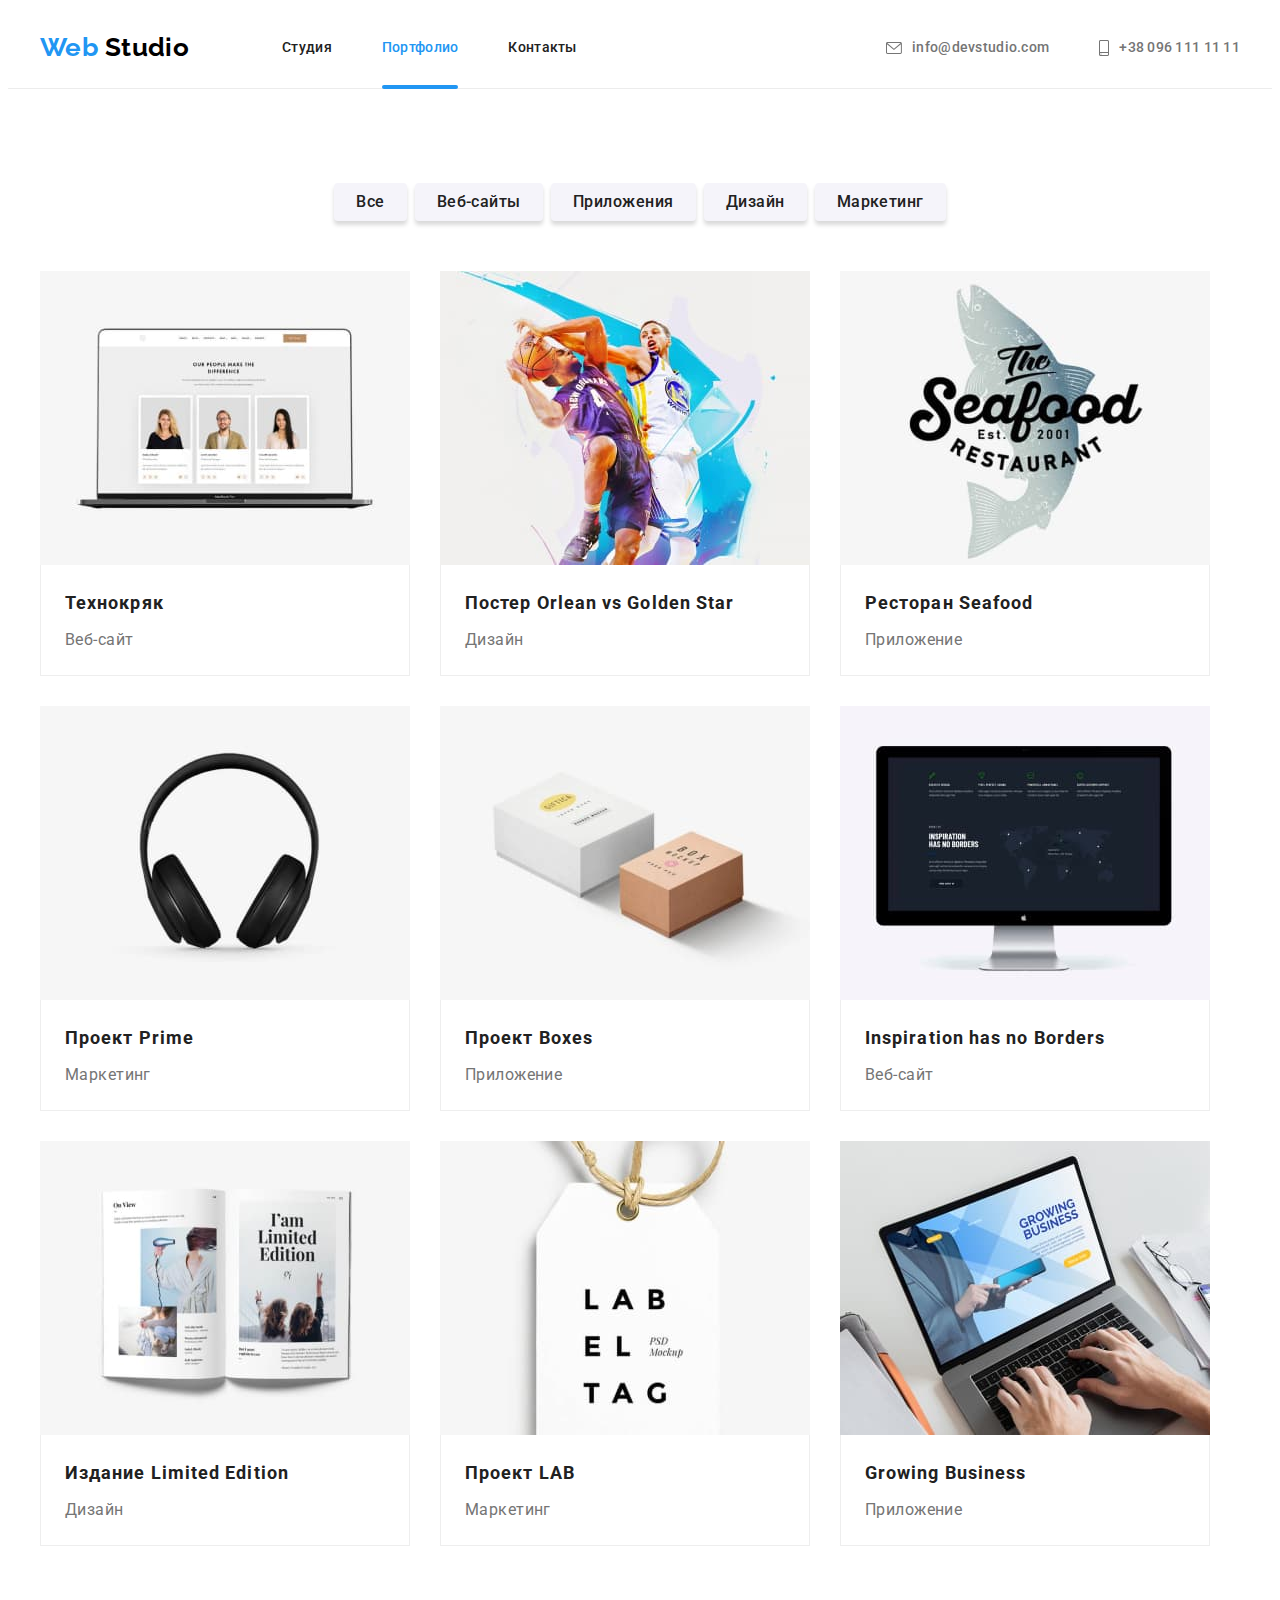
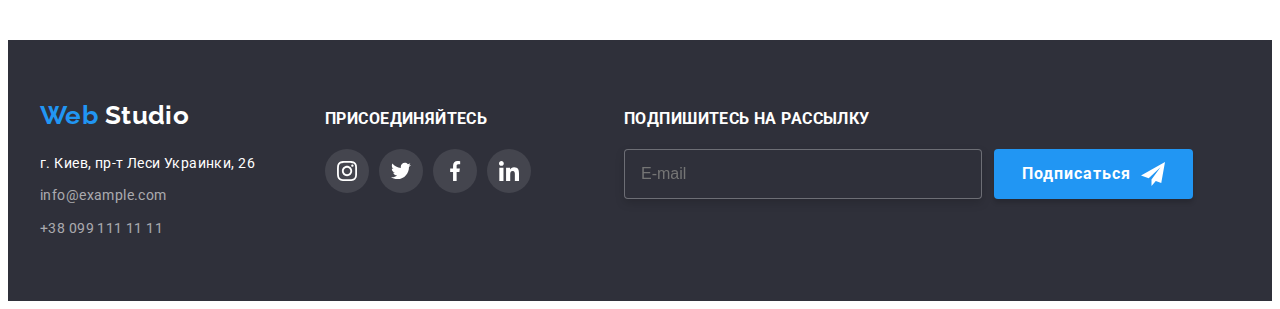
==== portfolio.html @ 6eee5c26 "Initial commit" ====
<!DOCTYPE html>
<html lang="ru">

<head>
	<meta charset="UTF-8" />
	<meta http-equiv="X-UA-Compatible" content="IE=edge" />
	<meta name="viewport" content="width=device-width, initial-scale=1.0" />
	<title>portfolio</title>
	<link rel="preconnect" href="https://fonts.googleapis.com" />
	<link rel="preconnect" href="https://fonts.gstatic.com" crossorigin />
	<link
		href="https://fonts.googleapis.com/css2?family=Raleway:wght@700&family=Roboto:wght@400;500;700;900&display=swap"
		rel="stylesheet" />
	<link rel="stylesheet" href="https://cdnjs.cloudflare.com/ajax/libs/modern-normalize/1.1.0/modern-normalize.min.css"
		integrity="sha512-wpPYUAdjBVSE4KJnH1VR1HeZfpl1ub8YT/NKx4PuQ5NmX2tKuGu6U/JRp5y+Y8XG2tV+wKQpNHVUX03MfMFn9Q=="
		crossorigin="anonymous" referrerpolicy="no-referrer" />
	<link rel="stylesheet" href="./css/main.min.css" />
</head>

<body>
	<!-- ======== page header ======== -->
	<header class="header">
		<div class="header__container container">
			<!-- ==== logo company ==== -->
			<a href="/" class="logo logo--header-accent" lang="en" aria-label="logo WebStudio">
				<span class="logo__label">Web</span>
				Studio
			</a>
			<!-- ==== menu navigation ==== -->
			<nav>
				<!-- ====links to other pages ==== -->
				<ul class="site-nav">
					<li class="site-nav__item">
						<a href="./index.html" class="site-nav__link">Студия</a>
					</li>
					<li class="site-nav__item">
						<a href="./portfolio.html" class="site-nav__link site-nav__link--active">Портфолио</a>
					</li>
					<li class="site-nav__item">
						<a href="" class="site-nav__link">Контакты</a>
					</li>
				</ul>
			</nav>
			<!-- ==== e-mail and tel ==== -->
			<ul class="contacts">
				<li class="contacts__item">
					<a href="mailto:info@devstudio.com" class="contacts__link">
						<svg class="contacts__icon" width="16" height="12">
							<use href="./images/icons.svg#icon-envelope"></use>
						</svg>
						info@devstudio.com
					</a>
				</li>
				<li class="contacts__item">
					<a href="tel:+380961111111" class="contacts__link">
						<svg class="contacts__icon" width="10" height="16">
							<use href="./images/icons.svg#icon-smartphone"></use>
						</svg>
						+38 096 111 11 11
					</a>
				</li>
			</ul>
		</div>
	</header>

	<!--  ======== page content  ========  -->
	<main>
		<section class="section">
			<div class="container">
				<!-- ==== filters ==== -->
				<h1 class="section__title section__title--hidden">Проекты</h1>
				<ul class="filters list">
					<li class="filters__item"><button type="button" class="filters__button button">Все</button></li>
					<li class="filters__item"><button type="button" class="filters__button button">Веб-сайты</button>
					</li>
					<li class="filters__item"><button type="button" class="filters__button button">Приложения</button>
					</li>
					<li class="filters__item"><button type="button" class="filters__button button">Дизайн</button></li>
					<li class="filters__item"><button type="button" class="filters__button button">Маркетинг</button>
					</li>
				</ul>
				<!-- ==== projects ==== -->
				<ul class="projects list">
					<li class="projects__item">
						<a href="" class="projects__link">
							<div class="projects__box">
								<img class="image" src="./images/project1_sq.jpg" alt="фото веб-сайта Технокряк"
									width="370" height="294" />
								<p class="projects__description">
									Ресурс предлагает комплексные предложения с разным уровнем функционала и сервисов.
									Все это позволит посетителю получить исчерпывающие
									сведения о компании или частном лице.
								</p>
							</div>
							<div class="projects__wrap">
								<h2 class="projects__title">Технокряк</h2>
								<p class="projects__subtitle">Веб-сайт</p>
							</div>
						</a>
					</li>
					<li class="projects__item">
						<a href="" class="projects__link">
							<div class="projects__box">
								<img class="image" src="./images/project2_sq.jpg"
									alt="фото постера New Orlean vs Golden Star" width="370" height="294" />
								<p class="projects__description">
									Ресурс предлагает комплексные предложения с разным уровнем функционала и сервисов.
									Все это позволит посетителю получить исчерпывающие
									сведения о компании или частном лице.
								</p>
							</div>
							<div class="projects__wrap">
								<h2 class="projects__title">
									Постер
									<span lang="en">Orlean vs Golden Star</span>
								</h2>
								<p class="projects__subtitle">Дизайн</p>
							</div>
						</a>
					</li>
					<li class="projects__item">
						<a href="" class="projects__link">
							<div class="projects__box">
								<img class="image" src="./images/project3_sq.jpg"
									alt="фото приложения ресторана Seafood" width="370" height="294" />
								<p class="projects__description">
									Ресурс предлагает комплексные предложения с разным уровнем функционала и сервисов.
									Все это позволит посетителю получить исчерпывающие
									сведения о компании или частном лице.
								</p>
							</div>
							<div class="projects__wrap">
								<h2 class="projects__title">
									Ресторан
									<span lang="en">Seafood</span>
								</h2>
								<p class="projects__subtitle">Приложение</p>
							</div>
						</a>
					</li>
					<li class="projects__item">
						<a href="" class="projects__link">
							<div class="projects__box">
								<img class="image" src="./images/project4_sq.jpg"
									alt="фото наушнков как представление проекта Prime" width="370" height="294" />
								<p class="projects__description">
									Ресурс предлагает комплексные предложения с разным уровнем функционала и сервисов.
									Все это позволит посетителю получить исчерпывающие
									сведения о компании или частном лице.
								</p>
							</div>
							<div class="projects__wrap">
								<h2 class="projects__title">
									Проект
									<span lang="en">Prime</span>
								</h2>
								<p class="projects__subtitle">Маркетинг</p>
							</div>
						</a>
					</li>
					<li class="projects__item">
						<a href="" class="projects__link">
							<div class="projects__box">
								<img class="image" src="./images/project5_sq.jpg"
									alt="фото двух коробок как представление проекта Boxes" width="370" height="294" />
								<p class="projects__description">
									Ресурс предлагает комплексные предложения с разным уровнем функционала и сервисов.
									Все это позволит посетителю получить исчерпывающие
									сведения о компании или частном лице.
								</p>
							</div>
							<div class="projects__wrap">
								<h2 class="projects__title">
									Проект
									<span lang="en">Boxes</span>
								</h2>
								<p class="projects__subtitle">Приложение</p>
							</div>
						</a>
					</li>
					<li class="projects__item">
						<a href="" class="projects__link">
							<div class="projects__box">
								<img class="image" src="./images/project6_sq.jpg"
									alt="фото веб-сайта Inspiration has no Borders" width="370" height="294" />
								<p class="projects__description">
									Ресурс предлагает комплексные предложения с разным уровнем функционала и сервисов.
									Все это позволит посетителю получить исчерпывающие
									сведения о компании или частном лице.
								</p>
							</div>
							<div class="projects__wrap">
								<h2 class="projects__title" lang="en">Inspiration has no Borders</h2>
								<p class="projects__subtitle">Веб-сайт</p>
							</div>
						</a>
					</li>
					<li class="projects__item">
						<a href="" class="projects__link">
							<div class="projects__box">
								<img class="image" src="./images/project7_sq.jpg" alt="фото издания Limited Edition"
									width="370" height="294" />
								<p class="projects__description">
									Ресурс предлагает комплексные предложения с разным уровнем функционала и сервисов.
									Все это позволит посетителю получить исчерпывающие
									сведения о компании или частном лице.
								</p>
							</div>
							<div class="projects__wrap">
								<h2 class="projects__title">
									Издание
									<span lang="en">Limited Edition</span>
								</h2>
								<p class="projects__subtitle">Дизайн</p>
							</div>
						</a>
					</li>
					<li class="projects__item">
						<a href="" class="projects__link">
							<div class="projects__box">
								<img class="image" src="./images/project8_sq.jpg" alt="фото бирки с логотипом LAB"
									width="370" height="294" />
								<p class="projects__description">
									Ресурс предлагает комплексные предложения с разным уровнем функционала и сервисов.
									Все это позволит посетителю получить исчерпывающие
									сведения о компании или частном лице.
								</p>
							</div>
							<div class="projects__wrap">
								<h2 class="projects__title">
									Проект
									<span lang="en">LAB</span>
								</h2>
								<p class="projects__subtitle">Маркетинг</p>
							</div>
						</a>
					</li>
					<li class="projects__item">
						<a href="" class="projects__link">
							<div class="projects__box">
								<img class="image" src="./images/project9_sq.jpg"
									alt="фото монитора с приложением Growing Business" width="370" height="294" />
								<p class="projects__description">
									Ресурс предлагает комплексные предложения с разным уровнем функционала и сервисов.
									Все это позволит посетителю получить исчерпывающие
									сведения о компании или частном лице.
								</p>
							</div>
							<div class="projects__wrap">
								<h2 class="projects__title" lang="en">Growing Business</h2>
								<p class="projects__subtitle">Приложение</p>
							</div>
						</a>
					</li>
				</ul>
			</div>
		</section>
	</main>

	<!-- ======== page footer ======== -->
	<footer class="footer">
		<div class="footer__container container">
			<div class="footer__contacts">
				<!-- ==== logo company ==== -->
				<a href="/" class="logo logo--footer-accent" lang="en" aria-label="logo WebStudio">
					<span class="logo__label">Web</span>
					Studio
				</a>
				<!-- ==== address ==== -->
				<address class="address">
					<ul class="address__list list">
						<li class="address__item">
							<a href="https://goo.gl/maps/FhsFouY1L5zsYzUFA" target="_blank" rel="noopener noreferrer"
								lang="en" aria-label="Google maps" class="address__link">
								г. Киев, пр-т Леси Украинки, 26
							</a>
						</li>
						<li class="address__item">
							<a href="mailto:info@example.com" class="address__link">info@example.com</a>
						</li>
						<li class="address__item">
							<a href="tel:+380991111111" class="address__link">+38 099 111 11 11</a>
						</li>
					</ul>
				</address>
			</div>
			<!-- ==== social links ==== -->
			<div class="footer__join join">
				<h3 class="join__title">присоединяйтесь</h3>
				<ul class="social-links list">
					<li class="social-links__item social-links__item--bgc">
						<a class="social-links__link" href="https://www.instagram.com/" target="_blank"
							rel="noopener noreferrer" lang="en" aria-label="Instagram">
							<svg class="social-links__icon social-links__icon--white" width="20" height="20">
								<use href="./images/icons.svg#icon-instagram"></use>
							</svg>
						</a>
					</li>
					<li class="social-links__item social-links__item--bgc">
						<a class="social-links__link" href="https://twitter.com/" target="_blank"
							rel="noopener noreferrer" lang="en" aria-label="Twitter">
							<svg class="social-links__icon social-links__icon--white" width="20" height="20">
								<use href="./images/icons.svg#icon-twitter"></use>
							</svg>
						</a>
					</li>
					<li class="social-links__item social-links__item--bgc">
						<a class="social-links__link" href="https://www.facebook.com/" target="_blank"
							rel="noopener noreferrer" lang="en" aria-label="Facebook">
							<svg class="social-links__icon social-links__icon--white" width="20" height="20">
								<use href="./images/icons.svg#icon-facebook"></use>
							</svg>
						</a>
					</li>
					<li class="social-links__item social-links__item--bgc">
						<a class="social-links__link" href="https://www.linkedin.com/" target="_blank"
							rel="noopener noreferrer" lang="en" aria-label="Linkedin">
							<svg class="social-links__icon social-links__icon--white" width="20" height="20">
								<use href="./images/icons.svg#icon-linkedin"></use>
							</svg>
						</a>
					</li>
				</ul>
			</div>
			<!-- ==== form subscribe ==== -->
			<div class="footer__subscribe subscribe">
				<h3 class="subscribe__title">Подпишитесь на рассылку</h3>
				<form class="subscribe__form">
					<label aria-label="Почта">
						<input type="email" name="email" placeholder="E-mail" class="subscribe__input" /></label>
					<button type="submit" class="subscribe__button button">Подписаться</button>
				</form>
			</div>
		</div>
	</footer>
</body>

</html>
---- css/main.min.css ----
.section__title--hidden,.form__input-checkbox{position:absolute;white-space:nowrap;margin:-1px;width:1px;height:1px;overflow:hidden;border:0;padding:0;clip:rect(0 0 0 0);-webkit-clip-path:inset(50%);clip-path:inset(50%)}.social-links,.site-nav,.contacts,.features__list,.work__list,.team__list,.clients__list,.filters,.projects,.address__list{list-style:none;display:-webkit-box;display:-ms-flexbox;display:flex;padding:0;margin:0}.social-links__link,.site-nav__link,.contacts__link,.clients__link{text-decoration:none;color:inherit}.social-links__link:hover,.site-nav__link:hover,.contacts__link:hover,.clients__link:hover,.social-links__link:focus,.site-nav__link:focus,.contacts__link:focus,.clients__link:focus{color:#2196f3}body{font-family:"Roboto",sans-serif;font-weight:400;font-size:14px;letter-spacing:0.03em;color:#212121;background-color:#fff}h1,h2,h3,h4,h5,h6,p{margin-top:0;margin-bottom:0;padding-top:0;padding-bottom:0}.logo{font-family:"Raleway",sans-serif;font-weight:700;font-size:26px;line-height:1.2;text-decoration:none;color:inherit}.logo--header-accent{padding-top:24px;padding-bottom:25px;margin-right:93px;color:#000}.logo--footer-accent{display:block;margin-bottom:20px;color:#fff}.logo__label{color:#2196f3}.button{font-family:inherit;font-weight:700;font-size:16px;line-height:1.88;letter-spacing:0.06em;color:#fff;background-color:#2196f3;-webkit-box-shadow:0px 4px 4px rgba(0,0,0,0.15);box-shadow:0px 4px 4px rgba(0,0,0,0.15);border-radius:4px;border-width:0;border-color:#2196f3;cursor:pointer;-webkit-transition:color 250ms cubic-bezier(0.4, 0, 0.2, 1),background-color 250ms cubic-bezier(0.4, 0, 0.2, 1),border-color 250ms cubic-bezier(0.4, 0, 0.2, 1);transition:color 250ms cubic-bezier(0.4, 0, 0.2, 1),background-color 250ms cubic-bezier(0.4, 0, 0.2, 1),border-color 250ms cubic-bezier(0.4, 0, 0.2, 1)}.button:hover,.button:focus{background-color:#188ce8;border-color:#188ce8}.image{display:block;max-width:100%;height:auto}.container{width:1200px;margin-top:0;margin-bottom:0;margin-left:auto;margin-right:auto;padding-top:0;padding-bottom:0;padding-left:15px;padding-right:15px}.section{padding-top:94px;padding-bottom:94px}.section__title{margin-bottom:50px;font-weight:700;font-size:36px;line-height:1.17;text-align:center}.social-links{-webkit-box-pack:center;-ms-flex-pack:center;justify-content:center}.social-links__item:not(:last-child){margin-right:10px}.social-links__item--bgc{border-radius:50%;background:rgba(255,255,255,0.1)}.social-links__link{display:-webkit-box;display:-ms-flexbox;display:flex;-webkit-box-align:center;-ms-flex-align:center;align-items:center;-webkit-box-pack:center;-ms-flex-pack:center;justify-content:center;width:44px;height:44px;color:#afb1b8;border-radius:50%;-webkit-transition:color 250ms cubic-bezier(0.4, 0, 0.2, 1),background-color 250ms cubic-bezier(0.4, 0, 0.2, 1);transition:color 250ms cubic-bezier(0.4, 0, 0.2, 1),background-color 250ms cubic-bezier(0.4, 0, 0.2, 1)}.social-links__link:hover,.social-links__link:focus{color:#fff;background-color:#2196f3}.social-links__icon{fill:currentColor}.social-links__icon--white{fill:#fff}.header{border-bottom:1px solid #ececec}.header__container{display:-webkit-box;display:-ms-flexbox;display:flex;-webkit-box-align:center;-ms-flex-align:center;align-items:center}.site-nav__item:not(:last-child){margin-right:50px}.site-nav__link{display:-webkit-box;display:-ms-flexbox;display:flex;-webkit-box-align:center;-ms-flex-align:center;align-items:center;padding-top:32px;padding-bottom:32px;font-weight:500;line-height:1.14;letter-spacing:0.02em;-webkit-transition:color 250ms cubic-bezier(0.4, 0, 0.2, 1);transition:color 250ms cubic-bezier(0.4, 0, 0.2, 1)}.site-nav__link--active{position:relative;color:#2196f3}.site-nav__link--active::after{position:absolute;content:"";bottom:-1px;left:0;width:100%;height:4px;border-radius:2px;background:#2196f3}.contacts{margin-left:auto}.contacts__link{display:-webkit-box;display:-ms-flexbox;display:flex;-webkit-box-align:center;-ms-flex-align:center;align-items:center;padding-top:32px;padding-bottom:32px;font-weight:500;line-height:1.14;letter-spacing:0.02em;-webkit-transition:color 250ms cubic-bezier(0.4, 0, 0.2, 1);transition:color 250ms cubic-bezier(0.4, 0, 0.2, 1)}.contacts__item{color:#757575}.contacts__item:not(:last-child){margin-right:50px}.contacts__icon{margin-right:10px;fill:currentColor}.hero{margin-left:auto;margin-right:auto;padding-top:200px;padding-bottom:200px;max-width:1600px;height:600px;background-color:#2f303a;background-image:-webkit-gradient(linear, left top, right top, from(rgba(47,48,58,0.4)), to(rgba(47,48,58,0.4))),url(../images/hero.jpg);background-image:linear-gradient(to right, rgba(47,48,58,0.4), rgba(47,48,58,0.4)),url(../images/hero.jpg);background-size:cover;text-align:center}.hero__title{margin-bottom:30px;font-weight:900;font-size:44px;line-height:1.36;letter-spacing:0.06em;text-transform:uppercase;color:#fff}.hero__button{display:inline-block;-webkit-box-align:center;-ms-flex-align:center;align-items:center;padding:10px 32px}.features{padding-bottom:0}.features__item{width:270px}.features__item:not(:last-child){margin-right:30px}.features__icon{display:-webkit-box;display:-ms-flexbox;display:flex;-webkit-box-pack:center;-ms-flex-pack:center;justify-content:center;-webkit-box-align:center;-ms-flex-align:center;align-items:center;margin-bottom:30px;width:270px;height:120px;background:#f5f4fa;border-radius:4px}.features__title{margin-bottom:10px;font-weight:700;font-size:14px;line-height:1.14;text-transform:uppercase}.features__description{line-height:1.71;color:#757575}.work__item{position:relative}.work__item:not(:last-child){margin-right:30px}.work__label{position:absolute;bottom:0;left:0;display:-webkit-box;display:-ms-flexbox;display:flex;-webkit-box-pack:center;-ms-flex-pack:center;justify-content:center;-webkit-box-align:center;-ms-flex-align:center;align-items:center;width:370px;height:70px;background:rgba(47,48,58,0.8)}.work__description{font-weight:700;line-height:1.14;text-align:center;letter-spacing:0.03em;text-transform:uppercase;color:#fff}.team{background-color:#f5f4fa}.team__item{width:270px;background-color:#fff;-webkit-box-shadow:0px 1px 3px rgba(0,0,0,0.12),0px 1px 1px rgba(0,0,0,0.14),0px 2px 1px rgba(0,0,0,0.2);box-shadow:0px 1px 3px rgba(0,0,0,0.12),0px 1px 1px rgba(0,0,0,0.14),0px 2px 1px rgba(0,0,0,0.2);border-radius:0px 0px 4px 4px}.team__item:not(:last-child){margin-right:30px}.team__wrap{padding-top:30px;padding-bottom:30px;text-align:center}.team__title{margin-bottom:10px;font-weight:500;font-size:16px;line-height:1.19}.team__description{margin-bottom:16px;font-weight:400;font-size:16px;line-height:1.19;color:#757575}.clients__item:not(:last-child){margin-right:30px}.clients__link{display:-webkit-box;display:-ms-flexbox;display:flex;-webkit-box-pack:center;-ms-flex-pack:center;justify-content:center;-webkit-box-align:center;-ms-flex-align:center;align-items:center;width:170px;height:92px;color:#afb1b8;border:1px solid #afb1b8;border-radius:4px;-webkit-transition:color 250ms cubic-bezier(0.4, 0, 0.2, 1),border 250ms cubic-bezier(0.4, 0, 0.2, 1);transition:color 250ms cubic-bezier(0.4, 0, 0.2, 1),border 250ms cubic-bezier(0.4, 0, 0.2, 1)}.clients__link:hover,.clients__link:focus{border:1px solid #2196f3;color:#2196f3}.clients__icon{fill:currentColor}.filters{-webkit-box-pack:center;-ms-flex-pack:center;justify-content:center}.filters__item:not(:last-child){margin-right:8px}.filters__button{padding:6px 22px;width:auto;height:auto;font-family:inherit;font-weight:500;font-size:16px;line-height:1.62;letter-spacing:0.03em;color:#212121;background-color:#f5f4fa;border-color:transparent;border-radius:4px;-webkit-transition:color 250ms cubic-bezier(0.4, 0, 0.2, 1),background-color 250ms cubic-bezier(0.4, 0, 0.2, 1),-webkit-box-shadow 250ms cubic-bezier(0.4, 0, 0.2, 1);transition:color 250ms cubic-bezier(0.4, 0, 0.2, 1),background-color 250ms cubic-bezier(0.4, 0, 0.2, 1),-webkit-box-shadow 250ms cubic-bezier(0.4, 0, 0.2, 1);transition:color 250ms cubic-bezier(0.4, 0, 0.2, 1),background-color 250ms cubic-bezier(0.4, 0, 0.2, 1),box-shadow 250ms cubic-bezier(0.4, 0, 0.2, 1);transition:color 250ms cubic-bezier(0.4, 0, 0.2, 1),background-color 250ms cubic-bezier(0.4, 0, 0.2, 1),box-shadow 250ms cubic-bezier(0.4, 0, 0.2, 1),-webkit-box-shadow 250ms cubic-bezier(0.4, 0, 0.2, 1);cursor:pointer}.filters__button:active,.filters__button:hover,.filters__button:focus{color:#fff;background-color:#2196f3;-webkit-box-shadow:0px 3px 1px rgba(0,0,0,0.1),0px 1px 2px rgba(0,0,0,0.08),0px 2px 2px rgba(0,0,0,0.12);box-shadow:0px 3px 1px rgba(0,0,0,0.1),0px 1px 2px rgba(0,0,0,0.08),0px 2px 2px rgba(0,0,0,0.12)}.projects{-ms-flex-wrap:wrap;flex-wrap:wrap;margin-top:50px}.projects__item{margin-right:30px;margin-bottom:30px;width:370px}.projects__item:nth-child(3n){margin-right:0}.projects__item:nth-last-child(-n+3){margin-bottom:0}.projects__link{display:inline-block;text-decoration:none;color:inherit;-webkit-transition:-webkit-box-shadow 250ms cubic-bezier(0.4, 0, 0.2, 1);transition:-webkit-box-shadow 250ms cubic-bezier(0.4, 0, 0.2, 1);transition:box-shadow 250ms cubic-bezier(0.4, 0, 0.2, 1);transition:box-shadow 250ms cubic-bezier(0.4, 0, 0.2, 1), -webkit-box-shadow 250ms cubic-bezier(0.4, 0, 0.2, 1)}.projects__link:hover,.projects__link:focus{color:inherit;-webkit-box-shadow:0px 1px 1px rgba(0,0,0,0.12),0px 4px 4px rgba(0,0,0,0.06),1px 4px 6px rgba(0,0,0,0.16);box-shadow:0px 1px 1px rgba(0,0,0,0.12),0px 4px 4px rgba(0,0,0,0.06),1px 4px 6px rgba(0,0,0,0.16)}.projects__wrap{padding-top:20px;padding-bottom:20px;padding-left:24px;padding-right:24px;border-right:1px solid #eeeeee;border-bottom:1px solid #eeeeee;border-left:1px solid #eeeeee}.projects__title{margin-bottom:4px;font-weight:700;font-size:18px;line-height:2;letter-spacing:0.06em;text-align:left}.projects__subtitle{font-weight:400;font-size:16px;line-height:1.88;text-align:left;color:#757575}.projects__box{position:relative;overflow:hidden}.projects__description{position:absolute;padding-top:63px;padding-bottom:63px;padding-left:24px;padding-right:24px;width:100%;height:100%;background-color:rgba(33,150,243,0.9);color:#fff;font-size:18px;line-height:1.56;text-align:left;-webkit-transition:-webkit-transform 250ms cubic-bezier(0.4, 0, 0.2, 1);transition:-webkit-transform 250ms cubic-bezier(0.4, 0, 0.2, 1);transition:transform 250ms cubic-bezier(0.4, 0, 0.2, 1);transition:transform 250ms cubic-bezier(0.4, 0, 0.2, 1), -webkit-transform 250ms cubic-bezier(0.4, 0, 0.2, 1)}.projects__link:hover .projects__description,.projects__link:focus .projects__description{-webkit-transform:translateY(-100%);transform:translateY(-100%)}.footer{padding-top:60px;padding-bottom:60px;background-color:#2f303a}.footer__container{display:-webkit-box;display:-ms-flexbox;display:flex;-webkit-box-align:baseline;-ms-flex-align:baseline;align-items:baseline}.footer__contacts{margin-right:70px}.address{font-style:inherit;line-height:1.71;color:rgba(255,255,255,0.6)}.address__list{display:block}.address__item:first-child{padding-top:0;color:#fff}.address__item:not(:last-child){margin-bottom:9px}.address__link{text-decoration:none;color:inherit}.footer__join{margin-right:93px}.join__title{margin-bottom:20px;font-weight:700;line-height:1.14;text-transform:uppercase;color:#fff}.footer__subscribe{margin-right:auto}.subscribe__form{display:-webkit-box;display:-ms-flexbox;display:flex}.subscribe__title{margin-bottom:20px;font-weight:700;line-height:1.14;text-transform:uppercase;color:#fff}.subscribe__input{margin-right:12px;padding-top:15px;padding-bottom:15px;padding-left:16px;width:358px;height:50px;display:-webkit-box;display:-ms-flexbox;display:flex;-webkit-box-align:center;-ms-flex-align:center;align-items:center;font-size:16px;line-height:1.25;color:rgba(255,255,255,0.6);background-color:#2f303a;-webkit-box-sizing:border-box;box-sizing:border-box;border:1px solid rgba(255,255,255,0.3);-webkit-filter:drop-shadow(0px 4px 4px rgba(0,0,0,0.15));filter:drop-shadow(0px 4px 4px rgba(0,0,0,0.15));border-radius:4px;-webkit-transition:border-color transition-duration cubic-bezier(0.4, 0, 0.2, 1);transition:border-color transition-duration cubic-bezier(0.4, 0, 0.2, 1)}.subscribe__input:hover,.subscribe__input:focus,.subscribe__input:active{outline:0;border-color:#fff}.subscribe__button{display:-webkit-box;display:-ms-flexbox;display:flex;-webkit-box-align:center;-ms-flex-align:center;align-items:center;-webkit-box-pack:center;-ms-flex-pack:center;justify-content:center;text-align:center;padding:10px 28px}.subscribe__button::after{content:"";display:inline-block;width:24px;height:24px;margin-left:10px;background-image:url(../images/icons/send.svg);background-size:contain}.backdrop{position:fixed;top:0;left:0;width:100%;height:100%;background:rgba(0,0,0,0.2);-webkit-transition:opacity 250ms cubic-bezier(0.4, 0, 0.2, 1),visibility 250ms cubic-bezier(0.4, 0, 0.2, 1),-webkit-transform 250ms cubic-bezier(0.4, 0, 0.2, 1);transition:opacity 250ms cubic-bezier(0.4, 0, 0.2, 1),visibility 250ms cubic-bezier(0.4, 0, 0.2, 1),-webkit-transform 250ms cubic-bezier(0.4, 0, 0.2, 1);transition:opacity 250ms cubic-bezier(0.4, 0, 0.2, 1),visibility 250ms cubic-bezier(0.4, 0, 0.2, 1),transform 250ms cubic-bezier(0.4, 0, 0.2, 1);transition:opacity 250ms cubic-bezier(0.4, 0, 0.2, 1),visibility 250ms cubic-bezier(0.4, 0, 0.2, 1),transform 250ms cubic-bezier(0.4, 0, 0.2, 1),-webkit-transform 250ms cubic-bezier(0.4, 0, 0.2, 1)}.backdrop.is-hidden{opacity:0;pointer-events:none;visibility:hidden}.form{display:block;text-align:center}.form__field{display:block;margin-bottom:10px;text-align:left}.form__label{display:inline-block;margin-bottom:4px;font-size:12px;line-height:1.17;letter-spacing:0.01em;color:#757575}.form__wrapper{position:relative;display:block}.form__input{display:-webkit-box;display:-ms-flexbox;display:flex;padding-top:12px;padding-bottom:12px;padding-left:42px;padding-right:16px;width:448px;height:40px;color:#212121;border:1px solid rgba(33,33,33,0.2);border-radius:4px;-webkit-transition:border-color 250ms cubic-bezier(0.4, 0, 0.2, 1);transition:border-color 250ms cubic-bezier(0.4, 0, 0.2, 1)}.form__field:focus-within .form__input{outline:0;border-color:#2196f3}.form__icon{position:absolute;top:50%;left:12px;-webkit-transform:translateY(-50%);transform:translateY(-50%);fill:currentColor;-webkit-transition:fill 250ms cubic-bezier(0.4, 0, 0.2, 1);transition:fill 250ms cubic-bezier(0.4, 0, 0.2, 1)}.form__field:focus-within .form__icon{fill:#2196f3}.form__field-comment{margin-bottom:20px}.form__comment{display:-webkit-box;display:-ms-flexbox;display:flex;padding:12px 16px;width:448px;height:120px;resize:none;line-height:1.14;letter-spacing:0.01em;color:#212121;border:1px solid rgba(33,33,33,0.2);border-radius:4px;-webkit-transition:border-color 250ms cubic-bezier(0.4, 0, 0.2, 1);transition:border-color 250ms cubic-bezier(0.4, 0, 0.2, 1)}.form__comment:hover,.form__comment:focus,.form__comment:active{outline:0;border-color:#2196f3}.form__comment::-webkit-input-placeholder{color:rgba(117,117,117,0.5)}.form__comment:-ms-input-placeholder{color:rgba(117,117,117,0.5)}.form__comment::-ms-input-placeholder{color:rgba(117,117,117,0.5)}.form__comment::placeholder{color:rgba(117,117,117,0.5)}.form__field-checkbox{display:-webkit-box;display:-ms-flexbox;display:flex;-webkit-box-pack:center;-ms-flex-pack:center;justify-content:center;-webkit-box-align:center;-ms-flex-align:center;align-items:center;margin-bottom:30px}.form__wrapper-checkbox{position:relative;display:block;margin-right:7px;width:16px;height:15px;cursor:pointer}.form__icon--checked{position:absolute;top:50%;left:0;-webkit-transform:translateY(-50%);transform:translateY(-50%);opacity:0;-webkit-transition:opacity 250ms cubic-bezier(0.4, 0, 0.2, 1);transition:opacity 250ms cubic-bezier(0.4, 0, 0.2, 1)}.form__input-checkbox:checked+.form__icon--checked{opacity:1}.form__icon--unchecked{position:absolute;top:50%;left:0;-webkit-transform:translateY(-50%);transform:translateY(-50%);width:16px;height:15px;border:2px solid #212121;border-radius:2px;-webkit-transition:border-color 250ms cubic-bezier(0.4, 0, 0.2, 1);transition:border-color 250ms cubic-bezier(0.4, 0, 0.2, 1)}.form__input-checkbox:checked ~ .form__icon--unchecked,.form__input-checkbox:focus ~ .form__icon--unchecked,.form__input-checkbox:hover ~ .form__icon--unchecked{border-color:#2196f3}.form__label-checkbox{margin-bottom:0;font-size:14px;line-height:1.71;color:#757575;cursor:pointer;-webkit-user-select:none;-moz-user-select:none;-ms-user-select:none;user-select:none}.form__agreement{color:#2196f3}.form__send-button{padding:10px 55px}.modal{position:absolute;top:50%;left:50%;-webkit-transform:translate(-50%, -50%) scale(1);transform:translate(-50%, -50%) scale(1);padding:40px;width:528px;height:581px;background:#fff;-webkit-box-shadow:0px 1px 3px rgba(0,0,0,0.12),0px 1px 1px rgba(0,0,0,0.14),0px 2px 1px rgba(0,0,0,0.2);box-shadow:0px 1px 3px rgba(0,0,0,0.12),0px 1px 1px rgba(0,0,0,0.14),0px 2px 1px rgba(0,0,0,0.2);border-radius:4px;opacity:1;-webkit-transition:visibility 250ms cubic-bezier(0.4, 0, 0.2, 1),opacity 250ms cubic-bezier(0.4, 0, 0.2, 1),-webkit-transform 250ms cubic-bezier(0.4, 0, 0.2, 1);transition:visibility 250ms cubic-bezier(0.4, 0, 0.2, 1),opacity 250ms cubic-bezier(0.4, 0, 0.2, 1),-webkit-transform 250ms cubic-bezier(0.4, 0, 0.2, 1);transition:transform 250ms cubic-bezier(0.4, 0, 0.2, 1),visibility 250ms cubic-bezier(0.4, 0, 0.2, 1),opacity 250ms cubic-bezier(0.4, 0, 0.2, 1);transition:transform 250ms cubic-bezier(0.4, 0, 0.2, 1),visibility 250ms cubic-bezier(0.4, 0, 0.2, 1),opacity 250ms cubic-bezier(0.4, 0, 0.2, 1),-webkit-transform 250ms cubic-bezier(0.4, 0, 0.2, 1)}.backdrop.is-hidden>.modal{-webkit-transform:translate(-50%, -50%) scale(1.5);transform:translate(-50%, -50%) scale(1.5)}.modal__title{margin-bottom:12px;font-weight:700;font-size:20px;line-height:1.15;text-align:center}.modal__close-button{position:absolute;top:8px;right:8px;display:-webkit-box;display:-ms-flexbox;display:flex;-webkit-box-pack:center;-ms-flex-pack:center;justify-content:center;-webkit-box-align:center;-ms-flex-align:center;align-items:center;width:30px;height:30px;color:#000;background:#fff;border:1px solid rgba(0,0,0,0.1);border-radius:50%;cursor:pointer;-webkit-transition:color 250ms cubic-bezier(0.4, 0, 0.2, 1);transition:color 250ms cubic-bezier(0.4, 0, 0.2, 1)}.modal__close-button:hover,.modal__close-button:focus{color:#2196f3}.modal__icon{fill:currentColor}
/*# sourceMappingURL=main.min.css.map */
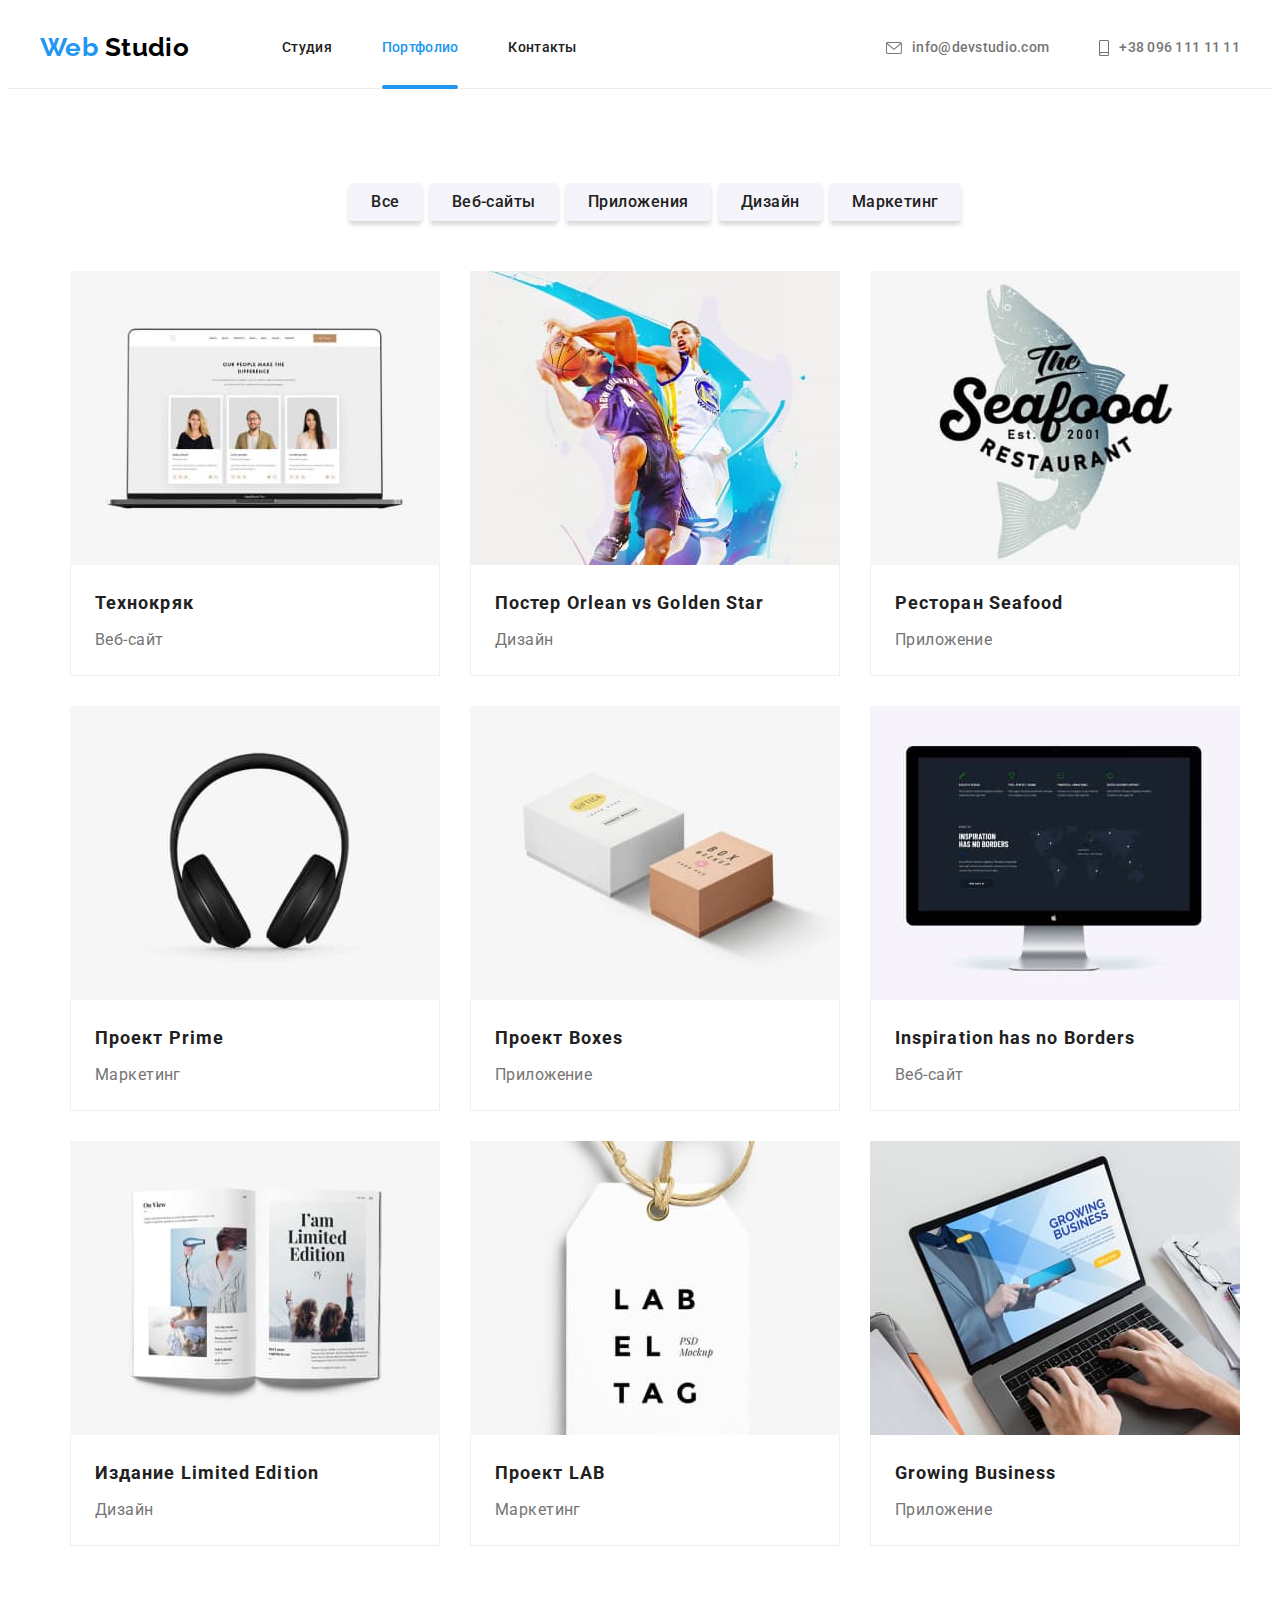
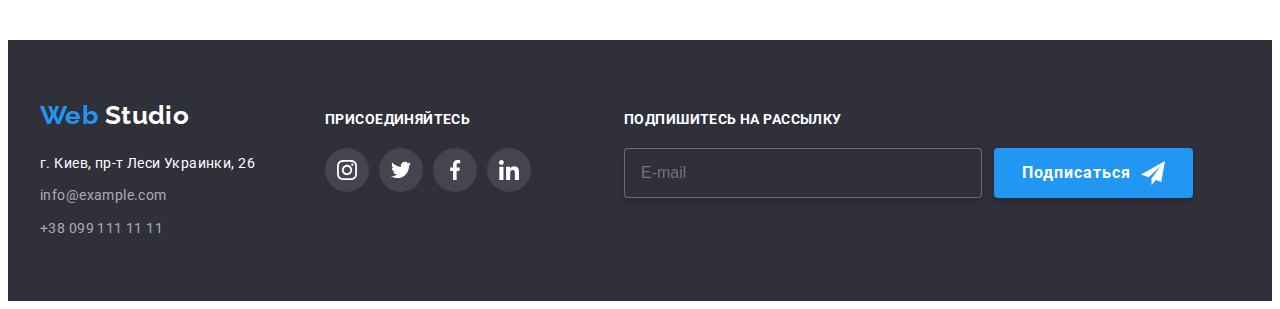
==== commit 5623fb98: "рефакторинг под адаптивную верстку" ====
--- a/portfolio.html
+++ b/portfolio.html
@@ -27,9 +27,9 @@
 				Studio
 			</a>
 			<!-- ==== menu navigation ==== -->
-			<nav>
+			<nav class="site-nav">
 				<!-- ====links to other pages ==== -->
-				<ul class="site-nav">
+				<ul class="site-nav__list">
 					<li class="site-nav__item">
 						<a href="./index.html" class="site-nav__link">Студия</a>
 					</li>
@@ -84,8 +84,8 @@
 					<li class="projects__item">
 						<a href="" class="projects__link">
 							<div class="projects__box">
-								<img class="image" src="./images/project1_sq.jpg" alt="фото веб-сайта Технокряк"
-									width="370" height="294" />
+								<img class="projects__image image" src="./images/projects/project_1.jpg"
+									alt="фото веб-сайта Технокряк" />
 								<p class="projects__description">
 									Ресурс предлагает комплексные предложения с разным уровнем функционала и сервисов.
 									Все это позволит посетителю получить исчерпывающие
@@ -101,8 +101,8 @@
 					<li class="projects__item">
 						<a href="" class="projects__link">
 							<div class="projects__box">
-								<img class="image" src="./images/project2_sq.jpg"
-									alt="фото постера New Orlean vs Golden Star" width="370" height="294" />
+								<img class="projects__image image" src="./images/projects/project_2.jpg"
+									alt="фото постера New Orlean vs Golden Star" />
 								<p class="projects__description">
 									Ресурс предлагает комплексные предложения с разным уровнем функционала и сервисов.
 									Все это позволит посетителю получить исчерпывающие
@@ -121,8 +121,8 @@
 					<li class="projects__item">
 						<a href="" class="projects__link">
 							<div class="projects__box">
-								<img class="image" src="./images/project3_sq.jpg"
-									alt="фото приложения ресторана Seafood" width="370" height="294" />
+								<img class="projects__image image" src="./images/projects/project_3.jpg"
+									alt="фото приложения ресторана Seafood" />
 								<p class="projects__description">
 									Ресурс предлагает комплексные предложения с разным уровнем функционала и сервисов.
 									Все это позволит посетителю получить исчерпывающие
@@ -141,8 +141,8 @@
 					<li class="projects__item">
 						<a href="" class="projects__link">
 							<div class="projects__box">
-								<img class="image" src="./images/project4_sq.jpg"
-									alt="фото наушнков как представление проекта Prime" width="370" height="294" />
+								<img class="projects__image image" src="./images/projects/project_4.jpg"
+									alt="фото наушнков как представление проекта Prime" />
 								<p class="projects__description">
 									Ресурс предлагает комплексные предложения с разным уровнем функционала и сервисов.
 									Все это позволит посетителю получить исчерпывающие
@@ -161,8 +161,8 @@
 					<li class="projects__item">
 						<a href="" class="projects__link">
 							<div class="projects__box">
-								<img class="image" src="./images/project5_sq.jpg"
-									alt="фото двух коробок как представление проекта Boxes" width="370" height="294" />
+								<img class="projects__image image" src="./images/projects/project_5.jpg"
+									alt="фото двух коробок как представление проекта Boxes" />
 								<p class="projects__description">
 									Ресурс предлагает комплексные предложения с разным уровнем функционала и сервисов.
 									Все это позволит посетителю получить исчерпывающие
@@ -181,8 +181,8 @@
 					<li class="projects__item">
 						<a href="" class="projects__link">
 							<div class="projects__box">
-								<img class="image" src="./images/project6_sq.jpg"
-									alt="фото веб-сайта Inspiration has no Borders" width="370" height="294" />
+								<img class="projects__image image" src="./images/projects/project_6.jpg"
+									alt="фото веб-сайта Inspiration has no Borders" />
 								<p class="projects__description">
 									Ресурс предлагает комплексные предложения с разным уровнем функционала и сервисов.
 									Все это позволит посетителю получить исчерпывающие
@@ -198,8 +198,8 @@
 					<li class="projects__item">
 						<a href="" class="projects__link">
 							<div class="projects__box">
-								<img class="image" src="./images/project7_sq.jpg" alt="фото издания Limited Edition"
-									width="370" height="294" />
+								<img class="projects__image image" src="./images/projects/project_7.jpg"
+									alt="фото издания Limited Edition" />
 								<p class="projects__description">
 									Ресурс предлагает комплексные предложения с разным уровнем функционала и сервисов.
 									Все это позволит посетителю получить исчерпывающие
@@ -218,8 +218,8 @@
 					<li class="projects__item">
 						<a href="" class="projects__link">
 							<div class="projects__box">
-								<img class="image" src="./images/project8_sq.jpg" alt="фото бирки с логотипом LAB"
-									width="370" height="294" />
+								<img class="projects__image image" src="./images/projects/project_8.jpg"
+									alt="фото бирки с логотипом LAB" />
 								<p class="projects__description">
 									Ресурс предлагает комплексные предложения с разным уровнем функционала и сервисов.
 									Все это позволит посетителю получить исчерпывающие
@@ -238,8 +238,8 @@
 					<li class="projects__item">
 						<a href="" class="projects__link">
 							<div class="projects__box">
-								<img class="image" src="./images/project9_sq.jpg"
-									alt="фото монитора с приложением Growing Business" width="370" height="294" />
+								<img class="projects__image image" src="./images/projects/project_9.jpg"
+									alt="фото монитора с приложением Growing Business" />
 								<p class="projects__description">
 									Ресурс предлагает комплексные предложения с разным уровнем функционала и сервисов.
 									Все это позволит посетителю получить исчерпывающие
@@ -286,7 +286,7 @@
 			</div>
 			<!-- ==== social links ==== -->
 			<div class="footer__join join">
-				<h3 class="join__title">присоединяйтесь</h3>
+				<p class="join__title">присоединяйтесь</p>
 				<ul class="social-links list">
 					<li class="social-links__item social-links__item--bgc">
 						<a class="social-links__link" href="https://www.instagram.com/" target="_blank"
@@ -324,7 +324,7 @@
 			</div>
 			<!-- ==== form subscribe ==== -->
 			<div class="footer__subscribe subscribe">
-				<h3 class="subscribe__title">Подпишитесь на рассылку</h3>
+				<p class="subscribe__title">Подпишитесь на рассылку</p>
 				<form class="subscribe__form">
 					<label aria-label="Почта">
 						<input type="email" name="email" placeholder="E-mail" class="subscribe__input" /></label>
@@ -333,6 +333,8 @@
 			</div>
 		</div>
 	</footer>
+	<script src="./js/mobile-menu.js"></script>
+	<script src="./js/projects-menu.js"></script>
 </body>
 
 </html>--- a/css/main.min.css
+++ b/css/main.min.css
@@ -1,2 +1,2 @@
-.section__title--hidden,.form__input-checkbox{position:absolute;white-space:nowrap;margin:-1px;width:1px;height:1px;overflow:hidden;border:0;padding:0;clip:rect(0 0 0 0);-webkit-clip-path:inset(50%);clip-path:inset(50%)}.social-links,.site-nav,.contacts,.features__list,.work__list,.team__list,.clients__list,.filters,.projects,.address__list{list-style:none;display:-webkit-box;display:-ms-flexbox;display:flex;padding:0;margin:0}.social-links__link,.site-nav__link,.contacts__link,.clients__link{text-decoration:none;color:inherit}.social-links__link:hover,.site-nav__link:hover,.contacts__link:hover,.clients__link:hover,.social-links__link:focus,.site-nav__link:focus,.contacts__link:focus,.clients__link:focus{color:#2196f3}body{font-family:"Roboto",sans-serif;font-weight:400;font-size:14px;letter-spacing:0.03em;color:#212121;background-color:#fff}h1,h2,h3,h4,h5,h6,p{margin-top:0;margin-bottom:0;padding-top:0;padding-bottom:0}.logo{font-family:"Raleway",sans-serif;font-weight:700;font-size:26px;line-height:1.2;text-decoration:none;color:inherit}.logo--header-accent{padding-top:24px;padding-bottom:25px;margin-right:93px;color:#000}.logo--footer-accent{display:block;margin-bottom:20px;color:#fff}.logo__label{color:#2196f3}.button{font-family:inherit;font-weight:700;font-size:16px;line-height:1.88;letter-spacing:0.06em;color:#fff;background-color:#2196f3;-webkit-box-shadow:0px 4px 4px rgba(0,0,0,0.15);box-shadow:0px 4px 4px rgba(0,0,0,0.15);border-radius:4px;border-width:0;border-color:#2196f3;cursor:pointer;-webkit-transition:color 250ms cubic-bezier(0.4, 0, 0.2, 1),background-color 250ms cubic-bezier(0.4, 0, 0.2, 1),border-color 250ms cubic-bezier(0.4, 0, 0.2, 1);transition:color 250ms cubic-bezier(0.4, 0, 0.2, 1),background-color 250ms cubic-bezier(0.4, 0, 0.2, 1),border-color 250ms cubic-bezier(0.4, 0, 0.2, 1)}.button:hover,.button:focus{background-color:#188ce8;border-color:#188ce8}.image{display:block;max-width:100%;height:auto}.container{width:1200px;margin-top:0;margin-bottom:0;margin-left:auto;margin-right:auto;padding-top:0;padding-bottom:0;padding-left:15px;padding-right:15px}.section{padding-top:94px;padding-bottom:94px}.section__title{margin-bottom:50px;font-weight:700;font-size:36px;line-height:1.17;text-align:center}.social-links{-webkit-box-pack:center;-ms-flex-pack:center;justify-content:center}.social-links__item:not(:last-child){margin-right:10px}.social-links__item--bgc{border-radius:50%;background:rgba(255,255,255,0.1)}.social-links__link{display:-webkit-box;display:-ms-flexbox;display:flex;-webkit-box-align:center;-ms-flex-align:center;align-items:center;-webkit-box-pack:center;-ms-flex-pack:center;justify-content:center;width:44px;height:44px;color:#afb1b8;border-radius:50%;-webkit-transition:color 250ms cubic-bezier(0.4, 0, 0.2, 1),background-color 250ms cubic-bezier(0.4, 0, 0.2, 1);transition:color 250ms cubic-bezier(0.4, 0, 0.2, 1),background-color 250ms cubic-bezier(0.4, 0, 0.2, 1)}.social-links__link:hover,.social-links__link:focus{color:#fff;background-color:#2196f3}.social-links__icon{fill:currentColor}.social-links__icon--white{fill:#fff}.header{border-bottom:1px solid #ececec}.header__container{display:-webkit-box;display:-ms-flexbox;display:flex;-webkit-box-align:center;-ms-flex-align:center;align-items:center}.site-nav__item:not(:last-child){margin-right:50px}.site-nav__link{display:-webkit-box;display:-ms-flexbox;display:flex;-webkit-box-align:center;-ms-flex-align:center;align-items:center;padding-top:32px;padding-bottom:32px;font-weight:500;line-height:1.14;letter-spacing:0.02em;-webkit-transition:color 250ms cubic-bezier(0.4, 0, 0.2, 1);transition:color 250ms cubic-bezier(0.4, 0, 0.2, 1)}.site-nav__link--active{position:relative;color:#2196f3}.site-nav__link--active::after{position:absolute;content:"";bottom:-1px;left:0;width:100%;height:4px;border-radius:2px;background:#2196f3}.contacts{margin-left:auto}.contacts__link{display:-webkit-box;display:-ms-flexbox;display:flex;-webkit-box-align:center;-ms-flex-align:center;align-items:center;padding-top:32px;padding-bottom:32px;font-weight:500;line-height:1.14;letter-spacing:0.02em;-webkit-transition:color 250ms cubic-bezier(0.4, 0, 0.2, 1);transition:color 250ms cubic-bezier(0.4, 0, 0.2, 1)}.contacts__item{color:#757575}.contacts__item:not(:last-child){margin-right:50px}.contacts__icon{margin-right:10px;fill:currentColor}.hero{margin-left:auto;margin-right:auto;padding-top:200px;padding-bottom:200px;max-width:1600px;height:600px;background-color:#2f303a;background-image:-webkit-gradient(linear, left top, right top, from(rgba(47,48,58,0.4)), to(rgba(47,48,58,0.4))),url(../images/hero.jpg);background-image:linear-gradient(to right, rgba(47,48,58,0.4), rgba(47,48,58,0.4)),url(../images/hero.jpg);background-size:cover;text-align:center}.hero__title{margin-bottom:30px;font-weight:900;font-size:44px;line-height:1.36;letter-spacing:0.06em;text-transform:uppercase;color:#fff}.hero__button{display:inline-block;-webkit-box-align:center;-ms-flex-align:center;align-items:center;padding:10px 32px}.features{padding-bottom:0}.features__item{width:270px}.features__item:not(:last-child){margin-right:30px}.features__icon{display:-webkit-box;display:-ms-flexbox;display:flex;-webkit-box-pack:center;-ms-flex-pack:center;justify-content:center;-webkit-box-align:center;-ms-flex-align:center;align-items:center;margin-bottom:30px;width:270px;height:120px;background:#f5f4fa;border-radius:4px}.features__title{margin-bottom:10px;font-weight:700;font-size:14px;line-height:1.14;text-transform:uppercase}.features__description{line-height:1.71;color:#757575}.work__item{position:relative}.work__item:not(:last-child){margin-right:30px}.work__label{position:absolute;bottom:0;left:0;display:-webkit-box;display:-ms-flexbox;display:flex;-webkit-box-pack:center;-ms-flex-pack:center;justify-content:center;-webkit-box-align:center;-ms-flex-align:center;align-items:center;width:370px;height:70px;background:rgba(47,48,58,0.8)}.work__description{font-weight:700;line-height:1.14;text-align:center;letter-spacing:0.03em;text-transform:uppercase;color:#fff}.team{background-color:#f5f4fa}.team__item{width:270px;background-color:#fff;-webkit-box-shadow:0px 1px 3px rgba(0,0,0,0.12),0px 1px 1px rgba(0,0,0,0.14),0px 2px 1px rgba(0,0,0,0.2);box-shadow:0px 1px 3px rgba(0,0,0,0.12),0px 1px 1px rgba(0,0,0,0.14),0px 2px 1px rgba(0,0,0,0.2);border-radius:0px 0px 4px 4px}.team__item:not(:last-child){margin-right:30px}.team__wrap{padding-top:30px;padding-bottom:30px;text-align:center}.team__title{margin-bottom:10px;font-weight:500;font-size:16px;line-height:1.19}.team__description{margin-bottom:16px;font-weight:400;font-size:16px;line-height:1.19;color:#757575}.clients__item:not(:last-child){margin-right:30px}.clients__link{display:-webkit-box;display:-ms-flexbox;display:flex;-webkit-box-pack:center;-ms-flex-pack:center;justify-content:center;-webkit-box-align:center;-ms-flex-align:center;align-items:center;width:170px;height:92px;color:#afb1b8;border:1px solid #afb1b8;border-radius:4px;-webkit-transition:color 250ms cubic-bezier(0.4, 0, 0.2, 1),border 250ms cubic-bezier(0.4, 0, 0.2, 1);transition:color 250ms cubic-bezier(0.4, 0, 0.2, 1),border 250ms cubic-bezier(0.4, 0, 0.2, 1)}.clients__link:hover,.clients__link:focus{border:1px solid #2196f3;color:#2196f3}.clients__icon{fill:currentColor}.filters{-webkit-box-pack:center;-ms-flex-pack:center;justify-content:center}.filters__item:not(:last-child){margin-right:8px}.filters__button{padding:6px 22px;width:auto;height:auto;font-family:inherit;font-weight:500;font-size:16px;line-height:1.62;letter-spacing:0.03em;color:#212121;background-color:#f5f4fa;border-color:transparent;border-radius:4px;-webkit-transition:color 250ms cubic-bezier(0.4, 0, 0.2, 1),background-color 250ms cubic-bezier(0.4, 0, 0.2, 1),-webkit-box-shadow 250ms cubic-bezier(0.4, 0, 0.2, 1);transition:color 250ms cubic-bezier(0.4, 0, 0.2, 1),background-color 250ms cubic-bezier(0.4, 0, 0.2, 1),-webkit-box-shadow 250ms cubic-bezier(0.4, 0, 0.2, 1);transition:color 250ms cubic-bezier(0.4, 0, 0.2, 1),background-color 250ms cubic-bezier(0.4, 0, 0.2, 1),box-shadow 250ms cubic-bezier(0.4, 0, 0.2, 1);transition:color 250ms cubic-bezier(0.4, 0, 0.2, 1),background-color 250ms cubic-bezier(0.4, 0, 0.2, 1),box-shadow 250ms cubic-bezier(0.4, 0, 0.2, 1),-webkit-box-shadow 250ms cubic-bezier(0.4, 0, 0.2, 1);cursor:pointer}.filters__button:active,.filters__button:hover,.filters__button:focus{color:#fff;background-color:#2196f3;-webkit-box-shadow:0px 3px 1px rgba(0,0,0,0.1),0px 1px 2px rgba(0,0,0,0.08),0px 2px 2px rgba(0,0,0,0.12);box-shadow:0px 3px 1px rgba(0,0,0,0.1),0px 1px 2px rgba(0,0,0,0.08),0px 2px 2px rgba(0,0,0,0.12)}.projects{-ms-flex-wrap:wrap;flex-wrap:wrap;margin-top:50px}.projects__item{margin-right:30px;margin-bottom:30px;width:370px}.projects__item:nth-child(3n){margin-right:0}.projects__item:nth-last-child(-n+3){margin-bottom:0}.projects__link{display:inline-block;text-decoration:none;color:inherit;-webkit-transition:-webkit-box-shadow 250ms cubic-bezier(0.4, 0, 0.2, 1);transition:-webkit-box-shadow 250ms cubic-bezier(0.4, 0, 0.2, 1);transition:box-shadow 250ms cubic-bezier(0.4, 0, 0.2, 1);transition:box-shadow 250ms cubic-bezier(0.4, 0, 0.2, 1), -webkit-box-shadow 250ms cubic-bezier(0.4, 0, 0.2, 1)}.projects__link:hover,.projects__link:focus{color:inherit;-webkit-box-shadow:0px 1px 1px rgba(0,0,0,0.12),0px 4px 4px rgba(0,0,0,0.06),1px 4px 6px rgba(0,0,0,0.16);box-shadow:0px 1px 1px rgba(0,0,0,0.12),0px 4px 4px rgba(0,0,0,0.06),1px 4px 6px rgba(0,0,0,0.16)}.projects__wrap{padding-top:20px;padding-bottom:20px;padding-left:24px;padding-right:24px;border-right:1px solid #eeeeee;border-bottom:1px solid #eeeeee;border-left:1px solid #eeeeee}.projects__title{margin-bottom:4px;font-weight:700;font-size:18px;line-height:2;letter-spacing:0.06em;text-align:left}.projects__subtitle{font-weight:400;font-size:16px;line-height:1.88;text-align:left;color:#757575}.projects__box{position:relative;overflow:hidden}.projects__description{position:absolute;padding-top:63px;padding-bottom:63px;padding-left:24px;padding-right:24px;width:100%;height:100%;background-color:rgba(33,150,243,0.9);color:#fff;font-size:18px;line-height:1.56;text-align:left;-webkit-transition:-webkit-transform 250ms cubic-bezier(0.4, 0, 0.2, 1);transition:-webkit-transform 250ms cubic-bezier(0.4, 0, 0.2, 1);transition:transform 250ms cubic-bezier(0.4, 0, 0.2, 1);transition:transform 250ms cubic-bezier(0.4, 0, 0.2, 1), -webkit-transform 250ms cubic-bezier(0.4, 0, 0.2, 1)}.projects__link:hover .projects__description,.projects__link:focus .projects__description{-webkit-transform:translateY(-100%);transform:translateY(-100%)}.footer{padding-top:60px;padding-bottom:60px;background-color:#2f303a}.footer__container{display:-webkit-box;display:-ms-flexbox;display:flex;-webkit-box-align:baseline;-ms-flex-align:baseline;align-items:baseline}.footer__contacts{margin-right:70px}.address{font-style:inherit;line-height:1.71;color:rgba(255,255,255,0.6)}.address__list{display:block}.address__item:first-child{padding-top:0;color:#fff}.address__item:not(:last-child){margin-bottom:9px}.address__link{text-decoration:none;color:inherit}.footer__join{margin-right:93px}.join__title{margin-bottom:20px;font-weight:700;line-height:1.14;text-transform:uppercase;color:#fff}.footer__subscribe{margin-right:auto}.subscribe__form{display:-webkit-box;display:-ms-flexbox;display:flex}.subscribe__title{margin-bottom:20px;font-weight:700;line-height:1.14;text-transform:uppercase;color:#fff}.subscribe__input{margin-right:12px;padding-top:15px;padding-bottom:15px;padding-left:16px;width:358px;height:50px;display:-webkit-box;display:-ms-flexbox;display:flex;-webkit-box-align:center;-ms-flex-align:center;align-items:center;font-size:16px;line-height:1.25;color:rgba(255,255,255,0.6);background-color:#2f303a;-webkit-box-sizing:border-box;box-sizing:border-box;border:1px solid rgba(255,255,255,0.3);-webkit-filter:drop-shadow(0px 4px 4px rgba(0,0,0,0.15));filter:drop-shadow(0px 4px 4px rgba(0,0,0,0.15));border-radius:4px;-webkit-transition:border-color transition-duration cubic-bezier(0.4, 0, 0.2, 1);transition:border-color transition-duration cubic-bezier(0.4, 0, 0.2, 1)}.subscribe__input:hover,.subscribe__input:focus,.subscribe__input:active{outline:0;border-color:#fff}.subscribe__button{display:-webkit-box;display:-ms-flexbox;display:flex;-webkit-box-align:center;-ms-flex-align:center;align-items:center;-webkit-box-pack:center;-ms-flex-pack:center;justify-content:center;text-align:center;padding:10px 28px}.subscribe__button::after{content:"";display:inline-block;width:24px;height:24px;margin-left:10px;background-image:url(../images/icons/send.svg);background-size:contain}.backdrop{position:fixed;top:0;left:0;width:100%;height:100%;background:rgba(0,0,0,0.2);-webkit-transition:opacity 250ms cubic-bezier(0.4, 0, 0.2, 1),visibility 250ms cubic-bezier(0.4, 0, 0.2, 1),-webkit-transform 250ms cubic-bezier(0.4, 0, 0.2, 1);transition:opacity 250ms cubic-bezier(0.4, 0, 0.2, 1),visibility 250ms cubic-bezier(0.4, 0, 0.2, 1),-webkit-transform 250ms cubic-bezier(0.4, 0, 0.2, 1);transition:opacity 250ms cubic-bezier(0.4, 0, 0.2, 1),visibility 250ms cubic-bezier(0.4, 0, 0.2, 1),transform 250ms cubic-bezier(0.4, 0, 0.2, 1);transition:opacity 250ms cubic-bezier(0.4, 0, 0.2, 1),visibility 250ms cubic-bezier(0.4, 0, 0.2, 1),transform 250ms cubic-bezier(0.4, 0, 0.2, 1),-webkit-transform 250ms cubic-bezier(0.4, 0, 0.2, 1)}.backdrop.is-hidden{opacity:0;pointer-events:none;visibility:hidden}.form{display:block;text-align:center}.form__field{display:block;margin-bottom:10px;text-align:left}.form__label{display:inline-block;margin-bottom:4px;font-size:12px;line-height:1.17;letter-spacing:0.01em;color:#757575}.form__wrapper{position:relative;display:block}.form__input{display:-webkit-box;display:-ms-flexbox;display:flex;padding-top:12px;padding-bottom:12px;padding-left:42px;padding-right:16px;width:448px;height:40px;color:#212121;border:1px solid rgba(33,33,33,0.2);border-radius:4px;-webkit-transition:border-color 250ms cubic-bezier(0.4, 0, 0.2, 1);transition:border-color 250ms cubic-bezier(0.4, 0, 0.2, 1)}.form__field:focus-within .form__input{outline:0;border-color:#2196f3}.form__icon{position:absolute;top:50%;left:12px;-webkit-transform:translateY(-50%);transform:translateY(-50%);fill:currentColor;-webkit-transition:fill 250ms cubic-bezier(0.4, 0, 0.2, 1);transition:fill 250ms cubic-bezier(0.4, 0, 0.2, 1)}.form__field:focus-within .form__icon{fill:#2196f3}.form__field-comment{margin-bottom:20px}.form__comment{display:-webkit-box;display:-ms-flexbox;display:flex;padding:12px 16px;width:448px;height:120px;resize:none;line-height:1.14;letter-spacing:0.01em;color:#212121;border:1px solid rgba(33,33,33,0.2);border-radius:4px;-webkit-transition:border-color 250ms cubic-bezier(0.4, 0, 0.2, 1);transition:border-color 250ms cubic-bezier(0.4, 0, 0.2, 1)}.form__comment:hover,.form__comment:focus,.form__comment:active{outline:0;border-color:#2196f3}.form__comment::-webkit-input-placeholder{color:rgba(117,117,117,0.5)}.form__comment:-ms-input-placeholder{color:rgba(117,117,117,0.5)}.form__comment::-ms-input-placeholder{color:rgba(117,117,117,0.5)}.form__comment::placeholder{color:rgba(117,117,117,0.5)}.form__field-checkbox{display:-webkit-box;display:-ms-flexbox;display:flex;-webkit-box-pack:center;-ms-flex-pack:center;justify-content:center;-webkit-box-align:center;-ms-flex-align:center;align-items:center;margin-bottom:30px}.form__wrapper-checkbox{position:relative;display:block;margin-right:7px;width:16px;height:15px;cursor:pointer}.form__icon--checked{position:absolute;top:50%;left:0;-webkit-transform:translateY(-50%);transform:translateY(-50%);opacity:0;-webkit-transition:opacity 250ms cubic-bezier(0.4, 0, 0.2, 1);transition:opacity 250ms cubic-bezier(0.4, 0, 0.2, 1)}.form__input-checkbox:checked+.form__icon--checked{opacity:1}.form__icon--unchecked{position:absolute;top:50%;left:0;-webkit-transform:translateY(-50%);transform:translateY(-50%);width:16px;height:15px;border:2px solid #212121;border-radius:2px;-webkit-transition:border-color 250ms cubic-bezier(0.4, 0, 0.2, 1);transition:border-color 250ms cubic-bezier(0.4, 0, 0.2, 1)}.form__input-checkbox:checked ~ .form__icon--unchecked,.form__input-checkbox:focus ~ .form__icon--unchecked,.form__input-checkbox:hover ~ .form__icon--unchecked{border-color:#2196f3}.form__label-checkbox{margin-bottom:0;font-size:14px;line-height:1.71;color:#757575;cursor:pointer;-webkit-user-select:none;-moz-user-select:none;-ms-user-select:none;user-select:none}.form__agreement{color:#2196f3}.form__send-button{padding:10px 55px}.modal{position:absolute;top:50%;left:50%;-webkit-transform:translate(-50%, -50%) scale(1);transform:translate(-50%, -50%) scale(1);padding:40px;width:528px;height:581px;background:#fff;-webkit-box-shadow:0px 1px 3px rgba(0,0,0,0.12),0px 1px 1px rgba(0,0,0,0.14),0px 2px 1px rgba(0,0,0,0.2);box-shadow:0px 1px 3px rgba(0,0,0,0.12),0px 1px 1px rgba(0,0,0,0.14),0px 2px 1px rgba(0,0,0,0.2);border-radius:4px;opacity:1;-webkit-transition:visibility 250ms cubic-bezier(0.4, 0, 0.2, 1),opacity 250ms cubic-bezier(0.4, 0, 0.2, 1),-webkit-transform 250ms cubic-bezier(0.4, 0, 0.2, 1);transition:visibility 250ms cubic-bezier(0.4, 0, 0.2, 1),opacity 250ms cubic-bezier(0.4, 0, 0.2, 1),-webkit-transform 250ms cubic-bezier(0.4, 0, 0.2, 1);transition:transform 250ms cubic-bezier(0.4, 0, 0.2, 1),visibility 250ms cubic-bezier(0.4, 0, 0.2, 1),opacity 250ms cubic-bezier(0.4, 0, 0.2, 1);transition:transform 250ms cubic-bezier(0.4, 0, 0.2, 1),visibility 250ms cubic-bezier(0.4, 0, 0.2, 1),opacity 250ms cubic-bezier(0.4, 0, 0.2, 1),-webkit-transform 250ms cubic-bezier(0.4, 0, 0.2, 1)}.backdrop.is-hidden>.modal{-webkit-transform:translate(-50%, -50%) scale(1.5);transform:translate(-50%, -50%) scale(1.5)}.modal__title{margin-bottom:12px;font-weight:700;font-size:20px;line-height:1.15;text-align:center}.modal__close-button{position:absolute;top:8px;right:8px;display:-webkit-box;display:-ms-flexbox;display:flex;-webkit-box-pack:center;-ms-flex-pack:center;justify-content:center;-webkit-box-align:center;-ms-flex-align:center;align-items:center;width:30px;height:30px;color:#000;background:#fff;border:1px solid rgba(0,0,0,0.1);border-radius:50%;cursor:pointer;-webkit-transition:color 250ms cubic-bezier(0.4, 0, 0.2, 1);transition:color 250ms cubic-bezier(0.4, 0, 0.2, 1)}.modal__close-button:hover,.modal__close-button:focus{color:#2196f3}.modal__icon{fill:currentColor}
+.section__title--hidden,.form__input-checkbox{position:absolute;white-space:nowrap;margin:-1px;width:1px;height:1px;overflow:hidden;border:0;padding:0;clip:rect(0 0 0 0);-webkit-clip-path:inset(50%);clip-path:inset(50%)}.social-links,.site-nav__list,.contacts,.mobile-menu__contacts,.mobile-menu__socials,.features__list,.work__list,.team__list,.clients__list,.filters,.projects,.address__list{list-style:none;padding:0;margin:0}.social-links__link,.site-nav__link,.contacts__link,.mobile-menu__navigation-link,.mobile-menu__contacts-tel,.mobile-menu__contacts-mail,.mobile-menu__socials-link,.clients__link{text-decoration:none;color:inherit}.social-links__link:hover,.site-nav__link:hover,.contacts__link:hover,.mobile-menu__navigation-link:hover,.mobile-menu__contacts-tel:hover,.mobile-menu__contacts-mail:hover,.mobile-menu__socials-link:hover,.clients__link:hover,.social-links__link:focus,.site-nav__link:focus,.contacts__link:focus,.mobile-menu__navigation-link:focus,.mobile-menu__contacts-tel:focus,.mobile-menu__contacts-mail:focus,.mobile-menu__socials-link:focus,.clients__link:focus{color:#2196f3}body{font-family:"Roboto",sans-serif;font-weight:400;font-size:14px;letter-spacing:0.03em;color:#212121;background-color:#fff}h1,h2,h3,h4,h5,h6,p{margin-top:0;margin-bottom:0;padding-top:0;padding-bottom:0}.logo{font-family:"Raleway",sans-serif;font-weight:700;font-size:24px;line-height:1.17;text-decoration:none;color:inherit}@media screen and (min-width: 1200px){.logo{font-size:26px;line-height:1.2}}.logo--header-accent{color:#000;padding-top:16px;padding-bottom:16px}@media screen and (min-width: 768px){.logo--header-accent{padding-top:26px;padding-bottom:26px;margin-right:88px}}@media screen and (min-width: 1200px){.logo--header-accent{padding-top:24px;padding-bottom:25px;margin-right:93px}}.logo--footer-accent{display:block;margin-bottom:20px;color:#fff}.mobile-menu.is-open ~ .logo--header-accent{display:none}.logo__label{color:#2196f3}.button{font-family:inherit;font-weight:700;font-size:16px;line-height:1.88;letter-spacing:0.06em;color:#fff;background-color:#2196f3;-webkit-box-shadow:0px 4px 4px rgba(0,0,0,0.15);box-shadow:0px 4px 4px rgba(0,0,0,0.15);border-radius:4px;border-width:0;border-color:#2196f3;cursor:pointer;-webkit-transition:color 250ms cubic-bezier(0.4, 0, 0.2, 1),background-color 250ms cubic-bezier(0.4, 0, 0.2, 1),border-color 250ms cubic-bezier(0.4, 0, 0.2, 1);transition:color 250ms cubic-bezier(0.4, 0, 0.2, 1),background-color 250ms cubic-bezier(0.4, 0, 0.2, 1),border-color 250ms cubic-bezier(0.4, 0, 0.2, 1)}.button:hover,.button:focus{background-color:#188ce8;border-color:#188ce8}.image{display:block;max-width:100%;height:auto}.container{width:100%;margin-top:0;margin-bottom:0;margin-left:auto;margin-right:auto;padding-top:0;padding-bottom:0;padding-left:15px;padding-right:15px}@media screen and (min-width: 1200px){.container{max-width:1200px}}.section{width:100%;margin-left:auto;margin-right:auto;padding-top:60px;padding-bottom:60px}@media screen and (min-width: 1200px){.section{width:1200px;padding-top:94px;padding-bottom:94px}}.section__title{margin-bottom:30px;font-weight:700;font-size:28px;line-height:1.17;text-align:center}@media screen and (min-width: 1200px){.section__title{margin-bottom:50px;font-size:36px}}.social-links{display:-webkit-box;display:-ms-flexbox;display:flex;-ms-flex-wrap:wrap;flex-wrap:wrap;-webkit-box-pack:center;-ms-flex-pack:center;justify-content:center}.social-links__item:not(:last-child){margin-right:10px}.social-links__item--bgc{border-radius:50%;background:rgba(255,255,255,0.1)}.social-links__link{display:-webkit-box;display:-ms-flexbox;display:flex;-webkit-box-align:center;-ms-flex-align:center;align-items:center;-webkit-box-pack:center;-ms-flex-pack:center;justify-content:center;width:44px;height:44px;color:#afb1b8;border-radius:50%;-webkit-transition:color 250ms cubic-bezier(0.4, 0, 0.2, 1),background-color 250ms cubic-bezier(0.4, 0, 0.2, 1);transition:color 250ms cubic-bezier(0.4, 0, 0.2, 1),background-color 250ms cubic-bezier(0.4, 0, 0.2, 1)}.social-links__link:hover,.social-links__link:focus{color:#fff;background-color:#2196f3}.social-links__icon{fill:currentColor}.social-links__icon--white{fill:#fff}.header{position:relative;width:100%;height:60px;border-bottom:1px solid #ececec}@media screen and (min-width: 768px){.header{height:auto}}.header__container{display:-webkit-box;display:-ms-flexbox;display:flex;-webkit-box-align:center;-ms-flex-align:center;align-items:center;text-align:left}.site-nav__list{display:none}@media screen and (min-width: 768px){.site-nav__list{display:-webkit-box;display:-ms-flexbox;display:flex;-ms-flex-wrap:wrap;flex-wrap:wrap;-webkit-box-pack:center;-ms-flex-pack:center;justify-content:center}}.site-nav__item:not(:last-child){margin-right:50px}.site-nav__link{display:-webkit-box;display:-ms-flexbox;display:flex;-webkit-box-align:center;-ms-flex-align:center;align-items:center;padding-top:32px;padding-bottom:32px;font-weight:500;line-height:1.14;letter-spacing:0.02em;-webkit-transition:color 250ms cubic-bezier(0.4, 0, 0.2, 1);transition:color 250ms cubic-bezier(0.4, 0, 0.2, 1)}.site-nav__link--active{position:relative;color:#2196f3}.site-nav__link--active::after{position:absolute;content:"";bottom:-1px;left:0;width:100%;height:4px;border-radius:2px;background:#2196f3}.contacts{display:none;margin-left:auto}@media screen and (min-width: 768px){.contacts{display:block}}@media screen and (min-width: 1200px){.contacts{display:-webkit-box;display:-ms-flexbox;display:flex;-ms-flex-wrap:wrap;flex-wrap:wrap;-webkit-box-pack:center;-ms-flex-pack:center;justify-content:center;margin-left:auto}}.contacts__item{color:#757575}.contacts__item:not(:last-child){margin-bottom:10px}@media screen and (min-width: 1200px){.contacts__item:not(:last-child){margin-right:50px;margin-bottom:0}}.contacts__link{font-weight:500;font-size:12px;line-height:1.17;letter-spacing:0.02em;-webkit-transition:color 250ms cubic-bezier(0.4, 0, 0.2, 1);transition:color 250ms cubic-bezier(0.4, 0, 0.2, 1)}@media screen and (min-width: 1200px){.contacts__link{display:-webkit-box;display:-ms-flexbox;display:flex;-webkit-box-align:center;-ms-flex-align:center;align-items:center;padding-top:32px;padding-bottom:32px;font-size:14px;line-height:1.14}}.contacts__icon{margin-right:10px;fill:currentColor}.header__mobile-menu{position:fixed;top:0;left:0;width:100%;display:-webkit-box;display:-ms-flexbox;display:flex;-ms-flex-wrap:wrap;flex-wrap:wrap;padding:48px 40px;background-color:#fff;visibility:hidden;overflow-y:scroll}.header__mobile-menu.is-open{visibility:visible}@media screen and (min-width: 768px){.header__mobile-menu{display:none}}.mobile-menu__navigation{margin-bottom:302px}.mobile-menu__navigation-list{list-style:none;padding:0;margin:0}.mobile-menu__navigation-item:not(:last-child){margin-bottom:32px}.mobile-menu__navigation-link{display:-webkit-box;display:-ms-flexbox;display:flex;font-weight:500;font-size:40px;line-height:1.17;letter-spacing:0.02em;-webkit-transition:color 250ms cubic-bezier(0.4, 0, 0.2, 1);transition:color 250ms cubic-bezier(0.4, 0, 0.2, 1)}.mobile-menu__navigation-link--active{position:relative;color:#2196f3}.mobile-menu__contacts{margin-bottom:64px}.mobile-menu__contacts-item{line-height:1.17;letter-spacing:0.02em}.mobile-menu__contacts-item:not(:last-child){margin-bottom:32px}.mobile-menu__contacts-tel{font-weight:500;font-size:34px;color:#2196f3}.mobile-menu__contacts-mail{font-weight:500;font-size:24px;color:#757575}.mobile-menu__socials{display:-webkit-box;display:-ms-flexbox;display:flex;-ms-flex-wrap:wrap;flex-wrap:wrap;-webkit-box-pack:center;-ms-flex-pack:center;justify-content:center}.mobile-menu__socials-item{font-weight:500;font-size:18px;line-height:1.22;letter-spacing:0.02em;color:#2196f3}.mobile-menu__socials-item:not(:first-child){padding-left:10px}.mobile-menu__socials-item:not(:last-child){padding-right:10px;border-right:1px solid rgba(33,33,33,0.2)}.mobile-button{position:fixed;top:10px;right:15px;display:-webkit-box;display:-ms-flexbox;display:flex;-webkit-box-pack:center;-ms-flex-pack:center;justify-content:center;-webkit-box-align:center;-ms-flex-align:center;align-items:center;padding:0;width:40px;height:40px;color:#000;background:#fff;border:none;cursor:pointer;-webkit-transition:color 250ms cubic-bezier(0.4, 0, 0.2, 1);transition:color 250ms cubic-bezier(0.4, 0, 0.2, 1)}.mobile-button:hover,.mobile-button:focus{color:#2196f3}@media screen and (min-width: 768px){.mobile-button{display:none}}.mobile-button__icon{fill:currentColor}.mobile-button__icon-open{display:block}.mobile-button.is-open .mobile-button__icon-open{display:none}.mobile-button__icon-close{display:none}.mobile-button.is-open .mobile-button__icon-close{display:block;overflow-y:scroll}.hero{margin-left:auto;margin-right:auto;padding-top:118px;padding-bottom:118px;width:100%;height:400px;background-color:#2f303a;background-image:-webkit-gradient(linear, left top, right top, from(rgba(47,48,58,0.4)), to(rgba(47,48,58,0.4))),url(../images/hero/hero_480.jpg);background-image:linear-gradient(to right, rgba(47,48,58,0.4), rgba(47,48,58,0.4)),url(../images/hero/hero_480.jpg);background-size:cover;text-align:center}@media screen and (min-width: 1200px){.hero{padding-top:200px;padding-bottom:200px;max-width:1600px;height:600px}}.hero__title{margin-bottom:30px;font-weight:900;font-size:26px;line-height:1.62;letter-spacing:0.06em;text-transform:uppercase;color:#fff}@media screen and (min-width: 1200px){.hero__title{font-weight:900;font-size:44px;line-height:1.36}}.hero__button{display:inline-block;-webkit-box-align:center;-ms-flex-align:center;align-items:center;padding:10px 32px}@media screen and (min-width: 1200px){.features{padding-bottom:0}}@media screen and (min-width: 768px){.features__list{display:-webkit-box;display:-ms-flexbox;display:flex;-ms-flex-wrap:wrap;flex-wrap:wrap;-webkit-box-pack:center;-ms-flex-pack:center;justify-content:center}}.features__item{width:100%}.features__item:not(:last-child){margin-bottom:30px}@media screen and (min-width: 768px){.features__item{max-width:calc((100% - 60px)/2)}.features__item:nth-child(2n+1){margin-right:30px}}@media screen and (min-width: 1200px){.features__item{max-width:270px}.features__item:not(:last-child){margin-right:30px}}.features__icon{display:-webkit-box;display:-ms-flexbox;display:flex;-webkit-box-pack:center;-ms-flex-pack:center;justify-content:center;-webkit-box-align:center;-ms-flex-align:center;align-items:center;margin-bottom:30px;width:100%;height:120px;background:#f5f4fa;border-radius:4px}.features__title{margin-bottom:10px;font-weight:700;font-size:14px;line-height:1.14;text-transform:uppercase;text-align:center}@media screen and (min-width: 768px){.features__title{text-align:left}}.features__description{line-height:1.71;color:#757575}.work{display:none}@media screen and (min-width: 1200px){.work{display:block}}@media screen and (min-width: 768px){.work__list{display:-webkit-box;display:-ms-flexbox;display:flex;-ms-flex-wrap:wrap;flex-wrap:wrap;-webkit-box-pack:center;-ms-flex-pack:center;justify-content:center}}.work__item{position:relative}.work__item:not(:last-child){margin-right:30px}.work__label{position:absolute;bottom:0;left:0;display:-webkit-box;display:-ms-flexbox;display:flex;-webkit-box-pack:center;-ms-flex-pack:center;justify-content:center;-webkit-box-align:center;-ms-flex-align:center;align-items:center;width:370px;height:70px;background:rgba(47,48,58,0.8)}.work__description{font-weight:700;line-height:1.14;text-align:center;letter-spacing:0.03em;text-transform:uppercase;color:#fff}.team{background-color:#f5f4fa}@media screen and (min-width: 768px){.team__list{display:-webkit-box;display:-ms-flexbox;display:flex;-ms-flex-wrap:wrap;flex-wrap:wrap;-webkit-box-pack:center;-ms-flex-pack:center;justify-content:center}}.team__item{width:100%;background-color:#fff;-webkit-box-shadow:0px 1px 3px rgba(0,0,0,0.12),0px 1px 1px rgba(0,0,0,0.14),0px 2px 1px rgba(0,0,0,0.2);box-shadow:0px 1px 3px rgba(0,0,0,0.12),0px 1px 1px rgba(0,0,0,0.14),0px 2px 1px rgba(0,0,0,0.2);border-radius:0px 0px 4px 4px}.team__item:not(:last-child){margin-bottom:30px}@media screen and (min-width: 768px){.team__item{max-width:calc((100% - 30px)/2)}.team__item:nth-child(odd){margin-right:30px}.team__item:nth-last-child(-n+2){margin-bottom:30px}}@media screen and (min-width: 1200px){.team__item{max-width:270px;margin-bottom:0}.team__item:not(:last-child){margin-right:30px}}.team__image{width:100%}.team__wrap{padding-top:30px;padding-bottom:30px;text-align:center}.team__title{margin-bottom:10px;font-weight:500;font-size:16px;line-height:1.19}.team__description{margin-bottom:16px;font-weight:400;font-size:16px;line-height:1.19;color:#757575}.clients__list{display:-webkit-box;display:-ms-flexbox;display:flex;-ms-flex-wrap:wrap;flex-wrap:wrap;-webkit-box-pack:center;-ms-flex-pack:center;justify-content:center;margin:-15px}.clients__item{margin:15px;width:calc((100% - 30px*2)/2);height:92px}@media screen and (min-width: 768px){.clients__item{max-width:calc((100% - 30px*3)/3)}}@media screen and (min-width: 1200px){.clients__item{max-width:170px}}.clients__link{display:-webkit-box;display:-ms-flexbox;display:flex;-webkit-box-pack:center;-ms-flex-pack:center;justify-content:center;-webkit-box-align:center;-ms-flex-align:center;align-items:center;width:100%;height:100%;color:#afb1b8;border:1px solid #afb1b8;border-radius:4px;-webkit-transition:color 250ms cubic-bezier(0.4, 0, 0.2, 1),border 250ms cubic-bezier(0.4, 0, 0.2, 1);transition:color 250ms cubic-bezier(0.4, 0, 0.2, 1),border 250ms cubic-bezier(0.4, 0, 0.2, 1)}.clients__link:hover,.clients__link:focus{border:1px solid #2196f3;color:#2196f3}.clients__icon{fill:currentColor}.filters{display:-webkit-box;display:-ms-flexbox;display:flex;-ms-flex-wrap:wrap;flex-wrap:wrap;-webkit-box-pack:left;-ms-flex-pack:left;justify-content:left;margin-bottom:-15px}@media screen and (min-width: 768px){.filters{-webkit-box-pack:center;-ms-flex-pack:center;justify-content:center;margin-bottom:0}}.filters__item{margin-bottom:15px}.filters__item:not(:last-child){margin-right:8px}@media screen and (min-width: 768px){.filters__item{margin-bottom:0}}.filters__button{padding:6px 22px;width:auto;height:auto;font-family:inherit;font-weight:500;font-size:16px;line-height:1.62;letter-spacing:0.03em;color:#212121;background-color:#f5f4fa;border-color:transparent;border-radius:4px;-webkit-transition:color 250ms cubic-bezier(0.4, 0, 0.2, 1),background-color 250ms cubic-bezier(0.4, 0, 0.2, 1),-webkit-box-shadow 250ms cubic-bezier(0.4, 0, 0.2, 1);transition:color 250ms cubic-bezier(0.4, 0, 0.2, 1),background-color 250ms cubic-bezier(0.4, 0, 0.2, 1),-webkit-box-shadow 250ms cubic-bezier(0.4, 0, 0.2, 1);transition:color 250ms cubic-bezier(0.4, 0, 0.2, 1),background-color 250ms cubic-bezier(0.4, 0, 0.2, 1),box-shadow 250ms cubic-bezier(0.4, 0, 0.2, 1);transition:color 250ms cubic-bezier(0.4, 0, 0.2, 1),background-color 250ms cubic-bezier(0.4, 0, 0.2, 1),box-shadow 250ms cubic-bezier(0.4, 0, 0.2, 1),-webkit-box-shadow 250ms cubic-bezier(0.4, 0, 0.2, 1);cursor:pointer}.filters__button:active,.filters__button:hover,.filters__button:focus{color:#fff;background-color:#2196f3;-webkit-box-shadow:0px 3px 1px rgba(0,0,0,0.1),0px 1px 2px rgba(0,0,0,0.08),0px 2px 2px rgba(0,0,0,0.12);box-shadow:0px 3px 1px rgba(0,0,0,0.1),0px 1px 2px rgba(0,0,0,0.08),0px 2px 2px rgba(0,0,0,0.12)}.projects{margin-top:40px}@media screen and (min-width: 768px){.projects{display:-webkit-box;display:-ms-flexbox;display:flex;-ms-flex-wrap:wrap;flex-wrap:wrap;-webkit-box-pack:center;-ms-flex-pack:center;justify-content:center;margin-top:30px}}@media screen and (min-width: 1200px){.projects{margin-top:50px}}.projects__item{width:100%}.projects__item:not(:last-child){margin-bottom:30px}@media screen and (min-width: 768px){.projects__item{max-width:calc((100% - 30px)/2)}.projects__item:nth-child(odd){margin-right:30px}}@media screen and (min-width: 1200px){.projects__item{max-width:370px;margin-right:30px}.projects__item:nth-child(3n){margin-right:0}.projects__item:nth-last-child(-n+3){margin-bottom:0}}.projects__image{width:100%;-o-object-fit:cover;object-fit:cover}.projects__link{display:inline-block;width:100%;text-decoration:none;color:inherit;-webkit-transition:-webkit-box-shadow 250ms cubic-bezier(0.4, 0, 0.2, 1);transition:-webkit-box-shadow 250ms cubic-bezier(0.4, 0, 0.2, 1);transition:box-shadow 250ms cubic-bezier(0.4, 0, 0.2, 1);transition:box-shadow 250ms cubic-bezier(0.4, 0, 0.2, 1), -webkit-box-shadow 250ms cubic-bezier(0.4, 0, 0.2, 1)}.projects__link:hover,.projects__link:focus{color:inherit;-webkit-box-shadow:0px 1px 1px rgba(0,0,0,0.12),0px 4px 4px rgba(0,0,0,0.06),1px 4px 6px rgba(0,0,0,0.16);box-shadow:0px 1px 1px rgba(0,0,0,0.12),0px 4px 4px rgba(0,0,0,0.06),1px 4px 6px rgba(0,0,0,0.16)}.projects__wrap{padding-top:20px;padding-bottom:20px;padding-left:24px;padding-right:24px;border-right:1px solid #eeeeee;border-bottom:1px solid #eeeeee;border-left:1px solid #eeeeee}.projects__title{margin-bottom:4px;font-weight:700;font-size:18px;line-height:2;letter-spacing:0.06em;text-align:left}.projects__subtitle{font-weight:400;font-size:16px;line-height:1.88;text-align:left;color:#757575}.projects__box{position:relative;overflow:hidden}.projects__description{position:absolute;padding-top:63px;padding-bottom:63px;padding-left:24px;padding-right:24px;width:100%;height:100%;background-color:rgba(33,150,243,0.9);color:#fff;font-size:18px;line-height:1.56;text-align:left;-webkit-transition:-webkit-transform 250ms cubic-bezier(0.4, 0, 0.2, 1);transition:-webkit-transform 250ms cubic-bezier(0.4, 0, 0.2, 1);transition:transform 250ms cubic-bezier(0.4, 0, 0.2, 1);transition:transform 250ms cubic-bezier(0.4, 0, 0.2, 1), -webkit-transform 250ms cubic-bezier(0.4, 0, 0.2, 1)}.projects__link:hover .projects__description,.projects__link:focus .projects__description{-webkit-transform:translateY(-100%);transform:translateY(-100%)}.footer{padding-top:60px;padding-bottom:60px;background-color:#2f303a}.footer__container{display:block;text-align:center}@media screen and (min-width: 768px){.footer__container{display:-webkit-box;display:-ms-flexbox;display:flex;-ms-flex-wrap:wrap;flex-wrap:wrap;-webkit-box-pack:center;-ms-flex-pack:center;justify-content:center;-webkit-box-align:baseline;-ms-flex-align:baseline;align-items:baseline}}@media screen and (min-width: 1200px){.footer__container{text-align:left}}.footer__contacts{margin-bottom:60px}@media screen and (min-width: 768px){.footer__contacts{margin-right:165px}}@media screen and (min-width: 1200px){.footer__contacts{margin-bottom:0;margin-right:70px}}.address{font-style:inherit;line-height:1.71;color:rgba(255,255,255,0.6)}.address__list{display:block}.address__item:first-child{padding-top:0;color:#fff}.address__item:not(:last-child){margin-bottom:9px}.address__link{text-decoration:none;color:inherit}.footer__join{margin-bottom:60px}@media screen and (min-width: 768px){.footer__join{margin-bottom:0;margin-right:0}}@media screen and (min-width: 1200px){.footer__join{margin-right:93px}}.join__title{margin-bottom:20px;font-weight:700;line-height:1.14;text-transform:uppercase;color:#fff}@media screen and (min-width: 1200px){.footer__subscribe{margin-right:auto}}.subscribe__form{-webkit-box-pack:center;-ms-flex-pack:center;justify-content:center}@media screen and (min-width: 1200px){.subscribe__form{display:-webkit-box;display:-ms-flexbox;display:flex;-ms-flex-wrap:wrap;flex-wrap:wrap;-webkit-box-pack:center;-ms-flex-pack:center;justify-content:center}}.subscribe__title{margin-bottom:20px;font-weight:700;line-height:1.14;text-transform:uppercase;color:#fff}.subscribe__input{margin-bottom:20px;padding-top:15px;padding-bottom:15px;padding-left:16px;width:100%;height:50px;display:-webkit-box;display:-ms-flexbox;display:flex;-webkit-box-align:center;-ms-flex-align:center;align-items:center;font-size:16px;line-height:1.25;color:rgba(255,255,255,0.6);background-color:#2f303a;-webkit-box-sizing:border-box;box-sizing:border-box;border:1px solid rgba(255,255,255,0.3);-webkit-filter:drop-shadow(0px 4px 4px rgba(0,0,0,0.15));filter:drop-shadow(0px 4px 4px rgba(0,0,0,0.15));border-radius:4px;-webkit-transition:border-color transition-duration cubic-bezier(0.4, 0, 0.2, 1);transition:border-color transition-duration cubic-bezier(0.4, 0, 0.2, 1)}.subscribe__input:hover,.subscribe__input:focus,.subscribe__input:active{outline:0;border-color:#fff}@media screen and (min-width: 768px){.subscribe__input{width:450px}}@media screen and (min-width: 1200px){.subscribe__input{margin-bottom:0;margin-right:12px;width:358px}}.subscribe__button{display:-webkit-box;display:-ms-flexbox;display:flex;-webkit-box-align:center;-ms-flex-align:center;align-items:center;-webkit-box-pack:center;-ms-flex-pack:center;justify-content:center;text-align:center;padding:10px 28px;margin-left:auto;margin-right:auto}.subscribe__button::after{content:"";display:inline-block;width:24px;height:24px;margin-left:10px;background-image:url(../images/icons/send.svg);background-size:contain}.backdrop{position:fixed;top:0;left:0;width:100%;height:100%;background:rgba(0,0,0,0.2);-webkit-transition:opacity 250ms cubic-bezier(0.4, 0, 0.2, 1),visibility 250ms cubic-bezier(0.4, 0, 0.2, 1),-webkit-transform 250ms cubic-bezier(0.4, 0, 0.2, 1);transition:opacity 250ms cubic-bezier(0.4, 0, 0.2, 1),visibility 250ms cubic-bezier(0.4, 0, 0.2, 1),-webkit-transform 250ms cubic-bezier(0.4, 0, 0.2, 1);transition:opacity 250ms cubic-bezier(0.4, 0, 0.2, 1),visibility 250ms cubic-bezier(0.4, 0, 0.2, 1),transform 250ms cubic-bezier(0.4, 0, 0.2, 1);transition:opacity 250ms cubic-bezier(0.4, 0, 0.2, 1),visibility 250ms cubic-bezier(0.4, 0, 0.2, 1),transform 250ms cubic-bezier(0.4, 0, 0.2, 1),-webkit-transform 250ms cubic-bezier(0.4, 0, 0.2, 1)}.backdrop.is-hidden{opacity:0;pointer-events:none;visibility:hidden}.form{display:block;text-align:center}.form__field{display:block;margin-bottom:10px;text-align:left}.form__label{display:inline-block;margin-bottom:4px;font-size:12px;line-height:1.17;letter-spacing:0.01em;color:#757575}.form__wrapper{position:relative;display:block;width:calc(100%-80px)}.form__input{display:-webkit-box;display:-ms-flexbox;display:flex;padding-top:12px;padding-bottom:12px;padding-left:42px;padding-right:16px;width:100%;height:40px;color:#212121;border:1px solid rgba(33,33,33,0.2);border-radius:4px;-webkit-transition:border-color 250ms cubic-bezier(0.4, 0, 0.2, 1);transition:border-color 250ms cubic-bezier(0.4, 0, 0.2, 1)}.form__field:focus-within .form__input{outline:0;border-color:#2196f3}.form__icon{position:absolute;top:50%;left:12px;-webkit-transform:translateY(-50%);transform:translateY(-50%);fill:currentColor;-webkit-transition:fill 250ms cubic-bezier(0.4, 0, 0.2, 1);transition:fill 250ms cubic-bezier(0.4, 0, 0.2, 1)}.form__field:focus-within .form__icon{fill:#2196f3}.form__field-comment{margin-bottom:20px}.form__comment{display:-webkit-box;display:-ms-flexbox;display:flex;padding:12px 16px;width:100%;height:120px;resize:none;line-height:1.14;letter-spacing:0.01em;color:#212121;border:1px solid rgba(33,33,33,0.2);border-radius:4px;-webkit-transition:border-color 250ms cubic-bezier(0.4, 0, 0.2, 1);transition:border-color 250ms cubic-bezier(0.4, 0, 0.2, 1)}.form__comment:hover,.form__comment:focus,.form__comment:active{outline:0;border-color:#2196f3}.form__comment::-webkit-input-placeholder{color:rgba(117,117,117,0.5)}.form__comment:-ms-input-placeholder{color:rgba(117,117,117,0.5)}.form__comment::-ms-input-placeholder{color:rgba(117,117,117,0.5)}.form__comment::placeholder{color:rgba(117,117,117,0.5)}@media screen and (min-width: 480px){.form__comment{width:370px}}@media screen and (min-width: 1200px){.form__comment{width:448px}}.form__field-checkbox{display:-webkit-box;display:-ms-flexbox;display:flex;-webkit-box-pack:center;-ms-flex-pack:center;justify-content:center;-webkit-box-align:center;-ms-flex-align:center;align-items:center;margin-bottom:30px}.form__wrapper-checkbox{position:relative;display:block;margin-right:7px;width:16px;height:15px;cursor:pointer}.form__icon--checked{position:absolute;top:50%;left:0;-webkit-transform:translateY(-50%);transform:translateY(-50%);opacity:0;-webkit-transition:opacity 250ms cubic-bezier(0.4, 0, 0.2, 1);transition:opacity 250ms cubic-bezier(0.4, 0, 0.2, 1)}.form__input-checkbox:checked+.form__icon--checked{opacity:1}.form__icon--unchecked{position:absolute;top:50%;left:0;-webkit-transform:translateY(-50%);transform:translateY(-50%);width:16px;height:15px;border:2px solid #212121;border-radius:2px;-webkit-transition:border-color 250ms cubic-bezier(0.4, 0, 0.2, 1);transition:border-color 250ms cubic-bezier(0.4, 0, 0.2, 1)}.form__input-checkbox:checked ~ .form__icon--unchecked,.form__input-checkbox:focus ~ .form__icon--unchecked,.form__input-checkbox:hover ~ .form__icon--unchecked{border-color:#2196f3}.form__label-checkbox{margin-bottom:0;font-size:12px;line-height:1.17;color:#757575;cursor:pointer;-webkit-user-select:none;-moz-user-select:none;-ms-user-select:none;user-select:none}@media screen and (min-width: 1200px){.form__label-checkbox{font-size:14px;line-height:1.71}}.form__agreement{color:#2196f3}.form__send-button{padding:10px 55px}.modal{position:absolute;top:50%;left:50%;-webkit-transform:translate(-50%, -50%) scale(1);transform:translate(-50%, -50%) scale(1);padding:40px;width:450px;max-height:calc(100vh - 30px);min-height:581px;background:#fff;-webkit-box-shadow:0px 1px 3px rgba(0,0,0,0.12),0px 1px 1px rgba(0,0,0,0.14),0px 2px 1px rgba(0,0,0,0.2);box-shadow:0px 1px 3px rgba(0,0,0,0.12),0px 1px 1px rgba(0,0,0,0.14),0px 2px 1px rgba(0,0,0,0.2);border-radius:4px;opacity:1;-webkit-transition:visibility 250ms cubic-bezier(0.4, 0, 0.2, 1),opacity 250ms cubic-bezier(0.4, 0, 0.2, 1),-webkit-transform 250ms cubic-bezier(0.4, 0, 0.2, 1);transition:visibility 250ms cubic-bezier(0.4, 0, 0.2, 1),opacity 250ms cubic-bezier(0.4, 0, 0.2, 1),-webkit-transform 250ms cubic-bezier(0.4, 0, 0.2, 1);transition:transform 250ms cubic-bezier(0.4, 0, 0.2, 1),visibility 250ms cubic-bezier(0.4, 0, 0.2, 1),opacity 250ms cubic-bezier(0.4, 0, 0.2, 1);transition:transform 250ms cubic-bezier(0.4, 0, 0.2, 1),visibility 250ms cubic-bezier(0.4, 0, 0.2, 1),opacity 250ms cubic-bezier(0.4, 0, 0.2, 1),-webkit-transform 250ms cubic-bezier(0.4, 0, 0.2, 1)}.backdrop.is-hidden>.modal{-webkit-transform:translate(-50%, -50%) scale(1.5);transform:translate(-50%, -50%) scale(1.5)}@media screen and (min-width: 768px){.modal{position:absolute;top:50%;left:50%;-webkit-transform:translate(-50%, -50%) scale(1);transform:translate(-50%, -50%) scale(1)}}@media screen and (min-width: 1200px){.modal{width:528px}}.modal__title{margin-bottom:12px;font-weight:700;font-size:20px;line-height:1.15;text-align:center}.modal__close-button{position:absolute;top:8px;right:8px;display:-webkit-box;display:-ms-flexbox;display:flex;-webkit-box-pack:center;-ms-flex-pack:center;justify-content:center;-webkit-box-align:center;-ms-flex-align:center;align-items:center;width:30px;height:30px;color:#000;background:#fff;border:1px solid rgba(0,0,0,0.1);border-radius:50%;cursor:pointer;-webkit-transition:color 250ms cubic-bezier(0.4, 0, 0.2, 1);transition:color 250ms cubic-bezier(0.4, 0, 0.2, 1)}.modal__close-button:hover,.modal__close-button:focus{color:#2196f3}.modal__icon{fill:currentColor}
 /*# sourceMappingURL=main.min.css.map */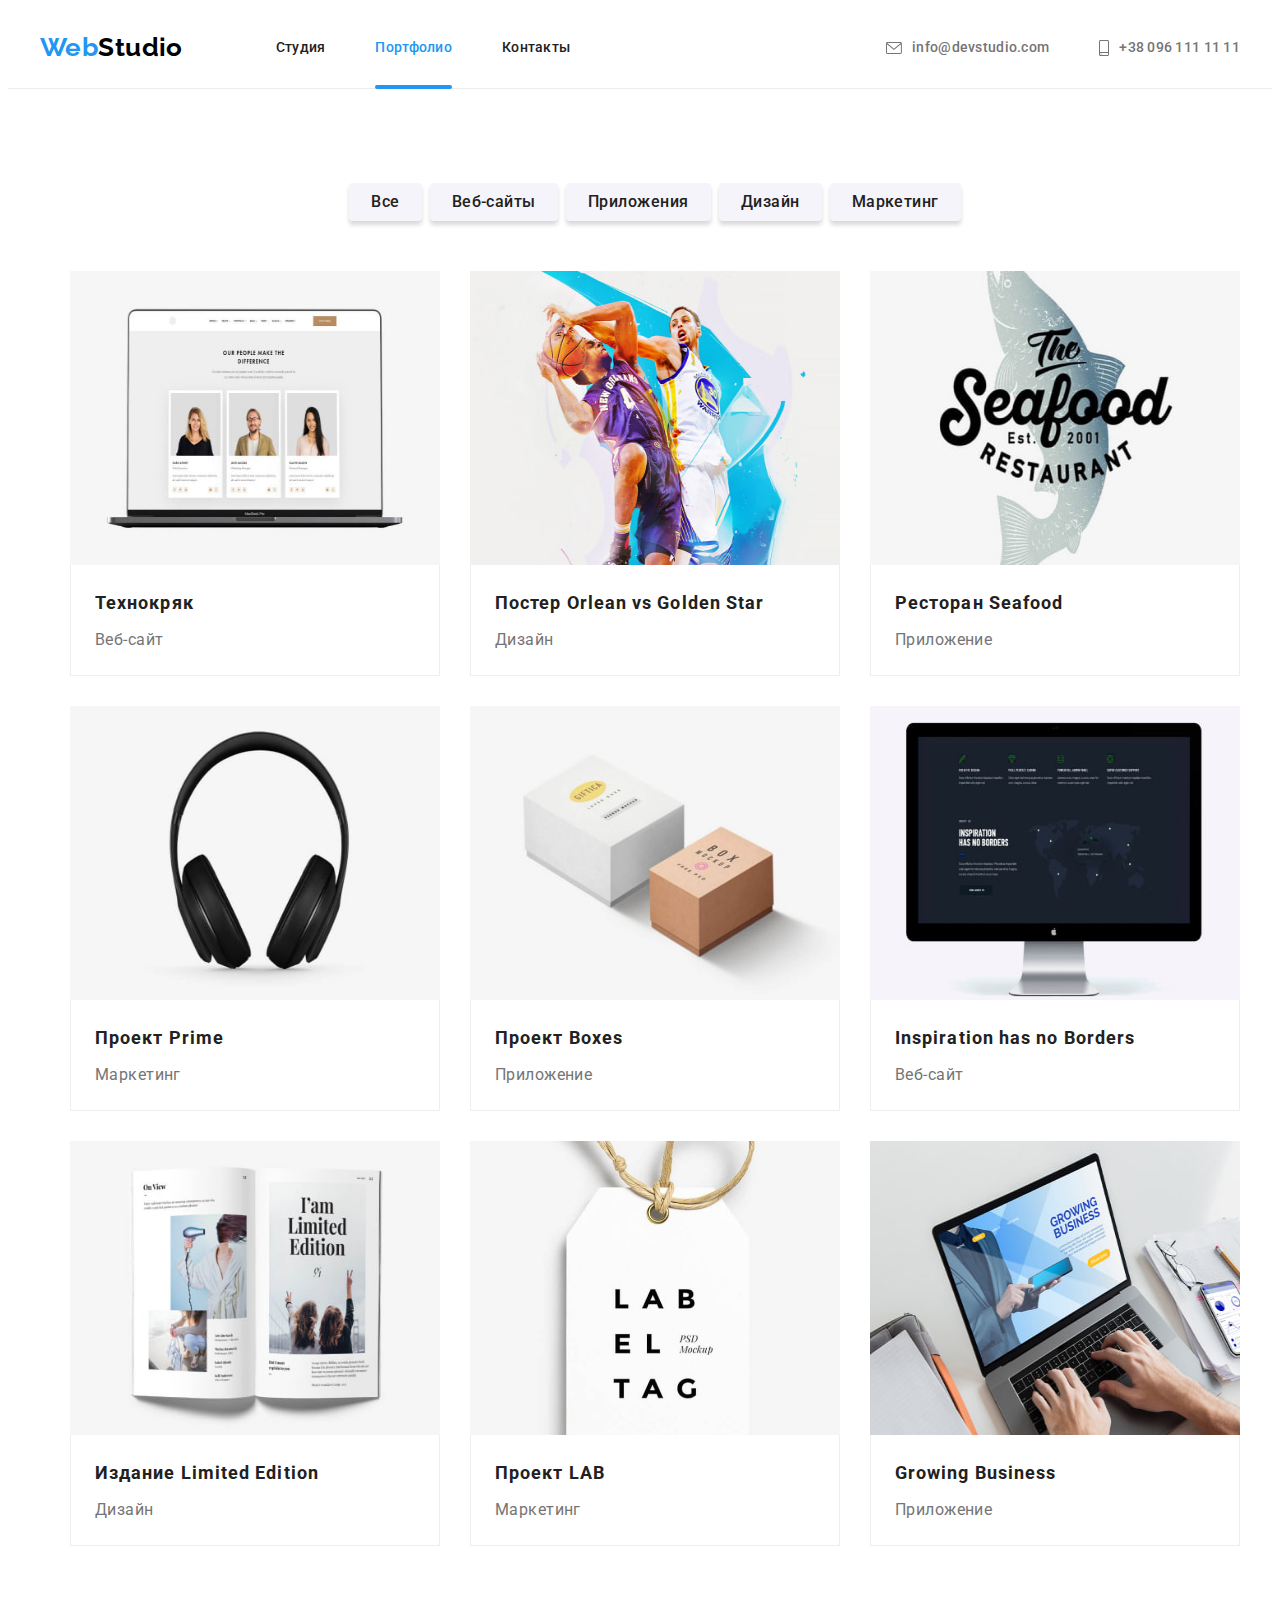
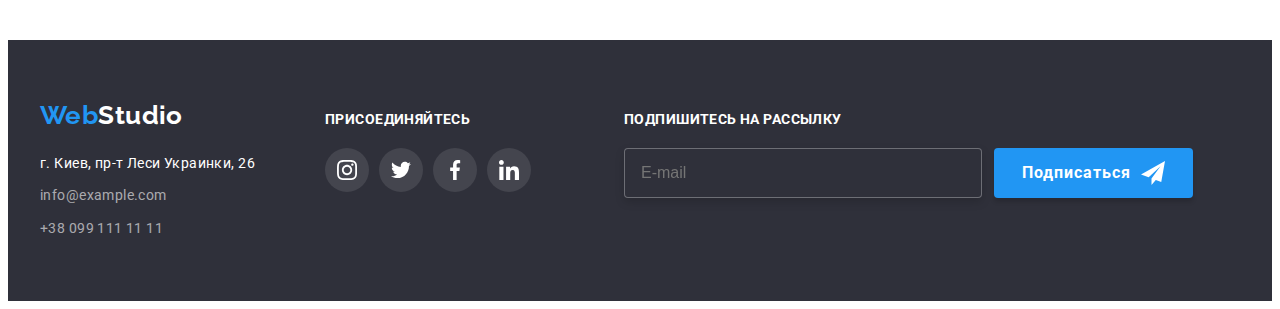
==== commit a83d3d5f: "изменено под адаптивную графику" ====
--- a/portfolio.html
+++ b/portfolio.html
@@ -23,8 +23,7 @@
 		<div class="header__container container">
 			<!-- ==== logo company ==== -->
 			<a href="/" class="logo logo--header-accent" lang="en" aria-label="logo WebStudio">
-				<span class="logo__label">Web</span>
-				Studio
+				<span class="logo__label">Web</span>Studio
 			</a>
 			<!-- ==== menu navigation ==== -->
 			<nav class="site-nav">
@@ -61,6 +60,69 @@
 				</li>
 			</ul>
 		</div>
+		<!-- ==== mobile-menu ==== -->
+		<div class="header__mobile-menu mobile-menu" id="mobile-menu" data-menu>
+			<nav class="mobile-menu__navigation">
+				<ul class="mobile-menu__navigation-list">
+					<li class="mobile-menu__navigation-item">
+						<a href="./index.html" class="mobile-menu__navigation-link">Студия</a>
+					</li>
+					<li class="mobile-menu__navigation-item">
+						<a href="./portfolio.html"
+							class="mobile-menu__navigation-link  mobile-menu__navigation-link--active">Портфолио</a>
+					</li>
+					<li class="mobile-menu__navigation-item">
+						<a href="" class="mobile-menu__navigation-link">Контакты</a>
+					</li>
+				</ul>
+			</nav>
+			<ul class="mobile-menu__contacts">
+				<li class="mobile-menu__contacts-item">
+					<a href="tel:+380961111111" class="mobile-menu__contacts-tel">
+
+						+38 096 111 11 11
+					</a>
+				</li>
+				<li class="mobile-menu__contacts-item">
+					<a href="mailto:info@devstudio.com" class="mobile-menu__contacts-mail">
+						info@devstudio.com
+					</a>
+				</li>
+			</ul>
+			<ul class="mobile-menu__socials">
+				<li class="mobile-menu__socials-item">
+					<a class="mobile-menu__socials-link" href="https://www.instagram.com/" target="_blank"
+						rel="noopener noreferrer" lang="en" aria-label="Instagram">
+						Instagram
+					</a>
+				</li>
+				<li class="mobile-menu__socials-item">
+					<a class="mobile-menu__socials-link" href="https://twitter.com/" target="_blank"
+						rel="noopener noreferrer" lang="en" aria-label="Twitter">
+						Twitter
+					</a>
+				</li>
+				<li class="mobile-menu__socials-item">
+					<a class="mobile-menu__socials-link" href="https://www.facebook.com/" target="_blank"
+						rel="noopener noreferrer" lang="en" aria-label="Facebook">
+						Facebook
+					</a>
+				</li>
+				<li class="mobile-menu__socials-item">
+					<a class="mobile-menu__socials-link" href="https://www.linkedin.com/" target="_blank"
+						rel="noopener noreferrer" lang="en" aria-label="Linkedin">
+						Linkedin
+					</a>
+				</li>
+			</ul>
+		</div>
+		<button class="mobile-button" type="button" aria-label="Переключатель мобильного меню" aria-expanded="false"
+			aria-controls="mobile-menu" data-menu-button>
+			<svg class="mobile-button__icon" width="40" height="40">
+				<use class="mobile-button__icon-open" href="./images/icons.svg#icon-menu_40px"></use>
+				<use class="mobile-button__icon-close" href="./images/icons.svg#icon-close_40px"></use>
+			</svg>
+		</button>
 	</header>
 
 	<!--  ======== page content  ========  -->
@@ -84,8 +146,26 @@
 					<li class="projects__item">
 						<a href="" class="projects__link">
 							<div class="projects__box">
-								<img class="projects__image image" src="./images/projects/project_1.jpg"
-									alt="фото веб-сайта Технокряк" />
+								<!-- <source
+								srcset="./images/projects/project_1/project_1.webp 450w,./images/projects/project_1/project_1@2x.webp 900w"
+								type="image/webp"
+								sizes="(min-width: 1200px) 370px, (min-width: 768px) 354px, 100vw"> -->
+								<source
+									srcset="./images/projects/desktop/project_1/project_1.webp 370w, ./images/projects/desktop/project_1/project_1@2x.webp 740w"
+									type="image/webp" media="(min-width:1200px)"
+									sizes="(min-width: 1200px) 370px, 100vw">
+								<source
+									srcset="./images/projects/tablet/project_1/project_1.webp 354w, ./images/projects/tablet/project_1/project_1@2x.webp 708w"
+									type="image/webp" media="(min-width:768px)" sizes="(min-width: 768px) 354px, 100vw">
+								<source
+									srcset="./images/projects/mobile/project_1/project_1.webp 450w, ./images/projects/mobile/project_1/project_1@2x.webp 900w"
+									type="image/webp" media="(min-width:480px)" sizes="(min-width:480px) 450px, 100vw">
+								<img class="projects__image image"
+									srcset="./images/projects/mobile/project_1/project_1.jpg 450w, ./images/projects/mobile/project_1/project_1@2x.jpg 900w"
+									src="./images/projects/mobile/project_1/project_1.jpg"
+									alt="Открытый ноутбук с веб-сайтом Технокряк"
+									sizes="(min-width:1200px) 370px, (min-width:768px) 354px, 100vw" />
+								</picture>
 								<p class="projects__description">
 									Ресурс предлагает комплексные предложения с разным уровнем функционала и сервисов.
 									Все это позволит посетителю получить исчерпывающие
@@ -101,8 +181,22 @@
 					<li class="projects__item">
 						<a href="" class="projects__link">
 							<div class="projects__box">
-								<img class="projects__image image" src="./images/projects/project_2.jpg"
-									alt="фото постера New Orlean vs Golden Star" />
+								<source
+									srcset="./images/projects/desktop/project_2/project_2.webp 370w, ./images/projects/desktop/project_2/project_2@2x.webp 740w"
+									type="image/webp" media="(min-width:1200px)"
+									sizes="(min-width: 1200px) 370px, 100vw">
+								<source
+									srcset="./images/projects/tablet/project_2/project_2.webp 354w, ./images/projects/tablet/project_2/project_2@2x.webp 708w"
+									type="image/webp" media="(min-width:768px)" sizes="(min-width: 768px) 354px, 100vw">
+								<source
+									srcset="./images/projects/mobile/project_2/project_2.webp 450w, ./images/projects/mobile/project_2/project_2@2x.webp 900w"
+									type="image/webp" media="(min-width:480px)" sizes="(min-width:480px) 450px, 100vw">
+								<img class="projects__image image"
+									srcset="./images/projects/mobile/project_2/project_2.jpg 450w, ./images/projects/mobile/project_2/project_2@2x.jpg 900w"
+									src="./images/projects/mobile/project_2/project_2.jpg"
+									alt="Два баскетболиста в перехвате мяча"
+									sizes="(min-width:1200px) 370px, (min-width:768px) 354px, 100vw" />
+								</picture>
 								<p class="projects__description">
 									Ресурс предлагает комплексные предложения с разным уровнем функционала и сервисов.
 									Все это позволит посетителю получить исчерпывающие
@@ -121,8 +215,21 @@
 					<li class="projects__item">
 						<a href="" class="projects__link">
 							<div class="projects__box">
-								<img class="projects__image image" src="./images/projects/project_3.jpg"
-									alt="фото приложения ресторана Seafood" />
+								<source
+									srcset="./images/projects/desktop/project_3/project_3.webp 370w, ./images/projects/desktop/project_3/project_3@2x.webp 740w"
+									type="image/webp" media="(min-width:1200px)" sizes="(min-width:1200px) 370px">
+								<source
+									srcset="./images/projects/tablet/project_3/project_3.webp 354w, ./images/projects/tablet/project_3/project_3@2x.webp 708w"
+									type="image/webp" media="(min-width:768px)" sizes="(min-width:768px) 354px">
+								<source
+									srcset="./images/projects/mobile/project_3/project_3.webp 450w, ./images/projects/mobile/project_3/project_3@2x.webp 900w"
+									type="image/webp" media="(min-width:480px)" sizes="(min-width:480px) 450px, 100vw">
+								<img class="projects__image image"
+									srcset="./images/projects/mobile/project_3/project_3.jpg 450w, ./images/projects/mobile/project_3/project_3@2x.jpg 900w"
+									src="./images/projects/mobile/project_3/project_3.jpg"
+									alt="Логотип ресторана на фоне акулы"
+									sizes="(min-width:1200px) 370px, (min-width:768px) 354px, 100vw" />
+								</picture>
 								<p class="projects__description">
 									Ресурс предлагает комплексные предложения с разным уровнем функционала и сервисов.
 									Все это позволит посетителю получить исчерпывающие
@@ -141,8 +248,20 @@
 					<li class="projects__item">
 						<a href="" class="projects__link">
 							<div class="projects__box">
-								<img class="projects__image image" src="./images/projects/project_4.jpg"
-									alt="фото наушнков как представление проекта Prime" />
+								<source
+									srcset="./images/projects/desktop/project_4/project_4.webp 450w, ./images/projects/desktop/project_4/project_4@2x.webp 900w"
+									type="image/webp" media="(min-width:1200px)" sizes="(min-width:1200px) 370px">
+								<source
+									srcset="./images/projects/tablet/project_4/project_4.webp 450w, ./images/projects/tablet/project_4/project_4@2x.webp 900w"
+									type="image/webp" media="(min-width:768px)" sizes="(min-width:768px) 354px">
+								<source
+									srcset="./images/projects/mobile/project_4/project_4.webp 450w, ./images/projects/mobile/project_4/project_4@2x.webp 900w"
+									type="image/webp" media="(min-width:480px)" sizes="(min-width:480px) 450px, 100vw">
+								<img class="projects__image image"
+									srcset="./images/projects/mobile/project_4/project_4.jpg 450w, ./images/projects/mobile/project_4/project_4@2x.jpg 900w"
+									src="./images/projects/mobile/project_4/project_4.jpg" alt="Наушники"
+									sizes="(min-width:1200px) 370px, (min-width:768px) 354px, 100vw" />
+								</picture>
 								<p class="projects__description">
 									Ресурс предлагает комплексные предложения с разным уровнем функционала и сервисов.
 									Все это позволит посетителю получить исчерпывающие
@@ -161,8 +280,21 @@
 					<li class="projects__item">
 						<a href="" class="projects__link">
 							<div class="projects__box">
-								<img class="projects__image image" src="./images/projects/project_5.jpg"
-									alt="фото двух коробок как представление проекта Boxes" />
+								<source
+									srcset="./images/projects/desktop/project_5/project_5.webp 450w, ./images/projects/desktop/project_5/project_5@2x.webp 900w"
+									type="image/webp" media="(min-width:1200px)" sizes="(min-width:1200px) 370px">
+								<source
+									srcset="./images/projects/tablet/project_5/project_5.webp 450w, ./images/projects/tablet/project_5/project_5@2x.webp 900w"
+									type="image/webp" media="(min-width:768px)" sizes="(min-width:768px) 354px">
+								<source
+									srcset="./images/projects/mobile/project_5/project_5.webp 450w, ./images/projects/mobile/project_5/project_5@2x.webp 900w"
+									type="image/webp" media="(min-width:480px)" sizes="(min-width:480px) 450px, 100vw">
+								<img class="projects__image image"
+									srcset="./images/projects/mobile/project_5/project_5.jpg 450w, ./images/projects/mobile/project_5/project_5@2x.jpg 900w"
+									src="./images/projects/mobile/project_5/project_5.jpg"
+									alt="Две коробки: белая и бежевая"
+									sizes="(min-width:1200px) 370px, (min-width:768px) 354px, 100vw" />
+								</picture>
 								<p class="projects__description">
 									Ресурс предлагает комплексные предложения с разным уровнем функционала и сервисов.
 									Все это позволит посетителю получить исчерпывающие
@@ -181,8 +313,21 @@
 					<li class="projects__item">
 						<a href="" class="projects__link">
 							<div class="projects__box">
-								<img class="projects__image image" src="./images/projects/project_6.jpg"
-									alt="фото веб-сайта Inspiration has no Borders" />
+								<source
+									srcset="./images/projects/desktop/project_6/project_6.webp 450w, ./images/projects/desktop/project_6/project_6@2x.webp 900w"
+									type="image/webp" media="(min-width:1200px)" sizes="(min-width:1200px) 370px">
+								<source
+									srcset="./images/projects/tablet/project_6/project_6.webp 450w, ./images/projects/tablet/project_6/project_6@2x.webp 900w"
+									type="image/webp" media="(min-width:768px)" sizes="(min-width:768px) 354px">
+								<source
+									srcset="./images/projects/mobile/project_6/project_6.webp 450w, ./images/projects/mobile/project_6/project_6@2x.webp 900w"
+									type="image/webp" media="(min-width:480px)" sizes="(min-width:480px) 450px, 100vw">
+								<img class="projects__image image"
+									srcset="./images/projects/mobile/project_6/project_6.jpg 450w, ./images/projects/mobile/project_6/project_6@2x.jpg 900w"
+									src="./images/projects/mobile/project_6/project_6.jpg"
+									alt="Монитор с открытым веб-сайтом"
+									sizes="(min-width:1200px) 370px, (min-width:768px) 354px, 100vw" />
+								</picture>
 								<p class="projects__description">
 									Ресурс предлагает комплексные предложения с разным уровнем функционала и сервисов.
 									Все это позволит посетителю получить исчерпывающие
@@ -198,8 +343,20 @@
 					<li class="projects__item">
 						<a href="" class="projects__link">
 							<div class="projects__box">
-								<img class="projects__image image" src="./images/projects/project_7.jpg"
-									alt="фото издания Limited Edition" />
+								<source
+									srcset="./images/projects/desktop/project_7/project_7.webp 450w, ./images/projects/desktop/project_7/project_7@2x.webp 900w"
+									type="image/webp" media="(min-width:1200px)" sizes="(min-width:1200px) 370px">
+								<source
+									srcset="./images/projects/tablet/project_7/project_7.webp 450w, ./images/projects/tablet/project_7/project_7@2x.webp 900w"
+									type="image/webp" media="(min-width:768px)" sizes="(min-width:768px) 354px">
+								<source
+									srcset="./images/projects/mobile/project_7/project_7.webp 450w, ./images/projects/mobile/project_7/project_7@2x.webp 900w"
+									type="image/webp" media="(min-width:480px)" sizes="(min-width:480px) 450px, 100vw">
+								<img class="projects__image image"
+									srcset="./images/projects/mobile/project_7/project_7.jpg 450w, ./images/projects/mobile/project_7/project_7@2x.jpg 900w"
+									src="./images/projects/mobile/project_7/project_7.jpg" alt="Разворот журнала"
+									sizes="(min-width:1200px) 370px, (min-width:768px) 354px, 100vw" />
+								</picture>
 								<p class="projects__description">
 									Ресурс предлагает комплексные предложения с разным уровнем функционала и сервисов.
 									Все это позволит посетителю получить исчерпывающие
@@ -218,8 +375,21 @@
 					<li class="projects__item">
 						<a href="" class="projects__link">
 							<div class="projects__box">
-								<img class="projects__image image" src="./images/projects/project_8.jpg"
-									alt="фото бирки с логотипом LAB" />
+								<source
+									srcset="./images/projects/desktop/project_8/project_8.webp 370w, ./images/projects/desktop/project_8/project_8@2x.webp 740w"
+									type="image/webp" media="(min-width:1200px)" sizes="(min-width:1200px) 370px">
+								<source
+									srcset="./images/projects/tablet/project_8/project_8.webp 354w, ./images/projects/tablet/project_8/project_8@2x.webp 708w"
+									type="image/webp" media="(min-width:768px)" sizes="(min-width:768px) 354px">
+								<source
+									srcset="./images/projects/mobile/project_8/project_8.webp 450w, ./images/projects/mobile/project_8/project_8@2x.webp 900w"
+									type="image/webp" media="(min-width:480px)" sizes="(min-width:480px) 450px, 100vw">
+								<img class="projects__image image"
+									srcset="./images/projects/tablet/project_8/project_8.jpg 354w, ./images/projects/tablet/project_8/project_8@2x.jpg 708w"
+									src="./images/projects/tablet/project_8/project_8.jpg"
+									alt="Бирка с названием проекта"
+									sizes="(min-width:1200px) 370px, (min-width:768px) 354px, 100vw" />
+								</picture>
 								<p class="projects__description">
 									Ресурс предлагает комплексные предложения с разным уровнем функционала и сервисов.
 									Все это позволит посетителю получить исчерпывающие
@@ -238,8 +408,21 @@
 					<li class="projects__item">
 						<a href="" class="projects__link">
 							<div class="projects__box">
-								<img class="projects__image image" src="./images/projects/project_9.jpg"
-									alt="фото монитора с приложением Growing Business" />
+								<source
+									srcset="./images/projects/desktop/project_9/project_9.webp 450w, ./images/projects/desktop/project_9/project_9@2x.webp 900w"
+									type="image/webp" media="(min-width:1200px)" sizes="(min-width:1200px) 370px">
+								<source
+									srcset="./images/projects/tablet/project_9/project_9.webp 450w, ./images/projects/tablet/project_9/project_9@2x.webp 900w"
+									type="image/webp" media="(min-width:768px)" sizes="(min-width:768px) 354px">
+								<source
+									srcset="./images/projects/mobile/project_9/project_9.webp 450w, ./images/projects/mobile/project_9/project_9@2x.webp 900w"
+									type="image/webp" media="(min-width:480px)" sizes="(min-width:480px) 450px, 100vw">
+								<img class="projects__image image"
+									srcset="./images/projects/mobile/project_9/project_9.jpg 450w, ./images/projects/mobile/project_9/project_9@2x.jpg 900w"
+									src="./images/projects/mobile/project_9/project_9.jpg"
+									alt="Человек печатает на ноутбуке и на экране открыт веб-сайт"
+									sizes="(min-width:1200px) 370px, (min-width:768px) 354px, 100vw" />
+								</picture>
 								<p class="projects__description">
 									Ресурс предлагает комплексные предложения с разным уровнем функционала и сервисов.
 									Все это позволит посетителю получить исчерпывающие
@@ -263,8 +446,7 @@
 			<div class="footer__contacts">
 				<!-- ==== logo company ==== -->
 				<a href="/" class="logo logo--footer-accent" lang="en" aria-label="logo WebStudio">
-					<span class="logo__label">Web</span>
-					Studio
+					<span class="logo__label">Web</span>Studio
 				</a>
 				<!-- ==== address ==== -->
 				<address class="address">
@@ -334,7 +516,6 @@
 		</div>
 	</footer>
 	<script src="./js/mobile-menu.js"></script>
-	<script src="./js/projects-menu.js"></script>
 </body>
 
 </html>--- a/css/main.min.css
+++ b/css/main.min.css
@@ -1,2 +1,2 @@
-.section__title--hidden,.form__input-checkbox{position:absolute;white-space:nowrap;margin:-1px;width:1px;height:1px;overflow:hidden;border:0;padding:0;clip:rect(0 0 0 0);-webkit-clip-path:inset(50%);clip-path:inset(50%)}.social-links,.site-nav__list,.contacts,.mobile-menu__contacts,.mobile-menu__socials,.features__list,.work__list,.team__list,.clients__list,.filters,.projects,.address__list{list-style:none;padding:0;margin:0}.social-links__link,.site-nav__link,.contacts__link,.mobile-menu__navigation-link,.mobile-menu__contacts-tel,.mobile-menu__contacts-mail,.mobile-menu__socials-link,.clients__link{text-decoration:none;color:inherit}.social-links__link:hover,.site-nav__link:hover,.contacts__link:hover,.mobile-menu__navigation-link:hover,.mobile-menu__contacts-tel:hover,.mobile-menu__contacts-mail:hover,.mobile-menu__socials-link:hover,.clients__link:hover,.social-links__link:focus,.site-nav__link:focus,.contacts__link:focus,.mobile-menu__navigation-link:focus,.mobile-menu__contacts-tel:focus,.mobile-menu__contacts-mail:focus,.mobile-menu__socials-link:focus,.clients__link:focus{color:#2196f3}body{font-family:"Roboto",sans-serif;font-weight:400;font-size:14px;letter-spacing:0.03em;color:#212121;background-color:#fff}h1,h2,h3,h4,h5,h6,p{margin-top:0;margin-bottom:0;padding-top:0;padding-bottom:0}.logo{font-family:"Raleway",sans-serif;font-weight:700;font-size:24px;line-height:1.17;text-decoration:none;color:inherit}@media screen and (min-width: 1200px){.logo{font-size:26px;line-height:1.2}}.logo--header-accent{color:#000;padding-top:16px;padding-bottom:16px}@media screen and (min-width: 768px){.logo--header-accent{padding-top:26px;padding-bottom:26px;margin-right:88px}}@media screen and (min-width: 1200px){.logo--header-accent{padding-top:24px;padding-bottom:25px;margin-right:93px}}.logo--footer-accent{display:block;margin-bottom:20px;color:#fff}.mobile-menu.is-open ~ .logo--header-accent{display:none}.logo__label{color:#2196f3}.button{font-family:inherit;font-weight:700;font-size:16px;line-height:1.88;letter-spacing:0.06em;color:#fff;background-color:#2196f3;-webkit-box-shadow:0px 4px 4px rgba(0,0,0,0.15);box-shadow:0px 4px 4px rgba(0,0,0,0.15);border-radius:4px;border-width:0;border-color:#2196f3;cursor:pointer;-webkit-transition:color 250ms cubic-bezier(0.4, 0, 0.2, 1),background-color 250ms cubic-bezier(0.4, 0, 0.2, 1),border-color 250ms cubic-bezier(0.4, 0, 0.2, 1);transition:color 250ms cubic-bezier(0.4, 0, 0.2, 1),background-color 250ms cubic-bezier(0.4, 0, 0.2, 1),border-color 250ms cubic-bezier(0.4, 0, 0.2, 1)}.button:hover,.button:focus{background-color:#188ce8;border-color:#188ce8}.image{display:block;max-width:100%;height:auto}.container{width:100%;margin-top:0;margin-bottom:0;margin-left:auto;margin-right:auto;padding-top:0;padding-bottom:0;padding-left:15px;padding-right:15px}@media screen and (min-width: 1200px){.container{max-width:1200px}}.section{width:100%;margin-left:auto;margin-right:auto;padding-top:60px;padding-bottom:60px}@media screen and (min-width: 1200px){.section{width:1200px;padding-top:94px;padding-bottom:94px}}.section__title{margin-bottom:30px;font-weight:700;font-size:28px;line-height:1.17;text-align:center}@media screen and (min-width: 1200px){.section__title{margin-bottom:50px;font-size:36px}}.social-links{display:-webkit-box;display:-ms-flexbox;display:flex;-ms-flex-wrap:wrap;flex-wrap:wrap;-webkit-box-pack:center;-ms-flex-pack:center;justify-content:center}.social-links__item:not(:last-child){margin-right:10px}.social-links__item--bgc{border-radius:50%;background:rgba(255,255,255,0.1)}.social-links__link{display:-webkit-box;display:-ms-flexbox;display:flex;-webkit-box-align:center;-ms-flex-align:center;align-items:center;-webkit-box-pack:center;-ms-flex-pack:center;justify-content:center;width:44px;height:44px;color:#afb1b8;border-radius:50%;-webkit-transition:color 250ms cubic-bezier(0.4, 0, 0.2, 1),background-color 250ms cubic-bezier(0.4, 0, 0.2, 1);transition:color 250ms cubic-bezier(0.4, 0, 0.2, 1),background-color 250ms cubic-bezier(0.4, 0, 0.2, 1)}.social-links__link:hover,.social-links__link:focus{color:#fff;background-color:#2196f3}.social-links__icon{fill:currentColor}.social-links__icon--white{fill:#fff}.header{position:relative;width:100%;height:60px;border-bottom:1px solid #ececec}@media screen and (min-width: 768px){.header{height:auto}}.header__container{display:-webkit-box;display:-ms-flexbox;display:flex;-webkit-box-align:center;-ms-flex-align:center;align-items:center;text-align:left}.site-nav__list{display:none}@media screen and (min-width: 768px){.site-nav__list{display:-webkit-box;display:-ms-flexbox;display:flex;-ms-flex-wrap:wrap;flex-wrap:wrap;-webkit-box-pack:center;-ms-flex-pack:center;justify-content:center}}.site-nav__item:not(:last-child){margin-right:50px}.site-nav__link{display:-webkit-box;display:-ms-flexbox;display:flex;-webkit-box-align:center;-ms-flex-align:center;align-items:center;padding-top:32px;padding-bottom:32px;font-weight:500;line-height:1.14;letter-spacing:0.02em;-webkit-transition:color 250ms cubic-bezier(0.4, 0, 0.2, 1);transition:color 250ms cubic-bezier(0.4, 0, 0.2, 1)}.site-nav__link--active{position:relative;color:#2196f3}.site-nav__link--active::after{position:absolute;content:"";bottom:-1px;left:0;width:100%;height:4px;border-radius:2px;background:#2196f3}.contacts{display:none;margin-left:auto}@media screen and (min-width: 768px){.contacts{display:block}}@media screen and (min-width: 1200px){.contacts{display:-webkit-box;display:-ms-flexbox;display:flex;-ms-flex-wrap:wrap;flex-wrap:wrap;-webkit-box-pack:center;-ms-flex-pack:center;justify-content:center;margin-left:auto}}.contacts__item{color:#757575}.contacts__item:not(:last-child){margin-bottom:10px}@media screen and (min-width: 1200px){.contacts__item:not(:last-child){margin-right:50px;margin-bottom:0}}.contacts__link{font-weight:500;font-size:12px;line-height:1.17;letter-spacing:0.02em;-webkit-transition:color 250ms cubic-bezier(0.4, 0, 0.2, 1);transition:color 250ms cubic-bezier(0.4, 0, 0.2, 1)}@media screen and (min-width: 1200px){.contacts__link{display:-webkit-box;display:-ms-flexbox;display:flex;-webkit-box-align:center;-ms-flex-align:center;align-items:center;padding-top:32px;padding-bottom:32px;font-size:14px;line-height:1.14}}.contacts__icon{margin-right:10px;fill:currentColor}.header__mobile-menu{position:fixed;top:0;left:0;width:100%;display:-webkit-box;display:-ms-flexbox;display:flex;-ms-flex-wrap:wrap;flex-wrap:wrap;padding:48px 40px;background-color:#fff;visibility:hidden;overflow-y:scroll}.header__mobile-menu.is-open{visibility:visible}@media screen and (min-width: 768px){.header__mobile-menu{display:none}}.mobile-menu__navigation{margin-bottom:302px}.mobile-menu__navigation-list{list-style:none;padding:0;margin:0}.mobile-menu__navigation-item:not(:last-child){margin-bottom:32px}.mobile-menu__navigation-link{display:-webkit-box;display:-ms-flexbox;display:flex;font-weight:500;font-size:40px;line-height:1.17;letter-spacing:0.02em;-webkit-transition:color 250ms cubic-bezier(0.4, 0, 0.2, 1);transition:color 250ms cubic-bezier(0.4, 0, 0.2, 1)}.mobile-menu__navigation-link--active{position:relative;color:#2196f3}.mobile-menu__contacts{margin-bottom:64px}.mobile-menu__contacts-item{line-height:1.17;letter-spacing:0.02em}.mobile-menu__contacts-item:not(:last-child){margin-bottom:32px}.mobile-menu__contacts-tel{font-weight:500;font-size:34px;color:#2196f3}.mobile-menu__contacts-mail{font-weight:500;font-size:24px;color:#757575}.mobile-menu__socials{display:-webkit-box;display:-ms-flexbox;display:flex;-ms-flex-wrap:wrap;flex-wrap:wrap;-webkit-box-pack:center;-ms-flex-pack:center;justify-content:center}.mobile-menu__socials-item{font-weight:500;font-size:18px;line-height:1.22;letter-spacing:0.02em;color:#2196f3}.mobile-menu__socials-item:not(:first-child){padding-left:10px}.mobile-menu__socials-item:not(:last-child){padding-right:10px;border-right:1px solid rgba(33,33,33,0.2)}.mobile-button{position:fixed;top:10px;right:15px;display:-webkit-box;display:-ms-flexbox;display:flex;-webkit-box-pack:center;-ms-flex-pack:center;justify-content:center;-webkit-box-align:center;-ms-flex-align:center;align-items:center;padding:0;width:40px;height:40px;color:#000;background:#fff;border:none;cursor:pointer;-webkit-transition:color 250ms cubic-bezier(0.4, 0, 0.2, 1);transition:color 250ms cubic-bezier(0.4, 0, 0.2, 1)}.mobile-button:hover,.mobile-button:focus{color:#2196f3}@media screen and (min-width: 768px){.mobile-button{display:none}}.mobile-button__icon{fill:currentColor}.mobile-button__icon-open{display:block}.mobile-button.is-open .mobile-button__icon-open{display:none}.mobile-button__icon-close{display:none}.mobile-button.is-open .mobile-button__icon-close{display:block;overflow-y:scroll}.hero{margin-left:auto;margin-right:auto;padding-top:118px;padding-bottom:118px;width:100%;height:400px;background-color:#2f303a;background-image:-webkit-gradient(linear, left top, right top, from(rgba(47,48,58,0.4)), to(rgba(47,48,58,0.4))),url(../images/hero/hero_480.jpg);background-image:linear-gradient(to right, rgba(47,48,58,0.4), rgba(47,48,58,0.4)),url(../images/hero/hero_480.jpg);background-size:cover;text-align:center}@media screen and (min-width: 1200px){.hero{padding-top:200px;padding-bottom:200px;max-width:1600px;height:600px}}.hero__title{margin-bottom:30px;font-weight:900;font-size:26px;line-height:1.62;letter-spacing:0.06em;text-transform:uppercase;color:#fff}@media screen and (min-width: 1200px){.hero__title{font-weight:900;font-size:44px;line-height:1.36}}.hero__button{display:inline-block;-webkit-box-align:center;-ms-flex-align:center;align-items:center;padding:10px 32px}@media screen and (min-width: 1200px){.features{padding-bottom:0}}@media screen and (min-width: 768px){.features__list{display:-webkit-box;display:-ms-flexbox;display:flex;-ms-flex-wrap:wrap;flex-wrap:wrap;-webkit-box-pack:center;-ms-flex-pack:center;justify-content:center}}.features__item{width:100%}.features__item:not(:last-child){margin-bottom:30px}@media screen and (min-width: 768px){.features__item{max-width:calc((100% - 60px)/2)}.features__item:nth-child(2n+1){margin-right:30px}}@media screen and (min-width: 1200px){.features__item{max-width:270px}.features__item:not(:last-child){margin-right:30px}}.features__icon{display:-webkit-box;display:-ms-flexbox;display:flex;-webkit-box-pack:center;-ms-flex-pack:center;justify-content:center;-webkit-box-align:center;-ms-flex-align:center;align-items:center;margin-bottom:30px;width:100%;height:120px;background:#f5f4fa;border-radius:4px}.features__title{margin-bottom:10px;font-weight:700;font-size:14px;line-height:1.14;text-transform:uppercase;text-align:center}@media screen and (min-width: 768px){.features__title{text-align:left}}.features__description{line-height:1.71;color:#757575}.work{display:none}@media screen and (min-width: 1200px){.work{display:block}}@media screen and (min-width: 768px){.work__list{display:-webkit-box;display:-ms-flexbox;display:flex;-ms-flex-wrap:wrap;flex-wrap:wrap;-webkit-box-pack:center;-ms-flex-pack:center;justify-content:center}}.work__item{position:relative}.work__item:not(:last-child){margin-right:30px}.work__label{position:absolute;bottom:0;left:0;display:-webkit-box;display:-ms-flexbox;display:flex;-webkit-box-pack:center;-ms-flex-pack:center;justify-content:center;-webkit-box-align:center;-ms-flex-align:center;align-items:center;width:370px;height:70px;background:rgba(47,48,58,0.8)}.work__description{font-weight:700;line-height:1.14;text-align:center;letter-spacing:0.03em;text-transform:uppercase;color:#fff}.team{background-color:#f5f4fa}@media screen and (min-width: 768px){.team__list{display:-webkit-box;display:-ms-flexbox;display:flex;-ms-flex-wrap:wrap;flex-wrap:wrap;-webkit-box-pack:center;-ms-flex-pack:center;justify-content:center}}.team__item{width:100%;background-color:#fff;-webkit-box-shadow:0px 1px 3px rgba(0,0,0,0.12),0px 1px 1px rgba(0,0,0,0.14),0px 2px 1px rgba(0,0,0,0.2);box-shadow:0px 1px 3px rgba(0,0,0,0.12),0px 1px 1px rgba(0,0,0,0.14),0px 2px 1px rgba(0,0,0,0.2);border-radius:0px 0px 4px 4px}.team__item:not(:last-child){margin-bottom:30px}@media screen and (min-width: 768px){.team__item{max-width:calc((100% - 30px)/2)}.team__item:nth-child(odd){margin-right:30px}.team__item:nth-last-child(-n+2){margin-bottom:30px}}@media screen and (min-width: 1200px){.team__item{max-width:270px;margin-bottom:0}.team__item:not(:last-child){margin-right:30px}}.team__image{width:100%}.team__wrap{padding-top:30px;padding-bottom:30px;text-align:center}.team__title{margin-bottom:10px;font-weight:500;font-size:16px;line-height:1.19}.team__description{margin-bottom:16px;font-weight:400;font-size:16px;line-height:1.19;color:#757575}.clients__list{display:-webkit-box;display:-ms-flexbox;display:flex;-ms-flex-wrap:wrap;flex-wrap:wrap;-webkit-box-pack:center;-ms-flex-pack:center;justify-content:center;margin:-15px}.clients__item{margin:15px;width:calc((100% - 30px*2)/2);height:92px}@media screen and (min-width: 768px){.clients__item{max-width:calc((100% - 30px*3)/3)}}@media screen and (min-width: 1200px){.clients__item{max-width:170px}}.clients__link{display:-webkit-box;display:-ms-flexbox;display:flex;-webkit-box-pack:center;-ms-flex-pack:center;justify-content:center;-webkit-box-align:center;-ms-flex-align:center;align-items:center;width:100%;height:100%;color:#afb1b8;border:1px solid #afb1b8;border-radius:4px;-webkit-transition:color 250ms cubic-bezier(0.4, 0, 0.2, 1),border 250ms cubic-bezier(0.4, 0, 0.2, 1);transition:color 250ms cubic-bezier(0.4, 0, 0.2, 1),border 250ms cubic-bezier(0.4, 0, 0.2, 1)}.clients__link:hover,.clients__link:focus{border:1px solid #2196f3;color:#2196f3}.clients__icon{fill:currentColor}.filters{display:-webkit-box;display:-ms-flexbox;display:flex;-ms-flex-wrap:wrap;flex-wrap:wrap;-webkit-box-pack:left;-ms-flex-pack:left;justify-content:left;margin-bottom:-15px}@media screen and (min-width: 768px){.filters{-webkit-box-pack:center;-ms-flex-pack:center;justify-content:center;margin-bottom:0}}.filters__item{margin-bottom:15px}.filters__item:not(:last-child){margin-right:8px}@media screen and (min-width: 768px){.filters__item{margin-bottom:0}}.filters__button{padding:6px 22px;width:auto;height:auto;font-family:inherit;font-weight:500;font-size:16px;line-height:1.62;letter-spacing:0.03em;color:#212121;background-color:#f5f4fa;border-color:transparent;border-radius:4px;-webkit-transition:color 250ms cubic-bezier(0.4, 0, 0.2, 1),background-color 250ms cubic-bezier(0.4, 0, 0.2, 1),-webkit-box-shadow 250ms cubic-bezier(0.4, 0, 0.2, 1);transition:color 250ms cubic-bezier(0.4, 0, 0.2, 1),background-color 250ms cubic-bezier(0.4, 0, 0.2, 1),-webkit-box-shadow 250ms cubic-bezier(0.4, 0, 0.2, 1);transition:color 250ms cubic-bezier(0.4, 0, 0.2, 1),background-color 250ms cubic-bezier(0.4, 0, 0.2, 1),box-shadow 250ms cubic-bezier(0.4, 0, 0.2, 1);transition:color 250ms cubic-bezier(0.4, 0, 0.2, 1),background-color 250ms cubic-bezier(0.4, 0, 0.2, 1),box-shadow 250ms cubic-bezier(0.4, 0, 0.2, 1),-webkit-box-shadow 250ms cubic-bezier(0.4, 0, 0.2, 1);cursor:pointer}.filters__button:active,.filters__button:hover,.filters__button:focus{color:#fff;background-color:#2196f3;-webkit-box-shadow:0px 3px 1px rgba(0,0,0,0.1),0px 1px 2px rgba(0,0,0,0.08),0px 2px 2px rgba(0,0,0,0.12);box-shadow:0px 3px 1px rgba(0,0,0,0.1),0px 1px 2px rgba(0,0,0,0.08),0px 2px 2px rgba(0,0,0,0.12)}.projects{margin-top:40px}@media screen and (min-width: 768px){.projects{display:-webkit-box;display:-ms-flexbox;display:flex;-ms-flex-wrap:wrap;flex-wrap:wrap;-webkit-box-pack:center;-ms-flex-pack:center;justify-content:center;margin-top:30px}}@media screen and (min-width: 1200px){.projects{margin-top:50px}}.projects__item{width:100%}.projects__item:not(:last-child){margin-bottom:30px}@media screen and (min-width: 768px){.projects__item{max-width:calc((100% - 30px)/2)}.projects__item:nth-child(odd){margin-right:30px}}@media screen and (min-width: 1200px){.projects__item{max-width:370px;margin-right:30px}.projects__item:nth-child(3n){margin-right:0}.projects__item:nth-last-child(-n+3){margin-bottom:0}}.projects__image{width:100%;-o-object-fit:cover;object-fit:cover}.projects__link{display:inline-block;width:100%;text-decoration:none;color:inherit;-webkit-transition:-webkit-box-shadow 250ms cubic-bezier(0.4, 0, 0.2, 1);transition:-webkit-box-shadow 250ms cubic-bezier(0.4, 0, 0.2, 1);transition:box-shadow 250ms cubic-bezier(0.4, 0, 0.2, 1);transition:box-shadow 250ms cubic-bezier(0.4, 0, 0.2, 1), -webkit-box-shadow 250ms cubic-bezier(0.4, 0, 0.2, 1)}.projects__link:hover,.projects__link:focus{color:inherit;-webkit-box-shadow:0px 1px 1px rgba(0,0,0,0.12),0px 4px 4px rgba(0,0,0,0.06),1px 4px 6px rgba(0,0,0,0.16);box-shadow:0px 1px 1px rgba(0,0,0,0.12),0px 4px 4px rgba(0,0,0,0.06),1px 4px 6px rgba(0,0,0,0.16)}.projects__wrap{padding-top:20px;padding-bottom:20px;padding-left:24px;padding-right:24px;border-right:1px solid #eeeeee;border-bottom:1px solid #eeeeee;border-left:1px solid #eeeeee}.projects__title{margin-bottom:4px;font-weight:700;font-size:18px;line-height:2;letter-spacing:0.06em;text-align:left}.projects__subtitle{font-weight:400;font-size:16px;line-height:1.88;text-align:left;color:#757575}.projects__box{position:relative;overflow:hidden}.projects__description{position:absolute;padding-top:63px;padding-bottom:63px;padding-left:24px;padding-right:24px;width:100%;height:100%;background-color:rgba(33,150,243,0.9);color:#fff;font-size:18px;line-height:1.56;text-align:left;-webkit-transition:-webkit-transform 250ms cubic-bezier(0.4, 0, 0.2, 1);transition:-webkit-transform 250ms cubic-bezier(0.4, 0, 0.2, 1);transition:transform 250ms cubic-bezier(0.4, 0, 0.2, 1);transition:transform 250ms cubic-bezier(0.4, 0, 0.2, 1), -webkit-transform 250ms cubic-bezier(0.4, 0, 0.2, 1)}.projects__link:hover .projects__description,.projects__link:focus .projects__description{-webkit-transform:translateY(-100%);transform:translateY(-100%)}.footer{padding-top:60px;padding-bottom:60px;background-color:#2f303a}.footer__container{display:block;text-align:center}@media screen and (min-width: 768px){.footer__container{display:-webkit-box;display:-ms-flexbox;display:flex;-ms-flex-wrap:wrap;flex-wrap:wrap;-webkit-box-pack:center;-ms-flex-pack:center;justify-content:center;-webkit-box-align:baseline;-ms-flex-align:baseline;align-items:baseline}}@media screen and (min-width: 1200px){.footer__container{text-align:left}}.footer__contacts{margin-bottom:60px}@media screen and (min-width: 768px){.footer__contacts{margin-right:165px}}@media screen and (min-width: 1200px){.footer__contacts{margin-bottom:0;margin-right:70px}}.address{font-style:inherit;line-height:1.71;color:rgba(255,255,255,0.6)}.address__list{display:block}.address__item:first-child{padding-top:0;color:#fff}.address__item:not(:last-child){margin-bottom:9px}.address__link{text-decoration:none;color:inherit}.footer__join{margin-bottom:60px}@media screen and (min-width: 768px){.footer__join{margin-bottom:0;margin-right:0}}@media screen and (min-width: 1200px){.footer__join{margin-right:93px}}.join__title{margin-bottom:20px;font-weight:700;line-height:1.14;text-transform:uppercase;color:#fff}@media screen and (min-width: 1200px){.footer__subscribe{margin-right:auto}}.subscribe__form{-webkit-box-pack:center;-ms-flex-pack:center;justify-content:center}@media screen and (min-width: 1200px){.subscribe__form{display:-webkit-box;display:-ms-flexbox;display:flex;-ms-flex-wrap:wrap;flex-wrap:wrap;-webkit-box-pack:center;-ms-flex-pack:center;justify-content:center}}.subscribe__title{margin-bottom:20px;font-weight:700;line-height:1.14;text-transform:uppercase;color:#fff}.subscribe__input{margin-bottom:20px;padding-top:15px;padding-bottom:15px;padding-left:16px;width:100%;height:50px;display:-webkit-box;display:-ms-flexbox;display:flex;-webkit-box-align:center;-ms-flex-align:center;align-items:center;font-size:16px;line-height:1.25;color:rgba(255,255,255,0.6);background-color:#2f303a;-webkit-box-sizing:border-box;box-sizing:border-box;border:1px solid rgba(255,255,255,0.3);-webkit-filter:drop-shadow(0px 4px 4px rgba(0,0,0,0.15));filter:drop-shadow(0px 4px 4px rgba(0,0,0,0.15));border-radius:4px;-webkit-transition:border-color transition-duration cubic-bezier(0.4, 0, 0.2, 1);transition:border-color transition-duration cubic-bezier(0.4, 0, 0.2, 1)}.subscribe__input:hover,.subscribe__input:focus,.subscribe__input:active{outline:0;border-color:#fff}@media screen and (min-width: 768px){.subscribe__input{width:450px}}@media screen and (min-width: 1200px){.subscribe__input{margin-bottom:0;margin-right:12px;width:358px}}.subscribe__button{display:-webkit-box;display:-ms-flexbox;display:flex;-webkit-box-align:center;-ms-flex-align:center;align-items:center;-webkit-box-pack:center;-ms-flex-pack:center;justify-content:center;text-align:center;padding:10px 28px;margin-left:auto;margin-right:auto}.subscribe__button::after{content:"";display:inline-block;width:24px;height:24px;margin-left:10px;background-image:url(../images/icons/send.svg);background-size:contain}.backdrop{position:fixed;top:0;left:0;width:100%;height:100%;background:rgba(0,0,0,0.2);-webkit-transition:opacity 250ms cubic-bezier(0.4, 0, 0.2, 1),visibility 250ms cubic-bezier(0.4, 0, 0.2, 1),-webkit-transform 250ms cubic-bezier(0.4, 0, 0.2, 1);transition:opacity 250ms cubic-bezier(0.4, 0, 0.2, 1),visibility 250ms cubic-bezier(0.4, 0, 0.2, 1),-webkit-transform 250ms cubic-bezier(0.4, 0, 0.2, 1);transition:opacity 250ms cubic-bezier(0.4, 0, 0.2, 1),visibility 250ms cubic-bezier(0.4, 0, 0.2, 1),transform 250ms cubic-bezier(0.4, 0, 0.2, 1);transition:opacity 250ms cubic-bezier(0.4, 0, 0.2, 1),visibility 250ms cubic-bezier(0.4, 0, 0.2, 1),transform 250ms cubic-bezier(0.4, 0, 0.2, 1),-webkit-transform 250ms cubic-bezier(0.4, 0, 0.2, 1)}.backdrop.is-hidden{opacity:0;pointer-events:none;visibility:hidden}.form{display:block;text-align:center}.form__field{display:block;margin-bottom:10px;text-align:left}.form__label{display:inline-block;margin-bottom:4px;font-size:12px;line-height:1.17;letter-spacing:0.01em;color:#757575}.form__wrapper{position:relative;display:block;width:calc(100%-80px)}.form__input{display:-webkit-box;display:-ms-flexbox;display:flex;padding-top:12px;padding-bottom:12px;padding-left:42px;padding-right:16px;width:100%;height:40px;color:#212121;border:1px solid rgba(33,33,33,0.2);border-radius:4px;-webkit-transition:border-color 250ms cubic-bezier(0.4, 0, 0.2, 1);transition:border-color 250ms cubic-bezier(0.4, 0, 0.2, 1)}.form__field:focus-within .form__input{outline:0;border-color:#2196f3}.form__icon{position:absolute;top:50%;left:12px;-webkit-transform:translateY(-50%);transform:translateY(-50%);fill:currentColor;-webkit-transition:fill 250ms cubic-bezier(0.4, 0, 0.2, 1);transition:fill 250ms cubic-bezier(0.4, 0, 0.2, 1)}.form__field:focus-within .form__icon{fill:#2196f3}.form__field-comment{margin-bottom:20px}.form__comment{display:-webkit-box;display:-ms-flexbox;display:flex;padding:12px 16px;width:100%;height:120px;resize:none;line-height:1.14;letter-spacing:0.01em;color:#212121;border:1px solid rgba(33,33,33,0.2);border-radius:4px;-webkit-transition:border-color 250ms cubic-bezier(0.4, 0, 0.2, 1);transition:border-color 250ms cubic-bezier(0.4, 0, 0.2, 1)}.form__comment:hover,.form__comment:focus,.form__comment:active{outline:0;border-color:#2196f3}.form__comment::-webkit-input-placeholder{color:rgba(117,117,117,0.5)}.form__comment:-ms-input-placeholder{color:rgba(117,117,117,0.5)}.form__comment::-ms-input-placeholder{color:rgba(117,117,117,0.5)}.form__comment::placeholder{color:rgba(117,117,117,0.5)}@media screen and (min-width: 480px){.form__comment{width:370px}}@media screen and (min-width: 1200px){.form__comment{width:448px}}.form__field-checkbox{display:-webkit-box;display:-ms-flexbox;display:flex;-webkit-box-pack:center;-ms-flex-pack:center;justify-content:center;-webkit-box-align:center;-ms-flex-align:center;align-items:center;margin-bottom:30px}.form__wrapper-checkbox{position:relative;display:block;margin-right:7px;width:16px;height:15px;cursor:pointer}.form__icon--checked{position:absolute;top:50%;left:0;-webkit-transform:translateY(-50%);transform:translateY(-50%);opacity:0;-webkit-transition:opacity 250ms cubic-bezier(0.4, 0, 0.2, 1);transition:opacity 250ms cubic-bezier(0.4, 0, 0.2, 1)}.form__input-checkbox:checked+.form__icon--checked{opacity:1}.form__icon--unchecked{position:absolute;top:50%;left:0;-webkit-transform:translateY(-50%);transform:translateY(-50%);width:16px;height:15px;border:2px solid #212121;border-radius:2px;-webkit-transition:border-color 250ms cubic-bezier(0.4, 0, 0.2, 1);transition:border-color 250ms cubic-bezier(0.4, 0, 0.2, 1)}.form__input-checkbox:checked ~ .form__icon--unchecked,.form__input-checkbox:focus ~ .form__icon--unchecked,.form__input-checkbox:hover ~ .form__icon--unchecked{border-color:#2196f3}.form__label-checkbox{margin-bottom:0;font-size:12px;line-height:1.17;color:#757575;cursor:pointer;-webkit-user-select:none;-moz-user-select:none;-ms-user-select:none;user-select:none}@media screen and (min-width: 1200px){.form__label-checkbox{font-size:14px;line-height:1.71}}.form__agreement{color:#2196f3}.form__send-button{padding:10px 55px}.modal{position:absolute;top:50%;left:50%;-webkit-transform:translate(-50%, -50%) scale(1);transform:translate(-50%, -50%) scale(1);padding:40px;width:450px;max-height:calc(100vh - 30px);min-height:581px;background:#fff;-webkit-box-shadow:0px 1px 3px rgba(0,0,0,0.12),0px 1px 1px rgba(0,0,0,0.14),0px 2px 1px rgba(0,0,0,0.2);box-shadow:0px 1px 3px rgba(0,0,0,0.12),0px 1px 1px rgba(0,0,0,0.14),0px 2px 1px rgba(0,0,0,0.2);border-radius:4px;opacity:1;-webkit-transition:visibility 250ms cubic-bezier(0.4, 0, 0.2, 1),opacity 250ms cubic-bezier(0.4, 0, 0.2, 1),-webkit-transform 250ms cubic-bezier(0.4, 0, 0.2, 1);transition:visibility 250ms cubic-bezier(0.4, 0, 0.2, 1),opacity 250ms cubic-bezier(0.4, 0, 0.2, 1),-webkit-transform 250ms cubic-bezier(0.4, 0, 0.2, 1);transition:transform 250ms cubic-bezier(0.4, 0, 0.2, 1),visibility 250ms cubic-bezier(0.4, 0, 0.2, 1),opacity 250ms cubic-bezier(0.4, 0, 0.2, 1);transition:transform 250ms cubic-bezier(0.4, 0, 0.2, 1),visibility 250ms cubic-bezier(0.4, 0, 0.2, 1),opacity 250ms cubic-bezier(0.4, 0, 0.2, 1),-webkit-transform 250ms cubic-bezier(0.4, 0, 0.2, 1)}.backdrop.is-hidden>.modal{-webkit-transform:translate(-50%, -50%) scale(1.5);transform:translate(-50%, -50%) scale(1.5)}@media screen and (min-width: 768px){.modal{position:absolute;top:50%;left:50%;-webkit-transform:translate(-50%, -50%) scale(1);transform:translate(-50%, -50%) scale(1)}}@media screen and (min-width: 1200px){.modal{width:528px}}.modal__title{margin-bottom:12px;font-weight:700;font-size:20px;line-height:1.15;text-align:center}.modal__close-button{position:absolute;top:8px;right:8px;display:-webkit-box;display:-ms-flexbox;display:flex;-webkit-box-pack:center;-ms-flex-pack:center;justify-content:center;-webkit-box-align:center;-ms-flex-align:center;align-items:center;width:30px;height:30px;color:#000;background:#fff;border:1px solid rgba(0,0,0,0.1);border-radius:50%;cursor:pointer;-webkit-transition:color 250ms cubic-bezier(0.4, 0, 0.2, 1);transition:color 250ms cubic-bezier(0.4, 0, 0.2, 1)}.modal__close-button:hover,.modal__close-button:focus{color:#2196f3}.modal__icon{fill:currentColor}
+.section__title--hidden,.form__input-checkbox{position:absolute;white-space:nowrap;margin:-1px;width:1px;height:1px;overflow:hidden;border:0;padding:0;clip:rect(0 0 0 0);-webkit-clip-path:inset(50%);clip-path:inset(50%)}.social-links,.site-nav__list,.contacts,.mobile-menu__contacts,.mobile-menu__socials,.features__list,.work__list,.team__list,.clients__list,.filters,.projects,.address__list{list-style:none;padding:0;margin:0}.social-links__link,.site-nav__link,.contacts__link,.mobile-menu__navigation-link,.mobile-menu__contacts-tel,.mobile-menu__contacts-mail,.mobile-menu__socials-link,.clients__link{text-decoration:none;color:inherit}.social-links__link:hover,.site-nav__link:hover,.contacts__link:hover,.mobile-menu__navigation-link:hover,.mobile-menu__contacts-tel:hover,.mobile-menu__contacts-mail:hover,.mobile-menu__socials-link:hover,.clients__link:hover,.social-links__link:focus,.site-nav__link:focus,.contacts__link:focus,.mobile-menu__navigation-link:focus,.mobile-menu__contacts-tel:focus,.mobile-menu__contacts-mail:focus,.mobile-menu__socials-link:focus,.clients__link:focus{color:#2196f3}body{font-family:"Roboto",sans-serif;font-weight:400;font-size:14px;letter-spacing:0.03em;color:#212121;background-color:#fff}h1,h2,h3,h4,h5,h6,p{margin-top:0;margin-bottom:0;padding-top:0;padding-bottom:0}.logo{font-family:"Raleway",sans-serif;font-weight:700;font-size:24px;line-height:1.17;text-decoration:none;color:inherit}@media screen and (min-width: 1200px){.logo{font-size:26px;line-height:1.2}}.logo--header-accent{color:#000;padding-top:16px;padding-bottom:16px}@media screen and (min-width: 768px){.logo--header-accent{padding-top:26px;padding-bottom:26px;margin-right:88px}}@media screen and (min-width: 1200px){.logo--header-accent{padding-top:24px;padding-bottom:25px;margin-right:93px}}.logo--footer-accent{display:block;margin-bottom:20px;color:#fff}.mobile-menu.is-open ~ .logo--header-accent{display:none}.logo__label{color:#2196f3}.button{font-family:inherit;font-weight:700;font-size:16px;line-height:1.88;letter-spacing:0.06em;color:#fff;background-color:#2196f3;-webkit-box-shadow:0px 4px 4px rgba(0,0,0,0.15);box-shadow:0px 4px 4px rgba(0,0,0,0.15);border-radius:4px;border-width:0;border-color:#2196f3;cursor:pointer;-webkit-transition:color 250ms cubic-bezier(0.4, 0, 0.2, 1),background-color 250ms cubic-bezier(0.4, 0, 0.2, 1),border-color 250ms cubic-bezier(0.4, 0, 0.2, 1);transition:color 250ms cubic-bezier(0.4, 0, 0.2, 1),background-color 250ms cubic-bezier(0.4, 0, 0.2, 1),border-color 250ms cubic-bezier(0.4, 0, 0.2, 1)}.button:hover,.button:focus{background-color:#188ce8;border-color:#188ce8}.image{display:block;max-width:100%;height:auto}.container{width:100%;margin-top:0;margin-bottom:0;margin-left:auto;margin-right:auto;padding-top:0;padding-bottom:0;padding-left:15px;padding-right:15px}@media screen and (min-width: 1200px){.container{max-width:1200px}}.section{width:100%;margin-left:auto;margin-right:auto;padding-top:60px;padding-bottom:60px}@media screen and (min-width: 1200px){.section{width:1200px;padding-top:94px;padding-bottom:94px}}.section__title{margin-bottom:30px;font-weight:700;font-size:28px;line-height:1.17;text-align:center}@media screen and (min-width: 1200px){.section__title{margin-bottom:50px;font-size:36px}}.social-links{display:-webkit-box;display:-ms-flexbox;display:flex;-ms-flex-wrap:wrap;flex-wrap:wrap;-webkit-box-pack:center;-ms-flex-pack:center;justify-content:center}.social-links__item:not(:last-child){margin-right:10px}.social-links__item--bgc{border-radius:50%;background:rgba(255,255,255,0.1)}.social-links__link{display:-webkit-box;display:-ms-flexbox;display:flex;-webkit-box-align:center;-ms-flex-align:center;align-items:center;-webkit-box-pack:center;-ms-flex-pack:center;justify-content:center;width:44px;height:44px;color:#afb1b8;border-radius:50%;-webkit-transition:color 250ms cubic-bezier(0.4, 0, 0.2, 1),background-color 250ms cubic-bezier(0.4, 0, 0.2, 1);transition:color 250ms cubic-bezier(0.4, 0, 0.2, 1),background-color 250ms cubic-bezier(0.4, 0, 0.2, 1)}.social-links__link:hover,.social-links__link:focus{color:#fff;background-color:#2196f3}.social-links__icon{fill:currentColor}.social-links__icon--white{fill:#fff}.header{position:relative;width:100%;height:60px;border-bottom:1px solid #ececec}@media screen and (min-width: 768px){.header{height:auto}}.header__container{display:-webkit-box;display:-ms-flexbox;display:flex;-webkit-box-align:center;-ms-flex-align:center;align-items:center;text-align:left}.site-nav__list{display:none}@media screen and (min-width: 768px){.site-nav__list{display:-webkit-box;display:-ms-flexbox;display:flex;-ms-flex-wrap:wrap;flex-wrap:wrap;-webkit-box-pack:center;-ms-flex-pack:center;justify-content:center}}.site-nav__item:not(:last-child){margin-right:50px}.site-nav__link{display:-webkit-box;display:-ms-flexbox;display:flex;-webkit-box-align:center;-ms-flex-align:center;align-items:center;padding-top:32px;padding-bottom:32px;font-weight:500;line-height:1.14;letter-spacing:0.02em;-webkit-transition:color 250ms cubic-bezier(0.4, 0, 0.2, 1);transition:color 250ms cubic-bezier(0.4, 0, 0.2, 1)}.site-nav__link--active{position:relative;color:#2196f3}.site-nav__link--active::after{position:absolute;content:"";bottom:-1px;left:0;width:100%;height:4px;border-radius:2px;background:#2196f3}.contacts{display:none;margin-left:auto}@media screen and (min-width: 768px){.contacts{display:block}}@media screen and (min-width: 1200px){.contacts{display:-webkit-box;display:-ms-flexbox;display:flex;-ms-flex-wrap:wrap;flex-wrap:wrap;-webkit-box-pack:center;-ms-flex-pack:center;justify-content:center;margin-left:auto}}.contacts__item{color:#757575}.contacts__item:not(:last-child){margin-bottom:10px}@media screen and (min-width: 1200px){.contacts__item:not(:last-child){margin-right:50px;margin-bottom:0}}.contacts__link{font-weight:500;font-size:12px;line-height:1.17;letter-spacing:0.02em;-webkit-transition:color 250ms cubic-bezier(0.4, 0, 0.2, 1);transition:color 250ms cubic-bezier(0.4, 0, 0.2, 1)}@media screen and (min-width: 1200px){.contacts__link{display:-webkit-box;display:-ms-flexbox;display:flex;-webkit-box-align:center;-ms-flex-align:center;align-items:center;padding-top:32px;padding-bottom:32px;font-size:14px;line-height:1.14}}.contacts__icon{margin-right:10px;fill:currentColor}.header__mobile-menu{position:fixed;top:0;left:0;z-index:10;width:100%;display:-webkit-box;display:-ms-flexbox;display:flex;-ms-flex-wrap:wrap;flex-wrap:wrap;padding:48px 40px;background-color:#fff;visibility:hidden;overflow-y:scroll}.header__mobile-menu.is-open{visibility:visible}@media screen and (min-width: 768px){.header__mobile-menu{display:none}}.mobile-menu__navigation{margin-bottom:302px}.mobile-menu__navigation-list{list-style:none;padding:0;margin:0}.mobile-menu__navigation-item:not(:last-child){margin-bottom:32px}.mobile-menu__navigation-link{display:-webkit-box;display:-ms-flexbox;display:flex;font-weight:500;font-size:40px;line-height:1.17;letter-spacing:0.02em;-webkit-transition:color 250ms cubic-bezier(0.4, 0, 0.2, 1);transition:color 250ms cubic-bezier(0.4, 0, 0.2, 1)}.mobile-menu__navigation-link--active{position:relative;color:#2196f3}.mobile-menu__contacts{margin-bottom:64px}.mobile-menu__contacts-item{line-height:1.17;letter-spacing:0.02em}.mobile-menu__contacts-item:not(:last-child){margin-bottom:32px}.mobile-menu__contacts-tel{font-weight:500;font-size:34px;color:#2196f3}.mobile-menu__contacts-mail{font-weight:500;font-size:24px;color:#757575}.mobile-menu__socials{display:-webkit-box;display:-ms-flexbox;display:flex;-ms-flex-wrap:wrap;flex-wrap:wrap;-webkit-box-pack:center;-ms-flex-pack:center;justify-content:center}.mobile-menu__socials-item{font-weight:500;font-size:18px;line-height:1.22;letter-spacing:0.02em;color:#2196f3}.mobile-menu__socials-item:not(:first-child){padding-left:10px}.mobile-menu__socials-item:not(:last-child){padding-right:10px;border-right:1px solid rgba(33,33,33,0.2)}.mobile-button{position:absolute;top:10px;right:15px;z-index:10;display:-webkit-box;display:-ms-flexbox;display:flex;-webkit-box-pack:center;-ms-flex-pack:center;justify-content:center;-webkit-box-align:center;-ms-flex-align:center;align-items:center;padding:0;width:40px;height:40px;color:#000;background:#fff;border:none;cursor:pointer;-webkit-transition:color 250ms cubic-bezier(0.4, 0, 0.2, 1);transition:color 250ms cubic-bezier(0.4, 0, 0.2, 1)}.mobile-button:hover,.mobile-button:focus{color:#2196f3}.mobile-button.is-open{position:fixed;overflow-y:scroll}@media screen and (min-width: 768px){.mobile-button{display:none}}.mobile-button__icon{fill:currentColor}.mobile-button__icon-open{display:block}.mobile-button.is-open .mobile-button__icon-open{display:none}.mobile-button__icon-close{display:none}.mobile-button.is-open .mobile-button__icon-close{position:fixed;display:block}.hero{margin-left:auto;margin-right:auto;padding-top:118px;padding-bottom:118px;width:100%;height:400px;background-color:#2f303a;background-image:-webkit-gradient(linear, left top, right top, from(rgba(47,48,58,0.4)), to(rgba(47,48,58,0.4))),url(../images/hero/mobile/hero_480.jpg);background-image:linear-gradient(to right, rgba(47,48,58,0.4), rgba(47,48,58,0.4)),url(../images/hero/mobile/hero_480.jpg);background-size:cover;text-align:center}@media (min-device-pixel-ratio: 2), (-webkit-min-device-pixel-ratio: 2), (min-resolution: 192dpi), (min-resolution: 2dppx){.hero{background-image:-webkit-gradient(linear, left top, right top, from(rgba(47,48,58,0.4)), to(rgba(47,48,58,0.4))),url(../images/hero/mobile/hero_480@2x.jpg);background-image:linear-gradient(to right, rgba(47,48,58,0.4), rgba(47,48,58,0.4)),url(../images/hero/mobile/hero_480@2x.jpg)}}@media screen and (min-width: 768px){.hero{background-image:-webkit-gradient(linear, left top, right top, from(rgba(47,48,58,0.4)), to(rgba(47,48,58,0.4))),url(../images/hero/tablet/hero_768.jpg);background-image:linear-gradient(to right, rgba(47,48,58,0.4), rgba(47,48,58,0.4)),url(../images/hero/tablet/hero_768.jpg)}}@media screen and (min-width: 768px) and (min-device-pixel-ratio: 2), screen and (min-width: 768px) and (-webkit-min-device-pixel-ratio: 2), screen and (min-width: 768px) and (min-resolution: 192dpi), screen and (min-width: 768px) and (min-resolution: 2dppx){.hero{background-image:-webkit-gradient(linear, left top, right top, from(rgba(47,48,58,0.4)), to(rgba(47,48,58,0.4))),url(../images/hero/tablet/hero_768@2x.jpg);background-image:linear-gradient(to right, rgba(47,48,58,0.4), rgba(47,48,58,0.4)),url(../images/hero/tablet/hero_768@2x.jpg)}}@media screen and (min-width: 1200px){.hero{padding-top:200px;padding-bottom:200px;max-width:1600px;height:600px;background-image:-webkit-gradient(linear, left top, right top, from(rgba(47,48,58,0.4)), to(rgba(47,48,58,0.4))),url(../images/hero/desktop/hero_1600.jpg);background-image:linear-gradient(to right, rgba(47,48,58,0.4), rgba(47,48,58,0.4)),url(../images/hero/desktop/hero_1600.jpg)}}@media screen and (min-width: 1200px) and (min-device-pixel-ratio: 2), screen and (min-width: 1200px) and (-webkit-min-device-pixel-ratio: 2), screen and (min-width: 1200px) and (min-resolution: 192dpi), screen and (min-width: 1200px) and (min-resolution: 2dppx){.hero{background-image:-webkit-gradient(linear, left top, right top, from(rgba(47,48,58,0.4)), to(rgba(47,48,58,0.4))),url(../images/hero/desktop/hero_1600@2x.jpg);background-image:linear-gradient(to right, rgba(47,48,58,0.4), rgba(47,48,58,0.4)),url(../images/hero/desktop/hero_1600@2x.jpg)}}.hero__title{margin-bottom:30px;font-weight:900;font-size:26px;line-height:1.62;letter-spacing:0.06em;text-transform:uppercase;color:#fff}@media screen and (min-width: 1200px){.hero__title{font-weight:900;font-size:44px;line-height:1.36}}.hero__button{display:inline-block;-webkit-box-align:center;-ms-flex-align:center;align-items:center;padding:10px 32px}@media screen and (min-width: 1200px){.features{padding-bottom:0}}@media screen and (min-width: 768px){.features__list{display:-webkit-box;display:-ms-flexbox;display:flex;-ms-flex-wrap:wrap;flex-wrap:wrap;-webkit-box-pack:center;-ms-flex-pack:center;justify-content:center}}.features__item{width:100%}.features__item:not(:last-child){margin-bottom:30px}@media screen and (min-width: 768px){.features__item{max-width:calc((100% - 60px)/2)}.features__item:nth-child(2n+1){margin-right:30px}}@media screen and (min-width: 1200px){.features__item{max-width:270px}.features__item:not(:last-child){margin-right:30px}}.features__icon{display:-webkit-box;display:-ms-flexbox;display:flex;-webkit-box-pack:center;-ms-flex-pack:center;justify-content:center;-webkit-box-align:center;-ms-flex-align:center;align-items:center;margin-bottom:30px;width:100%;height:120px;background:#f5f4fa;border-radius:4px}.features__title{margin-bottom:10px;font-weight:700;font-size:14px;line-height:1.14;text-transform:uppercase;text-align:center}@media screen and (min-width: 768px){.features__title{text-align:left}}.features__description{line-height:1.71;color:#757575}.work{display:none}@media screen and (min-width: 1200px){.work{display:block}}@media screen and (min-width: 768px){.work__list{display:-webkit-box;display:-ms-flexbox;display:flex;-ms-flex-wrap:wrap;flex-wrap:wrap;-webkit-box-pack:center;-ms-flex-pack:center;justify-content:center}}.work__item{position:relative}.work__item:not(:last-child){margin-right:30px}.work__image{height:294px}.work__label{position:absolute;bottom:0;left:0;display:-webkit-box;display:-ms-flexbox;display:flex;-webkit-box-pack:center;-ms-flex-pack:center;justify-content:center;-webkit-box-align:center;-ms-flex-align:center;align-items:center;width:370px;height:70px;background:rgba(47,48,58,0.8)}.work__description{font-weight:700;line-height:1.14;text-align:center;letter-spacing:0.03em;text-transform:uppercase;color:#fff}.team{background-color:#f5f4fa}@media screen and (min-width: 768px){.team__list{display:-webkit-box;display:-ms-flexbox;display:flex;-ms-flex-wrap:wrap;flex-wrap:wrap;-webkit-box-pack:center;-ms-flex-pack:center;justify-content:center}}.team__item{width:100%;background-color:#fff;-webkit-box-shadow:0px 1px 3px rgba(0,0,0,0.12),0px 1px 1px rgba(0,0,0,0.14),0px 2px 1px rgba(0,0,0,0.2);box-shadow:0px 1px 3px rgba(0,0,0,0.12),0px 1px 1px rgba(0,0,0,0.14),0px 2px 1px rgba(0,0,0,0.2);border-radius:0px 0px 4px 4px}.team__item:not(:last-child){margin-bottom:30px}@media screen and (min-width: 768px){.team__item{max-width:calc((100% - 30px)/2)}.team__item:nth-child(odd){margin-right:30px}.team__item:nth-last-child(-n+2){margin-bottom:30px}}@media screen and (min-width: 1200px){.team__item{max-width:270px;margin-bottom:0}.team__item:not(:last-child){margin-right:30px}}.team__image{width:100%;height:460px}@media screen and (min-width: 768px){.team__image{height:374px}}@media screen and (min-width: 1200px){.team__image{height:260px}}.team__wrap{padding-top:30px;padding-bottom:30px;text-align:center}.team__title{margin-bottom:10px;font-weight:500;font-size:16px;line-height:1.19}.team__description{margin-bottom:16px;font-weight:400;font-size:16px;line-height:1.19;color:#757575}.clients__list{display:-webkit-box;display:-ms-flexbox;display:flex;-ms-flex-wrap:wrap;flex-wrap:wrap;-webkit-box-pack:center;-ms-flex-pack:center;justify-content:center;margin:-15px}.clients__item{margin:15px;width:calc((100% - 30px*2)/2);height:92px}@media screen and (min-width: 768px){.clients__item{max-width:calc((100% - 30px*3)/3)}}@media screen and (min-width: 1200px){.clients__item{max-width:170px}}.clients__link{display:-webkit-box;display:-ms-flexbox;display:flex;-webkit-box-pack:center;-ms-flex-pack:center;justify-content:center;-webkit-box-align:center;-ms-flex-align:center;align-items:center;width:100%;height:100%;color:#afb1b8;border:1px solid #afb1b8;border-radius:4px;-webkit-transition:color 250ms cubic-bezier(0.4, 0, 0.2, 1),border 250ms cubic-bezier(0.4, 0, 0.2, 1);transition:color 250ms cubic-bezier(0.4, 0, 0.2, 1),border 250ms cubic-bezier(0.4, 0, 0.2, 1)}.clients__link:hover,.clients__link:focus{border:1px solid #2196f3;color:#2196f3}.clients__icon{fill:currentColor}.filters{display:-webkit-box;display:-ms-flexbox;display:flex;-ms-flex-wrap:wrap;flex-wrap:wrap;-webkit-box-pack:left;-ms-flex-pack:left;justify-content:left;margin-bottom:-15px}@media screen and (min-width: 768px){.filters{-webkit-box-pack:center;-ms-flex-pack:center;justify-content:center;margin-bottom:0}}.filters__item{margin-bottom:15px}.filters__item:not(:last-child){margin-right:8px}@media screen and (min-width: 768px){.filters__item{margin-bottom:0}}.filters__button{padding:6px 22px;width:auto;height:auto;font-family:inherit;font-weight:500;font-size:16px;line-height:1.62;letter-spacing:0.03em;color:#212121;background-color:#f5f4fa;border-color:transparent;border-radius:4px;-webkit-transition:color 250ms cubic-bezier(0.4, 0, 0.2, 1),background-color 250ms cubic-bezier(0.4, 0, 0.2, 1),-webkit-box-shadow 250ms cubic-bezier(0.4, 0, 0.2, 1);transition:color 250ms cubic-bezier(0.4, 0, 0.2, 1),background-color 250ms cubic-bezier(0.4, 0, 0.2, 1),-webkit-box-shadow 250ms cubic-bezier(0.4, 0, 0.2, 1);transition:color 250ms cubic-bezier(0.4, 0, 0.2, 1),background-color 250ms cubic-bezier(0.4, 0, 0.2, 1),box-shadow 250ms cubic-bezier(0.4, 0, 0.2, 1);transition:color 250ms cubic-bezier(0.4, 0, 0.2, 1),background-color 250ms cubic-bezier(0.4, 0, 0.2, 1),box-shadow 250ms cubic-bezier(0.4, 0, 0.2, 1),-webkit-box-shadow 250ms cubic-bezier(0.4, 0, 0.2, 1);cursor:pointer}.filters__button:active,.filters__button:hover,.filters__button:focus{color:#fff;background-color:#2196f3;-webkit-box-shadow:0px 3px 1px rgba(0,0,0,0.1),0px 1px 2px rgba(0,0,0,0.08),0px 2px 2px rgba(0,0,0,0.12);box-shadow:0px 3px 1px rgba(0,0,0,0.1),0px 1px 2px rgba(0,0,0,0.08),0px 2px 2px rgba(0,0,0,0.12)}.projects{margin-top:40px}@media screen and (min-width: 768px){.projects{display:-webkit-box;display:-ms-flexbox;display:flex;-ms-flex-wrap:wrap;flex-wrap:wrap;-webkit-box-pack:center;-ms-flex-pack:center;justify-content:center;margin-top:30px}}@media screen and (min-width: 1200px){.projects{margin-top:50px}}.projects__item{width:100%}.projects__item:not(:last-child){margin-bottom:30px}@media screen and (min-width: 768px){.projects__item{max-width:calc((100% - 30px)/2)}.projects__item:nth-child(odd){margin-right:30px}}@media screen and (min-width: 1200px){.projects__item{max-width:370px;margin-right:30px}.projects__item:nth-child(3n){margin-right:0}.projects__item:nth-last-child(-n+3){margin-bottom:0}}.projects__image{width:100%;height:294px}.projects__link{display:inline-block;width:100%;text-decoration:none;color:inherit;-webkit-transition:-webkit-box-shadow 250ms cubic-bezier(0.4, 0, 0.2, 1);transition:-webkit-box-shadow 250ms cubic-bezier(0.4, 0, 0.2, 1);transition:box-shadow 250ms cubic-bezier(0.4, 0, 0.2, 1);transition:box-shadow 250ms cubic-bezier(0.4, 0, 0.2, 1), -webkit-box-shadow 250ms cubic-bezier(0.4, 0, 0.2, 1)}.projects__link:hover,.projects__link:focus{color:inherit;-webkit-box-shadow:0px 1px 1px rgba(0,0,0,0.12),0px 4px 4px rgba(0,0,0,0.06),1px 4px 6px rgba(0,0,0,0.16);box-shadow:0px 1px 1px rgba(0,0,0,0.12),0px 4px 4px rgba(0,0,0,0.06),1px 4px 6px rgba(0,0,0,0.16)}.projects__wrap{padding-top:20px;padding-bottom:20px;padding-left:24px;padding-right:24px;border-right:1px solid #eeeeee;border-bottom:1px solid #eeeeee;border-left:1px solid #eeeeee}.projects__title{margin-bottom:4px;font-weight:700;font-size:18px;line-height:2;letter-spacing:0.06em;text-align:left}.projects__subtitle{font-weight:400;font-size:16px;line-height:1.88;text-align:left;color:#757575}.projects__box{position:relative;overflow:hidden}.projects__description{position:absolute;padding-top:63px;padding-bottom:63px;padding-left:24px;padding-right:24px;width:100%;height:100%;background-color:rgba(33,150,243,0.9);color:#fff;font-size:18px;line-height:1.56;text-align:left;-webkit-transition:-webkit-transform 250ms cubic-bezier(0.4, 0, 0.2, 1);transition:-webkit-transform 250ms cubic-bezier(0.4, 0, 0.2, 1);transition:transform 250ms cubic-bezier(0.4, 0, 0.2, 1);transition:transform 250ms cubic-bezier(0.4, 0, 0.2, 1), -webkit-transform 250ms cubic-bezier(0.4, 0, 0.2, 1)}.projects__link:hover .projects__description,.projects__link:focus .projects__description{-webkit-transform:translateY(-100%);transform:translateY(-100%)}.footer{padding-top:60px;padding-bottom:60px;background-color:#2f303a}.footer__container{display:block;text-align:center}@media screen and (min-width: 768px){.footer__container{display:-webkit-box;display:-ms-flexbox;display:flex;-ms-flex-wrap:wrap;flex-wrap:wrap;-webkit-box-pack:center;-ms-flex-pack:center;justify-content:center;-webkit-box-align:baseline;-ms-flex-align:baseline;align-items:baseline}}@media screen and (min-width: 1200px){.footer__container{text-align:left}}.footer__contacts{margin-bottom:60px}@media screen and (min-width: 768px){.footer__contacts{margin-right:165px}}@media screen and (min-width: 1200px){.footer__contacts{margin-bottom:0;margin-right:70px}}.address{font-style:inherit;line-height:1.71;color:rgba(255,255,255,0.6)}.address__list{display:block}.address__item:first-child{padding-top:0;color:#fff}.address__item:not(:last-child){margin-bottom:9px}.address__link{text-decoration:none;color:inherit}.footer__join{margin-bottom:60px}@media screen and (min-width: 768px){.footer__join{margin-bottom:0;margin-right:0}}@media screen and (min-width: 1200px){.footer__join{margin-right:93px}}.join__title{margin-bottom:20px;font-weight:700;line-height:1.14;text-transform:uppercase;color:#fff}@media screen and (min-width: 1200px){.footer__subscribe{margin-right:auto}}.subscribe__form{-webkit-box-pack:center;-ms-flex-pack:center;justify-content:center}@media screen and (min-width: 1200px){.subscribe__form{display:-webkit-box;display:-ms-flexbox;display:flex;-ms-flex-wrap:wrap;flex-wrap:wrap;-webkit-box-pack:center;-ms-flex-pack:center;justify-content:center}}.subscribe__title{margin-bottom:20px;font-weight:700;line-height:1.14;text-transform:uppercase;color:#fff}.subscribe__input{margin-bottom:20px;padding-top:15px;padding-bottom:15px;padding-left:16px;width:100%;height:50px;display:-webkit-box;display:-ms-flexbox;display:flex;-webkit-box-align:center;-ms-flex-align:center;align-items:center;font-size:16px;line-height:1.25;color:rgba(255,255,255,0.6);background-color:#2f303a;-webkit-box-sizing:border-box;box-sizing:border-box;border:1px solid rgba(255,255,255,0.3);-webkit-filter:drop-shadow(0px 4px 4px rgba(0,0,0,0.15));filter:drop-shadow(0px 4px 4px rgba(0,0,0,0.15));border-radius:4px;-webkit-transition:border-color transition-duration cubic-bezier(0.4, 0, 0.2, 1);transition:border-color transition-duration cubic-bezier(0.4, 0, 0.2, 1)}.subscribe__input:hover,.subscribe__input:focus,.subscribe__input:active{outline:0;border-color:#fff}@media screen and (min-width: 768px){.subscribe__input{width:450px}}@media screen and (min-width: 1200px){.subscribe__input{margin-bottom:0;margin-right:12px;width:358px}}.subscribe__button{display:-webkit-box;display:-ms-flexbox;display:flex;-webkit-box-align:center;-ms-flex-align:center;align-items:center;-webkit-box-pack:center;-ms-flex-pack:center;justify-content:center;text-align:center;padding:10px 28px;margin-left:auto;margin-right:auto}.subscribe__button::after{content:"";display:inline-block;width:24px;height:24px;margin-left:10px;background-image:url(../images/icons/send.svg);background-size:contain}.backdrop{position:fixed;top:0;left:0;width:100%;height:100%;background:rgba(0,0,0,0.2);-webkit-transition:opacity 250ms cubic-bezier(0.4, 0, 0.2, 1),visibility 250ms cubic-bezier(0.4, 0, 0.2, 1),-webkit-transform 250ms cubic-bezier(0.4, 0, 0.2, 1);transition:opacity 250ms cubic-bezier(0.4, 0, 0.2, 1),visibility 250ms cubic-bezier(0.4, 0, 0.2, 1),-webkit-transform 250ms cubic-bezier(0.4, 0, 0.2, 1);transition:opacity 250ms cubic-bezier(0.4, 0, 0.2, 1),visibility 250ms cubic-bezier(0.4, 0, 0.2, 1),transform 250ms cubic-bezier(0.4, 0, 0.2, 1);transition:opacity 250ms cubic-bezier(0.4, 0, 0.2, 1),visibility 250ms cubic-bezier(0.4, 0, 0.2, 1),transform 250ms cubic-bezier(0.4, 0, 0.2, 1),-webkit-transform 250ms cubic-bezier(0.4, 0, 0.2, 1)}.backdrop.is-hidden{opacity:0;pointer-events:none;visibility:hidden}.form{display:block;text-align:center}.form__field{display:block;margin-bottom:10px;text-align:left}.form__label{display:inline-block;margin-bottom:4px;font-size:12px;line-height:1.17;letter-spacing:0.01em;color:#757575}.form__wrapper{position:relative;display:block;width:calc(100%-80px)}.form__input{display:-webkit-box;display:-ms-flexbox;display:flex;padding-top:12px;padding-bottom:12px;padding-left:42px;padding-right:16px;width:100%;height:40px;color:#212121;border:1px solid rgba(33,33,33,0.2);border-radius:4px;-webkit-transition:border-color 250ms cubic-bezier(0.4, 0, 0.2, 1);transition:border-color 250ms cubic-bezier(0.4, 0, 0.2, 1)}.form__field:focus-within .form__input{outline:0;border-color:#2196f3}.form__icon{position:absolute;top:50%;left:12px;-webkit-transform:translateY(-50%);transform:translateY(-50%);fill:currentColor;-webkit-transition:fill 250ms cubic-bezier(0.4, 0, 0.2, 1);transition:fill 250ms cubic-bezier(0.4, 0, 0.2, 1)}.form__field:focus-within .form__icon{fill:#2196f3}.form__field-comment{margin-bottom:20px}.form__comment{display:-webkit-box;display:-ms-flexbox;display:flex;padding:12px 16px;width:100%;height:120px;resize:none;line-height:1.14;letter-spacing:0.01em;color:#212121;border:1px solid rgba(33,33,33,0.2);border-radius:4px;-webkit-transition:border-color 250ms cubic-bezier(0.4, 0, 0.2, 1);transition:border-color 250ms cubic-bezier(0.4, 0, 0.2, 1)}.form__comment:hover,.form__comment:focus,.form__comment:active{outline:0;border-color:#2196f3}.form__comment::-webkit-input-placeholder{color:rgba(117,117,117,0.5)}.form__comment:-ms-input-placeholder{color:rgba(117,117,117,0.5)}.form__comment::-ms-input-placeholder{color:rgba(117,117,117,0.5)}.form__comment::placeholder{color:rgba(117,117,117,0.5)}@media screen and (min-width: 480px){.form__comment{width:370px}}@media screen and (min-width: 1200px){.form__comment{width:448px}}.form__field-checkbox{display:-webkit-box;display:-ms-flexbox;display:flex;-webkit-box-pack:center;-ms-flex-pack:center;justify-content:center;-webkit-box-align:center;-ms-flex-align:center;align-items:center;margin-bottom:30px}.form__wrapper-checkbox{position:relative;display:block;margin-right:7px;width:16px;height:15px;cursor:pointer}.form__icon--checked{position:absolute;top:50%;left:0;-webkit-transform:translateY(-50%);transform:translateY(-50%);opacity:0;-webkit-transition:opacity 250ms cubic-bezier(0.4, 0, 0.2, 1);transition:opacity 250ms cubic-bezier(0.4, 0, 0.2, 1)}.form__input-checkbox:checked+.form__icon--checked{opacity:1}.form__icon--unchecked{position:absolute;top:50%;left:0;-webkit-transform:translateY(-50%);transform:translateY(-50%);width:16px;height:15px;border:2px solid #212121;border-radius:2px;-webkit-transition:border-color 250ms cubic-bezier(0.4, 0, 0.2, 1);transition:border-color 250ms cubic-bezier(0.4, 0, 0.2, 1)}.form__input-checkbox:checked ~ .form__icon--unchecked,.form__input-checkbox:focus ~ .form__icon--unchecked,.form__input-checkbox:hover ~ .form__icon--unchecked{border-color:#2196f3}.form__label-checkbox{margin-bottom:0;font-size:12px;line-height:1.17;color:#757575;cursor:pointer;-webkit-user-select:none;-moz-user-select:none;-ms-user-select:none;user-select:none}@media screen and (min-width: 1200px){.form__label-checkbox{font-size:14px;line-height:1.71}}.form__agreement{color:#2196f3}.form__send-button{padding:10px 55px}.modal{position:absolute;top:50%;left:50%;-webkit-transform:translate(-50%, -50%) scale(1);transform:translate(-50%, -50%) scale(1);padding:40px;width:calc(100vw - 30px);max-height:calc(100vh - 30px);background:#fff;-webkit-box-shadow:0px 1px 3px rgba(0,0,0,0.12),0px 1px 1px rgba(0,0,0,0.14),0px 2px 1px rgba(0,0,0,0.2);box-shadow:0px 1px 3px rgba(0,0,0,0.12),0px 1px 1px rgba(0,0,0,0.14),0px 2px 1px rgba(0,0,0,0.2);border-radius:4px;overflow-y:auto;opacity:1;-webkit-transition:visibility 250ms cubic-bezier(0.4, 0, 0.2, 1),opacity 250ms cubic-bezier(0.4, 0, 0.2, 1),-webkit-transform 250ms cubic-bezier(0.4, 0, 0.2, 1);transition:visibility 250ms cubic-bezier(0.4, 0, 0.2, 1),opacity 250ms cubic-bezier(0.4, 0, 0.2, 1),-webkit-transform 250ms cubic-bezier(0.4, 0, 0.2, 1);transition:transform 250ms cubic-bezier(0.4, 0, 0.2, 1),visibility 250ms cubic-bezier(0.4, 0, 0.2, 1),opacity 250ms cubic-bezier(0.4, 0, 0.2, 1);transition:transform 250ms cubic-bezier(0.4, 0, 0.2, 1),visibility 250ms cubic-bezier(0.4, 0, 0.2, 1),opacity 250ms cubic-bezier(0.4, 0, 0.2, 1),-webkit-transform 250ms cubic-bezier(0.4, 0, 0.2, 1)}.backdrop.is-hidden>.modal{-webkit-transform:translate(-50%, -50%) scale(1.5);transform:translate(-50%, -50%) scale(1.5)}@media screen and (min-width: 480px){.modal{width:450px}}@media screen and (min-width: 768px){.modal{position:absolute;top:50%;left:50%;-webkit-transform:translate(-50%, -50%) scale(1);transform:translate(-50%, -50%) scale(1)}}@media screen and (min-width: 1200px){.modal{width:528px;min-height:581px}}.modal__title{margin-bottom:12px;font-weight:700;font-size:20px;line-height:1.15;text-align:center}.modal__close-button{position:absolute;top:8px;right:8px;display:-webkit-box;display:-ms-flexbox;display:flex;-webkit-box-pack:center;-ms-flex-pack:center;justify-content:center;-webkit-box-align:center;-ms-flex-align:center;align-items:center;width:30px;height:30px;color:#000;background:#fff;border:1px solid rgba(0,0,0,0.1);border-radius:50%;cursor:pointer;-webkit-transition:color 250ms cubic-bezier(0.4, 0, 0.2, 1);transition:color 250ms cubic-bezier(0.4, 0, 0.2, 1)}.modal__close-button:hover,.modal__close-button:focus{color:#2196f3}.modal__icon{fill:currentColor}
 /*# sourceMappingURL=main.min.css.map */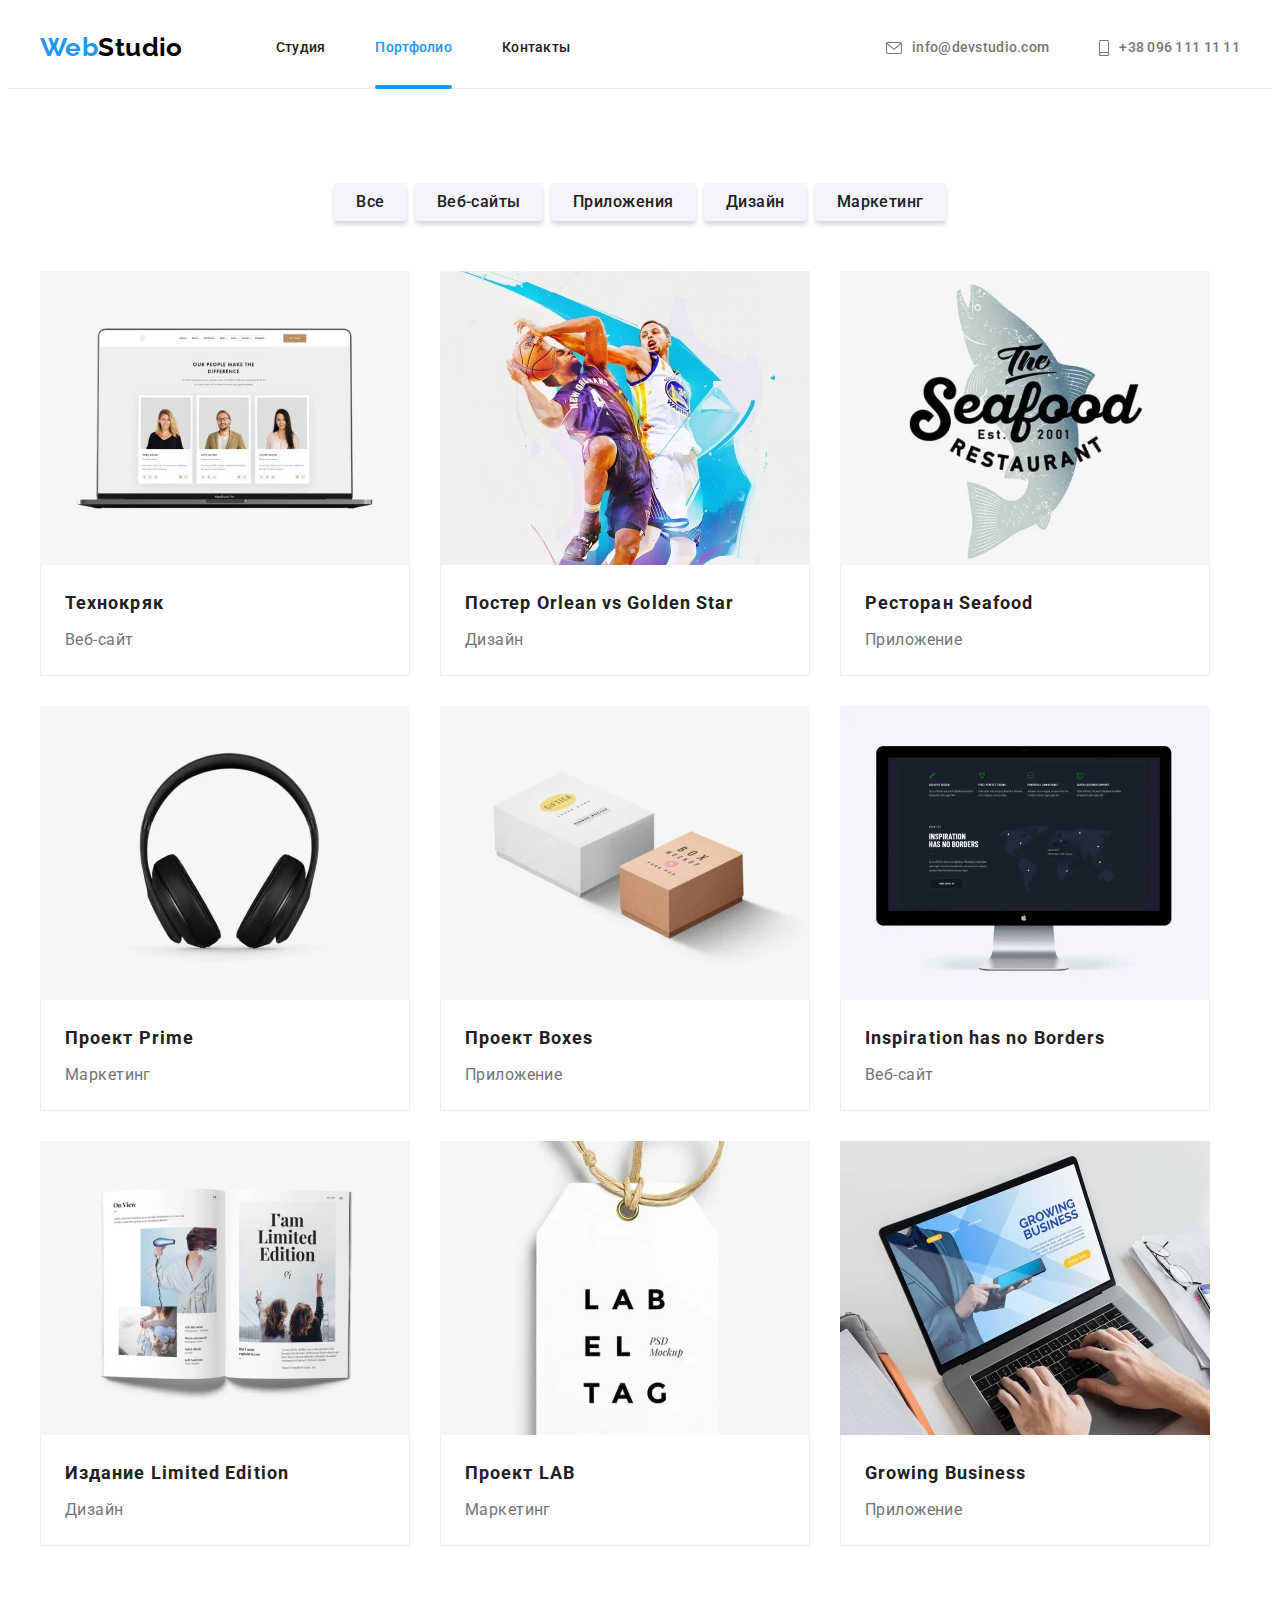
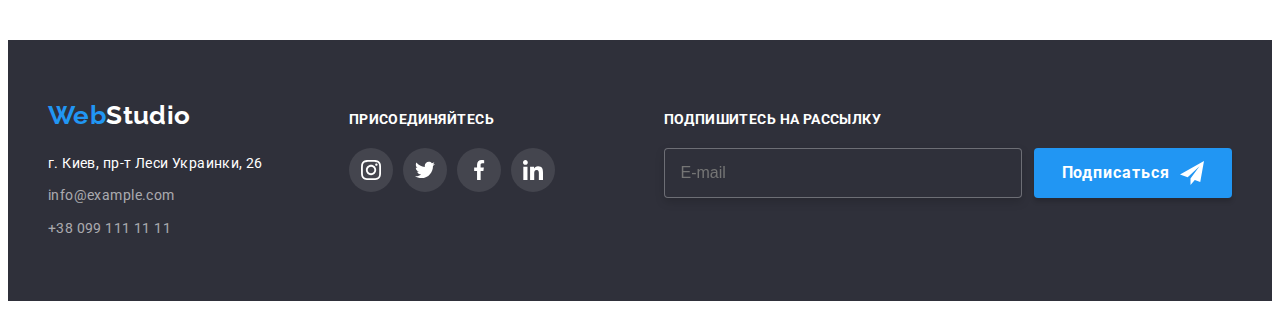
==== commit ad27f912: "update Img" ====
--- a/portfolio.html
+++ b/portfolio.html
@@ -146,25 +146,24 @@
 					<li class="projects__item">
 						<a href="" class="projects__link">
 							<div class="projects__box">
-								<!-- <source
-								srcset="./images/projects/project_1/project_1.webp 450w,./images/projects/project_1/project_1@2x.webp 900w"
-								type="image/webp"
-								sizes="(min-width: 1200px) 370px, (min-width: 768px) 354px, 100vw"> -->
-								<source
-									srcset="./images/projects/desktop/project_1/project_1.webp 370w, ./images/projects/desktop/project_1/project_1@2x.webp 740w"
-									type="image/webp" media="(min-width:1200px)"
-									sizes="(min-width: 1200px) 370px, 100vw">
-								<source
-									srcset="./images/projects/tablet/project_1/project_1.webp 354w, ./images/projects/tablet/project_1/project_1@2x.webp 708w"
-									type="image/webp" media="(min-width:768px)" sizes="(min-width: 768px) 354px, 100vw">
-								<source
-									srcset="./images/projects/mobile/project_1/project_1.webp 450w, ./images/projects/mobile/project_1/project_1@2x.webp 900w"
-									type="image/webp" media="(min-width:480px)" sizes="(min-width:480px) 450px, 100vw">
-								<img class="projects__image image"
-									srcset="./images/projects/mobile/project_1/project_1.jpg 450w, ./images/projects/mobile/project_1/project_1@2x.jpg 900w"
-									src="./images/projects/mobile/project_1/project_1.jpg"
-									alt="Открытый ноутбук с веб-сайтом Технокряк"
-									sizes="(min-width:1200px) 370px, (min-width:768px) 354px, 100vw" />
+								<picture>
+									<source
+										srcset="./images/projects/desktop/project_1/project_1.webp 370w, ./images/projects/desktop/project_1/project_1@2x.webp 740w"
+										type="image/webp" media="(min-width:1200px)"
+										sizes="(min-width: 1200px) 370px, 100vw">
+									<source
+										srcset="./images/projects/tablet/project_1/project_1.webp 354w, ./images/projects/tablet/project_1/project_1@2x.webp 708w"
+										type="image/webp" media="(min-width:768px)"
+										sizes="(min-width: 768px) 354px, 100vw">
+									<source
+										srcset="./images/projects/mobile/project_1/project_1.webp 450w, ./images/projects/mobile/project_1/project_1@2x.webp 900w"
+										type="image/webp" media="(min-width:480px)"
+										sizes="(min-width:480px) 450px, 100vw">
+									<img class="projects__image image"
+										srcset="./images/projects/mobile/project_1/project_1.jpg 450w, ./images/projects/mobile/project_1/project_1@2x.jpg 900w"
+										src="./images/projects/mobile/project_1/project_1.jpg"
+										alt="Открытый ноутбук с веб-сайтом Технокряк"
+										sizes="(min-width:1200px) 370px, (min-width:768px) 354px, 100vw" />
 								</picture>
 								<p class="projects__description">
 									Ресурс предлагает комплексные предложения с разным уровнем функционала и сервисов.
@@ -181,21 +180,24 @@
 					<li class="projects__item">
 						<a href="" class="projects__link">
 							<div class="projects__box">
-								<source
-									srcset="./images/projects/desktop/project_2/project_2.webp 370w, ./images/projects/desktop/project_2/project_2@2x.webp 740w"
-									type="image/webp" media="(min-width:1200px)"
-									sizes="(min-width: 1200px) 370px, 100vw">
-								<source
-									srcset="./images/projects/tablet/project_2/project_2.webp 354w, ./images/projects/tablet/project_2/project_2@2x.webp 708w"
-									type="image/webp" media="(min-width:768px)" sizes="(min-width: 768px) 354px, 100vw">
-								<source
-									srcset="./images/projects/mobile/project_2/project_2.webp 450w, ./images/projects/mobile/project_2/project_2@2x.webp 900w"
-									type="image/webp" media="(min-width:480px)" sizes="(min-width:480px) 450px, 100vw">
-								<img class="projects__image image"
-									srcset="./images/projects/mobile/project_2/project_2.jpg 450w, ./images/projects/mobile/project_2/project_2@2x.jpg 900w"
-									src="./images/projects/mobile/project_2/project_2.jpg"
-									alt="Два баскетболиста в перехвате мяча"
-									sizes="(min-width:1200px) 370px, (min-width:768px) 354px, 100vw" />
+								<picture>
+									<source
+										srcset="./images/projects/desktop/project_2/project_2.webp 370w, ./images/projects/desktop/project_2/project_2@2x.webp 740w"
+										type="image/webp" media="(min-width:1200px)"
+										sizes="(min-width: 1200px) 370px, 100vw">
+									<source
+										srcset="./images/projects/tablet/project_2/project_2.webp 354w, ./images/projects/tablet/project_2/project_2@2x.webp 708w"
+										type="image/webp" media="(min-width:768px)"
+										sizes="(min-width: 768px) 354px, 100vw">
+									<source
+										srcset="./images/projects/mobile/project_2/project_2.webp 450w, ./images/projects/mobile/project_2/project_2@2x.webp 900w"
+										type="image/webp" media="(min-width:480px)"
+										sizes="(min-width:480px) 450px, 100vw">
+									<img class="projects__image image"
+										srcset="./images/projects/mobile/project_2/project_2.jpg 450w, ./images/projects/mobile/project_2/project_2@2x.jpg 900w"
+										src="./images/projects/mobile/project_2/project_2.jpg"
+										alt="Два баскетболиста в перехвате мяча"
+										sizes="(min-width:1200px) 370px, (min-width:768px) 354px, 100vw" />
 								</picture>
 								<p class="projects__description">
 									Ресурс предлагает комплексные предложения с разным уровнем функционала и сервисов.
@@ -215,20 +217,22 @@
 					<li class="projects__item">
 						<a href="" class="projects__link">
 							<div class="projects__box">
-								<source
-									srcset="./images/projects/desktop/project_3/project_3.webp 370w, ./images/projects/desktop/project_3/project_3@2x.webp 740w"
-									type="image/webp" media="(min-width:1200px)" sizes="(min-width:1200px) 370px">
-								<source
-									srcset="./images/projects/tablet/project_3/project_3.webp 354w, ./images/projects/tablet/project_3/project_3@2x.webp 708w"
-									type="image/webp" media="(min-width:768px)" sizes="(min-width:768px) 354px">
-								<source
-									srcset="./images/projects/mobile/project_3/project_3.webp 450w, ./images/projects/mobile/project_3/project_3@2x.webp 900w"
-									type="image/webp" media="(min-width:480px)" sizes="(min-width:480px) 450px, 100vw">
-								<img class="projects__image image"
-									srcset="./images/projects/mobile/project_3/project_3.jpg 450w, ./images/projects/mobile/project_3/project_3@2x.jpg 900w"
-									src="./images/projects/mobile/project_3/project_3.jpg"
-									alt="Логотип ресторана на фоне акулы"
-									sizes="(min-width:1200px) 370px, (min-width:768px) 354px, 100vw" />
+								<picture>
+									<source
+										srcset="./images/projects/desktop/project_3/project_3.webp 370w, ./images/projects/desktop/project_3/project_3@2x.webp 740w"
+										type="image/webp" media="(min-width:1200px)" sizes="(min-width:1200px) 370px">
+									<source
+										srcset="./images/projects/tablet/project_3/project_3.webp 354w, ./images/projects/tablet/project_3/project_3@2x.webp 708w"
+										type="image/webp" media="(min-width:768px)" sizes="(min-width:768px) 354px">
+									<source
+										srcset="./images/projects/mobile/project_3/project_3.webp 450w, ./images/projects/mobile/project_3/project_3@2x.webp 900w"
+										type="image/webp" media="(min-width:480px)"
+										sizes="(min-width:480px) 450px, 100vw">
+									<img class="projects__image image"
+										srcset="./images/projects/mobile/project_3/project_3.jpg 450w, ./images/projects/mobile/project_3/project_3@2x.jpg 900w"
+										src="./images/projects/mobile/project_3/project_3.jpg"
+										alt="Логотип ресторана на фоне акулы"
+										sizes="(min-width:1200px) 370px, (min-width:768px) 354px, 100vw" />
 								</picture>
 								<p class="projects__description">
 									Ресурс предлагает комплексные предложения с разным уровнем функционала и сервисов.
@@ -248,19 +252,21 @@
 					<li class="projects__item">
 						<a href="" class="projects__link">
 							<div class="projects__box">
-								<source
-									srcset="./images/projects/desktop/project_4/project_4.webp 450w, ./images/projects/desktop/project_4/project_4@2x.webp 900w"
-									type="image/webp" media="(min-width:1200px)" sizes="(min-width:1200px) 370px">
-								<source
-									srcset="./images/projects/tablet/project_4/project_4.webp 450w, ./images/projects/tablet/project_4/project_4@2x.webp 900w"
-									type="image/webp" media="(min-width:768px)" sizes="(min-width:768px) 354px">
-								<source
-									srcset="./images/projects/mobile/project_4/project_4.webp 450w, ./images/projects/mobile/project_4/project_4@2x.webp 900w"
-									type="image/webp" media="(min-width:480px)" sizes="(min-width:480px) 450px, 100vw">
-								<img class="projects__image image"
-									srcset="./images/projects/mobile/project_4/project_4.jpg 450w, ./images/projects/mobile/project_4/project_4@2x.jpg 900w"
-									src="./images/projects/mobile/project_4/project_4.jpg" alt="Наушники"
-									sizes="(min-width:1200px) 370px, (min-width:768px) 354px, 100vw" />
+								<picture>
+									<source
+										srcset="./images/projects/desktop/project_4/project_4.webp 450w, ./images/projects/desktop/project_4/project_4@2x.webp 900w"
+										type="image/webp" media="(min-width:1200px)" sizes="(min-width:1200px) 370px">
+									<source
+										srcset="./images/projects/tablet/project_4/project_4.webp 450w, ./images/projects/tablet/project_4/project_4@2x.webp 900w"
+										type="image/webp" media="(min-width:768px)" sizes="(min-width:768px) 354px">
+									<source
+										srcset="./images/projects/mobile/project_4/project_4.webp 450w, ./images/projects/mobile/project_4/project_4@2x.webp 900w"
+										type="image/webp" media="(min-width:480px)"
+										sizes="(min-width:480px) 450px, 100vw">
+									<img class="projects__image image"
+										srcset="./images/projects/mobile/project_4/project_4.jpg 450w, ./images/projects/mobile/project_4/project_4@2x.jpg 900w"
+										src="./images/projects/mobile/project_4/project_4.jpg" alt="Наушники"
+										sizes="(min-width:1200px) 370px, (min-width:768px) 354px, 100vw" />
 								</picture>
 								<p class="projects__description">
 									Ресурс предлагает комплексные предложения с разным уровнем функционала и сервисов.
@@ -280,20 +286,22 @@
 					<li class="projects__item">
 						<a href="" class="projects__link">
 							<div class="projects__box">
-								<source
-									srcset="./images/projects/desktop/project_5/project_5.webp 450w, ./images/projects/desktop/project_5/project_5@2x.webp 900w"
-									type="image/webp" media="(min-width:1200px)" sizes="(min-width:1200px) 370px">
-								<source
-									srcset="./images/projects/tablet/project_5/project_5.webp 450w, ./images/projects/tablet/project_5/project_5@2x.webp 900w"
-									type="image/webp" media="(min-width:768px)" sizes="(min-width:768px) 354px">
-								<source
-									srcset="./images/projects/mobile/project_5/project_5.webp 450w, ./images/projects/mobile/project_5/project_5@2x.webp 900w"
-									type="image/webp" media="(min-width:480px)" sizes="(min-width:480px) 450px, 100vw">
-								<img class="projects__image image"
-									srcset="./images/projects/mobile/project_5/project_5.jpg 450w, ./images/projects/mobile/project_5/project_5@2x.jpg 900w"
-									src="./images/projects/mobile/project_5/project_5.jpg"
-									alt="Две коробки: белая и бежевая"
-									sizes="(min-width:1200px) 370px, (min-width:768px) 354px, 100vw" />
+								<picture>
+									<source
+										srcset="./images/projects/desktop/project_5/project_5.webp 450w, ./images/projects/desktop/project_5/project_5@2x.webp 900w"
+										type="image/webp" media="(min-width:1200px)" sizes="(min-width:1200px) 370px">
+									<source
+										srcset="./images/projects/tablet/project_5/project_5.webp 450w, ./images/projects/tablet/project_5/project_5@2x.webp 900w"
+										type="image/webp" media="(min-width:768px)" sizes="(min-width:768px) 354px">
+									<source
+										srcset="./images/projects/mobile/project_5/project_5.webp 450w, ./images/projects/mobile/project_5/project_5@2x.webp 900w"
+										type="image/webp" media="(min-width:480px)"
+										sizes="(min-width:480px) 450px, 100vw">
+									<img class="projects__image image"
+										srcset="./images/projects/mobile/project_5/project_5.jpg 450w, ./images/projects/mobile/project_5/project_5@2x.jpg 900w"
+										src="./images/projects/mobile/project_5/project_5.jpg"
+										alt="Две коробки: белая и бежевая"
+										sizes="(min-width:1200px) 370px, (min-width:768px) 354px, 100vw" />
 								</picture>
 								<p class="projects__description">
 									Ресурс предлагает комплексные предложения с разным уровнем функционала и сервисов.
@@ -313,20 +321,22 @@
 					<li class="projects__item">
 						<a href="" class="projects__link">
 							<div class="projects__box">
-								<source
-									srcset="./images/projects/desktop/project_6/project_6.webp 450w, ./images/projects/desktop/project_6/project_6@2x.webp 900w"
-									type="image/webp" media="(min-width:1200px)" sizes="(min-width:1200px) 370px">
-								<source
-									srcset="./images/projects/tablet/project_6/project_6.webp 450w, ./images/projects/tablet/project_6/project_6@2x.webp 900w"
-									type="image/webp" media="(min-width:768px)" sizes="(min-width:768px) 354px">
-								<source
-									srcset="./images/projects/mobile/project_6/project_6.webp 450w, ./images/projects/mobile/project_6/project_6@2x.webp 900w"
-									type="image/webp" media="(min-width:480px)" sizes="(min-width:480px) 450px, 100vw">
-								<img class="projects__image image"
-									srcset="./images/projects/mobile/project_6/project_6.jpg 450w, ./images/projects/mobile/project_6/project_6@2x.jpg 900w"
-									src="./images/projects/mobile/project_6/project_6.jpg"
-									alt="Монитор с открытым веб-сайтом"
-									sizes="(min-width:1200px) 370px, (min-width:768px) 354px, 100vw" />
+								<picture>
+									<source
+										srcset="./images/projects/desktop/project_6/project_6.webp 450w, ./images/projects/desktop/project_6/project_6@2x.webp 900w"
+										type="image/webp" media="(min-width:1200px)" sizes="(min-width:1200px) 370px">
+									<source
+										srcset="./images/projects/tablet/project_6/project_6.webp 450w, ./images/projects/tablet/project_6/project_6@2x.webp 900w"
+										type="image/webp" media="(min-width:768px)" sizes="(min-width:768px) 354px">
+									<source
+										srcset="./images/projects/mobile/project_6/project_6.webp 450w, ./images/projects/mobile/project_6/project_6@2x.webp 900w"
+										type="image/webp" media="(min-width:480px)"
+										sizes="(min-width:480px) 450px, 100vw">
+									<img class="projects__image image"
+										srcset="./images/projects/mobile/project_6/project_6.jpg 450w, ./images/projects/mobile/project_6/project_6@2x.jpg 900w"
+										src="./images/projects/mobile/project_6/project_6.jpg"
+										alt="Монитор с открытым веб-сайтом"
+										sizes="(min-width:1200px) 370px, (min-width:768px) 354px, 100vw" />
 								</picture>
 								<p class="projects__description">
 									Ресурс предлагает комплексные предложения с разным уровнем функционала и сервисов.
@@ -343,19 +353,21 @@
 					<li class="projects__item">
 						<a href="" class="projects__link">
 							<div class="projects__box">
-								<source
-									srcset="./images/projects/desktop/project_7/project_7.webp 450w, ./images/projects/desktop/project_7/project_7@2x.webp 900w"
-									type="image/webp" media="(min-width:1200px)" sizes="(min-width:1200px) 370px">
-								<source
-									srcset="./images/projects/tablet/project_7/project_7.webp 450w, ./images/projects/tablet/project_7/project_7@2x.webp 900w"
-									type="image/webp" media="(min-width:768px)" sizes="(min-width:768px) 354px">
-								<source
-									srcset="./images/projects/mobile/project_7/project_7.webp 450w, ./images/projects/mobile/project_7/project_7@2x.webp 900w"
-									type="image/webp" media="(min-width:480px)" sizes="(min-width:480px) 450px, 100vw">
-								<img class="projects__image image"
-									srcset="./images/projects/mobile/project_7/project_7.jpg 450w, ./images/projects/mobile/project_7/project_7@2x.jpg 900w"
-									src="./images/projects/mobile/project_7/project_7.jpg" alt="Разворот журнала"
-									sizes="(min-width:1200px) 370px, (min-width:768px) 354px, 100vw" />
+								<picture>
+									<source
+										srcset="./images/projects/desktop/project_7/project_7.webp 450w, ./images/projects/desktop/project_7/project_7@2x.webp 900w"
+										type="image/webp" media="(min-width:1200px)" sizes="(min-width:1200px) 370px">
+									<source
+										srcset="./images/projects/tablet/project_7/project_7.webp 450w, ./images/projects/tablet/project_7/project_7@2x.webp 900w"
+										type="image/webp" media="(min-width:768px)" sizes="(min-width:768px) 354px">
+									<source
+										srcset="./images/projects/mobile/project_7/project_7.webp 450w, ./images/projects/mobile/project_7/project_7@2x.webp 900w"
+										type="image/webp" media="(min-width:480px)"
+										sizes="(min-width:480px) 450px, 100vw">
+									<img class="projects__image image"
+										srcset="./images/projects/mobile/project_7/project_7.jpg 450w, ./images/projects/mobile/project_7/project_7@2x.jpg 900w"
+										src="./images/projects/mobile/project_7/project_7.jpg" alt="Разворот журнала"
+										sizes="(min-width:1200px) 370px, (min-width:768px) 354px, 100vw" />
 								</picture>
 								<p class="projects__description">
 									Ресурс предлагает комплексные предложения с разным уровнем функционала и сервисов.
@@ -375,20 +387,22 @@
 					<li class="projects__item">
 						<a href="" class="projects__link">
 							<div class="projects__box">
-								<source
-									srcset="./images/projects/desktop/project_8/project_8.webp 370w, ./images/projects/desktop/project_8/project_8@2x.webp 740w"
-									type="image/webp" media="(min-width:1200px)" sizes="(min-width:1200px) 370px">
-								<source
-									srcset="./images/projects/tablet/project_8/project_8.webp 354w, ./images/projects/tablet/project_8/project_8@2x.webp 708w"
-									type="image/webp" media="(min-width:768px)" sizes="(min-width:768px) 354px">
-								<source
-									srcset="./images/projects/mobile/project_8/project_8.webp 450w, ./images/projects/mobile/project_8/project_8@2x.webp 900w"
-									type="image/webp" media="(min-width:480px)" sizes="(min-width:480px) 450px, 100vw">
-								<img class="projects__image image"
-									srcset="./images/projects/tablet/project_8/project_8.jpg 354w, ./images/projects/tablet/project_8/project_8@2x.jpg 708w"
-									src="./images/projects/tablet/project_8/project_8.jpg"
-									alt="Бирка с названием проекта"
-									sizes="(min-width:1200px) 370px, (min-width:768px) 354px, 100vw" />
+								<picture>
+									<source
+										srcset="./images/projects/desktop/project_8/project_8.webp 370w, ./images/projects/desktop/project_8/project_8@2x.webp 740w"
+										type="image/webp" media="(min-width:1200px)" sizes="(min-width:1200px) 370px">
+									<source
+										srcset="./images/projects/tablet/project_8/project_8.webp 354w, ./images/projects/tablet/project_8/project_8@2x.webp 708w"
+										type="image/webp" media="(min-width:768px)" sizes="(min-width:768px) 354px">
+									<source
+										srcset="./images/projects/mobile/project_8/project_8.webp 450w, ./images/projects/mobile/project_8/project_8@2x.webp 900w"
+										type="image/webp" media="(min-width:480px)"
+										sizes="(min-width:480px) 450px, 100vw">
+									<img class="projects__image image"
+										srcset="./images/projects/tablet/project_8/project_8.jpg 354w, ./images/projects/tablet/project_8/project_8@2x.jpg 708w"
+										src="./images/projects/tablet/project_8/project_8.jpg"
+										alt="Бирка с названием проекта"
+										sizes="(min-width:1200px) 370px, (min-width:768px) 354px, 100vw" />
 								</picture>
 								<p class="projects__description">
 									Ресурс предлагает комплексные предложения с разным уровнем функционала и сервисов.
@@ -408,20 +422,22 @@
 					<li class="projects__item">
 						<a href="" class="projects__link">
 							<div class="projects__box">
-								<source
-									srcset="./images/projects/desktop/project_9/project_9.webp 450w, ./images/projects/desktop/project_9/project_9@2x.webp 900w"
-									type="image/webp" media="(min-width:1200px)" sizes="(min-width:1200px) 370px">
-								<source
-									srcset="./images/projects/tablet/project_9/project_9.webp 450w, ./images/projects/tablet/project_9/project_9@2x.webp 900w"
-									type="image/webp" media="(min-width:768px)" sizes="(min-width:768px) 354px">
-								<source
-									srcset="./images/projects/mobile/project_9/project_9.webp 450w, ./images/projects/mobile/project_9/project_9@2x.webp 900w"
-									type="image/webp" media="(min-width:480px)" sizes="(min-width:480px) 450px, 100vw">
-								<img class="projects__image image"
-									srcset="./images/projects/mobile/project_9/project_9.jpg 450w, ./images/projects/mobile/project_9/project_9@2x.jpg 900w"
-									src="./images/projects/mobile/project_9/project_9.jpg"
-									alt="Человек печатает на ноутбуке и на экране открыт веб-сайт"
-									sizes="(min-width:1200px) 370px, (min-width:768px) 354px, 100vw" />
+								<picture>
+									<source
+										srcset="./images/projects/desktop/project_9/project_9.webp 450w, ./images/projects/desktop/project_9/project_9@2x.webp 900w"
+										type="image/webp" media="(min-width:1200px)" sizes="(min-width:1200px) 370px">
+									<source
+										srcset="./images/projects/tablet/project_9/project_9.webp 450w, ./images/projects/tablet/project_9/project_9@2x.webp 900w"
+										type="image/webp" media="(min-width:768px)" sizes="(min-width:768px) 354px">
+									<source
+										srcset="./images/projects/mobile/project_9/project_9.webp 450w, ./images/projects/mobile/project_9/project_9@2x.webp 900w"
+										type="image/webp" media="(min-width:480px)"
+										sizes="(min-width:480px) 450px, 100vw">
+									<img class="projects__image image"
+										srcset="./images/projects/mobile/project_9/project_9.jpg 450w, ./images/projects/mobile/project_9/project_9@2x.jpg 900w"
+										src="./images/projects/mobile/project_9/project_9.jpg"
+										alt="Человек печатает на ноутбуке и на экране открыт веб-сайт"
+										sizes="(min-width:1200px) 370px, (min-width:768px) 354px, 100vw" />
 								</picture>
 								<p class="projects__description">
 									Ресурс предлагает комплексные предложения с разным уровнем функционала и сервисов.
--- a/css/main.min.css
+++ b/css/main.min.css
@@ -1,2 +1,2 @@
-.section__title--hidden,.form__input-checkbox{position:absolute;white-space:nowrap;margin:-1px;width:1px;height:1px;overflow:hidden;border:0;padding:0;clip:rect(0 0 0 0);-webkit-clip-path:inset(50%);clip-path:inset(50%)}.social-links,.site-nav__list,.contacts,.mobile-menu__contacts,.mobile-menu__socials,.features__list,.work__list,.team__list,.clients__list,.filters,.projects,.address__list{list-style:none;padding:0;margin:0}.social-links__link,.site-nav__link,.contacts__link,.mobile-menu__navigation-link,.mobile-menu__contacts-tel,.mobile-menu__contacts-mail,.mobile-menu__socials-link,.clients__link{text-decoration:none;color:inherit}.social-links__link:hover,.site-nav__link:hover,.contacts__link:hover,.mobile-menu__navigation-link:hover,.mobile-menu__contacts-tel:hover,.mobile-menu__contacts-mail:hover,.mobile-menu__socials-link:hover,.clients__link:hover,.social-links__link:focus,.site-nav__link:focus,.contacts__link:focus,.mobile-menu__navigation-link:focus,.mobile-menu__contacts-tel:focus,.mobile-menu__contacts-mail:focus,.mobile-menu__socials-link:focus,.clients__link:focus{color:#2196f3}body{font-family:"Roboto",sans-serif;font-weight:400;font-size:14px;letter-spacing:0.03em;color:#212121;background-color:#fff}h1,h2,h3,h4,h5,h6,p{margin-top:0;margin-bottom:0;padding-top:0;padding-bottom:0}.logo{font-family:"Raleway",sans-serif;font-weight:700;font-size:24px;line-height:1.17;text-decoration:none;color:inherit}@media screen and (min-width: 1200px){.logo{font-size:26px;line-height:1.2}}.logo--header-accent{color:#000;padding-top:16px;padding-bottom:16px}@media screen and (min-width: 768px){.logo--header-accent{padding-top:26px;padding-bottom:26px;margin-right:88px}}@media screen and (min-width: 1200px){.logo--header-accent{padding-top:24px;padding-bottom:25px;margin-right:93px}}.logo--footer-accent{display:block;margin-bottom:20px;color:#fff}.mobile-menu.is-open ~ .logo--header-accent{display:none}.logo__label{color:#2196f3}.button{font-family:inherit;font-weight:700;font-size:16px;line-height:1.88;letter-spacing:0.06em;color:#fff;background-color:#2196f3;-webkit-box-shadow:0px 4px 4px rgba(0,0,0,0.15);box-shadow:0px 4px 4px rgba(0,0,0,0.15);border-radius:4px;border-width:0;border-color:#2196f3;cursor:pointer;-webkit-transition:color 250ms cubic-bezier(0.4, 0, 0.2, 1),background-color 250ms cubic-bezier(0.4, 0, 0.2, 1),border-color 250ms cubic-bezier(0.4, 0, 0.2, 1);transition:color 250ms cubic-bezier(0.4, 0, 0.2, 1),background-color 250ms cubic-bezier(0.4, 0, 0.2, 1),border-color 250ms cubic-bezier(0.4, 0, 0.2, 1)}.button:hover,.button:focus{background-color:#188ce8;border-color:#188ce8}.image{display:block;max-width:100%;height:auto}.container{width:100%;margin-top:0;margin-bottom:0;margin-left:auto;margin-right:auto;padding-top:0;padding-bottom:0;padding-left:15px;padding-right:15px}@media screen and (min-width: 1200px){.container{max-width:1200px}}.section{width:100%;margin-left:auto;margin-right:auto;padding-top:60px;padding-bottom:60px}@media screen and (min-width: 1200px){.section{width:1200px;padding-top:94px;padding-bottom:94px}}.section__title{margin-bottom:30px;font-weight:700;font-size:28px;line-height:1.17;text-align:center}@media screen and (min-width: 1200px){.section__title{margin-bottom:50px;font-size:36px}}.social-links{display:-webkit-box;display:-ms-flexbox;display:flex;-ms-flex-wrap:wrap;flex-wrap:wrap;-webkit-box-pack:center;-ms-flex-pack:center;justify-content:center}.social-links__item:not(:last-child){margin-right:10px}.social-links__item--bgc{border-radius:50%;background:rgba(255,255,255,0.1)}.social-links__link{display:-webkit-box;display:-ms-flexbox;display:flex;-webkit-box-align:center;-ms-flex-align:center;align-items:center;-webkit-box-pack:center;-ms-flex-pack:center;justify-content:center;width:44px;height:44px;color:#afb1b8;border-radius:50%;-webkit-transition:color 250ms cubic-bezier(0.4, 0, 0.2, 1),background-color 250ms cubic-bezier(0.4, 0, 0.2, 1);transition:color 250ms cubic-bezier(0.4, 0, 0.2, 1),background-color 250ms cubic-bezier(0.4, 0, 0.2, 1)}.social-links__link:hover,.social-links__link:focus{color:#fff;background-color:#2196f3}.social-links__icon{fill:currentColor}.social-links__icon--white{fill:#fff}.header{position:relative;width:100%;height:60px;border-bottom:1px solid #ececec}@media screen and (min-width: 768px){.header{height:auto}}.header__container{display:-webkit-box;display:-ms-flexbox;display:flex;-webkit-box-align:center;-ms-flex-align:center;align-items:center;text-align:left}.site-nav__list{display:none}@media screen and (min-width: 768px){.site-nav__list{display:-webkit-box;display:-ms-flexbox;display:flex;-ms-flex-wrap:wrap;flex-wrap:wrap;-webkit-box-pack:center;-ms-flex-pack:center;justify-content:center}}.site-nav__item:not(:last-child){margin-right:50px}.site-nav__link{display:-webkit-box;display:-ms-flexbox;display:flex;-webkit-box-align:center;-ms-flex-align:center;align-items:center;padding-top:32px;padding-bottom:32px;font-weight:500;line-height:1.14;letter-spacing:0.02em;-webkit-transition:color 250ms cubic-bezier(0.4, 0, 0.2, 1);transition:color 250ms cubic-bezier(0.4, 0, 0.2, 1)}.site-nav__link--active{position:relative;color:#2196f3}.site-nav__link--active::after{position:absolute;content:"";bottom:-1px;left:0;width:100%;height:4px;border-radius:2px;background:#2196f3}.contacts{display:none;margin-left:auto}@media screen and (min-width: 768px){.contacts{display:block}}@media screen and (min-width: 1200px){.contacts{display:-webkit-box;display:-ms-flexbox;display:flex;-ms-flex-wrap:wrap;flex-wrap:wrap;-webkit-box-pack:center;-ms-flex-pack:center;justify-content:center;margin-left:auto}}.contacts__item{color:#757575}.contacts__item:not(:last-child){margin-bottom:10px}@media screen and (min-width: 1200px){.contacts__item:not(:last-child){margin-right:50px;margin-bottom:0}}.contacts__link{font-weight:500;font-size:12px;line-height:1.17;letter-spacing:0.02em;-webkit-transition:color 250ms cubic-bezier(0.4, 0, 0.2, 1);transition:color 250ms cubic-bezier(0.4, 0, 0.2, 1)}@media screen and (min-width: 1200px){.contacts__link{display:-webkit-box;display:-ms-flexbox;display:flex;-webkit-box-align:center;-ms-flex-align:center;align-items:center;padding-top:32px;padding-bottom:32px;font-size:14px;line-height:1.14}}.contacts__icon{margin-right:10px;fill:currentColor}.header__mobile-menu{position:fixed;top:0;left:0;z-index:10;width:100%;display:-webkit-box;display:-ms-flexbox;display:flex;-ms-flex-wrap:wrap;flex-wrap:wrap;padding:48px 40px;background-color:#fff;visibility:hidden;overflow-y:scroll}.header__mobile-menu.is-open{visibility:visible}@media screen and (min-width: 768px){.header__mobile-menu{display:none}}.mobile-menu__navigation{margin-bottom:302px}.mobile-menu__navigation-list{list-style:none;padding:0;margin:0}.mobile-menu__navigation-item:not(:last-child){margin-bottom:32px}.mobile-menu__navigation-link{display:-webkit-box;display:-ms-flexbox;display:flex;font-weight:500;font-size:40px;line-height:1.17;letter-spacing:0.02em;-webkit-transition:color 250ms cubic-bezier(0.4, 0, 0.2, 1);transition:color 250ms cubic-bezier(0.4, 0, 0.2, 1)}.mobile-menu__navigation-link--active{position:relative;color:#2196f3}.mobile-menu__contacts{margin-bottom:64px}.mobile-menu__contacts-item{line-height:1.17;letter-spacing:0.02em}.mobile-menu__contacts-item:not(:last-child){margin-bottom:32px}.mobile-menu__contacts-tel{font-weight:500;font-size:34px;color:#2196f3}.mobile-menu__contacts-mail{font-weight:500;font-size:24px;color:#757575}.mobile-menu__socials{display:-webkit-box;display:-ms-flexbox;display:flex;-ms-flex-wrap:wrap;flex-wrap:wrap;-webkit-box-pack:center;-ms-flex-pack:center;justify-content:center}.mobile-menu__socials-item{font-weight:500;font-size:18px;line-height:1.22;letter-spacing:0.02em;color:#2196f3}.mobile-menu__socials-item:not(:first-child){padding-left:10px}.mobile-menu__socials-item:not(:last-child){padding-right:10px;border-right:1px solid rgba(33,33,33,0.2)}.mobile-button{position:absolute;top:10px;right:15px;z-index:10;display:-webkit-box;display:-ms-flexbox;display:flex;-webkit-box-pack:center;-ms-flex-pack:center;justify-content:center;-webkit-box-align:center;-ms-flex-align:center;align-items:center;padding:0;width:40px;height:40px;color:#000;background:#fff;border:none;cursor:pointer;-webkit-transition:color 250ms cubic-bezier(0.4, 0, 0.2, 1);transition:color 250ms cubic-bezier(0.4, 0, 0.2, 1)}.mobile-button:hover,.mobile-button:focus{color:#2196f3}.mobile-button.is-open{position:fixed;overflow-y:scroll}@media screen and (min-width: 768px){.mobile-button{display:none}}.mobile-button__icon{fill:currentColor}.mobile-button__icon-open{display:block}.mobile-button.is-open .mobile-button__icon-open{display:none}.mobile-button__icon-close{display:none}.mobile-button.is-open .mobile-button__icon-close{position:fixed;display:block}.hero{margin-left:auto;margin-right:auto;padding-top:118px;padding-bottom:118px;width:100%;height:400px;background-color:#2f303a;background-image:-webkit-gradient(linear, left top, right top, from(rgba(47,48,58,0.4)), to(rgba(47,48,58,0.4))),url(../images/hero/mobile/hero_480.jpg);background-image:linear-gradient(to right, rgba(47,48,58,0.4), rgba(47,48,58,0.4)),url(../images/hero/mobile/hero_480.jpg);background-size:cover;text-align:center}@media (min-device-pixel-ratio: 2), (-webkit-min-device-pixel-ratio: 2), (min-resolution: 192dpi), (min-resolution: 2dppx){.hero{background-image:-webkit-gradient(linear, left top, right top, from(rgba(47,48,58,0.4)), to(rgba(47,48,58,0.4))),url(../images/hero/mobile/hero_480@2x.jpg);background-image:linear-gradient(to right, rgba(47,48,58,0.4), rgba(47,48,58,0.4)),url(../images/hero/mobile/hero_480@2x.jpg)}}@media screen and (min-width: 768px){.hero{background-image:-webkit-gradient(linear, left top, right top, from(rgba(47,48,58,0.4)), to(rgba(47,48,58,0.4))),url(../images/hero/tablet/hero_768.jpg);background-image:linear-gradient(to right, rgba(47,48,58,0.4), rgba(47,48,58,0.4)),url(../images/hero/tablet/hero_768.jpg)}}@media screen and (min-width: 768px) and (min-device-pixel-ratio: 2), screen and (min-width: 768px) and (-webkit-min-device-pixel-ratio: 2), screen and (min-width: 768px) and (min-resolution: 192dpi), screen and (min-width: 768px) and (min-resolution: 2dppx){.hero{background-image:-webkit-gradient(linear, left top, right top, from(rgba(47,48,58,0.4)), to(rgba(47,48,58,0.4))),url(../images/hero/tablet/hero_768@2x.jpg);background-image:linear-gradient(to right, rgba(47,48,58,0.4), rgba(47,48,58,0.4)),url(../images/hero/tablet/hero_768@2x.jpg)}}@media screen and (min-width: 1200px){.hero{padding-top:200px;padding-bottom:200px;max-width:1600px;height:600px;background-image:-webkit-gradient(linear, left top, right top, from(rgba(47,48,58,0.4)), to(rgba(47,48,58,0.4))),url(../images/hero/desktop/hero_1600.jpg);background-image:linear-gradient(to right, rgba(47,48,58,0.4), rgba(47,48,58,0.4)),url(../images/hero/desktop/hero_1600.jpg)}}@media screen and (min-width: 1200px) and (min-device-pixel-ratio: 2), screen and (min-width: 1200px) and (-webkit-min-device-pixel-ratio: 2), screen and (min-width: 1200px) and (min-resolution: 192dpi), screen and (min-width: 1200px) and (min-resolution: 2dppx){.hero{background-image:-webkit-gradient(linear, left top, right top, from(rgba(47,48,58,0.4)), to(rgba(47,48,58,0.4))),url(../images/hero/desktop/hero_1600@2x.jpg);background-image:linear-gradient(to right, rgba(47,48,58,0.4), rgba(47,48,58,0.4)),url(../images/hero/desktop/hero_1600@2x.jpg)}}.hero__title{margin-bottom:30px;font-weight:900;font-size:26px;line-height:1.62;letter-spacing:0.06em;text-transform:uppercase;color:#fff}@media screen and (min-width: 1200px){.hero__title{font-weight:900;font-size:44px;line-height:1.36}}.hero__button{display:inline-block;-webkit-box-align:center;-ms-flex-align:center;align-items:center;padding:10px 32px}@media screen and (min-width: 1200px){.features{padding-bottom:0}}@media screen and (min-width: 768px){.features__list{display:-webkit-box;display:-ms-flexbox;display:flex;-ms-flex-wrap:wrap;flex-wrap:wrap;-webkit-box-pack:center;-ms-flex-pack:center;justify-content:center}}.features__item{width:100%}.features__item:not(:last-child){margin-bottom:30px}@media screen and (min-width: 768px){.features__item{max-width:calc((100% - 60px)/2)}.features__item:nth-child(2n+1){margin-right:30px}}@media screen and (min-width: 1200px){.features__item{max-width:270px}.features__item:not(:last-child){margin-right:30px}}.features__icon{display:-webkit-box;display:-ms-flexbox;display:flex;-webkit-box-pack:center;-ms-flex-pack:center;justify-content:center;-webkit-box-align:center;-ms-flex-align:center;align-items:center;margin-bottom:30px;width:100%;height:120px;background:#f5f4fa;border-radius:4px}.features__title{margin-bottom:10px;font-weight:700;font-size:14px;line-height:1.14;text-transform:uppercase;text-align:center}@media screen and (min-width: 768px){.features__title{text-align:left}}.features__description{line-height:1.71;color:#757575}.work{display:none}@media screen and (min-width: 1200px){.work{display:block}}@media screen and (min-width: 768px){.work__list{display:-webkit-box;display:-ms-flexbox;display:flex;-ms-flex-wrap:wrap;flex-wrap:wrap;-webkit-box-pack:center;-ms-flex-pack:center;justify-content:center}}.work__item{position:relative}.work__item:not(:last-child){margin-right:30px}.work__image{height:294px}.work__label{position:absolute;bottom:0;left:0;display:-webkit-box;display:-ms-flexbox;display:flex;-webkit-box-pack:center;-ms-flex-pack:center;justify-content:center;-webkit-box-align:center;-ms-flex-align:center;align-items:center;width:370px;height:70px;background:rgba(47,48,58,0.8)}.work__description{font-weight:700;line-height:1.14;text-align:center;letter-spacing:0.03em;text-transform:uppercase;color:#fff}.team{background-color:#f5f4fa}@media screen and (min-width: 768px){.team__list{display:-webkit-box;display:-ms-flexbox;display:flex;-ms-flex-wrap:wrap;flex-wrap:wrap;-webkit-box-pack:center;-ms-flex-pack:center;justify-content:center}}.team__item{width:100%;background-color:#fff;-webkit-box-shadow:0px 1px 3px rgba(0,0,0,0.12),0px 1px 1px rgba(0,0,0,0.14),0px 2px 1px rgba(0,0,0,0.2);box-shadow:0px 1px 3px rgba(0,0,0,0.12),0px 1px 1px rgba(0,0,0,0.14),0px 2px 1px rgba(0,0,0,0.2);border-radius:0px 0px 4px 4px}.team__item:not(:last-child){margin-bottom:30px}@media screen and (min-width: 768px){.team__item{max-width:calc((100% - 30px)/2)}.team__item:nth-child(odd){margin-right:30px}.team__item:nth-last-child(-n+2){margin-bottom:30px}}@media screen and (min-width: 1200px){.team__item{max-width:270px;margin-bottom:0}.team__item:not(:last-child){margin-right:30px}}.team__image{width:100%;height:460px}@media screen and (min-width: 768px){.team__image{height:374px}}@media screen and (min-width: 1200px){.team__image{height:260px}}.team__wrap{padding-top:30px;padding-bottom:30px;text-align:center}.team__title{margin-bottom:10px;font-weight:500;font-size:16px;line-height:1.19}.team__description{margin-bottom:16px;font-weight:400;font-size:16px;line-height:1.19;color:#757575}.clients__list{display:-webkit-box;display:-ms-flexbox;display:flex;-ms-flex-wrap:wrap;flex-wrap:wrap;-webkit-box-pack:center;-ms-flex-pack:center;justify-content:center;margin:-15px}.clients__item{margin:15px;width:calc((100% - 30px*2)/2);height:92px}@media screen and (min-width: 768px){.clients__item{max-width:calc((100% - 30px*3)/3)}}@media screen and (min-width: 1200px){.clients__item{max-width:170px}}.clients__link{display:-webkit-box;display:-ms-flexbox;display:flex;-webkit-box-pack:center;-ms-flex-pack:center;justify-content:center;-webkit-box-align:center;-ms-flex-align:center;align-items:center;width:100%;height:100%;color:#afb1b8;border:1px solid #afb1b8;border-radius:4px;-webkit-transition:color 250ms cubic-bezier(0.4, 0, 0.2, 1),border 250ms cubic-bezier(0.4, 0, 0.2, 1);transition:color 250ms cubic-bezier(0.4, 0, 0.2, 1),border 250ms cubic-bezier(0.4, 0, 0.2, 1)}.clients__link:hover,.clients__link:focus{border:1px solid #2196f3;color:#2196f3}.clients__icon{fill:currentColor}.filters{display:-webkit-box;display:-ms-flexbox;display:flex;-ms-flex-wrap:wrap;flex-wrap:wrap;-webkit-box-pack:left;-ms-flex-pack:left;justify-content:left;margin-bottom:-15px}@media screen and (min-width: 768px){.filters{-webkit-box-pack:center;-ms-flex-pack:center;justify-content:center;margin-bottom:0}}.filters__item{margin-bottom:15px}.filters__item:not(:last-child){margin-right:8px}@media screen and (min-width: 768px){.filters__item{margin-bottom:0}}.filters__button{padding:6px 22px;width:auto;height:auto;font-family:inherit;font-weight:500;font-size:16px;line-height:1.62;letter-spacing:0.03em;color:#212121;background-color:#f5f4fa;border-color:transparent;border-radius:4px;-webkit-transition:color 250ms cubic-bezier(0.4, 0, 0.2, 1),background-color 250ms cubic-bezier(0.4, 0, 0.2, 1),-webkit-box-shadow 250ms cubic-bezier(0.4, 0, 0.2, 1);transition:color 250ms cubic-bezier(0.4, 0, 0.2, 1),background-color 250ms cubic-bezier(0.4, 0, 0.2, 1),-webkit-box-shadow 250ms cubic-bezier(0.4, 0, 0.2, 1);transition:color 250ms cubic-bezier(0.4, 0, 0.2, 1),background-color 250ms cubic-bezier(0.4, 0, 0.2, 1),box-shadow 250ms cubic-bezier(0.4, 0, 0.2, 1);transition:color 250ms cubic-bezier(0.4, 0, 0.2, 1),background-color 250ms cubic-bezier(0.4, 0, 0.2, 1),box-shadow 250ms cubic-bezier(0.4, 0, 0.2, 1),-webkit-box-shadow 250ms cubic-bezier(0.4, 0, 0.2, 1);cursor:pointer}.filters__button:active,.filters__button:hover,.filters__button:focus{color:#fff;background-color:#2196f3;-webkit-box-shadow:0px 3px 1px rgba(0,0,0,0.1),0px 1px 2px rgba(0,0,0,0.08),0px 2px 2px rgba(0,0,0,0.12);box-shadow:0px 3px 1px rgba(0,0,0,0.1),0px 1px 2px rgba(0,0,0,0.08),0px 2px 2px rgba(0,0,0,0.12)}.projects{margin-top:40px}@media screen and (min-width: 768px){.projects{display:-webkit-box;display:-ms-flexbox;display:flex;-ms-flex-wrap:wrap;flex-wrap:wrap;-webkit-box-pack:center;-ms-flex-pack:center;justify-content:center;margin-top:30px}}@media screen and (min-width: 1200px){.projects{margin-top:50px}}.projects__item{width:100%}.projects__item:not(:last-child){margin-bottom:30px}@media screen and (min-width: 768px){.projects__item{max-width:calc((100% - 30px)/2)}.projects__item:nth-child(odd){margin-right:30px}}@media screen and (min-width: 1200px){.projects__item{max-width:370px;margin-right:30px}.projects__item:nth-child(3n){margin-right:0}.projects__item:nth-last-child(-n+3){margin-bottom:0}}.projects__image{width:100%;height:294px}.projects__link{display:inline-block;width:100%;text-decoration:none;color:inherit;-webkit-transition:-webkit-box-shadow 250ms cubic-bezier(0.4, 0, 0.2, 1);transition:-webkit-box-shadow 250ms cubic-bezier(0.4, 0, 0.2, 1);transition:box-shadow 250ms cubic-bezier(0.4, 0, 0.2, 1);transition:box-shadow 250ms cubic-bezier(0.4, 0, 0.2, 1), -webkit-box-shadow 250ms cubic-bezier(0.4, 0, 0.2, 1)}.projects__link:hover,.projects__link:focus{color:inherit;-webkit-box-shadow:0px 1px 1px rgba(0,0,0,0.12),0px 4px 4px rgba(0,0,0,0.06),1px 4px 6px rgba(0,0,0,0.16);box-shadow:0px 1px 1px rgba(0,0,0,0.12),0px 4px 4px rgba(0,0,0,0.06),1px 4px 6px rgba(0,0,0,0.16)}.projects__wrap{padding-top:20px;padding-bottom:20px;padding-left:24px;padding-right:24px;border-right:1px solid #eeeeee;border-bottom:1px solid #eeeeee;border-left:1px solid #eeeeee}.projects__title{margin-bottom:4px;font-weight:700;font-size:18px;line-height:2;letter-spacing:0.06em;text-align:left}.projects__subtitle{font-weight:400;font-size:16px;line-height:1.88;text-align:left;color:#757575}.projects__box{position:relative;overflow:hidden}.projects__description{position:absolute;padding-top:63px;padding-bottom:63px;padding-left:24px;padding-right:24px;width:100%;height:100%;background-color:rgba(33,150,243,0.9);color:#fff;font-size:18px;line-height:1.56;text-align:left;-webkit-transition:-webkit-transform 250ms cubic-bezier(0.4, 0, 0.2, 1);transition:-webkit-transform 250ms cubic-bezier(0.4, 0, 0.2, 1);transition:transform 250ms cubic-bezier(0.4, 0, 0.2, 1);transition:transform 250ms cubic-bezier(0.4, 0, 0.2, 1), -webkit-transform 250ms cubic-bezier(0.4, 0, 0.2, 1)}.projects__link:hover .projects__description,.projects__link:focus .projects__description{-webkit-transform:translateY(-100%);transform:translateY(-100%)}.footer{padding-top:60px;padding-bottom:60px;background-color:#2f303a}.footer__container{display:block;text-align:center}@media screen and (min-width: 768px){.footer__container{display:-webkit-box;display:-ms-flexbox;display:flex;-ms-flex-wrap:wrap;flex-wrap:wrap;-webkit-box-pack:center;-ms-flex-pack:center;justify-content:center;-webkit-box-align:baseline;-ms-flex-align:baseline;align-items:baseline}}@media screen and (min-width: 1200px){.footer__container{text-align:left}}.footer__contacts{margin-bottom:60px}@media screen and (min-width: 768px){.footer__contacts{margin-right:165px}}@media screen and (min-width: 1200px){.footer__contacts{margin-bottom:0;margin-right:70px}}.address{font-style:inherit;line-height:1.71;color:rgba(255,255,255,0.6)}.address__list{display:block}.address__item:first-child{padding-top:0;color:#fff}.address__item:not(:last-child){margin-bottom:9px}.address__link{text-decoration:none;color:inherit}.footer__join{margin-bottom:60px}@media screen and (min-width: 768px){.footer__join{margin-bottom:0;margin-right:0}}@media screen and (min-width: 1200px){.footer__join{margin-right:93px}}.join__title{margin-bottom:20px;font-weight:700;line-height:1.14;text-transform:uppercase;color:#fff}@media screen and (min-width: 1200px){.footer__subscribe{margin-right:auto}}.subscribe__form{-webkit-box-pack:center;-ms-flex-pack:center;justify-content:center}@media screen and (min-width: 1200px){.subscribe__form{display:-webkit-box;display:-ms-flexbox;display:flex;-ms-flex-wrap:wrap;flex-wrap:wrap;-webkit-box-pack:center;-ms-flex-pack:center;justify-content:center}}.subscribe__title{margin-bottom:20px;font-weight:700;line-height:1.14;text-transform:uppercase;color:#fff}.subscribe__input{margin-bottom:20px;padding-top:15px;padding-bottom:15px;padding-left:16px;width:100%;height:50px;display:-webkit-box;display:-ms-flexbox;display:flex;-webkit-box-align:center;-ms-flex-align:center;align-items:center;font-size:16px;line-height:1.25;color:rgba(255,255,255,0.6);background-color:#2f303a;-webkit-box-sizing:border-box;box-sizing:border-box;border:1px solid rgba(255,255,255,0.3);-webkit-filter:drop-shadow(0px 4px 4px rgba(0,0,0,0.15));filter:drop-shadow(0px 4px 4px rgba(0,0,0,0.15));border-radius:4px;-webkit-transition:border-color transition-duration cubic-bezier(0.4, 0, 0.2, 1);transition:border-color transition-duration cubic-bezier(0.4, 0, 0.2, 1)}.subscribe__input:hover,.subscribe__input:focus,.subscribe__input:active{outline:0;border-color:#fff}@media screen and (min-width: 768px){.subscribe__input{width:450px}}@media screen and (min-width: 1200px){.subscribe__input{margin-bottom:0;margin-right:12px;width:358px}}.subscribe__button{display:-webkit-box;display:-ms-flexbox;display:flex;-webkit-box-align:center;-ms-flex-align:center;align-items:center;-webkit-box-pack:center;-ms-flex-pack:center;justify-content:center;text-align:center;padding:10px 28px;margin-left:auto;margin-right:auto}.subscribe__button::after{content:"";display:inline-block;width:24px;height:24px;margin-left:10px;background-image:url(../images/icons/send.svg);background-size:contain}.backdrop{position:fixed;top:0;left:0;width:100%;height:100%;background:rgba(0,0,0,0.2);-webkit-transition:opacity 250ms cubic-bezier(0.4, 0, 0.2, 1),visibility 250ms cubic-bezier(0.4, 0, 0.2, 1),-webkit-transform 250ms cubic-bezier(0.4, 0, 0.2, 1);transition:opacity 250ms cubic-bezier(0.4, 0, 0.2, 1),visibility 250ms cubic-bezier(0.4, 0, 0.2, 1),-webkit-transform 250ms cubic-bezier(0.4, 0, 0.2, 1);transition:opacity 250ms cubic-bezier(0.4, 0, 0.2, 1),visibility 250ms cubic-bezier(0.4, 0, 0.2, 1),transform 250ms cubic-bezier(0.4, 0, 0.2, 1);transition:opacity 250ms cubic-bezier(0.4, 0, 0.2, 1),visibility 250ms cubic-bezier(0.4, 0, 0.2, 1),transform 250ms cubic-bezier(0.4, 0, 0.2, 1),-webkit-transform 250ms cubic-bezier(0.4, 0, 0.2, 1)}.backdrop.is-hidden{opacity:0;pointer-events:none;visibility:hidden}.form{display:block;text-align:center}.form__field{display:block;margin-bottom:10px;text-align:left}.form__label{display:inline-block;margin-bottom:4px;font-size:12px;line-height:1.17;letter-spacing:0.01em;color:#757575}.form__wrapper{position:relative;display:block;width:calc(100%-80px)}.form__input{display:-webkit-box;display:-ms-flexbox;display:flex;padding-top:12px;padding-bottom:12px;padding-left:42px;padding-right:16px;width:100%;height:40px;color:#212121;border:1px solid rgba(33,33,33,0.2);border-radius:4px;-webkit-transition:border-color 250ms cubic-bezier(0.4, 0, 0.2, 1);transition:border-color 250ms cubic-bezier(0.4, 0, 0.2, 1)}.form__field:focus-within .form__input{outline:0;border-color:#2196f3}.form__icon{position:absolute;top:50%;left:12px;-webkit-transform:translateY(-50%);transform:translateY(-50%);fill:currentColor;-webkit-transition:fill 250ms cubic-bezier(0.4, 0, 0.2, 1);transition:fill 250ms cubic-bezier(0.4, 0, 0.2, 1)}.form__field:focus-within .form__icon{fill:#2196f3}.form__field-comment{margin-bottom:20px}.form__comment{display:-webkit-box;display:-ms-flexbox;display:flex;padding:12px 16px;width:100%;height:120px;resize:none;line-height:1.14;letter-spacing:0.01em;color:#212121;border:1px solid rgba(33,33,33,0.2);border-radius:4px;-webkit-transition:border-color 250ms cubic-bezier(0.4, 0, 0.2, 1);transition:border-color 250ms cubic-bezier(0.4, 0, 0.2, 1)}.form__comment:hover,.form__comment:focus,.form__comment:active{outline:0;border-color:#2196f3}.form__comment::-webkit-input-placeholder{color:rgba(117,117,117,0.5)}.form__comment:-ms-input-placeholder{color:rgba(117,117,117,0.5)}.form__comment::-ms-input-placeholder{color:rgba(117,117,117,0.5)}.form__comment::placeholder{color:rgba(117,117,117,0.5)}@media screen and (min-width: 480px){.form__comment{width:370px}}@media screen and (min-width: 1200px){.form__comment{width:448px}}.form__field-checkbox{display:-webkit-box;display:-ms-flexbox;display:flex;-webkit-box-pack:center;-ms-flex-pack:center;justify-content:center;-webkit-box-align:center;-ms-flex-align:center;align-items:center;margin-bottom:30px}.form__wrapper-checkbox{position:relative;display:block;margin-right:7px;width:16px;height:15px;cursor:pointer}.form__icon--checked{position:absolute;top:50%;left:0;-webkit-transform:translateY(-50%);transform:translateY(-50%);opacity:0;-webkit-transition:opacity 250ms cubic-bezier(0.4, 0, 0.2, 1);transition:opacity 250ms cubic-bezier(0.4, 0, 0.2, 1)}.form__input-checkbox:checked+.form__icon--checked{opacity:1}.form__icon--unchecked{position:absolute;top:50%;left:0;-webkit-transform:translateY(-50%);transform:translateY(-50%);width:16px;height:15px;border:2px solid #212121;border-radius:2px;-webkit-transition:border-color 250ms cubic-bezier(0.4, 0, 0.2, 1);transition:border-color 250ms cubic-bezier(0.4, 0, 0.2, 1)}.form__input-checkbox:checked ~ .form__icon--unchecked,.form__input-checkbox:focus ~ .form__icon--unchecked,.form__input-checkbox:hover ~ .form__icon--unchecked{border-color:#2196f3}.form__label-checkbox{margin-bottom:0;font-size:12px;line-height:1.17;color:#757575;cursor:pointer;-webkit-user-select:none;-moz-user-select:none;-ms-user-select:none;user-select:none}@media screen and (min-width: 1200px){.form__label-checkbox{font-size:14px;line-height:1.71}}.form__agreement{color:#2196f3}.form__send-button{padding:10px 55px}.modal{position:absolute;top:50%;left:50%;-webkit-transform:translate(-50%, -50%) scale(1);transform:translate(-50%, -50%) scale(1);padding:40px;width:calc(100vw - 30px);max-height:calc(100vh - 30px);background:#fff;-webkit-box-shadow:0px 1px 3px rgba(0,0,0,0.12),0px 1px 1px rgba(0,0,0,0.14),0px 2px 1px rgba(0,0,0,0.2);box-shadow:0px 1px 3px rgba(0,0,0,0.12),0px 1px 1px rgba(0,0,0,0.14),0px 2px 1px rgba(0,0,0,0.2);border-radius:4px;overflow-y:auto;opacity:1;-webkit-transition:visibility 250ms cubic-bezier(0.4, 0, 0.2, 1),opacity 250ms cubic-bezier(0.4, 0, 0.2, 1),-webkit-transform 250ms cubic-bezier(0.4, 0, 0.2, 1);transition:visibility 250ms cubic-bezier(0.4, 0, 0.2, 1),opacity 250ms cubic-bezier(0.4, 0, 0.2, 1),-webkit-transform 250ms cubic-bezier(0.4, 0, 0.2, 1);transition:transform 250ms cubic-bezier(0.4, 0, 0.2, 1),visibility 250ms cubic-bezier(0.4, 0, 0.2, 1),opacity 250ms cubic-bezier(0.4, 0, 0.2, 1);transition:transform 250ms cubic-bezier(0.4, 0, 0.2, 1),visibility 250ms cubic-bezier(0.4, 0, 0.2, 1),opacity 250ms cubic-bezier(0.4, 0, 0.2, 1),-webkit-transform 250ms cubic-bezier(0.4, 0, 0.2, 1)}.backdrop.is-hidden>.modal{-webkit-transform:translate(-50%, -50%) scale(1.5);transform:translate(-50%, -50%) scale(1.5)}@media screen and (min-width: 480px){.modal{width:450px}}@media screen and (min-width: 768px){.modal{position:absolute;top:50%;left:50%;-webkit-transform:translate(-50%, -50%) scale(1);transform:translate(-50%, -50%) scale(1)}}@media screen and (min-width: 1200px){.modal{width:528px;min-height:581px}}.modal__title{margin-bottom:12px;font-weight:700;font-size:20px;line-height:1.15;text-align:center}.modal__close-button{position:absolute;top:8px;right:8px;display:-webkit-box;display:-ms-flexbox;display:flex;-webkit-box-pack:center;-ms-flex-pack:center;justify-content:center;-webkit-box-align:center;-ms-flex-align:center;align-items:center;width:30px;height:30px;color:#000;background:#fff;border:1px solid rgba(0,0,0,0.1);border-radius:50%;cursor:pointer;-webkit-transition:color 250ms cubic-bezier(0.4, 0, 0.2, 1);transition:color 250ms cubic-bezier(0.4, 0, 0.2, 1)}.modal__close-button:hover,.modal__close-button:focus{color:#2196f3}.modal__icon{fill:currentColor}
+.section__title--hidden,.form__input-checkbox{position:absolute;white-space:nowrap;margin:-1px;width:1px;height:1px;overflow:hidden;border:0;padding:0;clip:rect(0 0 0 0);-webkit-clip-path:inset(50%);clip-path:inset(50%)}.social-links,.site-nav__list,.contacts,.mobile-menu__contacts,.mobile-menu__socials,.features__list,.work__list,.team__list,.clients__list,.filters,.projects,.address__list{list-style:none;padding:0;margin:0}.social-links__link,.site-nav__link,.contacts__link,.mobile-menu__navigation-link,.mobile-menu__contacts-tel,.mobile-menu__contacts-mail,.mobile-menu__socials-link,.clients__link{text-decoration:none;color:inherit}.social-links__link:hover,.site-nav__link:hover,.contacts__link:hover,.mobile-menu__navigation-link:hover,.mobile-menu__contacts-tel:hover,.mobile-menu__contacts-mail:hover,.mobile-menu__socials-link:hover,.clients__link:hover,.social-links__link:focus,.site-nav__link:focus,.contacts__link:focus,.mobile-menu__navigation-link:focus,.mobile-menu__contacts-tel:focus,.mobile-menu__contacts-mail:focus,.mobile-menu__socials-link:focus,.clients__link:focus{color:#2196f3}body{font-family:"Roboto",sans-serif;font-weight:400;font-size:14px;letter-spacing:0.03em;color:#212121;background-color:#fff}h1,h2,h3,h4,h5,h6,p{margin-top:0;margin-bottom:0;padding-top:0;padding-bottom:0}.logo{font-family:"Raleway",sans-serif;font-weight:700;font-size:24px;line-height:1.17;text-decoration:none;color:inherit}@media screen and (min-width: 1200px){.logo{font-size:26px;line-height:1.2}}.logo--header-accent{color:#000;padding-top:16px;padding-bottom:16px}@media screen and (min-width: 768px){.logo--header-accent{padding-top:26px;padding-bottom:26px;margin-right:88px}}@media screen and (min-width: 1200px){.logo--header-accent{padding-top:24px;padding-bottom:25px;margin-right:93px}}.logo--footer-accent{display:block;margin-bottom:20px;color:#fff}.mobile-menu.is-open ~ .logo--header-accent{display:none}.logo__label{color:#2196f3}.button{font-family:inherit;font-weight:700;font-size:16px;line-height:1.88;letter-spacing:0.06em;color:#fff;background-color:#2196f3;-webkit-box-shadow:0px 4px 4px rgba(0,0,0,0.15);box-shadow:0px 4px 4px rgba(0,0,0,0.15);border-radius:4px;border-width:0;border-color:#2196f3;cursor:pointer;-webkit-transition:color 250ms cubic-bezier(0.4, 0, 0.2, 1),background-color 250ms cubic-bezier(0.4, 0, 0.2, 1),border-color 250ms cubic-bezier(0.4, 0, 0.2, 1);transition:color 250ms cubic-bezier(0.4, 0, 0.2, 1),background-color 250ms cubic-bezier(0.4, 0, 0.2, 1),border-color 250ms cubic-bezier(0.4, 0, 0.2, 1)}.button:hover,.button:focus{background-color:#188ce8;border-color:#188ce8}.image{display:block;max-width:100%;height:auto}.container{margin:0 auto;padding:0 15px;width:100%}@media screen and (min-width: 480px){.container{width:480px}}@media screen and (min-width: 768px){.container{width:768px}}@media screen and (min-width: 1200px){.container{width:1200px}}.section{width:100%;margin-left:auto;margin-right:auto;padding-top:60px;padding-bottom:60px}@media screen and (min-width: 1200px){.section{padding-top:94px;padding-bottom:94px}}.section__title{margin-bottom:30px;font-weight:700;font-size:28px;line-height:1.17;text-align:center}@media screen and (min-width: 1200px){.section__title{margin-bottom:50px;font-size:36px}}.social-links{display:-webkit-box;display:-ms-flexbox;display:flex;-ms-flex-wrap:wrap;flex-wrap:wrap;-webkit-box-pack:center;-ms-flex-pack:center;justify-content:center}.social-links__item:not(:last-child){margin-right:10px}.social-links__item--bgc{border-radius:50%;background:rgba(255,255,255,0.1)}.social-links__link{display:-webkit-box;display:-ms-flexbox;display:flex;-webkit-box-align:center;-ms-flex-align:center;align-items:center;-webkit-box-pack:center;-ms-flex-pack:center;justify-content:center;width:44px;height:44px;color:#afb1b8;border-radius:50%;-webkit-transition:color 250ms cubic-bezier(0.4, 0, 0.2, 1),background-color 250ms cubic-bezier(0.4, 0, 0.2, 1);transition:color 250ms cubic-bezier(0.4, 0, 0.2, 1),background-color 250ms cubic-bezier(0.4, 0, 0.2, 1)}.social-links__link:hover,.social-links__link:focus{color:#fff;background-color:#2196f3}.social-links__icon{fill:currentColor}.social-links__icon--white{fill:#fff}.header{position:relative;width:100%;height:60px;border-bottom:1px solid #ececec}@media screen and (min-width: 768px){.header{height:auto}}.header__container{display:-webkit-box;display:-ms-flexbox;display:flex;-webkit-box-align:center;-ms-flex-align:center;align-items:center;text-align:left}.site-nav__list{display:none}@media screen and (min-width: 768px){.site-nav__list{display:-webkit-box;display:-ms-flexbox;display:flex;-ms-flex-wrap:wrap;flex-wrap:wrap;-webkit-box-pack:center;-ms-flex-pack:center;justify-content:center}}.site-nav__item:not(:last-child){margin-right:50px}.site-nav__link{display:-webkit-box;display:-ms-flexbox;display:flex;-webkit-box-align:center;-ms-flex-align:center;align-items:center;padding-top:32px;padding-bottom:32px;font-weight:500;line-height:1.14;letter-spacing:0.02em;-webkit-transition:color 250ms cubic-bezier(0.4, 0, 0.2, 1);transition:color 250ms cubic-bezier(0.4, 0, 0.2, 1)}.site-nav__link--active{position:relative;color:#2196f3}.site-nav__link--active::after{position:absolute;content:"";bottom:-1px;left:0;width:100%;height:4px;border-radius:2px;background:#2196f3}.contacts{display:none;margin-left:auto}@media screen and (min-width: 768px){.contacts{display:block}}@media screen and (min-width: 1200px){.contacts{display:-webkit-box;display:-ms-flexbox;display:flex;-ms-flex-wrap:wrap;flex-wrap:wrap;-webkit-box-pack:center;-ms-flex-pack:center;justify-content:center;margin-left:auto}}.contacts__item{color:#757575}.contacts__item:not(:last-child){margin-bottom:10px}@media screen and (min-width: 1200px){.contacts__item:not(:last-child){margin-right:50px;margin-bottom:0}}.contacts__link{font-weight:500;font-size:12px;line-height:1.17;letter-spacing:0.02em;-webkit-transition:color 250ms cubic-bezier(0.4, 0, 0.2, 1);transition:color 250ms cubic-bezier(0.4, 0, 0.2, 1)}@media screen and (min-width: 1200px){.contacts__link{display:-webkit-box;display:-ms-flexbox;display:flex;-webkit-box-align:center;-ms-flex-align:center;align-items:center;padding-top:32px;padding-bottom:32px;font-size:14px;line-height:1.14}}.contacts__icon{margin-right:10px;fill:currentColor}.header__mobile-menu{position:fixed;top:0;left:0;z-index:10;width:100%;height:100%;display:-webkit-box;display:-ms-flexbox;display:flex;-webkit-box-orient:vertical;-webkit-box-direction:normal;-ms-flex-direction:column;flex-direction:column;padding:48px 40px;background-color:#fff;visibility:hidden;overflow-y:scroll}.header__mobile-menu.is-open{visibility:visible}@media screen and (min-width: 768px){.header__mobile-menu{display:none}}.mobile-menu__navigation{margin-bottom:auto}.mobile-menu__navigation-list{list-style:none;padding:0;margin:0}.mobile-menu__navigation-item:not(:last-child){margin-bottom:32px}.mobile-menu__navigation-link{display:-webkit-box;display:-ms-flexbox;display:flex;font-weight:500;font-size:40px;line-height:1.17;letter-spacing:0.02em;-webkit-transition:color 250ms cubic-bezier(0.4, 0, 0.2, 1);transition:color 250ms cubic-bezier(0.4, 0, 0.2, 1)}.mobile-menu__navigation-link--active{position:relative;color:#2196f3}.mobile-menu__contacts{margin-bottom:64px}.mobile-menu__contacts-item{line-height:1.17;letter-spacing:0.02em}.mobile-menu__contacts-item:not(:last-child){margin-bottom:32px}.mobile-menu__contacts-tel{font-weight:500;font-size:34px;color:#2196f3}.mobile-menu__contacts-mail{font-weight:500;font-size:24px;color:#757575}.mobile-menu__socials{display:-webkit-box;display:-ms-flexbox;display:flex;-ms-flex-wrap:wrap;flex-wrap:wrap;-webkit-box-pack:left;-ms-flex-pack:left;justify-content:left}.mobile-menu__socials-item{font-weight:500;font-size:18px;line-height:1.22;letter-spacing:0.02em;color:#2196f3}.mobile-menu__socials-item:not(:first-child){padding-left:10px}.mobile-menu__socials-item:not(:last-child){padding-right:10px;border-right:1px solid rgba(33,33,33,0.2)}.mobile-button{position:absolute;top:10px;right:15px;z-index:10;display:-webkit-box;display:-ms-flexbox;display:flex;-webkit-box-pack:center;-ms-flex-pack:center;justify-content:center;-webkit-box-align:center;-ms-flex-align:center;align-items:center;padding:0;width:40px;height:40px;color:#000;background:#fff;border:none;cursor:pointer;-webkit-transition:color 250ms cubic-bezier(0.4, 0, 0.2, 1);transition:color 250ms cubic-bezier(0.4, 0, 0.2, 1)}.mobile-button:hover,.mobile-button:focus{color:#2196f3}.mobile-button.is-open{position:fixed;overflow-y:scroll}@media screen and (min-width: 768px){.mobile-button{display:none}}.mobile-button__icon{fill:currentColor}.mobile-button__icon-open{display:block}.mobile-button.is-open .mobile-button__icon-open{display:none}.mobile-button__icon-close{display:none}.mobile-button.is-open .mobile-button__icon-close{position:fixed;display:block}.hero{margin-left:auto;margin-right:auto;padding-top:118px;padding-bottom:118px;width:100%;height:400px;background-color:#2f303a;background-image:-webkit-gradient(linear, left top, right top, from(rgba(47,48,58,0.4)), to(rgba(47,48,58,0.4))),url(../images/hero/mobile/hero_480.jpg);background-image:linear-gradient(to right, rgba(47,48,58,0.4), rgba(47,48,58,0.4)),url(../images/hero/mobile/hero_480.jpg);background-size:cover;text-align:center}@media (min-device-pixel-ratio: 2), (-webkit-min-device-pixel-ratio: 2), (min-resolution: 192dpi), (min-resolution: 2dppx){.hero{background-image:-webkit-gradient(linear, left top, right top, from(rgba(47,48,58,0.4)), to(rgba(47,48,58,0.4))),url(../images/hero/mobile/hero_480@2x.jpg);background-image:linear-gradient(to right, rgba(47,48,58,0.4), rgba(47,48,58,0.4)),url(../images/hero/mobile/hero_480@2x.jpg)}}@media screen and (min-width: 768px){.hero{background-image:-webkit-gradient(linear, left top, right top, from(rgba(47,48,58,0.4)), to(rgba(47,48,58,0.4))),url(../images/hero/tablet/hero_768.jpg);background-image:linear-gradient(to right, rgba(47,48,58,0.4), rgba(47,48,58,0.4)),url(../images/hero/tablet/hero_768.jpg)}}@media screen and (min-width: 768px) and (min-device-pixel-ratio: 2), screen and (min-width: 768px) and (-webkit-min-device-pixel-ratio: 2), screen and (min-width: 768px) and (min-resolution: 192dpi), screen and (min-width: 768px) and (min-resolution: 2dppx){.hero{background-image:-webkit-gradient(linear, left top, right top, from(rgba(47,48,58,0.4)), to(rgba(47,48,58,0.4))),url(../images/hero/tablet/hero_768@2x.jpg);background-image:linear-gradient(to right, rgba(47,48,58,0.4), rgba(47,48,58,0.4)),url(../images/hero/tablet/hero_768@2x.jpg)}}@media screen and (min-width: 1200px){.hero{padding-top:200px;padding-bottom:200px;max-width:1600px;height:600px;background-image:-webkit-gradient(linear, left top, right top, from(rgba(47,48,58,0.4)), to(rgba(47,48,58,0.4))),url(../images/hero/desktop/hero_1600.jpg);background-image:linear-gradient(to right, rgba(47,48,58,0.4), rgba(47,48,58,0.4)),url(../images/hero/desktop/hero_1600.jpg)}}@media screen and (min-width: 1200px) and (min-device-pixel-ratio: 2), screen and (min-width: 1200px) and (-webkit-min-device-pixel-ratio: 2), screen and (min-width: 1200px) and (min-resolution: 192dpi), screen and (min-width: 1200px) and (min-resolution: 2dppx){.hero{background-image:-webkit-gradient(linear, left top, right top, from(rgba(47,48,58,0.4)), to(rgba(47,48,58,0.4))),url(../images/hero/desktop/hero_1600@2x.jpg);background-image:linear-gradient(to right, rgba(47,48,58,0.4), rgba(47,48,58,0.4)),url(../images/hero/desktop/hero_1600@2x.jpg)}}.hero__title{margin-bottom:30px;font-weight:900;font-size:26px;line-height:1.62;letter-spacing:0.06em;text-transform:uppercase;color:#fff}@media screen and (min-width: 1200px){.hero__title{font-weight:900;font-size:44px;line-height:1.36}}.hero__button{display:inline-block;-webkit-box-align:center;-ms-flex-align:center;align-items:center;padding:10px 32px}@media screen and (min-width: 1200px){.features{padding-bottom:0}}@media screen and (min-width: 768px){.features__list{display:-webkit-box;display:-ms-flexbox;display:flex;-ms-flex-wrap:wrap;flex-wrap:wrap;-webkit-box-pack:center;-ms-flex-pack:center;justify-content:center}}.features__item{width:100%}.features__item:not(:last-child){margin-bottom:30px}@media screen and (min-width: 768px){.features__item{max-width:calc((100% - 60px)/2)}.features__item:nth-child(2n+1){margin-right:30px}.features__item:nth-last-child(-n+2){margin-bottom:0}}@media screen and (min-width: 1200px){.features__item{max-width:270px}.features__item:not(:last-child){margin-right:30px;margin-bottom:0}}.features__icon{display:-webkit-box;display:-ms-flexbox;display:flex;-webkit-box-pack:center;-ms-flex-pack:center;justify-content:center;-webkit-box-align:center;-ms-flex-align:center;align-items:center;margin-bottom:30px;width:100%;height:120px;background:#f5f4fa;border-radius:4px}.features__title{margin-bottom:10px;font-weight:700;font-size:14px;line-height:1.14;text-transform:uppercase;text-align:center}@media screen and (min-width: 768px){.features__title{text-align:left}}.features__description{line-height:1.71;color:#757575}.work{display:none}@media screen and (min-width: 1200px){.work{display:block}}@media screen and (min-width: 768px){.work__list{display:-webkit-box;display:-ms-flexbox;display:flex;-ms-flex-wrap:wrap;flex-wrap:wrap;-webkit-box-pack:center;-ms-flex-pack:center;justify-content:center}}.work__item{position:relative}.work__item:not(:last-child){margin-right:30px}.work__image{height:294px}.work__label{position:absolute;bottom:0;left:0;display:-webkit-box;display:-ms-flexbox;display:flex;-webkit-box-pack:center;-ms-flex-pack:center;justify-content:center;-webkit-box-align:center;-ms-flex-align:center;align-items:center;width:370px;height:70px;background:rgba(47,48,58,0.8)}.work__description{font-weight:700;line-height:1.14;text-align:center;letter-spacing:0.03em;text-transform:uppercase;color:#fff}.team{background-color:#f5f4fa}@media screen and (min-width: 768px){.team__list{display:-webkit-box;display:-ms-flexbox;display:flex;-ms-flex-wrap:wrap;flex-wrap:wrap;-webkit-box-pack:justify;-ms-flex-pack:justify;justify-content:space-between}}.team__item{width:100%;height:auto;background-color:#fff;-webkit-box-shadow:0px 1px 3px rgba(0,0,0,0.12),0px 1px 1px rgba(0,0,0,0.14),0px 2px 1px rgba(0,0,0,0.2);box-shadow:0px 1px 3px rgba(0,0,0,0.12),0px 1px 1px rgba(0,0,0,0.14),0px 2px 1px rgba(0,0,0,0.2);border-radius:0px 0px 4px 4px}.team__item:not(:last-child){margin-bottom:30px}@media screen and (min-width: 480px){.team__item{width:450px}}@media screen and (min-width: 768px){.team__item{max-width:calc((100% - 30px)/2)}.team__item:nth-last-child(-n+2){margin-bottom:0}}@media screen and (min-width: 1200px){.team__item{max-width:270px}.team__item:not(:last-child){margin-bottom:0}}.team__image{width:100%;height:100%}@media screen and (min-width: 480px){.team__image{width:450px;height:460px}}@media screen and (min-width: 768px){.team__image{width:354px;height:374px}}@media screen and (min-width: 1200px){.team__image{width:270px;height:260px}}.team__wrap{padding-top:30px;padding-bottom:30px;text-align:center}.team__title{margin-bottom:10px;font-weight:500;font-size:16px;line-height:1.19}.team__description{margin-bottom:16px;font-weight:400;font-size:16px;line-height:1.19;color:#757575}.clients__list{display:-webkit-box;display:-ms-flexbox;display:flex;-ms-flex-wrap:wrap;flex-wrap:wrap;-webkit-box-pack:center;-ms-flex-pack:center;justify-content:center;margin:-15px}.clients__item{margin:15px;width:calc((100% - 30px*2)/2);height:92px}@media screen and (min-width: 768px){.clients__item{max-width:calc((100% - 30px*3)/3)}}@media screen and (min-width: 1200px){.clients__item{max-width:170px}}.clients__link{display:-webkit-box;display:-ms-flexbox;display:flex;-webkit-box-pack:center;-ms-flex-pack:center;justify-content:center;-webkit-box-align:center;-ms-flex-align:center;align-items:center;width:100%;height:100%;color:#afb1b8;border:1px solid #afb1b8;border-radius:4px;-webkit-transition:color 250ms cubic-bezier(0.4, 0, 0.2, 1),border 250ms cubic-bezier(0.4, 0, 0.2, 1);transition:color 250ms cubic-bezier(0.4, 0, 0.2, 1),border 250ms cubic-bezier(0.4, 0, 0.2, 1)}.clients__link:hover,.clients__link:focus{border:1px solid #2196f3;color:#2196f3}.clients__icon{fill:currentColor}.filters{display:-webkit-box;display:-ms-flexbox;display:flex;-ms-flex-wrap:wrap;flex-wrap:wrap;-webkit-box-pack:left;-ms-flex-pack:left;justify-content:left;margin-bottom:-15px}@media screen and (min-width: 768px){.filters{-webkit-box-pack:center;-ms-flex-pack:center;justify-content:center;margin-bottom:0}}.filters__item{margin-bottom:15px}.filters__item:not(:last-child){margin-right:8px}@media screen and (min-width: 768px){.filters__item{margin-bottom:0}}.filters__button{padding:6px 22px;width:auto;height:auto;font-family:inherit;font-weight:500;font-size:16px;line-height:1.62;letter-spacing:0.03em;color:#212121;background-color:#f5f4fa;border-color:transparent;border-radius:4px;-webkit-transition:color 250ms cubic-bezier(0.4, 0, 0.2, 1),background-color 250ms cubic-bezier(0.4, 0, 0.2, 1),-webkit-box-shadow 250ms cubic-bezier(0.4, 0, 0.2, 1);transition:color 250ms cubic-bezier(0.4, 0, 0.2, 1),background-color 250ms cubic-bezier(0.4, 0, 0.2, 1),-webkit-box-shadow 250ms cubic-bezier(0.4, 0, 0.2, 1);transition:color 250ms cubic-bezier(0.4, 0, 0.2, 1),background-color 250ms cubic-bezier(0.4, 0, 0.2, 1),box-shadow 250ms cubic-bezier(0.4, 0, 0.2, 1);transition:color 250ms cubic-bezier(0.4, 0, 0.2, 1),background-color 250ms cubic-bezier(0.4, 0, 0.2, 1),box-shadow 250ms cubic-bezier(0.4, 0, 0.2, 1),-webkit-box-shadow 250ms cubic-bezier(0.4, 0, 0.2, 1);cursor:pointer}.filters__button:active,.filters__button:hover,.filters__button:focus{color:#fff;background-color:#2196f3;-webkit-box-shadow:0px 3px 1px rgba(0,0,0,0.1),0px 1px 2px rgba(0,0,0,0.08),0px 2px 2px rgba(0,0,0,0.12);box-shadow:0px 3px 1px rgba(0,0,0,0.1),0px 1px 2px rgba(0,0,0,0.08),0px 2px 2px rgba(0,0,0,0.12)}.projects{margin-top:40px}@media screen and (min-width: 768px){.projects{display:-webkit-box;display:-ms-flexbox;display:flex;-ms-flex-wrap:wrap;flex-wrap:wrap;-webkit-box-pack:start;-ms-flex-pack:start;justify-content:flex-start;margin-top:30px}}@media screen and (min-width: 1200px){.projects{margin-top:50px}}.projects__item{width:100%;height:auto}.projects__item:not(:last-child){margin-bottom:30px}@media screen and (min-width: 480px){.projects__item{width:450px}}@media screen and (min-width: 768px){.projects__item{max-width:calc((100% - 30px)/2)}.projects__item:nth-child(odd){margin-right:30px}}@media screen and (min-width: 1200px){.projects__item{max-width:370px;margin-right:30px}.projects__item:nth-child(3n){margin-right:0}.projects__item:nth-last-child(-n+3){margin-bottom:0}}.projects__image{width:100%;height:100%}.projects__link{display:inline-block;width:100%;text-decoration:none;color:inherit;-webkit-transition:-webkit-box-shadow 250ms cubic-bezier(0.4, 0, 0.2, 1);transition:-webkit-box-shadow 250ms cubic-bezier(0.4, 0, 0.2, 1);transition:box-shadow 250ms cubic-bezier(0.4, 0, 0.2, 1);transition:box-shadow 250ms cubic-bezier(0.4, 0, 0.2, 1), -webkit-box-shadow 250ms cubic-bezier(0.4, 0, 0.2, 1)}.projects__link:hover,.projects__link:focus{color:inherit;-webkit-box-shadow:0px 1px 1px rgba(0,0,0,0.12),0px 4px 4px rgba(0,0,0,0.06),1px 4px 6px rgba(0,0,0,0.16);box-shadow:0px 1px 1px rgba(0,0,0,0.12),0px 4px 4px rgba(0,0,0,0.06),1px 4px 6px rgba(0,0,0,0.16)}.projects__wrap{padding-top:20px;padding-bottom:20px;padding-left:24px;padding-right:24px;border-right:1px solid #eeeeee;border-bottom:1px solid #eeeeee;border-left:1px solid #eeeeee}.projects__title{margin-bottom:4px;font-weight:700;font-size:18px;line-height:2;letter-spacing:0.06em;text-align:left}.projects__subtitle{font-weight:400;font-size:16px;line-height:1.88;text-align:left;color:#757575}.projects__box{position:relative;overflow:hidden}.projects__description{position:absolute;padding-top:63px;padding-bottom:63px;padding-left:24px;padding-right:24px;width:100%;height:100%;background-color:rgba(33,150,243,0.9);color:#fff;font-size:18px;line-height:1.56;text-align:left;-webkit-transition:-webkit-transform 250ms cubic-bezier(0.4, 0, 0.2, 1);transition:-webkit-transform 250ms cubic-bezier(0.4, 0, 0.2, 1);transition:transform 250ms cubic-bezier(0.4, 0, 0.2, 1);transition:transform 250ms cubic-bezier(0.4, 0, 0.2, 1), -webkit-transform 250ms cubic-bezier(0.4, 0, 0.2, 1)}.projects__link:hover .projects__description,.projects__link:focus .projects__description{-webkit-transform:translateY(-100%);transform:translateY(-100%)}.footer{padding-top:60px;padding-bottom:60px;background-color:#2f303a}.footer__container{display:block;text-align:center}@media screen and (min-width: 768px){.footer__container{display:-webkit-box;display:-ms-flexbox;display:flex;-ms-flex-wrap:wrap;flex-wrap:wrap;-ms-flex-pack:distribute;justify-content:space-around;-webkit-box-align:baseline;-ms-flex-align:baseline;align-items:baseline}}@media screen and (min-width: 1200px){.footer__container{text-align:left}}.footer__contacts{margin-bottom:60px}@media screen and (min-width: 1200px){.footer__contacts{margin-bottom:0;margin-right:70px}}.address{font-style:inherit;line-height:1.71;color:rgba(255,255,255,0.6)}.address__list{display:block}.address__item:first-child{padding-top:0;color:#fff}.address__item:not(:last-child){margin-bottom:9px}.address__link{text-decoration:none;color:inherit}.footer__join{margin-bottom:60px}@media screen and (min-width: 768px){.footer__join{margin-bottom:0;margin-right:0}}@media screen and (min-width: 1200px){.footer__join{margin-right:93px}}.join__title{margin-bottom:20px;font-weight:700;line-height:1.14;text-transform:uppercase;color:#fff}.subscribe__form{-webkit-box-pack:center;-ms-flex-pack:center;justify-content:center}@media screen and (min-width: 1200px){.subscribe__form{display:-webkit-box;display:-ms-flexbox;display:flex;-ms-flex-wrap:wrap;flex-wrap:wrap;-webkit-box-pack:center;-ms-flex-pack:center;justify-content:center}}.subscribe__title{margin-bottom:20px;font-weight:700;line-height:1.14;text-transform:uppercase;color:#fff}.subscribe__input{margin-bottom:20px;padding-top:15px;padding-bottom:15px;padding-left:16px;width:100%;height:50px;display:-webkit-box;display:-ms-flexbox;display:flex;-webkit-box-align:center;-ms-flex-align:center;align-items:center;font-size:16px;line-height:1.25;color:rgba(255,255,255,0.6);background-color:#2f303a;-webkit-box-sizing:border-box;box-sizing:border-box;border:1px solid rgba(255,255,255,0.3);-webkit-filter:drop-shadow(0px 4px 4px rgba(0,0,0,0.15));filter:drop-shadow(0px 4px 4px rgba(0,0,0,0.15));border-radius:4px;-webkit-transition:border-color transition-duration cubic-bezier(0.4, 0, 0.2, 1);transition:border-color transition-duration cubic-bezier(0.4, 0, 0.2, 1)}.subscribe__input:hover,.subscribe__input:focus,.subscribe__input:active{outline:0;border-color:#fff}@media screen and (min-width: 768px){.subscribe__input{width:450px}}@media screen and (min-width: 1200px){.subscribe__input{margin-bottom:0;margin-right:12px;width:358px}}.subscribe__button{display:-webkit-box;display:-ms-flexbox;display:flex;-webkit-box-align:center;-ms-flex-align:center;align-items:center;-webkit-box-pack:center;-ms-flex-pack:center;justify-content:center;text-align:center;padding:10px 28px;margin-left:auto;margin-right:auto}.subscribe__button::after{content:"";display:inline-block;width:24px;height:24px;margin-left:10px;background-image:url(../images/icons/send.svg);background-size:contain}.backdrop{position:fixed;top:0;left:0;width:100%;height:100%;background:rgba(0,0,0,0.2);-webkit-transition:opacity 250ms cubic-bezier(0.4, 0, 0.2, 1),visibility 250ms cubic-bezier(0.4, 0, 0.2, 1),-webkit-transform 250ms cubic-bezier(0.4, 0, 0.2, 1);transition:opacity 250ms cubic-bezier(0.4, 0, 0.2, 1),visibility 250ms cubic-bezier(0.4, 0, 0.2, 1),-webkit-transform 250ms cubic-bezier(0.4, 0, 0.2, 1);transition:opacity 250ms cubic-bezier(0.4, 0, 0.2, 1),visibility 250ms cubic-bezier(0.4, 0, 0.2, 1),transform 250ms cubic-bezier(0.4, 0, 0.2, 1);transition:opacity 250ms cubic-bezier(0.4, 0, 0.2, 1),visibility 250ms cubic-bezier(0.4, 0, 0.2, 1),transform 250ms cubic-bezier(0.4, 0, 0.2, 1),-webkit-transform 250ms cubic-bezier(0.4, 0, 0.2, 1)}.backdrop.is-hidden{opacity:0;pointer-events:none;visibility:hidden}.form{display:block;text-align:center}.form__field{display:block;margin-bottom:10px;text-align:left}.form__label{display:inline-block;margin-bottom:4px;font-size:12px;line-height:1.17;letter-spacing:0.01em;color:#757575}.form__wrapper{position:relative;display:block;width:calc(100%-80px)}.form__input{display:-webkit-box;display:-ms-flexbox;display:flex;padding-top:12px;padding-bottom:12px;padding-left:42px;padding-right:16px;width:100%;height:40px;color:#212121;border:1px solid rgba(33,33,33,0.2);border-radius:4px;-webkit-transition:border-color 250ms cubic-bezier(0.4, 0, 0.2, 1);transition:border-color 250ms cubic-bezier(0.4, 0, 0.2, 1)}.form__field:focus-within .form__input{outline:0;border-color:#2196f3}.form__icon{position:absolute;top:50%;left:12px;-webkit-transform:translateY(-50%);transform:translateY(-50%);fill:currentColor;-webkit-transition:fill 250ms cubic-bezier(0.4, 0, 0.2, 1);transition:fill 250ms cubic-bezier(0.4, 0, 0.2, 1)}.form__field:focus-within .form__icon{fill:#2196f3}.form__field-comment{margin-bottom:20px}.form__comment{display:-webkit-box;display:-ms-flexbox;display:flex;padding:12px 16px;width:100%;height:120px;resize:none;line-height:1.14;letter-spacing:0.01em;color:#212121;border:1px solid rgba(33,33,33,0.2);border-radius:4px;-webkit-transition:border-color 250ms cubic-bezier(0.4, 0, 0.2, 1);transition:border-color 250ms cubic-bezier(0.4, 0, 0.2, 1)}.form__comment:hover,.form__comment:focus,.form__comment:active{outline:0;border-color:#2196f3}.form__comment::-webkit-input-placeholder{color:rgba(117,117,117,0.5)}.form__comment:-ms-input-placeholder{color:rgba(117,117,117,0.5)}.form__comment::-ms-input-placeholder{color:rgba(117,117,117,0.5)}.form__comment::placeholder{color:rgba(117,117,117,0.5)}@media screen and (min-width: 480px){.form__comment{width:370px}}@media screen and (min-width: 1200px){.form__comment{width:448px}}.form__field-checkbox{display:-webkit-box;display:-ms-flexbox;display:flex;-webkit-box-pack:center;-ms-flex-pack:center;justify-content:center;-webkit-box-align:center;-ms-flex-align:center;align-items:center;margin-bottom:30px}.form__wrapper-checkbox{position:relative;display:block;margin-right:7px;width:16px;height:15px;cursor:pointer}.form__icon--checked{position:absolute;top:50%;left:0;-webkit-transform:translateY(-50%);transform:translateY(-50%);opacity:0;-webkit-transition:opacity 250ms cubic-bezier(0.4, 0, 0.2, 1);transition:opacity 250ms cubic-bezier(0.4, 0, 0.2, 1)}.form__input-checkbox:checked+.form__icon--checked{opacity:1}.form__icon--unchecked{position:absolute;top:50%;left:0;-webkit-transform:translateY(-50%);transform:translateY(-50%);width:16px;height:15px;border:2px solid #212121;border-radius:2px;-webkit-transition:border-color 250ms cubic-bezier(0.4, 0, 0.2, 1);transition:border-color 250ms cubic-bezier(0.4, 0, 0.2, 1)}.form__input-checkbox:checked ~ .form__icon--unchecked,.form__input-checkbox:focus ~ .form__icon--unchecked,.form__input-checkbox:hover ~ .form__icon--unchecked{border-color:#2196f3}.form__label-checkbox{margin-bottom:0;font-size:12px;line-height:1.17;color:#757575;cursor:pointer;-webkit-user-select:none;-moz-user-select:none;-ms-user-select:none;user-select:none}@media screen and (min-width: 1200px){.form__label-checkbox{font-size:14px;line-height:1.71}}.form__agreement{color:#2196f3}.form__send-button{padding:10px 55px}.modal{position:absolute;top:50%;left:50%;-webkit-transform:translate(-50%, -50%) scale(1);transform:translate(-50%, -50%) scale(1);padding:40px;width:calc(100vw - 30px);max-height:calc(100vh - 30px);background:#fff;-webkit-box-shadow:0px 1px 3px rgba(0,0,0,0.12),0px 1px 1px rgba(0,0,0,0.14),0px 2px 1px rgba(0,0,0,0.2);box-shadow:0px 1px 3px rgba(0,0,0,0.12),0px 1px 1px rgba(0,0,0,0.14),0px 2px 1px rgba(0,0,0,0.2);border-radius:4px;overflow-y:auto;opacity:1;-webkit-transition:visibility 250ms cubic-bezier(0.4, 0, 0.2, 1),opacity 250ms cubic-bezier(0.4, 0, 0.2, 1),-webkit-transform 250ms cubic-bezier(0.4, 0, 0.2, 1);transition:visibility 250ms cubic-bezier(0.4, 0, 0.2, 1),opacity 250ms cubic-bezier(0.4, 0, 0.2, 1),-webkit-transform 250ms cubic-bezier(0.4, 0, 0.2, 1);transition:transform 250ms cubic-bezier(0.4, 0, 0.2, 1),visibility 250ms cubic-bezier(0.4, 0, 0.2, 1),opacity 250ms cubic-bezier(0.4, 0, 0.2, 1);transition:transform 250ms cubic-bezier(0.4, 0, 0.2, 1),visibility 250ms cubic-bezier(0.4, 0, 0.2, 1),opacity 250ms cubic-bezier(0.4, 0, 0.2, 1),-webkit-transform 250ms cubic-bezier(0.4, 0, 0.2, 1)}.backdrop.is-hidden>.modal{-webkit-transform:translate(-50%, -50%) scale(1.5);transform:translate(-50%, -50%) scale(1.5)}@media screen and (min-width: 480px){.modal{width:450px}}@media screen and (min-width: 768px){.modal{position:absolute;top:50%;left:50%;-webkit-transform:translate(-50%, -50%) scale(1);transform:translate(-50%, -50%) scale(1)}}@media screen and (min-width: 1200px){.modal{width:528px;min-height:581px}}.modal__title{margin-bottom:12px;font-weight:700;font-size:20px;line-height:1.15;text-align:center}.modal__close-button{position:absolute;top:8px;right:8px;display:-webkit-box;display:-ms-flexbox;display:flex;-webkit-box-pack:center;-ms-flex-pack:center;justify-content:center;-webkit-box-align:center;-ms-flex-align:center;align-items:center;width:30px;height:30px;color:#000;background:#fff;border:1px solid rgba(0,0,0,0.1);border-radius:50%;cursor:pointer;-webkit-transition:color 250ms cubic-bezier(0.4, 0, 0.2, 1);transition:color 250ms cubic-bezier(0.4, 0, 0.2, 1)}.modal__close-button:hover,.modal__close-button:focus{color:#2196f3}.modal__icon{fill:currentColor}
 /*# sourceMappingURL=main.min.css.map */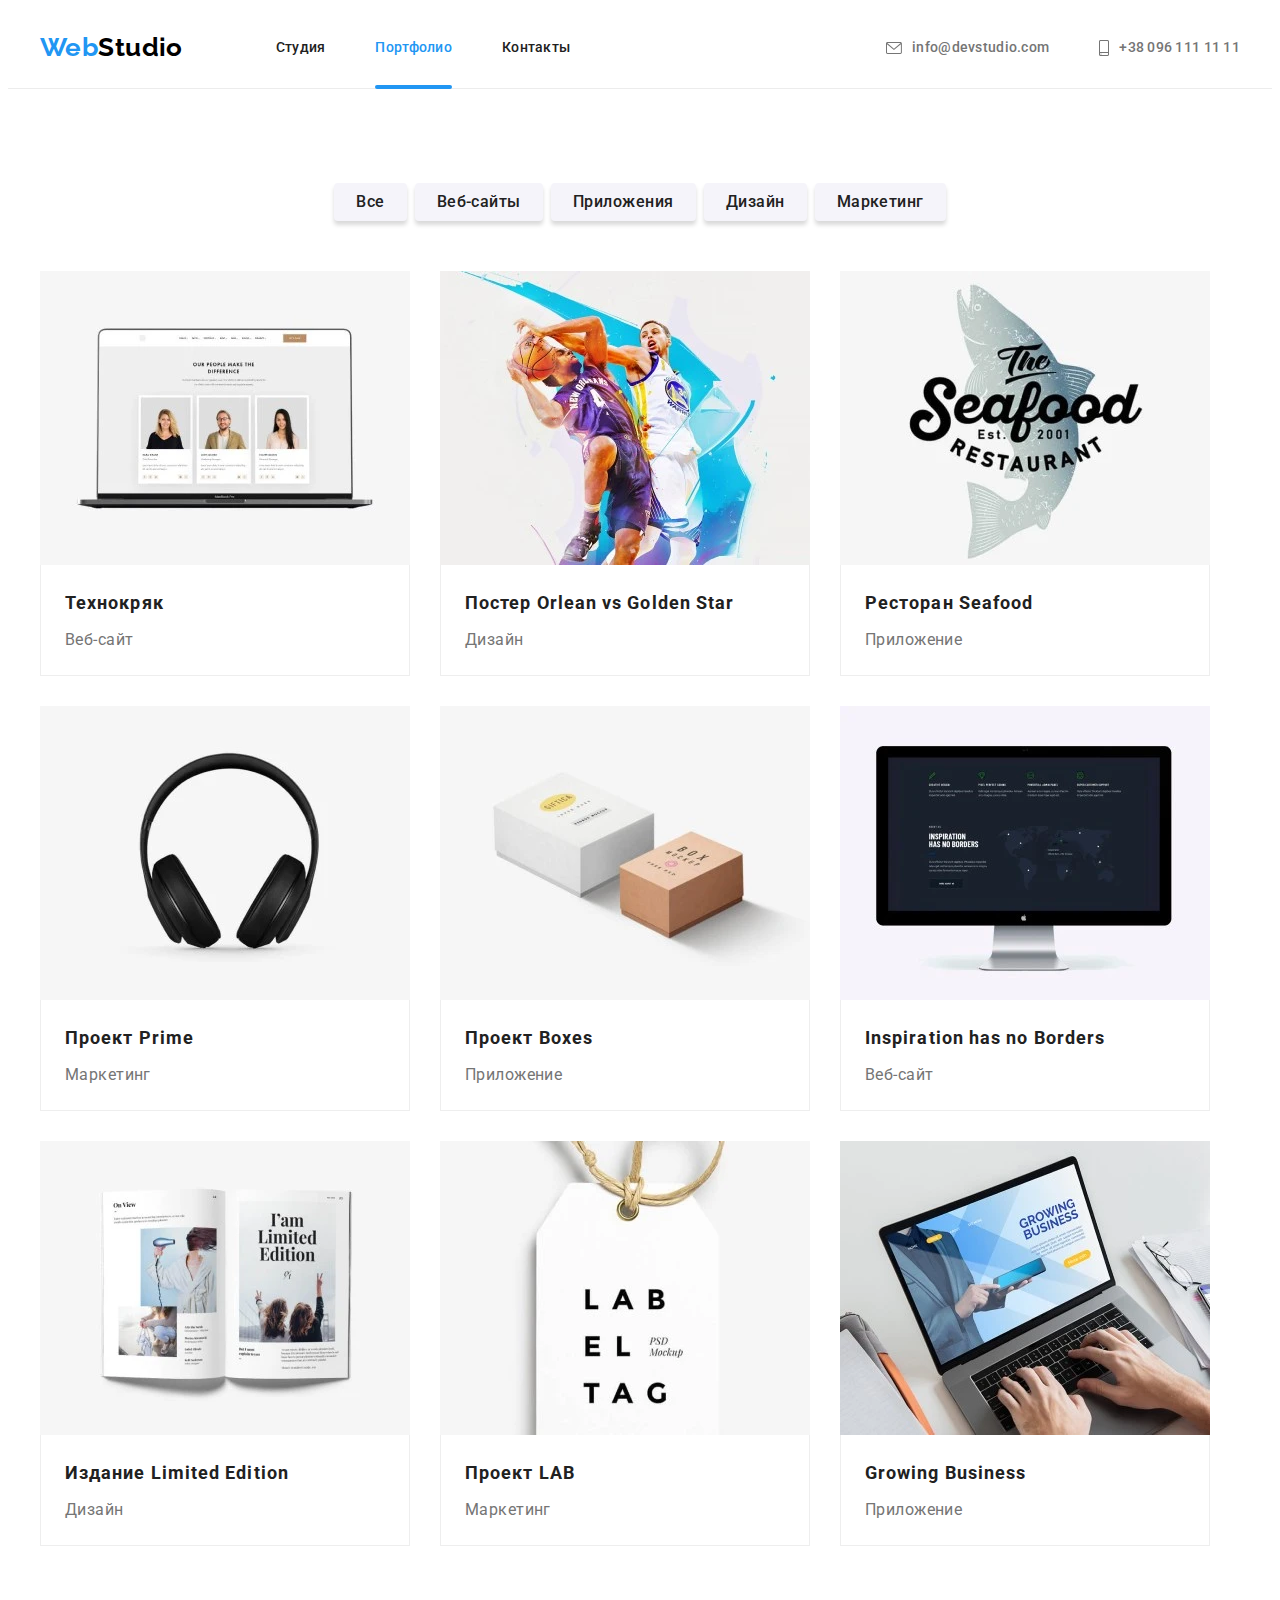
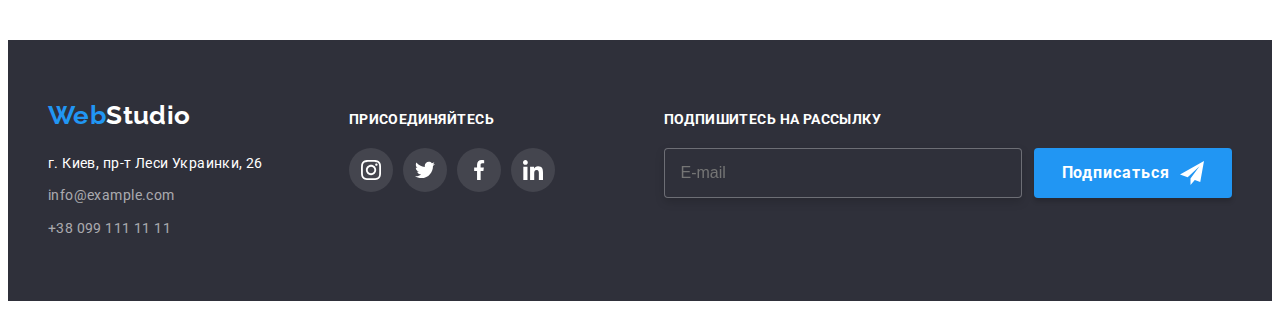
==== commit d47191d8: "upgrade picture" ====
--- a/portfolio.html
+++ b/portfolio.html
@@ -148,22 +148,21 @@
 							<div class="projects__box">
 								<picture>
 									<source
-										srcset="./images/projects/desktop/project_1/project_1.webp 370w, ./images/projects/desktop/project_1/project_1@2x.webp 740w"
-										type="image/webp" media="(min-width:1200px)"
-										sizes="(min-width: 1200px) 370px, 100vw">
-									<source
-										srcset="./images/projects/tablet/project_1/project_1.webp 354w, ./images/projects/tablet/project_1/project_1@2x.webp 708w"
-										type="image/webp" media="(min-width:768px)"
-										sizes="(min-width: 768px) 354px, 100vw">
-									<source
-										srcset="./images/projects/mobile/project_1/project_1.webp 450w, ./images/projects/mobile/project_1/project_1@2x.webp 900w"
-										type="image/webp" media="(min-width:480px)"
-										sizes="(min-width:480px) 450px, 100vw">
-									<img class="projects__image image"
-										srcset="./images/projects/mobile/project_1/project_1.jpg 450w, ./images/projects/mobile/project_1/project_1@2x.jpg 900w"
-										src="./images/projects/mobile/project_1/project_1.jpg"
+										srcset="./images/projects/desktop/project_1.webp 1x, ./images/projects/desktop/project_1@2x.webp 2x"
+										type="image/webp" media="(min-width:1200px)" />
+									<source
+										srcset="./images/projects/tablet/project_1.webp 1x, ./images/projects/tablet/project_1@2x.webp 2x"
+										type="image/webp" media="(min-width:768px)" />
+									<source
+										srcset="./images/projects/mobile/project_1.webp 1x, ./images/projects/mobile/project_1@2x.webp 2x"
+										type="image/webp" media="(max-width:767px)" />
+									<img class="projects__image" srcset="./images/projects/mobile/project_1.jpg 450w, ./images/projects/mobile/project_1@2x.jpg 900w,
+											./images/projects/tablet/project_1.webp 354w, ./images/projects/tablet/project_1@2x.webp 708w,
+											./images/projects/desktop/project_1.webp 370w, ./images/projects/desktop/project_1@2x.webp 740w"
+										src="./images/projects/mobile/project_1.jpg"
 										alt="Открытый ноутбук с веб-сайтом Технокряк"
-										sizes="(min-width:1200px) 370px, (min-width:768px) 354px, 100vw" />
+										sizes="(min-width:1200px) 370px, (min-width:768px) 354px, (max-width:767px) 450px, 100vw"
+										width="450" height="294" loading="lazy" />
 								</picture>
 								<p class="projects__description">
 									Ресурс предлагает комплексные предложения с разным уровнем функционала и сервисов.
@@ -182,22 +181,21 @@
 							<div class="projects__box">
 								<picture>
 									<source
-										srcset="./images/projects/desktop/project_2/project_2.webp 370w, ./images/projects/desktop/project_2/project_2@2x.webp 740w"
-										type="image/webp" media="(min-width:1200px)"
-										sizes="(min-width: 1200px) 370px, 100vw">
-									<source
-										srcset="./images/projects/tablet/project_2/project_2.webp 354w, ./images/projects/tablet/project_2/project_2@2x.webp 708w"
-										type="image/webp" media="(min-width:768px)"
-										sizes="(min-width: 768px) 354px, 100vw">
-									<source
-										srcset="./images/projects/mobile/project_2/project_2.webp 450w, ./images/projects/mobile/project_2/project_2@2x.webp 900w"
-										type="image/webp" media="(min-width:480px)"
-										sizes="(min-width:480px) 450px, 100vw">
-									<img class="projects__image image"
-										srcset="./images/projects/mobile/project_2/project_2.jpg 450w, ./images/projects/mobile/project_2/project_2@2x.jpg 900w"
-										src="./images/projects/mobile/project_2/project_2.jpg"
+										srcset="./images/projects/desktop/project_2.webp 1x, ./images/projects/desktop/project_2@2x.webp 2x"
+										type="image/webp" media="(min-width:1200px)" />
+									<source
+										srcset="./images/projects/tablet/project_2.webp 1x, ./images/projects/tablet/project_2@2x.webp 2x"
+										type="image/webp" media="(min-width:768px)" />
+									<source
+										srcset="./images/projects/mobile/project_2.webp 1x, ./images/projects/mobile/project_2@2x.webp 2x"
+										type="image/webp" media="(max-width:767px)" />
+									<img class="projects__image" srcset="./images/projects/mobile/project_2.jpg 450w, ./images/projects/mobile/project_2@2x.jpg 900w,
+											./images/projects/tablet/project_2.webp 354w, ./images/projects/tablet/project_2@2x.webp 708w,
+											./images/projects/desktop/project_2.webp 370w, ./images/projects/desktop/project_2@2x.webp 740w"
+										src="./images/projects/mobile/project_2.jpg"
 										alt="Два баскетболиста в перехвате мяча"
-										sizes="(min-width:1200px) 370px, (min-width:768px) 354px, 100vw" />
+										sizes="(min-width:1200px) 370px, (min-width:768px) 354px, (max-width:767px) 450px, 100vw"
+										width="450" height="294" loading="lazy" />
 								</picture>
 								<p class="projects__description">
 									Ресурс предлагает комплексные предложения с разным уровнем функционала и сервисов.
@@ -218,27 +216,30 @@
 						<a href="" class="projects__link">
 							<div class="projects__box">
 								<picture>
-									<source
-										srcset="./images/projects/desktop/project_3/project_3.webp 370w, ./images/projects/desktop/project_3/project_3@2x.webp 740w"
-										type="image/webp" media="(min-width:1200px)" sizes="(min-width:1200px) 370px">
-									<source
-										srcset="./images/projects/tablet/project_3/project_3.webp 354w, ./images/projects/tablet/project_3/project_3@2x.webp 708w"
-										type="image/webp" media="(min-width:768px)" sizes="(min-width:768px) 354px">
-									<source
-										srcset="./images/projects/mobile/project_3/project_3.webp 450w, ./images/projects/mobile/project_3/project_3@2x.webp 900w"
-										type="image/webp" media="(min-width:480px)"
-										sizes="(min-width:480px) 450px, 100vw">
-									<img class="projects__image image"
-										srcset="./images/projects/mobile/project_3/project_3.jpg 450w, ./images/projects/mobile/project_3/project_3@2x.jpg 900w"
-										src="./images/projects/mobile/project_3/project_3.jpg"
-										alt="Логотип ресторана на фоне акулы"
-										sizes="(min-width:1200px) 370px, (min-width:768px) 354px, 100vw" />
-								</picture>
-								<p class="projects__description">
-									Ресурс предлагает комплексные предложения с разным уровнем функционала и сервисов.
-									Все это позволит посетителю получить исчерпывающие
-									сведения о компании или частном лице.
-								</p>
+									<picture>
+										<source
+											srcset="./images/projects/desktop/project_3.webp 1x, ./images/projects/desktop/project_3@2x.webp 2x"
+											type="image/webp" media="(min-width:1200px)" />
+										<source
+											srcset="./images/projects/tablet/project_3.webp 1x, ./images/projects/tablet/project_3@2x.webp 2x"
+											type="image/webp" media="(min-width:768px)" />
+										<source
+											srcset="./images/projects/mobile/project_3.webp 1x, ./images/projects/mobile/project_3@2x.webp 2x"
+											type="image/webp" media="(max-width:767px)" />
+										<img class="projects__image" srcset="./images/projects/mobile/project_3.jpg 450w, ./images/projects/mobile/project_3@2x.jpg 900w,
+													./images/projects/tablet/project_3.webp 354w, ./images/projects/tablet/project_3@2x.webp 708w,
+													./images/projects/desktop/project_3.webp 370w, ./images/projects/desktop/project_3@2x.webp 740w"
+											src="./images/projects/mobile/project_3.jpg"
+											alt="Логотип ресторана на фоне акулы"
+											sizes="(min-width:1200px) 370px, (min-width:768px) 354px, (max-width:767px) 450px, 100vw"
+											width="450" height="294" loading="lazy" />
+									</picture>
+									<p class="projects__description">
+										Ресурс предлагает комплексные предложения с разным уровнем функционала и
+										сервисов.
+										Все это позволит посетителю получить исчерпывающие
+										сведения о компании или частном лице.
+									</p>
 							</div>
 							<div class="projects__wrap">
 								<h2 class="projects__title">
@@ -254,19 +255,20 @@
 							<div class="projects__box">
 								<picture>
 									<source
-										srcset="./images/projects/desktop/project_4/project_4.webp 450w, ./images/projects/desktop/project_4/project_4@2x.webp 900w"
-										type="image/webp" media="(min-width:1200px)" sizes="(min-width:1200px) 370px">
-									<source
-										srcset="./images/projects/tablet/project_4/project_4.webp 450w, ./images/projects/tablet/project_4/project_4@2x.webp 900w"
-										type="image/webp" media="(min-width:768px)" sizes="(min-width:768px) 354px">
-									<source
-										srcset="./images/projects/mobile/project_4/project_4.webp 450w, ./images/projects/mobile/project_4/project_4@2x.webp 900w"
-										type="image/webp" media="(min-width:480px)"
-										sizes="(min-width:480px) 450px, 100vw">
-									<img class="projects__image image"
-										srcset="./images/projects/mobile/project_4/project_4.jpg 450w, ./images/projects/mobile/project_4/project_4@2x.jpg 900w"
-										src="./images/projects/mobile/project_4/project_4.jpg" alt="Наушники"
-										sizes="(min-width:1200px) 370px, (min-width:768px) 354px, 100vw" />
+										srcset="./images/projects/desktop/project_4.webp 1x, ./images/projects/desktop/project_4@2x.webp 2x"
+										type="image/webp" media="(min-width:1200px)" />
+									<source
+										srcset="./images/projects/tablet/project_4.webp 1x, ./images/projects/tablet/project_4@2x.webp 2x"
+										type="image/webp" media="(min-width:768px)" />
+									<source
+										srcset="./images/projects/mobile/project_4.webp 1x, ./images/projects/mobile/project_4@2x.webp 2x"
+										type="image/webp" media="(max-width:767px)" />
+									<img class="projects__image" srcset="./images/projects/mobile/project_4.jpg 450w, ./images/projects/mobile/project_4@2x.jpg 900w,
+											./images/projects/tablet/project_4.webp 354w, ./images/projects/tablet/project_4@2x.webp 708w,
+											./images/projects/desktop/project_4.webp 370w, ./images/projects/desktop/project_4@2x.webp 740w"
+										src="./images/projects/mobile/project_4.jpg" alt="Наушники"
+										sizes="(min-width:1200px) 370px, (min-width:768px) 354px, (max-width:767px) 450px, 100vw"
+										width="450" height="294" loading="lazy" />
 								</picture>
 								<p class="projects__description">
 									Ресурс предлагает комплексные предложения с разным уровнем функционала и сервисов.
@@ -288,20 +290,20 @@
 							<div class="projects__box">
 								<picture>
 									<source
-										srcset="./images/projects/desktop/project_5/project_5.webp 450w, ./images/projects/desktop/project_5/project_5@2x.webp 900w"
-										type="image/webp" media="(min-width:1200px)" sizes="(min-width:1200px) 370px">
-									<source
-										srcset="./images/projects/tablet/project_5/project_5.webp 450w, ./images/projects/tablet/project_5/project_5@2x.webp 900w"
-										type="image/webp" media="(min-width:768px)" sizes="(min-width:768px) 354px">
-									<source
-										srcset="./images/projects/mobile/project_5/project_5.webp 450w, ./images/projects/mobile/project_5/project_5@2x.webp 900w"
-										type="image/webp" media="(min-width:480px)"
-										sizes="(min-width:480px) 450px, 100vw">
-									<img class="projects__image image"
-										srcset="./images/projects/mobile/project_5/project_5.jpg 450w, ./images/projects/mobile/project_5/project_5@2x.jpg 900w"
-										src="./images/projects/mobile/project_5/project_5.jpg"
-										alt="Две коробки: белая и бежевая"
-										sizes="(min-width:1200px) 370px, (min-width:768px) 354px, 100vw" />
+										srcset="./images/projects/desktop/project_5.webp 1x, ./images/projects/desktop/project_5@2x.webp 2x"
+										type="image/webp" media="(min-width:1200px)" />
+									<source
+										srcset="./images/projects/tablet/project_5.webp 1x, ./images/projects/tablet/project_5@2x.webp 2x"
+										type="image/webp" media="(min-width:768px)" />
+									<source
+										srcset="./images/projects/mobile/project_5.webp 1x, ./images/projects/mobile/project_5@2x.webp 2x"
+										type="image/webp" media="(max-width:767px)" />
+									<img class="projects__image" srcset="./images/projects/mobile/project_5.jpg 450w, ./images/projects/mobile/project_5@2x.jpg 900w,
+												./images/projects/tablet/project_5.webp 354w, ./images/projects/tablet/project_5@2x.webp 708w,
+												./images/projects/desktop/project_5.webp 370w, ./images/projects/desktop/project_5@2x.webp 740w"
+										src="./images/projects/mobile/project_5.jpg" alt="Две коробки: белая и бежевая"
+										sizes="(min-width:1200px) 370px, (min-width:768px) 354px, (max-width:767px) 450px, 100vw"
+										width="450" height="294" loading="lazy" />
 								</picture>
 								<p class="projects__description">
 									Ресурс предлагает комплексные предложения с разным уровнем функционала и сервисов.
@@ -323,20 +325,20 @@
 							<div class="projects__box">
 								<picture>
 									<source
-										srcset="./images/projects/desktop/project_6/project_6.webp 450w, ./images/projects/desktop/project_6/project_6@2x.webp 900w"
-										type="image/webp" media="(min-width:1200px)" sizes="(min-width:1200px) 370px">
-									<source
-										srcset="./images/projects/tablet/project_6/project_6.webp 450w, ./images/projects/tablet/project_6/project_6@2x.webp 900w"
-										type="image/webp" media="(min-width:768px)" sizes="(min-width:768px) 354px">
-									<source
-										srcset="./images/projects/mobile/project_6/project_6.webp 450w, ./images/projects/mobile/project_6/project_6@2x.webp 900w"
-										type="image/webp" media="(min-width:480px)"
-										sizes="(min-width:480px) 450px, 100vw">
-									<img class="projects__image image"
-										srcset="./images/projects/mobile/project_6/project_6.jpg 450w, ./images/projects/mobile/project_6/project_6@2x.jpg 900w"
-										src="./images/projects/mobile/project_6/project_6.jpg"
-										alt="Монитор с открытым веб-сайтом"
-										sizes="(min-width:1200px) 370px, (min-width:768px) 354px, 100vw" />
+										srcset="./images/projects/desktop/project_6.webp 1x, ./images/projects/desktop/project_6@2x.webp 2x"
+										type="image/webp" media="(min-width:1200px)" />
+									<source
+										srcset="./images/projects/tablet/project_6.webp 1x, ./images/projects/tablet/project_6@2x.webp 2x"
+										type="image/webp" media="(min-width:768px)" />
+									<source
+										srcset="./images/projects/mobile/project_6.webp 1x, ./images/projects/mobile/project_6@2x.webp 2x"
+										type="image/webp" media="(max-width:767px)" />
+									<img class="projects__image" srcset="./images/projects/mobile/project_6.jpg 450w, ./images/projects/mobile/project_6@2x.jpg 900w,
+												./images/projects/tablet/project_6.webp 354w, ./images/projects/tablet/project_6@2x.webp 708w,
+												./images/projects/desktop/project_6.webp 370w, ./images/projects/desktop/project_6@2x.webp 740w"
+										src="./images/projects/mobile/project_6.jpg" alt="Монитор с открытым веб-сайтом"
+										sizes="(min-width:1200px) 370px, (min-width:768px) 354px, (max-width:767px) 450px, 100vw"
+										width="450" height="294" loading="lazy" />
 								</picture>
 								<p class="projects__description">
 									Ресурс предлагает комплексные предложения с разным уровнем функционала и сервисов.
@@ -355,19 +357,20 @@
 							<div class="projects__box">
 								<picture>
 									<source
-										srcset="./images/projects/desktop/project_7/project_7.webp 450w, ./images/projects/desktop/project_7/project_7@2x.webp 900w"
-										type="image/webp" media="(min-width:1200px)" sizes="(min-width:1200px) 370px">
-									<source
-										srcset="./images/projects/tablet/project_7/project_7.webp 450w, ./images/projects/tablet/project_7/project_7@2x.webp 900w"
-										type="image/webp" media="(min-width:768px)" sizes="(min-width:768px) 354px">
-									<source
-										srcset="./images/projects/mobile/project_7/project_7.webp 450w, ./images/projects/mobile/project_7/project_7@2x.webp 900w"
-										type="image/webp" media="(min-width:480px)"
-										sizes="(min-width:480px) 450px, 100vw">
-									<img class="projects__image image"
-										srcset="./images/projects/mobile/project_7/project_7.jpg 450w, ./images/projects/mobile/project_7/project_7@2x.jpg 900w"
-										src="./images/projects/mobile/project_7/project_7.jpg" alt="Разворот журнала"
-										sizes="(min-width:1200px) 370px, (min-width:768px) 354px, 100vw" />
+										srcset="./images/projects/desktop/project_7.webp 1x, ./images/projects/desktop/project_7@2x.webp 2x"
+										type="image/webp" media="(min-width:1200px)" />
+									<source
+										srcset="./images/projects/tablet/project_7.webp 1x, ./images/projects/tablet/project_7@2x.webp 2x"
+										type="image/webp" media="(min-width:768px)" />
+									<source
+										srcset="./images/projects/mobile/project_7.webp 1x, ./images/projects/mobile/project_7@2x.webp 2x"
+										type="image/webp" media="(max-width:767px)" />
+									<img class="projects__image" srcset="./images/projects/mobile/project_7.jpg 450w, ./images/projects/mobile/project_7@2x.jpg 900w,
+												./images/projects/tablet/project_7.webp 354w, ./images/projects/tablet/project_7@2x.webp 708w,
+												./images/projects/desktop/project_7.webp 370w, ./images/projects/desktop/project_7@2x.webp 740w"
+										src="./images/projects/mobile/project_7.jpg" alt="Разворот журнала"
+										sizes="(min-width:1200px) 370px, (min-width:768px) 354px, (max-width:767px) 450px, 100vw"
+										width="450" height="294" loading="lazy" />
 								</picture>
 								<p class="projects__description">
 									Ресурс предлагает комплексные предложения с разным уровнем функционала и сервисов.
@@ -389,20 +392,20 @@
 							<div class="projects__box">
 								<picture>
 									<source
-										srcset="./images/projects/desktop/project_8/project_8.webp 370w, ./images/projects/desktop/project_8/project_8@2x.webp 740w"
-										type="image/webp" media="(min-width:1200px)" sizes="(min-width:1200px) 370px">
-									<source
-										srcset="./images/projects/tablet/project_8/project_8.webp 354w, ./images/projects/tablet/project_8/project_8@2x.webp 708w"
-										type="image/webp" media="(min-width:768px)" sizes="(min-width:768px) 354px">
-									<source
-										srcset="./images/projects/mobile/project_8/project_8.webp 450w, ./images/projects/mobile/project_8/project_8@2x.webp 900w"
-										type="image/webp" media="(min-width:480px)"
-										sizes="(min-width:480px) 450px, 100vw">
-									<img class="projects__image image"
-										srcset="./images/projects/tablet/project_8/project_8.jpg 354w, ./images/projects/tablet/project_8/project_8@2x.jpg 708w"
-										src="./images/projects/tablet/project_8/project_8.jpg"
-										alt="Бирка с названием проекта"
-										sizes="(min-width:1200px) 370px, (min-width:768px) 354px, 100vw" />
+										srcset="./images/projects/desktop/project_8.webp 1x, ./images/projects/desktop/project_8@2x.webp 2x"
+										type="image/webp" media="(min-width:1200px)" />
+									<source
+										srcset="./images/projects/tablet/project_8.webp 1x, ./images/projects/tablet/project_8@2x.webp 2x"
+										type="image/webp" media="(min-width:768px)" />
+									<source
+										srcset="./images/projects/mobile/project_8.webp 1x, ./images/projects/mobile/project_8@2x.webp 2x"
+										type="image/webp" media="(max-width:767px)" />
+									<img class="projects__image" srcset="./images/projects/mobile/project_8.jpg 450w, ./images/projects/mobile/project_8@2x.jpg 900w,
+												./images/projects/tablet/project_8.webp 354w, ./images/projects/tablet/project_8@2x.webp 708w,
+												./images/projects/desktop/project_8.webp 370w, ./images/projects/desktop/project_8@2x.webp 740w"
+										src="./images/projects/mobile/project_8.jpg" alt="Бирка с названием проекта"
+										sizes="(min-width:1200px) 370px, (min-width:768px) 354px, (max-width:767px) 450px, 100vw"
+										width="450" height="294" loading="lazy" />
 								</picture>
 								<p class="projects__description">
 									Ресурс предлагает комплексные предложения с разным уровнем функционала и сервисов.
@@ -424,20 +427,21 @@
 							<div class="projects__box">
 								<picture>
 									<source
-										srcset="./images/projects/desktop/project_9/project_9.webp 450w, ./images/projects/desktop/project_9/project_9@2x.webp 900w"
-										type="image/webp" media="(min-width:1200px)" sizes="(min-width:1200px) 370px">
-									<source
-										srcset="./images/projects/tablet/project_9/project_9.webp 450w, ./images/projects/tablet/project_9/project_9@2x.webp 900w"
-										type="image/webp" media="(min-width:768px)" sizes="(min-width:768px) 354px">
-									<source
-										srcset="./images/projects/mobile/project_9/project_9.webp 450w, ./images/projects/mobile/project_9/project_9@2x.webp 900w"
-										type="image/webp" media="(min-width:480px)"
-										sizes="(min-width:480px) 450px, 100vw">
-									<img class="projects__image image"
-										srcset="./images/projects/mobile/project_9/project_9.jpg 450w, ./images/projects/mobile/project_9/project_9@2x.jpg 900w"
-										src="./images/projects/mobile/project_9/project_9.jpg"
-										alt="Человек печатает на ноутбуке и на экране открыт веб-сайт"
-										sizes="(min-width:1200px) 370px, (min-width:768px) 354px, 100vw" />
+										srcset="./images/projects/desktop/project_9.webp 1x, ./images/projects/desktop/project_9@2x.webp 2x"
+										type="image/webp" media="(min-width:1200px)" />
+									<source
+										srcset="./images/projects/tablet/project_9.webp 1x, ./images/projects/tablet/project_9@2x.webp 2x"
+										type="image/webp" media="(min-width:768px)" />
+									<source
+										srcset="./images/projects/mobile/project_9.webp 1x, ./images/projects/mobile/project_9@2x.webp 2x"
+										type="image/webp" media="(max-width:767px)" />
+									<img class="projects__image" srcset="./images/projects/mobile/project_9.jpg 450w, ./images/projects/mobile/project_9@2x.jpg 900w,
+												./images/projects/tablet/project_9.webp 354w, ./images/projects/tablet/project_9@2x.webp 708w,
+												./images/projects/desktop/project_9.webp 370w, ./images/projects/desktop/project_9@2x.webp 740w"
+										src="./images/projects/mobile/project_9.jpg"
+										alt="Руки на ноутбуке и на экране открыт веб-сайт"
+										sizes="(min-width:1200px) 370px, (min-width:768px) 354px, (max-width:767px) 450px, 100vw"
+										width="450" height="294" loading="lazy" />
 								</picture>
 								<p class="projects__description">
 									Ресурс предлагает комплексные предложения с разным уровнем функционала и сервисов.
--- a/css/main.min.css
+++ b/css/main.min.css
@@ -1,2 +1,2 @@
-.section__title--hidden,.form__input-checkbox{position:absolute;white-space:nowrap;margin:-1px;width:1px;height:1px;overflow:hidden;border:0;padding:0;clip:rect(0 0 0 0);-webkit-clip-path:inset(50%);clip-path:inset(50%)}.social-links,.site-nav__list,.contacts,.mobile-menu__contacts,.mobile-menu__socials,.features__list,.work__list,.team__list,.clients__list,.filters,.projects,.address__list{list-style:none;padding:0;margin:0}.social-links__link,.site-nav__link,.contacts__link,.mobile-menu__navigation-link,.mobile-menu__contacts-tel,.mobile-menu__contacts-mail,.mobile-menu__socials-link,.clients__link{text-decoration:none;color:inherit}.social-links__link:hover,.site-nav__link:hover,.contacts__link:hover,.mobile-menu__navigation-link:hover,.mobile-menu__contacts-tel:hover,.mobile-menu__contacts-mail:hover,.mobile-menu__socials-link:hover,.clients__link:hover,.social-links__link:focus,.site-nav__link:focus,.contacts__link:focus,.mobile-menu__navigation-link:focus,.mobile-menu__contacts-tel:focus,.mobile-menu__contacts-mail:focus,.mobile-menu__socials-link:focus,.clients__link:focus{color:#2196f3}body{font-family:"Roboto",sans-serif;font-weight:400;font-size:14px;letter-spacing:0.03em;color:#212121;background-color:#fff}h1,h2,h3,h4,h5,h6,p{margin-top:0;margin-bottom:0;padding-top:0;padding-bottom:0}.logo{font-family:"Raleway",sans-serif;font-weight:700;font-size:24px;line-height:1.17;text-decoration:none;color:inherit}@media screen and (min-width: 1200px){.logo{font-size:26px;line-height:1.2}}.logo--header-accent{color:#000;padding-top:16px;padding-bottom:16px}@media screen and (min-width: 768px){.logo--header-accent{padding-top:26px;padding-bottom:26px;margin-right:88px}}@media screen and (min-width: 1200px){.logo--header-accent{padding-top:24px;padding-bottom:25px;margin-right:93px}}.logo--footer-accent{display:block;margin-bottom:20px;color:#fff}.mobile-menu.is-open ~ .logo--header-accent{display:none}.logo__label{color:#2196f3}.button{font-family:inherit;font-weight:700;font-size:16px;line-height:1.88;letter-spacing:0.06em;color:#fff;background-color:#2196f3;-webkit-box-shadow:0px 4px 4px rgba(0,0,0,0.15);box-shadow:0px 4px 4px rgba(0,0,0,0.15);border-radius:4px;border-width:0;border-color:#2196f3;cursor:pointer;-webkit-transition:color 250ms cubic-bezier(0.4, 0, 0.2, 1),background-color 250ms cubic-bezier(0.4, 0, 0.2, 1),border-color 250ms cubic-bezier(0.4, 0, 0.2, 1);transition:color 250ms cubic-bezier(0.4, 0, 0.2, 1),background-color 250ms cubic-bezier(0.4, 0, 0.2, 1),border-color 250ms cubic-bezier(0.4, 0, 0.2, 1)}.button:hover,.button:focus{background-color:#188ce8;border-color:#188ce8}.image{display:block;max-width:100%;height:auto}.container{margin:0 auto;padding:0 15px;width:100%}@media screen and (min-width: 480px){.container{width:480px}}@media screen and (min-width: 768px){.container{width:768px}}@media screen and (min-width: 1200px){.container{width:1200px}}.section{width:100%;margin-left:auto;margin-right:auto;padding-top:60px;padding-bottom:60px}@media screen and (min-width: 1200px){.section{padding-top:94px;padding-bottom:94px}}.section__title{margin-bottom:30px;font-weight:700;font-size:28px;line-height:1.17;text-align:center}@media screen and (min-width: 1200px){.section__title{margin-bottom:50px;font-size:36px}}.social-links{display:-webkit-box;display:-ms-flexbox;display:flex;-ms-flex-wrap:wrap;flex-wrap:wrap;-webkit-box-pack:center;-ms-flex-pack:center;justify-content:center}.social-links__item:not(:last-child){margin-right:10px}.social-links__item--bgc{border-radius:50%;background:rgba(255,255,255,0.1)}.social-links__link{display:-webkit-box;display:-ms-flexbox;display:flex;-webkit-box-align:center;-ms-flex-align:center;align-items:center;-webkit-box-pack:center;-ms-flex-pack:center;justify-content:center;width:44px;height:44px;color:#afb1b8;border-radius:50%;-webkit-transition:color 250ms cubic-bezier(0.4, 0, 0.2, 1),background-color 250ms cubic-bezier(0.4, 0, 0.2, 1);transition:color 250ms cubic-bezier(0.4, 0, 0.2, 1),background-color 250ms cubic-bezier(0.4, 0, 0.2, 1)}.social-links__link:hover,.social-links__link:focus{color:#fff;background-color:#2196f3}.social-links__icon{fill:currentColor}.social-links__icon--white{fill:#fff}.header{position:relative;width:100%;height:60px;border-bottom:1px solid #ececec}@media screen and (min-width: 768px){.header{height:auto}}.header__container{display:-webkit-box;display:-ms-flexbox;display:flex;-webkit-box-align:center;-ms-flex-align:center;align-items:center;text-align:left}.site-nav__list{display:none}@media screen and (min-width: 768px){.site-nav__list{display:-webkit-box;display:-ms-flexbox;display:flex;-ms-flex-wrap:wrap;flex-wrap:wrap;-webkit-box-pack:center;-ms-flex-pack:center;justify-content:center}}.site-nav__item:not(:last-child){margin-right:50px}.site-nav__link{display:-webkit-box;display:-ms-flexbox;display:flex;-webkit-box-align:center;-ms-flex-align:center;align-items:center;padding-top:32px;padding-bottom:32px;font-weight:500;line-height:1.14;letter-spacing:0.02em;-webkit-transition:color 250ms cubic-bezier(0.4, 0, 0.2, 1);transition:color 250ms cubic-bezier(0.4, 0, 0.2, 1)}.site-nav__link--active{position:relative;color:#2196f3}.site-nav__link--active::after{position:absolute;content:"";bottom:-1px;left:0;width:100%;height:4px;border-radius:2px;background:#2196f3}.contacts{display:none;margin-left:auto}@media screen and (min-width: 768px){.contacts{display:block}}@media screen and (min-width: 1200px){.contacts{display:-webkit-box;display:-ms-flexbox;display:flex;-ms-flex-wrap:wrap;flex-wrap:wrap;-webkit-box-pack:center;-ms-flex-pack:center;justify-content:center;margin-left:auto}}.contacts__item{color:#757575}.contacts__item:not(:last-child){margin-bottom:10px}@media screen and (min-width: 1200px){.contacts__item:not(:last-child){margin-right:50px;margin-bottom:0}}.contacts__link{font-weight:500;font-size:12px;line-height:1.17;letter-spacing:0.02em;-webkit-transition:color 250ms cubic-bezier(0.4, 0, 0.2, 1);transition:color 250ms cubic-bezier(0.4, 0, 0.2, 1)}@media screen and (min-width: 1200px){.contacts__link{display:-webkit-box;display:-ms-flexbox;display:flex;-webkit-box-align:center;-ms-flex-align:center;align-items:center;padding-top:32px;padding-bottom:32px;font-size:14px;line-height:1.14}}.contacts__icon{margin-right:10px;fill:currentColor}.header__mobile-menu{position:fixed;top:0;left:0;z-index:10;width:100%;height:100%;display:-webkit-box;display:-ms-flexbox;display:flex;-webkit-box-orient:vertical;-webkit-box-direction:normal;-ms-flex-direction:column;flex-direction:column;padding:48px 40px;background-color:#fff;visibility:hidden;overflow-y:scroll}.header__mobile-menu.is-open{visibility:visible}@media screen and (min-width: 768px){.header__mobile-menu{display:none}}.mobile-menu__navigation{margin-bottom:auto}.mobile-menu__navigation-list{list-style:none;padding:0;margin:0}.mobile-menu__navigation-item:not(:last-child){margin-bottom:32px}.mobile-menu__navigation-link{display:-webkit-box;display:-ms-flexbox;display:flex;font-weight:500;font-size:40px;line-height:1.17;letter-spacing:0.02em;-webkit-transition:color 250ms cubic-bezier(0.4, 0, 0.2, 1);transition:color 250ms cubic-bezier(0.4, 0, 0.2, 1)}.mobile-menu__navigation-link--active{position:relative;color:#2196f3}.mobile-menu__contacts{margin-bottom:64px}.mobile-menu__contacts-item{line-height:1.17;letter-spacing:0.02em}.mobile-menu__contacts-item:not(:last-child){margin-bottom:32px}.mobile-menu__contacts-tel{font-weight:500;font-size:34px;color:#2196f3}.mobile-menu__contacts-mail{font-weight:500;font-size:24px;color:#757575}.mobile-menu__socials{display:-webkit-box;display:-ms-flexbox;display:flex;-ms-flex-wrap:wrap;flex-wrap:wrap;-webkit-box-pack:left;-ms-flex-pack:left;justify-content:left}.mobile-menu__socials-item{font-weight:500;font-size:18px;line-height:1.22;letter-spacing:0.02em;color:#2196f3}.mobile-menu__socials-item:not(:first-child){padding-left:10px}.mobile-menu__socials-item:not(:last-child){padding-right:10px;border-right:1px solid rgba(33,33,33,0.2)}.mobile-button{position:absolute;top:10px;right:15px;z-index:10;display:-webkit-box;display:-ms-flexbox;display:flex;-webkit-box-pack:center;-ms-flex-pack:center;justify-content:center;-webkit-box-align:center;-ms-flex-align:center;align-items:center;padding:0;width:40px;height:40px;color:#000;background:#fff;border:none;cursor:pointer;-webkit-transition:color 250ms cubic-bezier(0.4, 0, 0.2, 1);transition:color 250ms cubic-bezier(0.4, 0, 0.2, 1)}.mobile-button:hover,.mobile-button:focus{color:#2196f3}.mobile-button.is-open{position:fixed;overflow-y:scroll}@media screen and (min-width: 768px){.mobile-button{display:none}}.mobile-button__icon{fill:currentColor}.mobile-button__icon-open{display:block}.mobile-button.is-open .mobile-button__icon-open{display:none}.mobile-button__icon-close{display:none}.mobile-button.is-open .mobile-button__icon-close{position:fixed;display:block}.hero{margin-left:auto;margin-right:auto;padding-top:118px;padding-bottom:118px;width:100%;height:400px;background-color:#2f303a;background-image:-webkit-gradient(linear, left top, right top, from(rgba(47,48,58,0.4)), to(rgba(47,48,58,0.4))),url(../images/hero/mobile/hero_480.jpg);background-image:linear-gradient(to right, rgba(47,48,58,0.4), rgba(47,48,58,0.4)),url(../images/hero/mobile/hero_480.jpg);background-size:cover;text-align:center}@media (min-device-pixel-ratio: 2), (-webkit-min-device-pixel-ratio: 2), (min-resolution: 192dpi), (min-resolution: 2dppx){.hero{background-image:-webkit-gradient(linear, left top, right top, from(rgba(47,48,58,0.4)), to(rgba(47,48,58,0.4))),url(../images/hero/mobile/hero_480@2x.jpg);background-image:linear-gradient(to right, rgba(47,48,58,0.4), rgba(47,48,58,0.4)),url(../images/hero/mobile/hero_480@2x.jpg)}}@media screen and (min-width: 768px){.hero{background-image:-webkit-gradient(linear, left top, right top, from(rgba(47,48,58,0.4)), to(rgba(47,48,58,0.4))),url(../images/hero/tablet/hero_768.jpg);background-image:linear-gradient(to right, rgba(47,48,58,0.4), rgba(47,48,58,0.4)),url(../images/hero/tablet/hero_768.jpg)}}@media screen and (min-width: 768px) and (min-device-pixel-ratio: 2), screen and (min-width: 768px) and (-webkit-min-device-pixel-ratio: 2), screen and (min-width: 768px) and (min-resolution: 192dpi), screen and (min-width: 768px) and (min-resolution: 2dppx){.hero{background-image:-webkit-gradient(linear, left top, right top, from(rgba(47,48,58,0.4)), to(rgba(47,48,58,0.4))),url(../images/hero/tablet/hero_768@2x.jpg);background-image:linear-gradient(to right, rgba(47,48,58,0.4), rgba(47,48,58,0.4)),url(../images/hero/tablet/hero_768@2x.jpg)}}@media screen and (min-width: 1200px){.hero{padding-top:200px;padding-bottom:200px;max-width:1600px;height:600px;background-image:-webkit-gradient(linear, left top, right top, from(rgba(47,48,58,0.4)), to(rgba(47,48,58,0.4))),url(../images/hero/desktop/hero_1600.jpg);background-image:linear-gradient(to right, rgba(47,48,58,0.4), rgba(47,48,58,0.4)),url(../images/hero/desktop/hero_1600.jpg)}}@media screen and (min-width: 1200px) and (min-device-pixel-ratio: 2), screen and (min-width: 1200px) and (-webkit-min-device-pixel-ratio: 2), screen and (min-width: 1200px) and (min-resolution: 192dpi), screen and (min-width: 1200px) and (min-resolution: 2dppx){.hero{background-image:-webkit-gradient(linear, left top, right top, from(rgba(47,48,58,0.4)), to(rgba(47,48,58,0.4))),url(../images/hero/desktop/hero_1600@2x.jpg);background-image:linear-gradient(to right, rgba(47,48,58,0.4), rgba(47,48,58,0.4)),url(../images/hero/desktop/hero_1600@2x.jpg)}}.hero__title{margin-bottom:30px;font-weight:900;font-size:26px;line-height:1.62;letter-spacing:0.06em;text-transform:uppercase;color:#fff}@media screen and (min-width: 1200px){.hero__title{font-weight:900;font-size:44px;line-height:1.36}}.hero__button{display:inline-block;-webkit-box-align:center;-ms-flex-align:center;align-items:center;padding:10px 32px}@media screen and (min-width: 1200px){.features{padding-bottom:0}}@media screen and (min-width: 768px){.features__list{display:-webkit-box;display:-ms-flexbox;display:flex;-ms-flex-wrap:wrap;flex-wrap:wrap;-webkit-box-pack:center;-ms-flex-pack:center;justify-content:center}}.features__item{width:100%}.features__item:not(:last-child){margin-bottom:30px}@media screen and (min-width: 768px){.features__item{max-width:calc((100% - 60px)/2)}.features__item:nth-child(2n+1){margin-right:30px}.features__item:nth-last-child(-n+2){margin-bottom:0}}@media screen and (min-width: 1200px){.features__item{max-width:270px}.features__item:not(:last-child){margin-right:30px;margin-bottom:0}}.features__icon{display:-webkit-box;display:-ms-flexbox;display:flex;-webkit-box-pack:center;-ms-flex-pack:center;justify-content:center;-webkit-box-align:center;-ms-flex-align:center;align-items:center;margin-bottom:30px;width:100%;height:120px;background:#f5f4fa;border-radius:4px}.features__title{margin-bottom:10px;font-weight:700;font-size:14px;line-height:1.14;text-transform:uppercase;text-align:center}@media screen and (min-width: 768px){.features__title{text-align:left}}.features__description{line-height:1.71;color:#757575}.work{display:none}@media screen and (min-width: 1200px){.work{display:block}}@media screen and (min-width: 768px){.work__list{display:-webkit-box;display:-ms-flexbox;display:flex;-ms-flex-wrap:wrap;flex-wrap:wrap;-webkit-box-pack:center;-ms-flex-pack:center;justify-content:center}}.work__item{position:relative}.work__item:not(:last-child){margin-right:30px}.work__image{height:294px}.work__label{position:absolute;bottom:0;left:0;display:-webkit-box;display:-ms-flexbox;display:flex;-webkit-box-pack:center;-ms-flex-pack:center;justify-content:center;-webkit-box-align:center;-ms-flex-align:center;align-items:center;width:370px;height:70px;background:rgba(47,48,58,0.8)}.work__description{font-weight:700;line-height:1.14;text-align:center;letter-spacing:0.03em;text-transform:uppercase;color:#fff}.team{background-color:#f5f4fa}@media screen and (min-width: 768px){.team__list{display:-webkit-box;display:-ms-flexbox;display:flex;-ms-flex-wrap:wrap;flex-wrap:wrap;-webkit-box-pack:justify;-ms-flex-pack:justify;justify-content:space-between}}.team__item{width:100%;height:auto;background-color:#fff;-webkit-box-shadow:0px 1px 3px rgba(0,0,0,0.12),0px 1px 1px rgba(0,0,0,0.14),0px 2px 1px rgba(0,0,0,0.2);box-shadow:0px 1px 3px rgba(0,0,0,0.12),0px 1px 1px rgba(0,0,0,0.14),0px 2px 1px rgba(0,0,0,0.2);border-radius:0px 0px 4px 4px}.team__item:not(:last-child){margin-bottom:30px}@media screen and (min-width: 480px){.team__item{width:450px}}@media screen and (min-width: 768px){.team__item{max-width:calc((100% - 30px)/2)}.team__item:nth-last-child(-n+2){margin-bottom:0}}@media screen and (min-width: 1200px){.team__item{max-width:270px}.team__item:not(:last-child){margin-bottom:0}}.team__image{width:100%;height:100%}@media screen and (min-width: 480px){.team__image{width:450px;height:460px}}@media screen and (min-width: 768px){.team__image{width:354px;height:374px}}@media screen and (min-width: 1200px){.team__image{width:270px;height:260px}}.team__wrap{padding-top:30px;padding-bottom:30px;text-align:center}.team__title{margin-bottom:10px;font-weight:500;font-size:16px;line-height:1.19}.team__description{margin-bottom:16px;font-weight:400;font-size:16px;line-height:1.19;color:#757575}.clients__list{display:-webkit-box;display:-ms-flexbox;display:flex;-ms-flex-wrap:wrap;flex-wrap:wrap;-webkit-box-pack:center;-ms-flex-pack:center;justify-content:center;margin:-15px}.clients__item{margin:15px;width:calc((100% - 30px*2)/2);height:92px}@media screen and (min-width: 768px){.clients__item{max-width:calc((100% - 30px*3)/3)}}@media screen and (min-width: 1200px){.clients__item{max-width:170px}}.clients__link{display:-webkit-box;display:-ms-flexbox;display:flex;-webkit-box-pack:center;-ms-flex-pack:center;justify-content:center;-webkit-box-align:center;-ms-flex-align:center;align-items:center;width:100%;height:100%;color:#afb1b8;border:1px solid #afb1b8;border-radius:4px;-webkit-transition:color 250ms cubic-bezier(0.4, 0, 0.2, 1),border 250ms cubic-bezier(0.4, 0, 0.2, 1);transition:color 250ms cubic-bezier(0.4, 0, 0.2, 1),border 250ms cubic-bezier(0.4, 0, 0.2, 1)}.clients__link:hover,.clients__link:focus{border:1px solid #2196f3;color:#2196f3}.clients__icon{fill:currentColor}.filters{display:-webkit-box;display:-ms-flexbox;display:flex;-ms-flex-wrap:wrap;flex-wrap:wrap;-webkit-box-pack:left;-ms-flex-pack:left;justify-content:left;margin-bottom:-15px}@media screen and (min-width: 768px){.filters{-webkit-box-pack:center;-ms-flex-pack:center;justify-content:center;margin-bottom:0}}.filters__item{margin-bottom:15px}.filters__item:not(:last-child){margin-right:8px}@media screen and (min-width: 768px){.filters__item{margin-bottom:0}}.filters__button{padding:6px 22px;width:auto;height:auto;font-family:inherit;font-weight:500;font-size:16px;line-height:1.62;letter-spacing:0.03em;color:#212121;background-color:#f5f4fa;border-color:transparent;border-radius:4px;-webkit-transition:color 250ms cubic-bezier(0.4, 0, 0.2, 1),background-color 250ms cubic-bezier(0.4, 0, 0.2, 1),-webkit-box-shadow 250ms cubic-bezier(0.4, 0, 0.2, 1);transition:color 250ms cubic-bezier(0.4, 0, 0.2, 1),background-color 250ms cubic-bezier(0.4, 0, 0.2, 1),-webkit-box-shadow 250ms cubic-bezier(0.4, 0, 0.2, 1);transition:color 250ms cubic-bezier(0.4, 0, 0.2, 1),background-color 250ms cubic-bezier(0.4, 0, 0.2, 1),box-shadow 250ms cubic-bezier(0.4, 0, 0.2, 1);transition:color 250ms cubic-bezier(0.4, 0, 0.2, 1),background-color 250ms cubic-bezier(0.4, 0, 0.2, 1),box-shadow 250ms cubic-bezier(0.4, 0, 0.2, 1),-webkit-box-shadow 250ms cubic-bezier(0.4, 0, 0.2, 1);cursor:pointer}.filters__button:active,.filters__button:hover,.filters__button:focus{color:#fff;background-color:#2196f3;-webkit-box-shadow:0px 3px 1px rgba(0,0,0,0.1),0px 1px 2px rgba(0,0,0,0.08),0px 2px 2px rgba(0,0,0,0.12);box-shadow:0px 3px 1px rgba(0,0,0,0.1),0px 1px 2px rgba(0,0,0,0.08),0px 2px 2px rgba(0,0,0,0.12)}.projects{margin-top:40px}@media screen and (min-width: 768px){.projects{display:-webkit-box;display:-ms-flexbox;display:flex;-ms-flex-wrap:wrap;flex-wrap:wrap;-webkit-box-pack:start;-ms-flex-pack:start;justify-content:flex-start;margin-top:30px}}@media screen and (min-width: 1200px){.projects{margin-top:50px}}.projects__item{width:100%;height:auto}.projects__item:not(:last-child){margin-bottom:30px}@media screen and (min-width: 480px){.projects__item{width:450px}}@media screen and (min-width: 768px){.projects__item{max-width:calc((100% - 30px)/2)}.projects__item:nth-child(odd){margin-right:30px}}@media screen and (min-width: 1200px){.projects__item{max-width:370px;margin-right:30px}.projects__item:nth-child(3n){margin-right:0}.projects__item:nth-last-child(-n+3){margin-bottom:0}}.projects__image{width:100%;height:100%}.projects__link{display:inline-block;width:100%;text-decoration:none;color:inherit;-webkit-transition:-webkit-box-shadow 250ms cubic-bezier(0.4, 0, 0.2, 1);transition:-webkit-box-shadow 250ms cubic-bezier(0.4, 0, 0.2, 1);transition:box-shadow 250ms cubic-bezier(0.4, 0, 0.2, 1);transition:box-shadow 250ms cubic-bezier(0.4, 0, 0.2, 1), -webkit-box-shadow 250ms cubic-bezier(0.4, 0, 0.2, 1)}.projects__link:hover,.projects__link:focus{color:inherit;-webkit-box-shadow:0px 1px 1px rgba(0,0,0,0.12),0px 4px 4px rgba(0,0,0,0.06),1px 4px 6px rgba(0,0,0,0.16);box-shadow:0px 1px 1px rgba(0,0,0,0.12),0px 4px 4px rgba(0,0,0,0.06),1px 4px 6px rgba(0,0,0,0.16)}.projects__wrap{padding-top:20px;padding-bottom:20px;padding-left:24px;padding-right:24px;border-right:1px solid #eeeeee;border-bottom:1px solid #eeeeee;border-left:1px solid #eeeeee}.projects__title{margin-bottom:4px;font-weight:700;font-size:18px;line-height:2;letter-spacing:0.06em;text-align:left}.projects__subtitle{font-weight:400;font-size:16px;line-height:1.88;text-align:left;color:#757575}.projects__box{position:relative;overflow:hidden}.projects__description{position:absolute;padding-top:63px;padding-bottom:63px;padding-left:24px;padding-right:24px;width:100%;height:100%;background-color:rgba(33,150,243,0.9);color:#fff;font-size:18px;line-height:1.56;text-align:left;-webkit-transition:-webkit-transform 250ms cubic-bezier(0.4, 0, 0.2, 1);transition:-webkit-transform 250ms cubic-bezier(0.4, 0, 0.2, 1);transition:transform 250ms cubic-bezier(0.4, 0, 0.2, 1);transition:transform 250ms cubic-bezier(0.4, 0, 0.2, 1), -webkit-transform 250ms cubic-bezier(0.4, 0, 0.2, 1)}.projects__link:hover .projects__description,.projects__link:focus .projects__description{-webkit-transform:translateY(-100%);transform:translateY(-100%)}.footer{padding-top:60px;padding-bottom:60px;background-color:#2f303a}.footer__container{display:block;text-align:center}@media screen and (min-width: 768px){.footer__container{display:-webkit-box;display:-ms-flexbox;display:flex;-ms-flex-wrap:wrap;flex-wrap:wrap;-ms-flex-pack:distribute;justify-content:space-around;-webkit-box-align:baseline;-ms-flex-align:baseline;align-items:baseline}}@media screen and (min-width: 1200px){.footer__container{text-align:left}}.footer__contacts{margin-bottom:60px}@media screen and (min-width: 1200px){.footer__contacts{margin-bottom:0;margin-right:70px}}.address{font-style:inherit;line-height:1.71;color:rgba(255,255,255,0.6)}.address__list{display:block}.address__item:first-child{padding-top:0;color:#fff}.address__item:not(:last-child){margin-bottom:9px}.address__link{text-decoration:none;color:inherit}.footer__join{margin-bottom:60px}@media screen and (min-width: 768px){.footer__join{margin-bottom:0;margin-right:0}}@media screen and (min-width: 1200px){.footer__join{margin-right:93px}}.join__title{margin-bottom:20px;font-weight:700;line-height:1.14;text-transform:uppercase;color:#fff}.subscribe__form{-webkit-box-pack:center;-ms-flex-pack:center;justify-content:center}@media screen and (min-width: 1200px){.subscribe__form{display:-webkit-box;display:-ms-flexbox;display:flex;-ms-flex-wrap:wrap;flex-wrap:wrap;-webkit-box-pack:center;-ms-flex-pack:center;justify-content:center}}.subscribe__title{margin-bottom:20px;font-weight:700;line-height:1.14;text-transform:uppercase;color:#fff}.subscribe__input{margin-bottom:20px;padding-top:15px;padding-bottom:15px;padding-left:16px;width:100%;height:50px;display:-webkit-box;display:-ms-flexbox;display:flex;-webkit-box-align:center;-ms-flex-align:center;align-items:center;font-size:16px;line-height:1.25;color:rgba(255,255,255,0.6);background-color:#2f303a;-webkit-box-sizing:border-box;box-sizing:border-box;border:1px solid rgba(255,255,255,0.3);-webkit-filter:drop-shadow(0px 4px 4px rgba(0,0,0,0.15));filter:drop-shadow(0px 4px 4px rgba(0,0,0,0.15));border-radius:4px;-webkit-transition:border-color transition-duration cubic-bezier(0.4, 0, 0.2, 1);transition:border-color transition-duration cubic-bezier(0.4, 0, 0.2, 1)}.subscribe__input:hover,.subscribe__input:focus,.subscribe__input:active{outline:0;border-color:#fff}@media screen and (min-width: 768px){.subscribe__input{width:450px}}@media screen and (min-width: 1200px){.subscribe__input{margin-bottom:0;margin-right:12px;width:358px}}.subscribe__button{display:-webkit-box;display:-ms-flexbox;display:flex;-webkit-box-align:center;-ms-flex-align:center;align-items:center;-webkit-box-pack:center;-ms-flex-pack:center;justify-content:center;text-align:center;padding:10px 28px;margin-left:auto;margin-right:auto}.subscribe__button::after{content:"";display:inline-block;width:24px;height:24px;margin-left:10px;background-image:url(../images/icons/send.svg);background-size:contain}.backdrop{position:fixed;top:0;left:0;width:100%;height:100%;background:rgba(0,0,0,0.2);-webkit-transition:opacity 250ms cubic-bezier(0.4, 0, 0.2, 1),visibility 250ms cubic-bezier(0.4, 0, 0.2, 1),-webkit-transform 250ms cubic-bezier(0.4, 0, 0.2, 1);transition:opacity 250ms cubic-bezier(0.4, 0, 0.2, 1),visibility 250ms cubic-bezier(0.4, 0, 0.2, 1),-webkit-transform 250ms cubic-bezier(0.4, 0, 0.2, 1);transition:opacity 250ms cubic-bezier(0.4, 0, 0.2, 1),visibility 250ms cubic-bezier(0.4, 0, 0.2, 1),transform 250ms cubic-bezier(0.4, 0, 0.2, 1);transition:opacity 250ms cubic-bezier(0.4, 0, 0.2, 1),visibility 250ms cubic-bezier(0.4, 0, 0.2, 1),transform 250ms cubic-bezier(0.4, 0, 0.2, 1),-webkit-transform 250ms cubic-bezier(0.4, 0, 0.2, 1)}.backdrop.is-hidden{opacity:0;pointer-events:none;visibility:hidden}.form{display:block;text-align:center}.form__field{display:block;margin-bottom:10px;text-align:left}.form__label{display:inline-block;margin-bottom:4px;font-size:12px;line-height:1.17;letter-spacing:0.01em;color:#757575}.form__wrapper{position:relative;display:block;width:calc(100%-80px)}.form__input{display:-webkit-box;display:-ms-flexbox;display:flex;padding-top:12px;padding-bottom:12px;padding-left:42px;padding-right:16px;width:100%;height:40px;color:#212121;border:1px solid rgba(33,33,33,0.2);border-radius:4px;-webkit-transition:border-color 250ms cubic-bezier(0.4, 0, 0.2, 1);transition:border-color 250ms cubic-bezier(0.4, 0, 0.2, 1)}.form__field:focus-within .form__input{outline:0;border-color:#2196f3}.form__icon{position:absolute;top:50%;left:12px;-webkit-transform:translateY(-50%);transform:translateY(-50%);fill:currentColor;-webkit-transition:fill 250ms cubic-bezier(0.4, 0, 0.2, 1);transition:fill 250ms cubic-bezier(0.4, 0, 0.2, 1)}.form__field:focus-within .form__icon{fill:#2196f3}.form__field-comment{margin-bottom:20px}.form__comment{display:-webkit-box;display:-ms-flexbox;display:flex;padding:12px 16px;width:100%;height:120px;resize:none;line-height:1.14;letter-spacing:0.01em;color:#212121;border:1px solid rgba(33,33,33,0.2);border-radius:4px;-webkit-transition:border-color 250ms cubic-bezier(0.4, 0, 0.2, 1);transition:border-color 250ms cubic-bezier(0.4, 0, 0.2, 1)}.form__comment:hover,.form__comment:focus,.form__comment:active{outline:0;border-color:#2196f3}.form__comment::-webkit-input-placeholder{color:rgba(117,117,117,0.5)}.form__comment:-ms-input-placeholder{color:rgba(117,117,117,0.5)}.form__comment::-ms-input-placeholder{color:rgba(117,117,117,0.5)}.form__comment::placeholder{color:rgba(117,117,117,0.5)}@media screen and (min-width: 480px){.form__comment{width:370px}}@media screen and (min-width: 1200px){.form__comment{width:448px}}.form__field-checkbox{display:-webkit-box;display:-ms-flexbox;display:flex;-webkit-box-pack:center;-ms-flex-pack:center;justify-content:center;-webkit-box-align:center;-ms-flex-align:center;align-items:center;margin-bottom:30px}.form__wrapper-checkbox{position:relative;display:block;margin-right:7px;width:16px;height:15px;cursor:pointer}.form__icon--checked{position:absolute;top:50%;left:0;-webkit-transform:translateY(-50%);transform:translateY(-50%);opacity:0;-webkit-transition:opacity 250ms cubic-bezier(0.4, 0, 0.2, 1);transition:opacity 250ms cubic-bezier(0.4, 0, 0.2, 1)}.form__input-checkbox:checked+.form__icon--checked{opacity:1}.form__icon--unchecked{position:absolute;top:50%;left:0;-webkit-transform:translateY(-50%);transform:translateY(-50%);width:16px;height:15px;border:2px solid #212121;border-radius:2px;-webkit-transition:border-color 250ms cubic-bezier(0.4, 0, 0.2, 1);transition:border-color 250ms cubic-bezier(0.4, 0, 0.2, 1)}.form__input-checkbox:checked ~ .form__icon--unchecked,.form__input-checkbox:focus ~ .form__icon--unchecked,.form__input-checkbox:hover ~ .form__icon--unchecked{border-color:#2196f3}.form__label-checkbox{margin-bottom:0;font-size:12px;line-height:1.17;color:#757575;cursor:pointer;-webkit-user-select:none;-moz-user-select:none;-ms-user-select:none;user-select:none}@media screen and (min-width: 1200px){.form__label-checkbox{font-size:14px;line-height:1.71}}.form__agreement{color:#2196f3}.form__send-button{padding:10px 55px}.modal{position:absolute;top:50%;left:50%;-webkit-transform:translate(-50%, -50%) scale(1);transform:translate(-50%, -50%) scale(1);padding:40px;width:calc(100vw - 30px);max-height:calc(100vh - 30px);background:#fff;-webkit-box-shadow:0px 1px 3px rgba(0,0,0,0.12),0px 1px 1px rgba(0,0,0,0.14),0px 2px 1px rgba(0,0,0,0.2);box-shadow:0px 1px 3px rgba(0,0,0,0.12),0px 1px 1px rgba(0,0,0,0.14),0px 2px 1px rgba(0,0,0,0.2);border-radius:4px;overflow-y:auto;opacity:1;-webkit-transition:visibility 250ms cubic-bezier(0.4, 0, 0.2, 1),opacity 250ms cubic-bezier(0.4, 0, 0.2, 1),-webkit-transform 250ms cubic-bezier(0.4, 0, 0.2, 1);transition:visibility 250ms cubic-bezier(0.4, 0, 0.2, 1),opacity 250ms cubic-bezier(0.4, 0, 0.2, 1),-webkit-transform 250ms cubic-bezier(0.4, 0, 0.2, 1);transition:transform 250ms cubic-bezier(0.4, 0, 0.2, 1),visibility 250ms cubic-bezier(0.4, 0, 0.2, 1),opacity 250ms cubic-bezier(0.4, 0, 0.2, 1);transition:transform 250ms cubic-bezier(0.4, 0, 0.2, 1),visibility 250ms cubic-bezier(0.4, 0, 0.2, 1),opacity 250ms cubic-bezier(0.4, 0, 0.2, 1),-webkit-transform 250ms cubic-bezier(0.4, 0, 0.2, 1)}.backdrop.is-hidden>.modal{-webkit-transform:translate(-50%, -50%) scale(1.5);transform:translate(-50%, -50%) scale(1.5)}@media screen and (min-width: 480px){.modal{width:450px}}@media screen and (min-width: 768px){.modal{position:absolute;top:50%;left:50%;-webkit-transform:translate(-50%, -50%) scale(1);transform:translate(-50%, -50%) scale(1)}}@media screen and (min-width: 1200px){.modal{width:528px;min-height:581px}}.modal__title{margin-bottom:12px;font-weight:700;font-size:20px;line-height:1.15;text-align:center}.modal__close-button{position:absolute;top:8px;right:8px;display:-webkit-box;display:-ms-flexbox;display:flex;-webkit-box-pack:center;-ms-flex-pack:center;justify-content:center;-webkit-box-align:center;-ms-flex-align:center;align-items:center;width:30px;height:30px;color:#000;background:#fff;border:1px solid rgba(0,0,0,0.1);border-radius:50%;cursor:pointer;-webkit-transition:color 250ms cubic-bezier(0.4, 0, 0.2, 1);transition:color 250ms cubic-bezier(0.4, 0, 0.2, 1)}.modal__close-button:hover,.modal__close-button:focus{color:#2196f3}.modal__icon{fill:currentColor}
+.section__title--hidden,.form__input-checkbox{position:absolute;white-space:nowrap;margin:-1px;width:1px;height:1px;overflow:hidden;border:0;padding:0;clip:rect(0 0 0 0);-webkit-clip-path:inset(50%);clip-path:inset(50%)}.social-links,.site-nav__list,.contacts,.mobile-menu__contacts,.mobile-menu__socials,.features__list,.work__list,.team__list,.clients__list,.filters,.projects,.address__list{list-style:none;padding:0;margin:0}.social-links__link,.site-nav__link,.contacts__link,.mobile-menu__navigation-link,.mobile-menu__contacts-tel,.mobile-menu__contacts-mail,.mobile-menu__socials-link,.clients__link{text-decoration:none;color:inherit}.social-links__link:hover,.site-nav__link:hover,.contacts__link:hover,.mobile-menu__navigation-link:hover,.mobile-menu__contacts-tel:hover,.mobile-menu__contacts-mail:hover,.mobile-menu__socials-link:hover,.clients__link:hover,.social-links__link:focus,.site-nav__link:focus,.contacts__link:focus,.mobile-menu__navigation-link:focus,.mobile-menu__contacts-tel:focus,.mobile-menu__contacts-mail:focus,.mobile-menu__socials-link:focus,.clients__link:focus{color:#2196f3}body{font-family:"Roboto",sans-serif;font-weight:400;font-size:14px;letter-spacing:0.03em;color:#212121;background-color:#fff}h1,h2,h3,h4,h5,h6,p{margin-top:0;margin-bottom:0;padding-top:0;padding-bottom:0}img{display:block;max-width:100%;height:auto}.logo{font-family:"Raleway",sans-serif;font-weight:700;font-size:24px;line-height:1.17;text-decoration:none;color:inherit}@media screen and (min-width: 1200px){.logo{font-size:26px;line-height:1.2}}.logo--header-accent{color:#000;padding-top:16px;padding-bottom:16px}@media screen and (min-width: 768px){.logo--header-accent{padding-top:26px;padding-bottom:26px;margin-right:88px}}@media screen and (min-width: 1200px){.logo--header-accent{padding-top:24px;padding-bottom:25px;margin-right:93px}}.logo--footer-accent{display:block;margin-bottom:20px;color:#fff}.mobile-menu.is-open ~ .logo--header-accent{display:none}.logo__label{color:#2196f3}.button{font-family:inherit;font-weight:700;font-size:16px;line-height:1.88;letter-spacing:0.06em;color:#fff;background-color:#2196f3;-webkit-box-shadow:0px 4px 4px rgba(0,0,0,0.15);box-shadow:0px 4px 4px rgba(0,0,0,0.15);border-radius:4px;border-width:0;border-color:#2196f3;cursor:pointer;-webkit-transition:color 250ms cubic-bezier(0.4, 0, 0.2, 1),background-color 250ms cubic-bezier(0.4, 0, 0.2, 1),border-color 250ms cubic-bezier(0.4, 0, 0.2, 1);transition:color 250ms cubic-bezier(0.4, 0, 0.2, 1),background-color 250ms cubic-bezier(0.4, 0, 0.2, 1),border-color 250ms cubic-bezier(0.4, 0, 0.2, 1)}.button:hover,.button:focus{background-color:#188ce8;border-color:#188ce8}.container{margin:0 auto;padding:0 15px;width:100%}@media screen and (min-width: 480px){.container{width:480px}}@media screen and (min-width: 768px){.container{width:768px}}@media screen and (min-width: 1200px){.container{width:1200px}}.section{width:100%;margin-left:auto;margin-right:auto;padding-top:60px;padding-bottom:60px}@media screen and (min-width: 1200px){.section{padding-top:94px;padding-bottom:94px}}.section__title{margin-bottom:30px;font-weight:700;font-size:28px;line-height:1.17;text-align:center}@media screen and (min-width: 1200px){.section__title{margin-bottom:50px;font-size:36px}}.social-links{display:-webkit-box;display:-ms-flexbox;display:flex;-ms-flex-wrap:wrap;flex-wrap:wrap;-webkit-box-pack:center;-ms-flex-pack:center;justify-content:center}.social-links__item:not(:last-child){margin-right:10px}.social-links__item--bgc{border-radius:50%;background:rgba(255,255,255,0.1)}.social-links__link{display:-webkit-box;display:-ms-flexbox;display:flex;-webkit-box-align:center;-ms-flex-align:center;align-items:center;-webkit-box-pack:center;-ms-flex-pack:center;justify-content:center;width:44px;height:44px;color:#afb1b8;border-radius:50%;-webkit-transition:color 250ms cubic-bezier(0.4, 0, 0.2, 1),background-color 250ms cubic-bezier(0.4, 0, 0.2, 1);transition:color 250ms cubic-bezier(0.4, 0, 0.2, 1),background-color 250ms cubic-bezier(0.4, 0, 0.2, 1)}.social-links__link:hover,.social-links__link:focus{color:#fff;background-color:#2196f3}.social-links__icon{fill:currentColor}.social-links__icon--white{fill:#fff}.header{position:relative;width:100%;height:60px;border-bottom:1px solid #ececec}@media screen and (min-width: 768px){.header{height:auto}}.header__container{display:-webkit-box;display:-ms-flexbox;display:flex;-webkit-box-align:center;-ms-flex-align:center;align-items:center;text-align:left}.site-nav__list{display:none}@media screen and (min-width: 768px){.site-nav__list{display:-webkit-box;display:-ms-flexbox;display:flex;-ms-flex-wrap:wrap;flex-wrap:wrap;-webkit-box-pack:center;-ms-flex-pack:center;justify-content:center}}.site-nav__item:not(:last-child){margin-right:50px}.site-nav__link{display:-webkit-box;display:-ms-flexbox;display:flex;-webkit-box-align:center;-ms-flex-align:center;align-items:center;padding-top:32px;padding-bottom:32px;font-weight:500;line-height:1.14;letter-spacing:0.02em;-webkit-transition:color 250ms cubic-bezier(0.4, 0, 0.2, 1);transition:color 250ms cubic-bezier(0.4, 0, 0.2, 1)}.site-nav__link--active{position:relative;color:#2196f3}.site-nav__link--active::after{position:absolute;content:"";bottom:-1px;left:0;width:100%;height:4px;border-radius:2px;background:#2196f3}.contacts{display:none;margin-left:auto}@media screen and (min-width: 768px){.contacts{display:block}}@media screen and (min-width: 1200px){.contacts{display:-webkit-box;display:-ms-flexbox;display:flex;-ms-flex-wrap:wrap;flex-wrap:wrap;-webkit-box-pack:center;-ms-flex-pack:center;justify-content:center;margin-left:auto}}.contacts__item{color:#757575}.contacts__item:not(:last-child){margin-bottom:10px}@media screen and (min-width: 1200px){.contacts__item:not(:last-child){margin-right:50px;margin-bottom:0}}.contacts__link{font-weight:500;font-size:12px;line-height:1.17;letter-spacing:0.02em;-webkit-transition:color 250ms cubic-bezier(0.4, 0, 0.2, 1);transition:color 250ms cubic-bezier(0.4, 0, 0.2, 1)}@media screen and (min-width: 1200px){.contacts__link{display:-webkit-box;display:-ms-flexbox;display:flex;-webkit-box-align:center;-ms-flex-align:center;align-items:center;padding-top:32px;padding-bottom:32px;font-size:14px;line-height:1.14}}.contacts__icon{margin-right:10px;fill:currentColor}.header__mobile-menu{position:fixed;top:0;left:0;z-index:10;width:100%;height:100%;padding:48px 40px;display:-webkit-box;display:-ms-flexbox;display:flex;-webkit-box-orient:vertical;-webkit-box-direction:normal;-ms-flex-direction:column;flex-direction:column;-webkit-transform:translateX(-100%);transform:translateX(-100%);-webkit-transition:visibility 250ms cubic-bezier(0.4, 0, 0.2, 1),-webkit-transform 250ms cubic-bezier(0.4, 0, 0.2, 1);transition:visibility 250ms cubic-bezier(0.4, 0, 0.2, 1),-webkit-transform 250ms cubic-bezier(0.4, 0, 0.2, 1);transition:transform 250ms cubic-bezier(0.4, 0, 0.2, 1),visibility 250ms cubic-bezier(0.4, 0, 0.2, 1);transition:transform 250ms cubic-bezier(0.4, 0, 0.2, 1),visibility 250ms cubic-bezier(0.4, 0, 0.2, 1),-webkit-transform 250ms cubic-bezier(0.4, 0, 0.2, 1);background-color:#fff;visibility:hidden;overflow-y:scroll}.header__mobile-menu.is-open{visibility:visible;-webkit-transform:translateX(0);transform:translateX(0)}@media screen and (min-width: 768px){.header__mobile-menu{display:none}}.mobile-menu__navigation{margin-bottom:auto}.mobile-menu__navigation-list{list-style:none;padding:0;margin:0}.mobile-menu__navigation-item:not(:last-child){margin-bottom:32px}.mobile-menu__navigation-link{display:-webkit-box;display:-ms-flexbox;display:flex;font-weight:500;font-size:8.33333vw;line-height:1.17;letter-spacing:0.02em;-webkit-transition:color 250ms cubic-bezier(0.4, 0, 0.2, 1);transition:color 250ms cubic-bezier(0.4, 0, 0.2, 1)}@media screen and (min-width: 480px){.mobile-menu__navigation-link{font-size:40px}}.mobile-menu__navigation-link--active{position:relative;color:#2196f3}.mobile-menu__contacts{margin-bottom:64px}.mobile-menu__contacts-item{line-height:1.17;letter-spacing:0.02em}.mobile-menu__contacts-item:not(:last-child){margin-bottom:32px}.mobile-menu__contacts-tel{font-weight:500;font-size:7.08333vw;color:#2196f3}@media screen and (min-width: 480px){.mobile-menu__contacts-tel{font-size:34px}}.mobile-menu__contacts-mail{font-weight:500;font-size:5vw;color:#757575}@media screen and (min-width: 480px){.mobile-menu__contacts-mail{font-size:24px}}.mobile-menu__socials{display:-webkit-box;display:-ms-flexbox;display:flex;-ms-flex-wrap:wrap;flex-wrap:wrap;-webkit-box-pack:left;-ms-flex-pack:left;justify-content:left}.mobile-menu__socials-item{font-weight:500;font-size:3.75vw;line-height:1.22;letter-spacing:0.02em;color:#2196f3}.mobile-menu__socials-item:not(:first-child){padding-left:10px}.mobile-menu__socials-item:not(:last-child){padding-right:10px;border-right:1px solid rgba(33,33,33,0.2)}@media screen and (min-width: 480px){.mobile-menu__socials-item{font-size:18px}}.mobile-button{position:absolute;top:10px;right:15px;z-index:10;display:-webkit-box;display:-ms-flexbox;display:flex;-webkit-box-pack:center;-ms-flex-pack:center;justify-content:center;-webkit-box-align:center;-ms-flex-align:center;align-items:center;padding:0;width:40px;height:40px;color:#000;background:#fff;border:none;cursor:pointer;-webkit-transition:color 250ms cubic-bezier(0.4, 0, 0.2, 1);transition:color 250ms cubic-bezier(0.4, 0, 0.2, 1)}.mobile-button:hover,.mobile-button:focus{color:#2196f3}.mobile-button.is-open{position:fixed;overflow-y:scroll}@media screen and (min-width: 768px){.mobile-button{display:none}}.mobile-button__icon{fill:currentColor}.mobile-button__icon-open{display:block}.mobile-button.is-open .mobile-button__icon-open{display:none}.mobile-button__icon-close{display:none}.mobile-button.is-open .mobile-button__icon-close{position:fixed;display:block}.hero{margin-left:auto;margin-right:auto;padding-top:118px;padding-bottom:118px;width:100%;height:400px;background-color:#2f303a;background-image:-webkit-gradient(linear, left top, right top, from(rgba(47,48,58,0.4)), to(rgba(47,48,58,0.4))),url(../images/hero/mobile/hero_480.jpg);background-image:linear-gradient(to right, rgba(47,48,58,0.4), rgba(47,48,58,0.4)),url(../images/hero/mobile/hero_480.jpg);background-size:cover;text-align:center}@media (min-device-pixel-ratio: 2), (-webkit-min-device-pixel-ratio: 2), (min-resolution: 192dpi), (min-resolution: 2dppx){.hero{background-image:-webkit-gradient(linear, left top, right top, from(rgba(47,48,58,0.4)), to(rgba(47,48,58,0.4))),url(../images/hero/mobile/hero_480@2x.jpg);background-image:linear-gradient(to right, rgba(47,48,58,0.4), rgba(47,48,58,0.4)),url(../images/hero/mobile/hero_480@2x.jpg)}}@media screen and (min-width: 768px){.hero{background-image:-webkit-gradient(linear, left top, right top, from(rgba(47,48,58,0.4)), to(rgba(47,48,58,0.4))),url(../images/hero/tablet/hero_768.jpg);background-image:linear-gradient(to right, rgba(47,48,58,0.4), rgba(47,48,58,0.4)),url(../images/hero/tablet/hero_768.jpg)}}@media screen and (min-width: 768px) and (min-device-pixel-ratio: 2), screen and (min-width: 768px) and (-webkit-min-device-pixel-ratio: 2), screen and (min-width: 768px) and (min-resolution: 192dpi), screen and (min-width: 768px) and (min-resolution: 2dppx){.hero{background-image:-webkit-gradient(linear, left top, right top, from(rgba(47,48,58,0.4)), to(rgba(47,48,58,0.4))),url(../images/hero/tablet/hero_768@2x.jpg);background-image:linear-gradient(to right, rgba(47,48,58,0.4), rgba(47,48,58,0.4)),url(../images/hero/tablet/hero_768@2x.jpg)}}@media screen and (min-width: 1200px){.hero{padding-top:200px;padding-bottom:200px;max-width:1600px;height:600px;background-image:-webkit-gradient(linear, left top, right top, from(rgba(47,48,58,0.4)), to(rgba(47,48,58,0.4))),url(../images/hero/desktop/hero_1600.jpg);background-image:linear-gradient(to right, rgba(47,48,58,0.4), rgba(47,48,58,0.4)),url(../images/hero/desktop/hero_1600.jpg)}}@media screen and (min-width: 1200px) and (min-device-pixel-ratio: 2), screen and (min-width: 1200px) and (-webkit-min-device-pixel-ratio: 2), screen and (min-width: 1200px) and (min-resolution: 192dpi), screen and (min-width: 1200px) and (min-resolution: 2dppx){.hero{background-image:-webkit-gradient(linear, left top, right top, from(rgba(47,48,58,0.4)), to(rgba(47,48,58,0.4))),url(../images/hero/desktop/hero_1600@2x.jpg);background-image:linear-gradient(to right, rgba(47,48,58,0.4), rgba(47,48,58,0.4)),url(../images/hero/desktop/hero_1600@2x.jpg)}}.hero__title{margin-bottom:30px;font-weight:900;font-size:26px;line-height:1.62;letter-spacing:0.06em;text-transform:uppercase;color:#fff}@media screen and (min-width: 1200px){.hero__title{font-weight:900;font-size:44px;line-height:1.36}}.hero__button{display:inline-block;-webkit-box-align:center;-ms-flex-align:center;align-items:center;padding:10px 32px}@media screen and (min-width: 1200px){.features{padding-bottom:0}}@media screen and (min-width: 768px){.features__list{display:-webkit-box;display:-ms-flexbox;display:flex;-ms-flex-wrap:wrap;flex-wrap:wrap;-webkit-box-pack:center;-ms-flex-pack:center;justify-content:center}}.features__item{width:100%}.features__item:not(:last-child){margin-bottom:30px}@media screen and (min-width: 768px){.features__item{max-width:calc((100% - 60px)/2)}.features__item:nth-child(2n+1){margin-right:30px}.features__item:nth-last-child(-n+2){margin-bottom:0}}@media screen and (min-width: 1200px){.features__item{max-width:270px}.features__item:not(:last-child){margin-right:30px;margin-bottom:0}}.features__icon{display:-webkit-box;display:-ms-flexbox;display:flex;-webkit-box-pack:center;-ms-flex-pack:center;justify-content:center;-webkit-box-align:center;-ms-flex-align:center;align-items:center;margin-bottom:30px;width:100%;height:120px;background:#f5f4fa;border-radius:4px}.features__title{margin-bottom:10px;font-weight:700;font-size:14px;line-height:1.14;text-transform:uppercase;text-align:center}@media screen and (min-width: 768px){.features__title{text-align:left}}.features__description{line-height:1.71;color:#757575}.work{display:none}@media screen and (min-width: 1200px){.work{display:block}}@media screen and (min-width: 768px){.work__list{display:-webkit-box;display:-ms-flexbox;display:flex;-ms-flex-wrap:wrap;flex-wrap:wrap;-webkit-box-pack:center;-ms-flex-pack:center;justify-content:center}}.work__item{position:relative}.work__item:not(:last-child){margin-right:30px}.work__image{height:294px}.work__label{position:absolute;bottom:0;left:0;display:-webkit-box;display:-ms-flexbox;display:flex;-webkit-box-pack:center;-ms-flex-pack:center;justify-content:center;-webkit-box-align:center;-ms-flex-align:center;align-items:center;width:370px;height:70px;background:rgba(47,48,58,0.8)}.work__description{font-weight:700;line-height:1.14;text-align:center;letter-spacing:0.03em;text-transform:uppercase;color:#fff}.team{background-color:#f5f4fa}@media screen and (min-width: 768px){.team__list{display:-webkit-box;display:-ms-flexbox;display:flex;-ms-flex-wrap:wrap;flex-wrap:wrap;-webkit-box-pack:justify;-ms-flex-pack:justify;justify-content:space-between}}.team__item{width:100%;height:auto;background-color:#fff;-webkit-box-shadow:0px 1px 3px rgba(0,0,0,0.12),0px 1px 1px rgba(0,0,0,0.14),0px 2px 1px rgba(0,0,0,0.2);box-shadow:0px 1px 3px rgba(0,0,0,0.12),0px 1px 1px rgba(0,0,0,0.14),0px 2px 1px rgba(0,0,0,0.2);border-radius:0px 0px 4px 4px}.team__item:not(:last-child){margin-bottom:30px}@media screen and (min-width: 480px){.team__item{width:450px}}@media screen and (min-width: 768px){.team__item{max-width:calc((100% - 30px)/2)}.team__item:nth-last-child(-n+2){margin-bottom:0}}@media screen and (min-width: 1200px){.team__item{max-width:270px}.team__item:not(:last-child){margin-bottom:0}}.team__image{width:100%;height:100%}@media screen and (min-width: 480px){.team__image{width:450px;height:460px}}@media screen and (min-width: 768px){.team__image{width:354px;height:374px}}@media screen and (min-width: 1200px){.team__image{width:270px;height:260px}}.team__wrap{padding-top:30px;padding-bottom:30px;text-align:center}.team__title{margin-bottom:10px;font-weight:500;font-size:16px;line-height:1.19}.team__description{margin-bottom:16px;font-weight:400;font-size:16px;line-height:1.19;color:#757575}.clients__list{display:-webkit-box;display:-ms-flexbox;display:flex;-ms-flex-wrap:wrap;flex-wrap:wrap;-webkit-box-pack:center;-ms-flex-pack:center;justify-content:center;margin:-15px}.clients__item{margin:15px;width:calc((100% - 30px*2)/2);height:92px}@media screen and (min-width: 768px){.clients__item{max-width:calc((100% - 30px*3)/3)}}@media screen and (min-width: 1200px){.clients__item{max-width:170px}}.clients__link{display:-webkit-box;display:-ms-flexbox;display:flex;-webkit-box-pack:center;-ms-flex-pack:center;justify-content:center;-webkit-box-align:center;-ms-flex-align:center;align-items:center;width:100%;height:100%;color:#afb1b8;border:1px solid #afb1b8;border-radius:4px;-webkit-transition:color 250ms cubic-bezier(0.4, 0, 0.2, 1),border 250ms cubic-bezier(0.4, 0, 0.2, 1);transition:color 250ms cubic-bezier(0.4, 0, 0.2, 1),border 250ms cubic-bezier(0.4, 0, 0.2, 1)}.clients__link:hover,.clients__link:focus{border:1px solid #2196f3;color:#2196f3}.clients__icon{fill:currentColor}.filters{display:-webkit-box;display:-ms-flexbox;display:flex;-ms-flex-wrap:wrap;flex-wrap:wrap;-webkit-box-pack:left;-ms-flex-pack:left;justify-content:left;margin-bottom:-15px}@media screen and (min-width: 768px){.filters{-webkit-box-pack:center;-ms-flex-pack:center;justify-content:center;margin-bottom:0}}.filters__item{margin-bottom:15px}.filters__item:not(:last-child){margin-right:8px}@media screen and (min-width: 768px){.filters__item{margin-bottom:0}}.filters__button{padding:6px 22px;width:auto;height:auto;font-family:inherit;font-weight:500;font-size:16px;line-height:1.62;letter-spacing:0.03em;color:#212121;background-color:#f5f4fa;border-color:transparent;border-radius:4px;-webkit-transition:color 250ms cubic-bezier(0.4, 0, 0.2, 1),background-color 250ms cubic-bezier(0.4, 0, 0.2, 1),-webkit-box-shadow 250ms cubic-bezier(0.4, 0, 0.2, 1);transition:color 250ms cubic-bezier(0.4, 0, 0.2, 1),background-color 250ms cubic-bezier(0.4, 0, 0.2, 1),-webkit-box-shadow 250ms cubic-bezier(0.4, 0, 0.2, 1);transition:color 250ms cubic-bezier(0.4, 0, 0.2, 1),background-color 250ms cubic-bezier(0.4, 0, 0.2, 1),box-shadow 250ms cubic-bezier(0.4, 0, 0.2, 1);transition:color 250ms cubic-bezier(0.4, 0, 0.2, 1),background-color 250ms cubic-bezier(0.4, 0, 0.2, 1),box-shadow 250ms cubic-bezier(0.4, 0, 0.2, 1),-webkit-box-shadow 250ms cubic-bezier(0.4, 0, 0.2, 1);cursor:pointer}.filters__button:active,.filters__button:hover,.filters__button:focus{color:#fff;background-color:#2196f3;-webkit-box-shadow:0px 3px 1px rgba(0,0,0,0.1),0px 1px 2px rgba(0,0,0,0.08),0px 2px 2px rgba(0,0,0,0.12);box-shadow:0px 3px 1px rgba(0,0,0,0.1),0px 1px 2px rgba(0,0,0,0.08),0px 2px 2px rgba(0,0,0,0.12)}.projects{margin-top:40px}@media screen and (min-width: 768px){.projects{display:-webkit-box;display:-ms-flexbox;display:flex;-ms-flex-wrap:wrap;flex-wrap:wrap;-webkit-box-pack:start;-ms-flex-pack:start;justify-content:flex-start;margin-top:30px}}@media screen and (min-width: 1200px){.projects{margin-top:50px}}.projects__item{width:100%;height:auto}.projects__item:not(:last-child){margin-bottom:30px}@media screen and (min-width: 480px){.projects__item{width:450px}}@media screen and (min-width: 768px){.projects__item{max-width:calc((100% - 30px)/2)}.projects__item:nth-child(odd){margin-right:30px}}@media screen and (min-width: 1200px){.projects__item{max-width:370px;margin-right:30px}.projects__item:nth-child(3n){margin-right:0}.projects__item:nth-last-child(-n+3){margin-bottom:0}}.projects__image{width:100%;height:100%}.projects__link{display:inline-block;width:100%;text-decoration:none;color:inherit;-webkit-transition:-webkit-box-shadow 250ms cubic-bezier(0.4, 0, 0.2, 1);transition:-webkit-box-shadow 250ms cubic-bezier(0.4, 0, 0.2, 1);transition:box-shadow 250ms cubic-bezier(0.4, 0, 0.2, 1);transition:box-shadow 250ms cubic-bezier(0.4, 0, 0.2, 1), -webkit-box-shadow 250ms cubic-bezier(0.4, 0, 0.2, 1)}.projects__link:hover,.projects__link:focus{color:inherit;-webkit-box-shadow:0px 1px 1px rgba(0,0,0,0.12),0px 4px 4px rgba(0,0,0,0.06),1px 4px 6px rgba(0,0,0,0.16);box-shadow:0px 1px 1px rgba(0,0,0,0.12),0px 4px 4px rgba(0,0,0,0.06),1px 4px 6px rgba(0,0,0,0.16)}.projects__wrap{padding-top:20px;padding-bottom:20px;padding-left:24px;padding-right:24px;border-right:1px solid #eeeeee;border-bottom:1px solid #eeeeee;border-left:1px solid #eeeeee}.projects__title{margin-bottom:4px;font-weight:700;font-size:18px;line-height:2;letter-spacing:0.06em;text-align:left}.projects__subtitle{font-weight:400;font-size:16px;line-height:1.88;text-align:left;color:#757575}.projects__box{position:relative;overflow:hidden}.projects__description{position:absolute;padding-top:63px;padding-bottom:63px;padding-left:24px;padding-right:24px;width:100%;height:100%;background-color:rgba(33,150,243,0.9);color:#fff;font-size:18px;line-height:1.56;text-align:left;-webkit-transition:-webkit-transform 250ms cubic-bezier(0.4, 0, 0.2, 1);transition:-webkit-transform 250ms cubic-bezier(0.4, 0, 0.2, 1);transition:transform 250ms cubic-bezier(0.4, 0, 0.2, 1);transition:transform 250ms cubic-bezier(0.4, 0, 0.2, 1), -webkit-transform 250ms cubic-bezier(0.4, 0, 0.2, 1)}.projects__link:hover .projects__description,.projects__link:focus .projects__description{-webkit-transform:translateY(-100%);transform:translateY(-100%)}.footer{padding-top:60px;padding-bottom:60px;background-color:#2f303a}.footer__container{display:block;text-align:center}@media screen and (min-width: 768px){.footer__container{display:-webkit-box;display:-ms-flexbox;display:flex;-ms-flex-wrap:wrap;flex-wrap:wrap;-ms-flex-pack:distribute;justify-content:space-around;-webkit-box-align:baseline;-ms-flex-align:baseline;align-items:baseline}}@media screen and (min-width: 1200px){.footer__container{text-align:left}}.footer__contacts{margin-bottom:60px}@media screen and (min-width: 1200px){.footer__contacts{margin-bottom:0;margin-right:70px}}.address{font-style:inherit;line-height:1.71;color:rgba(255,255,255,0.6)}.address__list{display:block}.address__item:first-child{padding-top:0;color:#fff}.address__item:not(:last-child){margin-bottom:9px}.address__link{text-decoration:none;color:inherit}.footer__join{margin-bottom:60px}@media screen and (min-width: 768px){.footer__join{margin-bottom:0;margin-right:0}}@media screen and (min-width: 1200px){.footer__join{margin-right:93px}}.join__title{margin-bottom:20px;font-weight:700;line-height:1.14;text-transform:uppercase;color:#fff}.subscribe__form{-webkit-box-pack:center;-ms-flex-pack:center;justify-content:center}@media screen and (min-width: 1200px){.subscribe__form{display:-webkit-box;display:-ms-flexbox;display:flex;-ms-flex-wrap:wrap;flex-wrap:wrap;-webkit-box-pack:center;-ms-flex-pack:center;justify-content:center}}.subscribe__title{margin-bottom:20px;font-weight:700;line-height:1.14;text-transform:uppercase;color:#fff}.subscribe__input{margin-bottom:20px;padding-top:15px;padding-bottom:15px;padding-left:16px;width:100%;height:50px;display:-webkit-box;display:-ms-flexbox;display:flex;-webkit-box-align:center;-ms-flex-align:center;align-items:center;font-size:16px;line-height:1.25;color:rgba(255,255,255,0.6);background-color:#2f303a;-webkit-box-sizing:border-box;box-sizing:border-box;border:1px solid rgba(255,255,255,0.3);-webkit-filter:drop-shadow(0px 4px 4px rgba(0,0,0,0.15));filter:drop-shadow(0px 4px 4px rgba(0,0,0,0.15));border-radius:4px;-webkit-transition:border-color transition-duration cubic-bezier(0.4, 0, 0.2, 1);transition:border-color transition-duration cubic-bezier(0.4, 0, 0.2, 1)}.subscribe__input:hover,.subscribe__input:focus,.subscribe__input:active{outline:0;border-color:#fff}@media screen and (min-width: 768px){.subscribe__input{width:450px}}@media screen and (min-width: 1200px){.subscribe__input{margin-bottom:0;margin-right:12px;width:358px}}.subscribe__button{display:-webkit-box;display:-ms-flexbox;display:flex;-webkit-box-align:center;-ms-flex-align:center;align-items:center;-webkit-box-pack:center;-ms-flex-pack:center;justify-content:center;text-align:center;padding:10px 28px;margin-left:auto;margin-right:auto}.subscribe__button::after{content:"";display:inline-block;width:24px;height:24px;margin-left:10px;background-image:url(../images/icons/send.svg);background-size:contain}.backdrop{position:fixed;top:0;left:0;width:100%;height:100%;background:rgba(0,0,0,0.2);-webkit-transition:opacity 250ms cubic-bezier(0.4, 0, 0.2, 1),visibility 250ms cubic-bezier(0.4, 0, 0.2, 1),-webkit-transform 250ms cubic-bezier(0.4, 0, 0.2, 1);transition:opacity 250ms cubic-bezier(0.4, 0, 0.2, 1),visibility 250ms cubic-bezier(0.4, 0, 0.2, 1),-webkit-transform 250ms cubic-bezier(0.4, 0, 0.2, 1);transition:opacity 250ms cubic-bezier(0.4, 0, 0.2, 1),visibility 250ms cubic-bezier(0.4, 0, 0.2, 1),transform 250ms cubic-bezier(0.4, 0, 0.2, 1);transition:opacity 250ms cubic-bezier(0.4, 0, 0.2, 1),visibility 250ms cubic-bezier(0.4, 0, 0.2, 1),transform 250ms cubic-bezier(0.4, 0, 0.2, 1),-webkit-transform 250ms cubic-bezier(0.4, 0, 0.2, 1)}.backdrop.is-hidden{opacity:0;pointer-events:none;visibility:hidden}.form{display:block;text-align:center}.form__field{display:block;margin-bottom:10px;text-align:left}.form__label{display:inline-block;margin-bottom:4px;font-size:12px;line-height:1.17;letter-spacing:0.01em;color:#757575}.form__wrapper{position:relative;display:block;width:calc(100%-80px)}.form__input{display:-webkit-box;display:-ms-flexbox;display:flex;padding-top:12px;padding-bottom:12px;padding-left:42px;padding-right:16px;width:100%;height:40px;color:#212121;border:1px solid rgba(33,33,33,0.2);border-radius:4px;-webkit-transition:border-color 250ms cubic-bezier(0.4, 0, 0.2, 1);transition:border-color 250ms cubic-bezier(0.4, 0, 0.2, 1)}.form__field:focus-within .form__input{outline:0;border-color:#2196f3}.form__icon{position:absolute;top:50%;left:12px;-webkit-transform:translateY(-50%);transform:translateY(-50%);fill:currentColor;-webkit-transition:fill 250ms cubic-bezier(0.4, 0, 0.2, 1);transition:fill 250ms cubic-bezier(0.4, 0, 0.2, 1)}.form__field:focus-within .form__icon{fill:#2196f3}.form__field-comment{margin-bottom:20px}.form__comment{display:-webkit-box;display:-ms-flexbox;display:flex;padding:12px 16px;width:100%;height:120px;resize:none;line-height:1.14;letter-spacing:0.01em;color:#212121;border:1px solid rgba(33,33,33,0.2);border-radius:4px;-webkit-transition:border-color 250ms cubic-bezier(0.4, 0, 0.2, 1);transition:border-color 250ms cubic-bezier(0.4, 0, 0.2, 1)}.form__comment:hover,.form__comment:focus,.form__comment:active{outline:0;border-color:#2196f3}.form__comment::-webkit-input-placeholder{color:rgba(117,117,117,0.5)}.form__comment:-ms-input-placeholder{color:rgba(117,117,117,0.5)}.form__comment::-ms-input-placeholder{color:rgba(117,117,117,0.5)}.form__comment::placeholder{color:rgba(117,117,117,0.5)}@media screen and (min-width: 480px){.form__comment{width:370px}}@media screen and (min-width: 1200px){.form__comment{width:448px}}.form__field-checkbox{display:-webkit-box;display:-ms-flexbox;display:flex;-webkit-box-pack:center;-ms-flex-pack:center;justify-content:center;-webkit-box-align:center;-ms-flex-align:center;align-items:center;margin-bottom:30px}.form__wrapper-checkbox{position:relative;display:block;margin-right:7px;width:16px;height:15px;cursor:pointer}.form__icon--checked{position:absolute;top:50%;left:0;-webkit-transform:translateY(-50%);transform:translateY(-50%);opacity:0;-webkit-transition:opacity 250ms cubic-bezier(0.4, 0, 0.2, 1);transition:opacity 250ms cubic-bezier(0.4, 0, 0.2, 1)}.form__input-checkbox:checked+.form__icon--checked{opacity:1}.form__icon--unchecked{position:absolute;top:50%;left:0;-webkit-transform:translateY(-50%);transform:translateY(-50%);width:16px;height:15px;border:2px solid #212121;border-radius:2px;-webkit-transition:border-color 250ms cubic-bezier(0.4, 0, 0.2, 1);transition:border-color 250ms cubic-bezier(0.4, 0, 0.2, 1)}.form__input-checkbox:checked ~ .form__icon--unchecked,.form__input-checkbox:focus ~ .form__icon--unchecked,.form__input-checkbox:hover ~ .form__icon--unchecked{border-color:#2196f3}.form__label-checkbox{margin-bottom:0;font-size:12px;line-height:1.17;color:#757575;cursor:pointer;-webkit-user-select:none;-moz-user-select:none;-ms-user-select:none;user-select:none}@media screen and (min-width: 1200px){.form__label-checkbox{font-size:14px;line-height:1.71}}.form__agreement{color:#2196f3}.form__send-button{padding:10px 55px}.modal{position:absolute;top:50%;left:50%;-webkit-transform:translate(-50%, -50%) scale(1);transform:translate(-50%, -50%) scale(1);padding:40px;width:calc(100vw - 30px);max-height:calc(100vh - 30px);background:#fff;-webkit-box-shadow:0px 1px 3px rgba(0,0,0,0.12),0px 1px 1px rgba(0,0,0,0.14),0px 2px 1px rgba(0,0,0,0.2);box-shadow:0px 1px 3px rgba(0,0,0,0.12),0px 1px 1px rgba(0,0,0,0.14),0px 2px 1px rgba(0,0,0,0.2);border-radius:4px;overflow-y:auto;opacity:1;-webkit-transition:visibility 250ms cubic-bezier(0.4, 0, 0.2, 1),opacity 250ms cubic-bezier(0.4, 0, 0.2, 1),-webkit-transform 250ms cubic-bezier(0.4, 0, 0.2, 1);transition:visibility 250ms cubic-bezier(0.4, 0, 0.2, 1),opacity 250ms cubic-bezier(0.4, 0, 0.2, 1),-webkit-transform 250ms cubic-bezier(0.4, 0, 0.2, 1);transition:transform 250ms cubic-bezier(0.4, 0, 0.2, 1),visibility 250ms cubic-bezier(0.4, 0, 0.2, 1),opacity 250ms cubic-bezier(0.4, 0, 0.2, 1);transition:transform 250ms cubic-bezier(0.4, 0, 0.2, 1),visibility 250ms cubic-bezier(0.4, 0, 0.2, 1),opacity 250ms cubic-bezier(0.4, 0, 0.2, 1),-webkit-transform 250ms cubic-bezier(0.4, 0, 0.2, 1)}.backdrop.is-hidden>.modal{-webkit-transform:translate(-50%, -50%) scale(1.5);transform:translate(-50%, -50%) scale(1.5)}@media screen and (min-width: 480px){.modal{width:450px}}@media screen and (min-width: 768px){.modal{position:absolute;top:50%;left:50%;-webkit-transform:translate(-50%, -50%) scale(1);transform:translate(-50%, -50%) scale(1)}}@media screen and (min-width: 1200px){.modal{width:528px;min-height:581px}}.modal__title{margin-bottom:12px;font-weight:700;font-size:20px;line-height:1.15;text-align:center}.modal__close-button{position:absolute;top:8px;right:8px;display:-webkit-box;display:-ms-flexbox;display:flex;-webkit-box-pack:center;-ms-flex-pack:center;justify-content:center;-webkit-box-align:center;-ms-flex-align:center;align-items:center;width:30px;height:30px;color:#000;background:#fff;border:1px solid rgba(0,0,0,0.1);border-radius:50%;cursor:pointer;-webkit-transition:color 250ms cubic-bezier(0.4, 0, 0.2, 1);transition:color 250ms cubic-bezier(0.4, 0, 0.2, 1)}.modal__close-button:hover,.modal__close-button:focus{color:#2196f3}.modal__icon{fill:currentColor}
 /*# sourceMappingURL=main.min.css.map */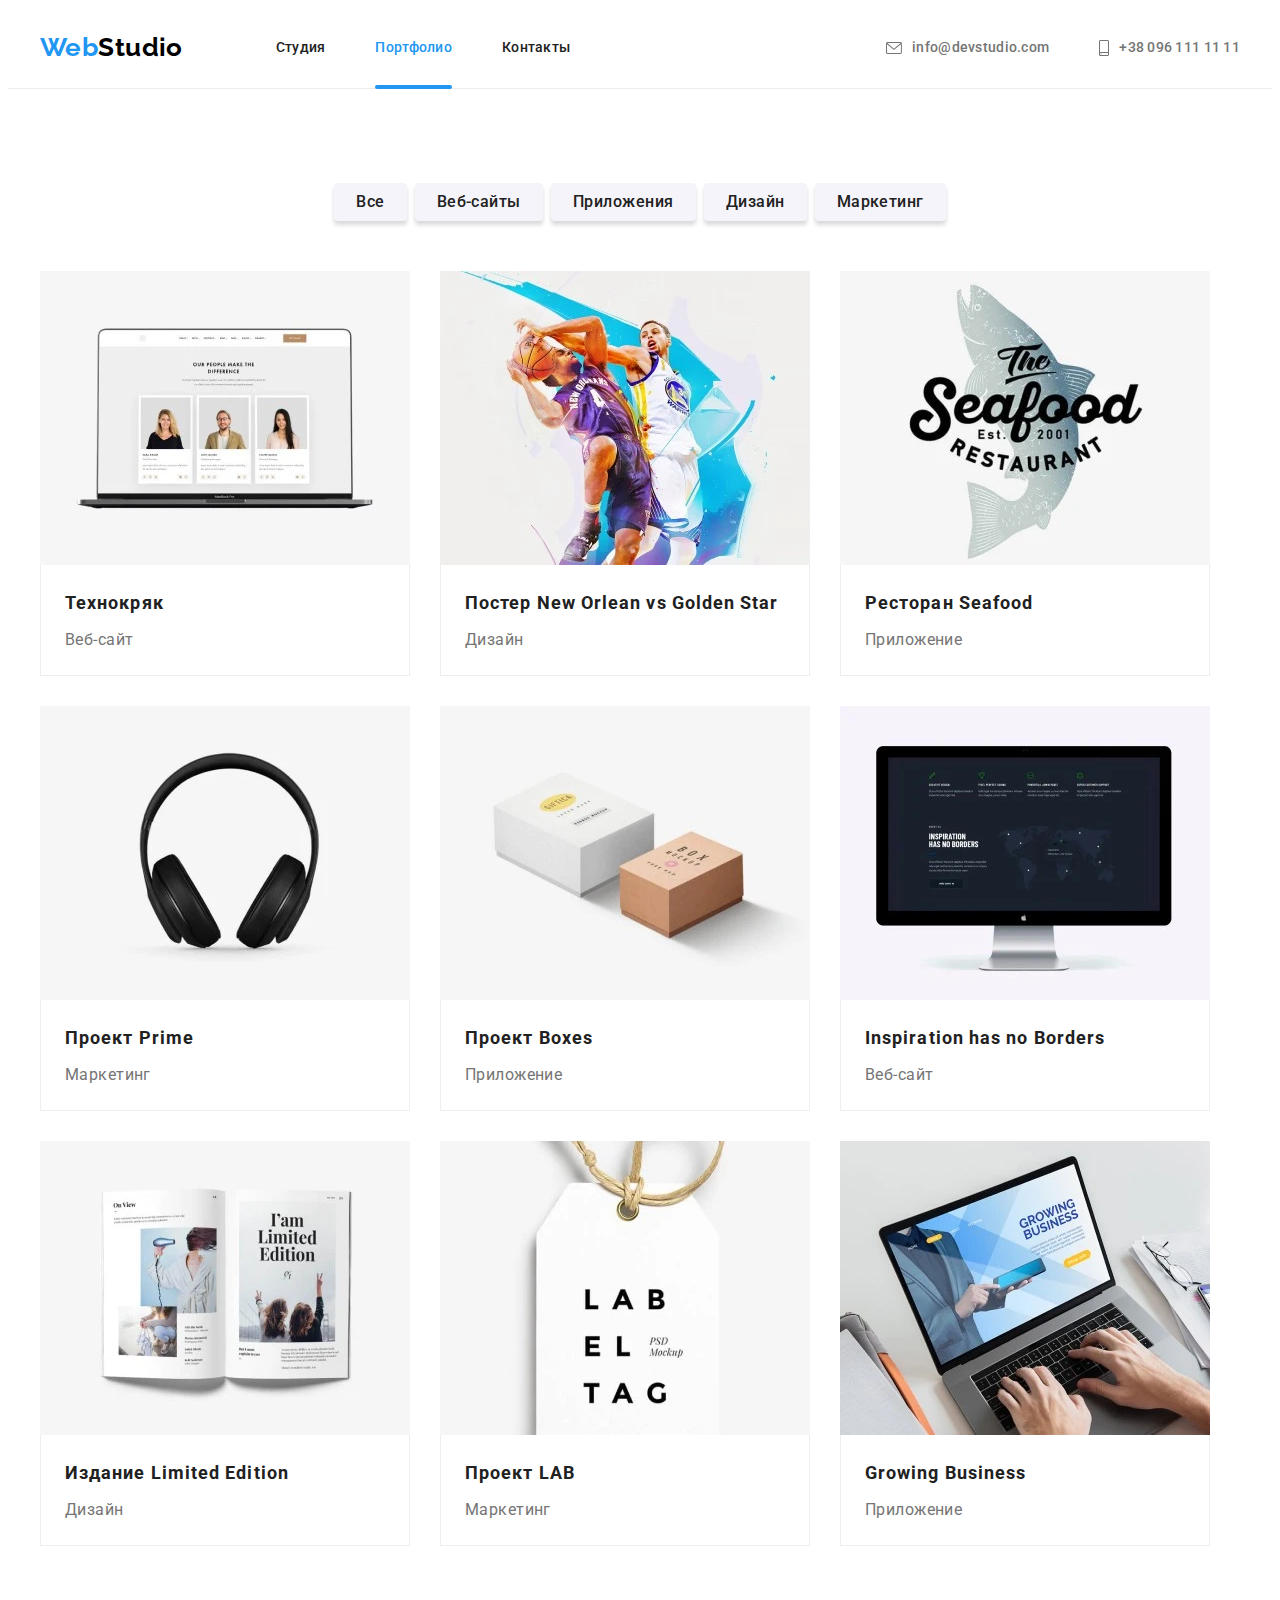
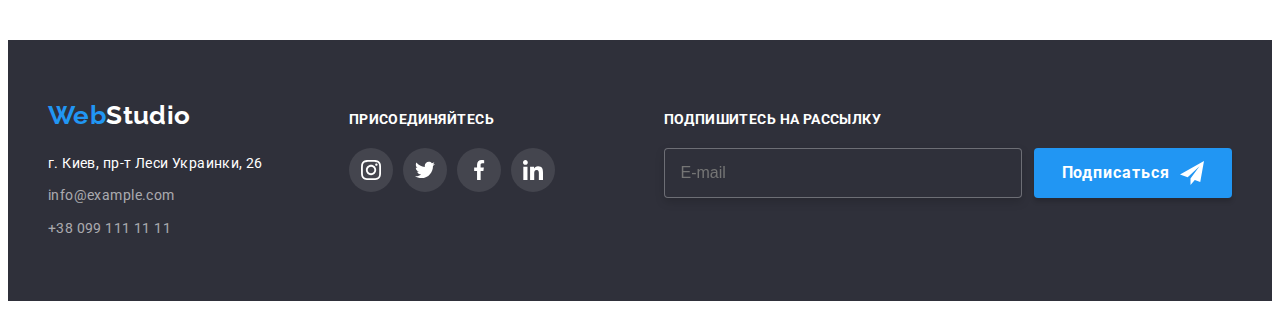
==== commit 95a70075: "корректировка стилизации верстки" ====
--- a/portfolio.html
+++ b/portfolio.html
@@ -5,6 +5,7 @@
 	<meta charset="UTF-8" />
 	<meta http-equiv="X-UA-Compatible" content="IE=edge" />
 	<meta name="viewport" content="width=device-width, initial-scale=1.0" />
+	<meta name="description" content="Страница портфолио компании" />
 	<title>portfolio</title>
 	<link rel="preconnect" href="https://fonts.googleapis.com" />
 	<link rel="preconnect" href="https://fonts.gstatic.com" crossorigin />
@@ -22,7 +23,7 @@
 	<header class="header">
 		<div class="header__container container">
 			<!-- ==== logo company ==== -->
-			<a href="/" class="logo logo--header-accent" lang="en" aria-label="logo WebStudio">
+			<a class="logo logo--header-accent" href="/" lang="en" aria-label="logo WebStudio">
 				<span class="logo__label">Web</span>Studio
 			</a>
 			<!-- ==== menu navigation ==== -->
@@ -30,20 +31,20 @@
 				<!-- ====links to other pages ==== -->
 				<ul class="site-nav__list">
 					<li class="site-nav__item">
-						<a href="./index.html" class="site-nav__link">Студия</a>
+						<a class="site-nav__link" href="./index.html">Студия</a>
 					</li>
 					<li class="site-nav__item">
-						<a href="./portfolio.html" class="site-nav__link site-nav__link--active">Портфолио</a>
+						<a class="site-nav__link site-nav__link--active" href="./portfolio.html">Портфолио</a>
 					</li>
 					<li class="site-nav__item">
-						<a href="" class="site-nav__link">Контакты</a>
+						<a class="site-nav__link" href="">Контакты</a>
 					</li>
 				</ul>
 			</nav>
 			<!-- ==== e-mail and tel ==== -->
 			<ul class="contacts">
 				<li class="contacts__item">
-					<a href="mailto:info@devstudio.com" class="contacts__link">
+					<a class="contacts__link" href="mailto:info@devstudio.com">
 						<svg class="contacts__icon" width="16" height="12">
 							<use href="./images/icons.svg#icon-envelope"></use>
 						</svg>
@@ -51,7 +52,7 @@
 					</a>
 				</li>
 				<li class="contacts__item">
-					<a href="tel:+380961111111" class="contacts__link">
+					<a class="contacts__link" href="tel:+380961111111">
 						<svg class="contacts__icon" width="10" height="16">
 							<use href="./images/icons.svg#icon-smartphone"></use>
 						</svg>
@@ -65,26 +66,25 @@
 			<nav class="mobile-menu__navigation">
 				<ul class="mobile-menu__navigation-list">
 					<li class="mobile-menu__navigation-item">
-						<a href="./index.html" class="mobile-menu__navigation-link">Студия</a>
+						<a class="mobile-menu__navigation-link" href="./index.html">Студия</a>
 					</li>
 					<li class="mobile-menu__navigation-item">
-						<a href="./portfolio.html"
-							class="mobile-menu__navigation-link  mobile-menu__navigation-link--active">Портфолио</a>
+						<a class="mobile-menu__navigation-link  mobile-menu__navigation-link--active"
+							href="./portfolio.html">Портфолио</a>
 					</li>
 					<li class="mobile-menu__navigation-item">
-						<a href="" class="mobile-menu__navigation-link">Контакты</a>
+						<a class="mobile-menu__navigation-link" href="">Контакты</a>
 					</li>
 				</ul>
 			</nav>
 			<ul class="mobile-menu__contacts">
 				<li class="mobile-menu__contacts-item">
-					<a href="tel:+380961111111" class="mobile-menu__contacts-tel">
-
+					<a class="mobile-menu__contacts-tel" href="tel:+380961111111">
 						+38 096 111 11 11
 					</a>
 				</li>
 				<li class="mobile-menu__contacts-item">
-					<a href="mailto:info@devstudio.com" class="mobile-menu__contacts-mail">
+					<a class="mobile-menu__contacts-mail" href="mailto:info@devstudio.com">
 						info@devstudio.com
 					</a>
 				</li>
@@ -132,19 +132,19 @@
 				<!-- ==== filters ==== -->
 				<h1 class="section__title section__title--hidden">Проекты</h1>
 				<ul class="filters list">
-					<li class="filters__item"><button type="button" class="filters__button button">Все</button></li>
-					<li class="filters__item"><button type="button" class="filters__button button">Веб-сайты</button>
-					</li>
-					<li class="filters__item"><button type="button" class="filters__button button">Приложения</button>
-					</li>
-					<li class="filters__item"><button type="button" class="filters__button button">Дизайн</button></li>
-					<li class="filters__item"><button type="button" class="filters__button button">Маркетинг</button>
+					<li class="filters__item"><button class="filters__button button" type="button">Все</button></li>
+					<li class="filters__item"><button class="filters__button button" type="button">Веб-сайты</button>
+					</li>
+					<li class="filters__item"><button class="filters__button button" type="button">Приложения</button>
+					</li>
+					<li class="filters__item"><button class="filters__button button" type="button">Дизайн</button></li>
+					<li class="filters__item"><button class="filters__button button" type="button">Маркетинг</button>
 					</li>
 				</ul>
 				<!-- ==== projects ==== -->
 				<ul class="projects list">
 					<li class="projects__item">
-						<a href="" class="projects__link">
+						<a class="projects__link" href="">
 							<div class="projects__box">
 								<picture>
 									<source
@@ -177,7 +177,7 @@
 						</a>
 					</li>
 					<li class="projects__item">
-						<a href="" class="projects__link">
+						<a class="projects__link" href="">
 							<div class="projects__box">
 								<picture>
 									<source
@@ -206,14 +206,14 @@
 							<div class="projects__wrap">
 								<h2 class="projects__title">
 									Постер
-									<span lang="en">Orlean vs Golden Star</span>
+									<span lang="en">New Orlean vs Golden Star</span>
 								</h2>
 								<p class="projects__subtitle">Дизайн</p>
 							</div>
 						</a>
 					</li>
 					<li class="projects__item">
-						<a href="" class="projects__link">
+						<a class="projects__link" href="">
 							<div class="projects__box">
 								<picture>
 									<picture>
@@ -251,7 +251,7 @@
 						</a>
 					</li>
 					<li class="projects__item">
-						<a href="" class="projects__link">
+						<a class="projects__link" href="">
 							<div class="projects__box">
 								<picture>
 									<source
@@ -286,7 +286,7 @@
 						</a>
 					</li>
 					<li class="projects__item">
-						<a href="" class="projects__link">
+						<a class="projects__link" href="">
 							<div class="projects__box">
 								<picture>
 									<source
@@ -321,7 +321,7 @@
 						</a>
 					</li>
 					<li class="projects__item">
-						<a href="" class="projects__link">
+						<a class="projects__link" href="">
 							<div class="projects__box">
 								<picture>
 									<source
@@ -353,7 +353,7 @@
 						</a>
 					</li>
 					<li class="projects__item">
-						<a href="" class="projects__link">
+						<a class="projects__link" href="">
 							<div class="projects__box">
 								<picture>
 									<source
@@ -388,7 +388,7 @@
 						</a>
 					</li>
 					<li class="projects__item">
-						<a href="" class="projects__link">
+						<a class="projects__link" href="">
 							<div class="projects__box">
 								<picture>
 									<source
@@ -423,7 +423,7 @@
 						</a>
 					</li>
 					<li class="projects__item">
-						<a href="" class="projects__link">
+						<a class="projects__link" href="">
 							<div class="projects__box">
 								<picture>
 									<source
@@ -465,23 +465,23 @@
 		<div class="footer__container container">
 			<div class="footer__contacts">
 				<!-- ==== logo company ==== -->
-				<a href="/" class="logo logo--footer-accent" lang="en" aria-label="logo WebStudio">
+				<a class="logo logo--footer-accent" href="/" lang="en" aria-label="logo WebStudio">
 					<span class="logo__label">Web</span>Studio
 				</a>
 				<!-- ==== address ==== -->
 				<address class="address">
 					<ul class="address__list list">
 						<li class="address__item">
-							<a href="https://goo.gl/maps/FhsFouY1L5zsYzUFA" target="_blank" rel="noopener noreferrer"
-								lang="en" aria-label="Google maps" class="address__link">
+							<a class="address__link" href="https://goo.gl/maps/FhsFouY1L5zsYzUFA" target="_blank"
+								rel="noopener noreferrer" lang="en" aria-label="Google maps">
 								г. Киев, пр-т Леси Украинки, 26
 							</a>
 						</li>
 						<li class="address__item">
-							<a href="mailto:info@example.com" class="address__link">info@example.com</a>
+							<a class="address__link" href="mailto:info@example.com">info@example.com</a>
 						</li>
 						<li class="address__item">
-							<a href="tel:+380991111111" class="address__link">+38 099 111 11 11</a>
+							<a class="address__link" href="tel:+380991111111">+38 099 111 11 11</a>
 						</li>
 					</ul>
 				</address>
@@ -529,8 +529,8 @@
 				<p class="subscribe__title">Подпишитесь на рассылку</p>
 				<form class="subscribe__form">
 					<label aria-label="Почта">
-						<input type="email" name="email" placeholder="E-mail" class="subscribe__input" /></label>
-					<button type="submit" class="subscribe__button button">Подписаться</button>
+						<input class="subscribe__input" type="email" name="email" placeholder="E-mail" /></label>
+					<button class="subscribe__button button" type="submit">Подписаться</button>
 				</form>
 			</div>
 		</div>
--- a/css/main.min.css
+++ b/css/main.min.css
@@ -1,2 +1,2 @@
-.section__title--hidden,.form__input-checkbox{position:absolute;white-space:nowrap;margin:-1px;width:1px;height:1px;overflow:hidden;border:0;padding:0;clip:rect(0 0 0 0);-webkit-clip-path:inset(50%);clip-path:inset(50%)}.social-links,.site-nav__list,.contacts,.mobile-menu__contacts,.mobile-menu__socials,.features__list,.work__list,.team__list,.clients__list,.filters,.projects,.address__list{list-style:none;padding:0;margin:0}.social-links__link,.site-nav__link,.contacts__link,.mobile-menu__navigation-link,.mobile-menu__contacts-tel,.mobile-menu__contacts-mail,.mobile-menu__socials-link,.clients__link{text-decoration:none;color:inherit}.social-links__link:hover,.site-nav__link:hover,.contacts__link:hover,.mobile-menu__navigation-link:hover,.mobile-menu__contacts-tel:hover,.mobile-menu__contacts-mail:hover,.mobile-menu__socials-link:hover,.clients__link:hover,.social-links__link:focus,.site-nav__link:focus,.contacts__link:focus,.mobile-menu__navigation-link:focus,.mobile-menu__contacts-tel:focus,.mobile-menu__contacts-mail:focus,.mobile-menu__socials-link:focus,.clients__link:focus{color:#2196f3}body{font-family:"Roboto",sans-serif;font-weight:400;font-size:14px;letter-spacing:0.03em;color:#212121;background-color:#fff}h1,h2,h3,h4,h5,h6,p{margin-top:0;margin-bottom:0;padding-top:0;padding-bottom:0}img{display:block;max-width:100%;height:auto}.logo{font-family:"Raleway",sans-serif;font-weight:700;font-size:24px;line-height:1.17;text-decoration:none;color:inherit}@media screen and (min-width: 1200px){.logo{font-size:26px;line-height:1.2}}.logo--header-accent{color:#000;padding-top:16px;padding-bottom:16px}@media screen and (min-width: 768px){.logo--header-accent{padding-top:26px;padding-bottom:26px;margin-right:88px}}@media screen and (min-width: 1200px){.logo--header-accent{padding-top:24px;padding-bottom:25px;margin-right:93px}}.logo--footer-accent{display:block;margin-bottom:20px;color:#fff}.mobile-menu.is-open ~ .logo--header-accent{display:none}.logo__label{color:#2196f3}.button{font-family:inherit;font-weight:700;font-size:16px;line-height:1.88;letter-spacing:0.06em;color:#fff;background-color:#2196f3;-webkit-box-shadow:0px 4px 4px rgba(0,0,0,0.15);box-shadow:0px 4px 4px rgba(0,0,0,0.15);border-radius:4px;border-width:0;border-color:#2196f3;cursor:pointer;-webkit-transition:color 250ms cubic-bezier(0.4, 0, 0.2, 1),background-color 250ms cubic-bezier(0.4, 0, 0.2, 1),border-color 250ms cubic-bezier(0.4, 0, 0.2, 1);transition:color 250ms cubic-bezier(0.4, 0, 0.2, 1),background-color 250ms cubic-bezier(0.4, 0, 0.2, 1),border-color 250ms cubic-bezier(0.4, 0, 0.2, 1)}.button:hover,.button:focus{background-color:#188ce8;border-color:#188ce8}.container{margin:0 auto;padding:0 15px;width:100%}@media screen and (min-width: 480px){.container{width:480px}}@media screen and (min-width: 768px){.container{width:768px}}@media screen and (min-width: 1200px){.container{width:1200px}}.section{width:100%;margin-left:auto;margin-right:auto;padding-top:60px;padding-bottom:60px}@media screen and (min-width: 1200px){.section{padding-top:94px;padding-bottom:94px}}.section__title{margin-bottom:30px;font-weight:700;font-size:28px;line-height:1.17;text-align:center}@media screen and (min-width: 1200px){.section__title{margin-bottom:50px;font-size:36px}}.social-links{display:-webkit-box;display:-ms-flexbox;display:flex;-ms-flex-wrap:wrap;flex-wrap:wrap;-webkit-box-pack:center;-ms-flex-pack:center;justify-content:center}.social-links__item:not(:last-child){margin-right:10px}.social-links__item--bgc{border-radius:50%;background:rgba(255,255,255,0.1)}.social-links__link{display:-webkit-box;display:-ms-flexbox;display:flex;-webkit-box-align:center;-ms-flex-align:center;align-items:center;-webkit-box-pack:center;-ms-flex-pack:center;justify-content:center;width:44px;height:44px;color:#afb1b8;border-radius:50%;-webkit-transition:color 250ms cubic-bezier(0.4, 0, 0.2, 1),background-color 250ms cubic-bezier(0.4, 0, 0.2, 1);transition:color 250ms cubic-bezier(0.4, 0, 0.2, 1),background-color 250ms cubic-bezier(0.4, 0, 0.2, 1)}.social-links__link:hover,.social-links__link:focus{color:#fff;background-color:#2196f3}.social-links__icon{fill:currentColor}.social-links__icon--white{fill:#fff}.header{position:relative;width:100%;height:60px;border-bottom:1px solid #ececec}@media screen and (min-width: 768px){.header{height:auto}}.header__container{display:-webkit-box;display:-ms-flexbox;display:flex;-webkit-box-align:center;-ms-flex-align:center;align-items:center;text-align:left}.site-nav__list{display:none}@media screen and (min-width: 768px){.site-nav__list{display:-webkit-box;display:-ms-flexbox;display:flex;-ms-flex-wrap:wrap;flex-wrap:wrap;-webkit-box-pack:center;-ms-flex-pack:center;justify-content:center}}.site-nav__item:not(:last-child){margin-right:50px}.site-nav__link{display:-webkit-box;display:-ms-flexbox;display:flex;-webkit-box-align:center;-ms-flex-align:center;align-items:center;padding-top:32px;padding-bottom:32px;font-weight:500;line-height:1.14;letter-spacing:0.02em;-webkit-transition:color 250ms cubic-bezier(0.4, 0, 0.2, 1);transition:color 250ms cubic-bezier(0.4, 0, 0.2, 1)}.site-nav__link--active{position:relative;color:#2196f3}.site-nav__link--active::after{position:absolute;content:"";bottom:-1px;left:0;width:100%;height:4px;border-radius:2px;background:#2196f3}.contacts{display:none;margin-left:auto}@media screen and (min-width: 768px){.contacts{display:block}}@media screen and (min-width: 1200px){.contacts{display:-webkit-box;display:-ms-flexbox;display:flex;-ms-flex-wrap:wrap;flex-wrap:wrap;-webkit-box-pack:center;-ms-flex-pack:center;justify-content:center;margin-left:auto}}.contacts__item{color:#757575}.contacts__item:not(:last-child){margin-bottom:10px}@media screen and (min-width: 1200px){.contacts__item:not(:last-child){margin-right:50px;margin-bottom:0}}.contacts__link{font-weight:500;font-size:12px;line-height:1.17;letter-spacing:0.02em;-webkit-transition:color 250ms cubic-bezier(0.4, 0, 0.2, 1);transition:color 250ms cubic-bezier(0.4, 0, 0.2, 1)}@media screen and (min-width: 1200px){.contacts__link{display:-webkit-box;display:-ms-flexbox;display:flex;-webkit-box-align:center;-ms-flex-align:center;align-items:center;padding-top:32px;padding-bottom:32px;font-size:14px;line-height:1.14}}.contacts__icon{margin-right:10px;fill:currentColor}.header__mobile-menu{position:fixed;top:0;left:0;z-index:10;width:100%;height:100%;padding:48px 40px;display:-webkit-box;display:-ms-flexbox;display:flex;-webkit-box-orient:vertical;-webkit-box-direction:normal;-ms-flex-direction:column;flex-direction:column;-webkit-transform:translateX(-100%);transform:translateX(-100%);-webkit-transition:visibility 250ms cubic-bezier(0.4, 0, 0.2, 1),-webkit-transform 250ms cubic-bezier(0.4, 0, 0.2, 1);transition:visibility 250ms cubic-bezier(0.4, 0, 0.2, 1),-webkit-transform 250ms cubic-bezier(0.4, 0, 0.2, 1);transition:transform 250ms cubic-bezier(0.4, 0, 0.2, 1),visibility 250ms cubic-bezier(0.4, 0, 0.2, 1);transition:transform 250ms cubic-bezier(0.4, 0, 0.2, 1),visibility 250ms cubic-bezier(0.4, 0, 0.2, 1),-webkit-transform 250ms cubic-bezier(0.4, 0, 0.2, 1);background-color:#fff;visibility:hidden;overflow-y:scroll}.header__mobile-menu.is-open{visibility:visible;-webkit-transform:translateX(0);transform:translateX(0)}@media screen and (min-width: 768px){.header__mobile-menu{display:none}}.mobile-menu__navigation{margin-bottom:auto}.mobile-menu__navigation-list{list-style:none;padding:0;margin:0}.mobile-menu__navigation-item:not(:last-child){margin-bottom:32px}.mobile-menu__navigation-link{display:-webkit-box;display:-ms-flexbox;display:flex;font-weight:500;font-size:8.33333vw;line-height:1.17;letter-spacing:0.02em;-webkit-transition:color 250ms cubic-bezier(0.4, 0, 0.2, 1);transition:color 250ms cubic-bezier(0.4, 0, 0.2, 1)}@media screen and (min-width: 480px){.mobile-menu__navigation-link{font-size:40px}}.mobile-menu__navigation-link--active{position:relative;color:#2196f3}.mobile-menu__contacts{margin-bottom:64px}.mobile-menu__contacts-item{line-height:1.17;letter-spacing:0.02em}.mobile-menu__contacts-item:not(:last-child){margin-bottom:32px}.mobile-menu__contacts-tel{font-weight:500;font-size:7.08333vw;color:#2196f3}@media screen and (min-width: 480px){.mobile-menu__contacts-tel{font-size:34px}}.mobile-menu__contacts-mail{font-weight:500;font-size:5vw;color:#757575}@media screen and (min-width: 480px){.mobile-menu__contacts-mail{font-size:24px}}.mobile-menu__socials{display:-webkit-box;display:-ms-flexbox;display:flex;-ms-flex-wrap:wrap;flex-wrap:wrap;-webkit-box-pack:left;-ms-flex-pack:left;justify-content:left}.mobile-menu__socials-item{font-weight:500;font-size:3.75vw;line-height:1.22;letter-spacing:0.02em;color:#2196f3}.mobile-menu__socials-item:not(:first-child){padding-left:10px}.mobile-menu__socials-item:not(:last-child){padding-right:10px;border-right:1px solid rgba(33,33,33,0.2)}@media screen and (min-width: 480px){.mobile-menu__socials-item{font-size:18px}}.mobile-button{position:absolute;top:10px;right:15px;z-index:10;display:-webkit-box;display:-ms-flexbox;display:flex;-webkit-box-pack:center;-ms-flex-pack:center;justify-content:center;-webkit-box-align:center;-ms-flex-align:center;align-items:center;padding:0;width:40px;height:40px;color:#000;background:#fff;border:none;cursor:pointer;-webkit-transition:color 250ms cubic-bezier(0.4, 0, 0.2, 1);transition:color 250ms cubic-bezier(0.4, 0, 0.2, 1)}.mobile-button:hover,.mobile-button:focus{color:#2196f3}.mobile-button.is-open{position:fixed;overflow-y:scroll}@media screen and (min-width: 768px){.mobile-button{display:none}}.mobile-button__icon{fill:currentColor}.mobile-button__icon-open{display:block}.mobile-button.is-open .mobile-button__icon-open{display:none}.mobile-button__icon-close{display:none}.mobile-button.is-open .mobile-button__icon-close{position:fixed;display:block}.hero{margin-left:auto;margin-right:auto;padding-top:118px;padding-bottom:118px;width:100%;height:400px;background-color:#2f303a;background-image:-webkit-gradient(linear, left top, right top, from(rgba(47,48,58,0.4)), to(rgba(47,48,58,0.4))),url(../images/hero/mobile/hero_480.jpg);background-image:linear-gradient(to right, rgba(47,48,58,0.4), rgba(47,48,58,0.4)),url(../images/hero/mobile/hero_480.jpg);background-size:cover;text-align:center}@media (min-device-pixel-ratio: 2), (-webkit-min-device-pixel-ratio: 2), (min-resolution: 192dpi), (min-resolution: 2dppx){.hero{background-image:-webkit-gradient(linear, left top, right top, from(rgba(47,48,58,0.4)), to(rgba(47,48,58,0.4))),url(../images/hero/mobile/hero_480@2x.jpg);background-image:linear-gradient(to right, rgba(47,48,58,0.4), rgba(47,48,58,0.4)),url(../images/hero/mobile/hero_480@2x.jpg)}}@media screen and (min-width: 768px){.hero{background-image:-webkit-gradient(linear, left top, right top, from(rgba(47,48,58,0.4)), to(rgba(47,48,58,0.4))),url(../images/hero/tablet/hero_768.jpg);background-image:linear-gradient(to right, rgba(47,48,58,0.4), rgba(47,48,58,0.4)),url(../images/hero/tablet/hero_768.jpg)}}@media screen and (min-width: 768px) and (min-device-pixel-ratio: 2), screen and (min-width: 768px) and (-webkit-min-device-pixel-ratio: 2), screen and (min-width: 768px) and (min-resolution: 192dpi), screen and (min-width: 768px) and (min-resolution: 2dppx){.hero{background-image:-webkit-gradient(linear, left top, right top, from(rgba(47,48,58,0.4)), to(rgba(47,48,58,0.4))),url(../images/hero/tablet/hero_768@2x.jpg);background-image:linear-gradient(to right, rgba(47,48,58,0.4), rgba(47,48,58,0.4)),url(../images/hero/tablet/hero_768@2x.jpg)}}@media screen and (min-width: 1200px){.hero{padding-top:200px;padding-bottom:200px;max-width:1600px;height:600px;background-image:-webkit-gradient(linear, left top, right top, from(rgba(47,48,58,0.4)), to(rgba(47,48,58,0.4))),url(../images/hero/desktop/hero_1600.jpg);background-image:linear-gradient(to right, rgba(47,48,58,0.4), rgba(47,48,58,0.4)),url(../images/hero/desktop/hero_1600.jpg)}}@media screen and (min-width: 1200px) and (min-device-pixel-ratio: 2), screen and (min-width: 1200px) and (-webkit-min-device-pixel-ratio: 2), screen and (min-width: 1200px) and (min-resolution: 192dpi), screen and (min-width: 1200px) and (min-resolution: 2dppx){.hero{background-image:-webkit-gradient(linear, left top, right top, from(rgba(47,48,58,0.4)), to(rgba(47,48,58,0.4))),url(../images/hero/desktop/hero_1600@2x.jpg);background-image:linear-gradient(to right, rgba(47,48,58,0.4), rgba(47,48,58,0.4)),url(../images/hero/desktop/hero_1600@2x.jpg)}}.hero__title{margin-bottom:30px;font-weight:900;font-size:26px;line-height:1.62;letter-spacing:0.06em;text-transform:uppercase;color:#fff}@media screen and (min-width: 1200px){.hero__title{font-weight:900;font-size:44px;line-height:1.36}}.hero__button{display:inline-block;-webkit-box-align:center;-ms-flex-align:center;align-items:center;padding:10px 32px}@media screen and (min-width: 1200px){.features{padding-bottom:0}}@media screen and (min-width: 768px){.features__list{display:-webkit-box;display:-ms-flexbox;display:flex;-ms-flex-wrap:wrap;flex-wrap:wrap;-webkit-box-pack:center;-ms-flex-pack:center;justify-content:center}}.features__item{width:100%}.features__item:not(:last-child){margin-bottom:30px}@media screen and (min-width: 768px){.features__item{max-width:calc((100% - 60px)/2)}.features__item:nth-child(2n+1){margin-right:30px}.features__item:nth-last-child(-n+2){margin-bottom:0}}@media screen and (min-width: 1200px){.features__item{max-width:270px}.features__item:not(:last-child){margin-right:30px;margin-bottom:0}}.features__icon{display:-webkit-box;display:-ms-flexbox;display:flex;-webkit-box-pack:center;-ms-flex-pack:center;justify-content:center;-webkit-box-align:center;-ms-flex-align:center;align-items:center;margin-bottom:30px;width:100%;height:120px;background:#f5f4fa;border-radius:4px}.features__title{margin-bottom:10px;font-weight:700;font-size:14px;line-height:1.14;text-transform:uppercase;text-align:center}@media screen and (min-width: 768px){.features__title{text-align:left}}.features__description{line-height:1.71;color:#757575}.work{display:none}@media screen and (min-width: 1200px){.work{display:block}}@media screen and (min-width: 768px){.work__list{display:-webkit-box;display:-ms-flexbox;display:flex;-ms-flex-wrap:wrap;flex-wrap:wrap;-webkit-box-pack:center;-ms-flex-pack:center;justify-content:center}}.work__item{position:relative}.work__item:not(:last-child){margin-right:30px}.work__image{height:294px}.work__label{position:absolute;bottom:0;left:0;display:-webkit-box;display:-ms-flexbox;display:flex;-webkit-box-pack:center;-ms-flex-pack:center;justify-content:center;-webkit-box-align:center;-ms-flex-align:center;align-items:center;width:370px;height:70px;background:rgba(47,48,58,0.8)}.work__description{font-weight:700;line-height:1.14;text-align:center;letter-spacing:0.03em;text-transform:uppercase;color:#fff}.team{background-color:#f5f4fa}@media screen and (min-width: 768px){.team__list{display:-webkit-box;display:-ms-flexbox;display:flex;-ms-flex-wrap:wrap;flex-wrap:wrap;-webkit-box-pack:justify;-ms-flex-pack:justify;justify-content:space-between}}.team__item{width:100%;height:auto;background-color:#fff;-webkit-box-shadow:0px 1px 3px rgba(0,0,0,0.12),0px 1px 1px rgba(0,0,0,0.14),0px 2px 1px rgba(0,0,0,0.2);box-shadow:0px 1px 3px rgba(0,0,0,0.12),0px 1px 1px rgba(0,0,0,0.14),0px 2px 1px rgba(0,0,0,0.2);border-radius:0px 0px 4px 4px}.team__item:not(:last-child){margin-bottom:30px}@media screen and (min-width: 480px){.team__item{width:450px}}@media screen and (min-width: 768px){.team__item{max-width:calc((100% - 30px)/2)}.team__item:nth-last-child(-n+2){margin-bottom:0}}@media screen and (min-width: 1200px){.team__item{max-width:270px}.team__item:not(:last-child){margin-bottom:0}}.team__image{width:100%;height:100%}@media screen and (min-width: 480px){.team__image{width:450px;height:460px}}@media screen and (min-width: 768px){.team__image{width:354px;height:374px}}@media screen and (min-width: 1200px){.team__image{width:270px;height:260px}}.team__wrap{padding-top:30px;padding-bottom:30px;text-align:center}.team__title{margin-bottom:10px;font-weight:500;font-size:16px;line-height:1.19}.team__description{margin-bottom:16px;font-weight:400;font-size:16px;line-height:1.19;color:#757575}.clients__list{display:-webkit-box;display:-ms-flexbox;display:flex;-ms-flex-wrap:wrap;flex-wrap:wrap;-webkit-box-pack:center;-ms-flex-pack:center;justify-content:center;margin:-15px}.clients__item{margin:15px;width:calc((100% - 30px*2)/2);height:92px}@media screen and (min-width: 768px){.clients__item{max-width:calc((100% - 30px*3)/3)}}@media screen and (min-width: 1200px){.clients__item{max-width:170px}}.clients__link{display:-webkit-box;display:-ms-flexbox;display:flex;-webkit-box-pack:center;-ms-flex-pack:center;justify-content:center;-webkit-box-align:center;-ms-flex-align:center;align-items:center;width:100%;height:100%;color:#afb1b8;border:1px solid #afb1b8;border-radius:4px;-webkit-transition:color 250ms cubic-bezier(0.4, 0, 0.2, 1),border 250ms cubic-bezier(0.4, 0, 0.2, 1);transition:color 250ms cubic-bezier(0.4, 0, 0.2, 1),border 250ms cubic-bezier(0.4, 0, 0.2, 1)}.clients__link:hover,.clients__link:focus{border:1px solid #2196f3;color:#2196f3}.clients__icon{fill:currentColor}.filters{display:-webkit-box;display:-ms-flexbox;display:flex;-ms-flex-wrap:wrap;flex-wrap:wrap;-webkit-box-pack:left;-ms-flex-pack:left;justify-content:left;margin-bottom:-15px}@media screen and (min-width: 768px){.filters{-webkit-box-pack:center;-ms-flex-pack:center;justify-content:center;margin-bottom:0}}.filters__item{margin-bottom:15px}.filters__item:not(:last-child){margin-right:8px}@media screen and (min-width: 768px){.filters__item{margin-bottom:0}}.filters__button{padding:6px 22px;width:auto;height:auto;font-family:inherit;font-weight:500;font-size:16px;line-height:1.62;letter-spacing:0.03em;color:#212121;background-color:#f5f4fa;border-color:transparent;border-radius:4px;-webkit-transition:color 250ms cubic-bezier(0.4, 0, 0.2, 1),background-color 250ms cubic-bezier(0.4, 0, 0.2, 1),-webkit-box-shadow 250ms cubic-bezier(0.4, 0, 0.2, 1);transition:color 250ms cubic-bezier(0.4, 0, 0.2, 1),background-color 250ms cubic-bezier(0.4, 0, 0.2, 1),-webkit-box-shadow 250ms cubic-bezier(0.4, 0, 0.2, 1);transition:color 250ms cubic-bezier(0.4, 0, 0.2, 1),background-color 250ms cubic-bezier(0.4, 0, 0.2, 1),box-shadow 250ms cubic-bezier(0.4, 0, 0.2, 1);transition:color 250ms cubic-bezier(0.4, 0, 0.2, 1),background-color 250ms cubic-bezier(0.4, 0, 0.2, 1),box-shadow 250ms cubic-bezier(0.4, 0, 0.2, 1),-webkit-box-shadow 250ms cubic-bezier(0.4, 0, 0.2, 1);cursor:pointer}.filters__button:active,.filters__button:hover,.filters__button:focus{color:#fff;background-color:#2196f3;-webkit-box-shadow:0px 3px 1px rgba(0,0,0,0.1),0px 1px 2px rgba(0,0,0,0.08),0px 2px 2px rgba(0,0,0,0.12);box-shadow:0px 3px 1px rgba(0,0,0,0.1),0px 1px 2px rgba(0,0,0,0.08),0px 2px 2px rgba(0,0,0,0.12)}.projects{margin-top:40px}@media screen and (min-width: 768px){.projects{display:-webkit-box;display:-ms-flexbox;display:flex;-ms-flex-wrap:wrap;flex-wrap:wrap;-webkit-box-pack:start;-ms-flex-pack:start;justify-content:flex-start;margin-top:30px}}@media screen and (min-width: 1200px){.projects{margin-top:50px}}.projects__item{width:100%;height:auto}.projects__item:not(:last-child){margin-bottom:30px}@media screen and (min-width: 480px){.projects__item{width:450px}}@media screen and (min-width: 768px){.projects__item{max-width:calc((100% - 30px)/2)}.projects__item:nth-child(odd){margin-right:30px}}@media screen and (min-width: 1200px){.projects__item{max-width:370px;margin-right:30px}.projects__item:nth-child(3n){margin-right:0}.projects__item:nth-last-child(-n+3){margin-bottom:0}}.projects__image{width:100%;height:100%}.projects__link{display:inline-block;width:100%;text-decoration:none;color:inherit;-webkit-transition:-webkit-box-shadow 250ms cubic-bezier(0.4, 0, 0.2, 1);transition:-webkit-box-shadow 250ms cubic-bezier(0.4, 0, 0.2, 1);transition:box-shadow 250ms cubic-bezier(0.4, 0, 0.2, 1);transition:box-shadow 250ms cubic-bezier(0.4, 0, 0.2, 1), -webkit-box-shadow 250ms cubic-bezier(0.4, 0, 0.2, 1)}.projects__link:hover,.projects__link:focus{color:inherit;-webkit-box-shadow:0px 1px 1px rgba(0,0,0,0.12),0px 4px 4px rgba(0,0,0,0.06),1px 4px 6px rgba(0,0,0,0.16);box-shadow:0px 1px 1px rgba(0,0,0,0.12),0px 4px 4px rgba(0,0,0,0.06),1px 4px 6px rgba(0,0,0,0.16)}.projects__wrap{padding-top:20px;padding-bottom:20px;padding-left:24px;padding-right:24px;border-right:1px solid #eeeeee;border-bottom:1px solid #eeeeee;border-left:1px solid #eeeeee}.projects__title{margin-bottom:4px;font-weight:700;font-size:18px;line-height:2;letter-spacing:0.06em;text-align:left}.projects__subtitle{font-weight:400;font-size:16px;line-height:1.88;text-align:left;color:#757575}.projects__box{position:relative;overflow:hidden}.projects__description{position:absolute;padding-top:63px;padding-bottom:63px;padding-left:24px;padding-right:24px;width:100%;height:100%;background-color:rgba(33,150,243,0.9);color:#fff;font-size:18px;line-height:1.56;text-align:left;-webkit-transition:-webkit-transform 250ms cubic-bezier(0.4, 0, 0.2, 1);transition:-webkit-transform 250ms cubic-bezier(0.4, 0, 0.2, 1);transition:transform 250ms cubic-bezier(0.4, 0, 0.2, 1);transition:transform 250ms cubic-bezier(0.4, 0, 0.2, 1), -webkit-transform 250ms cubic-bezier(0.4, 0, 0.2, 1)}.projects__link:hover .projects__description,.projects__link:focus .projects__description{-webkit-transform:translateY(-100%);transform:translateY(-100%)}.footer{padding-top:60px;padding-bottom:60px;background-color:#2f303a}.footer__container{display:block;text-align:center}@media screen and (min-width: 768px){.footer__container{display:-webkit-box;display:-ms-flexbox;display:flex;-ms-flex-wrap:wrap;flex-wrap:wrap;-ms-flex-pack:distribute;justify-content:space-around;-webkit-box-align:baseline;-ms-flex-align:baseline;align-items:baseline}}@media screen and (min-width: 1200px){.footer__container{text-align:left}}.footer__contacts{margin-bottom:60px}@media screen and (min-width: 1200px){.footer__contacts{margin-bottom:0;margin-right:70px}}.address{font-style:inherit;line-height:1.71;color:rgba(255,255,255,0.6)}.address__list{display:block}.address__item:first-child{padding-top:0;color:#fff}.address__item:not(:last-child){margin-bottom:9px}.address__link{text-decoration:none;color:inherit}.footer__join{margin-bottom:60px}@media screen and (min-width: 768px){.footer__join{margin-bottom:0;margin-right:0}}@media screen and (min-width: 1200px){.footer__join{margin-right:93px}}.join__title{margin-bottom:20px;font-weight:700;line-height:1.14;text-transform:uppercase;color:#fff}.subscribe__form{-webkit-box-pack:center;-ms-flex-pack:center;justify-content:center}@media screen and (min-width: 1200px){.subscribe__form{display:-webkit-box;display:-ms-flexbox;display:flex;-ms-flex-wrap:wrap;flex-wrap:wrap;-webkit-box-pack:center;-ms-flex-pack:center;justify-content:center}}.subscribe__title{margin-bottom:20px;font-weight:700;line-height:1.14;text-transform:uppercase;color:#fff}.subscribe__input{margin-bottom:20px;padding-top:15px;padding-bottom:15px;padding-left:16px;width:100%;height:50px;display:-webkit-box;display:-ms-flexbox;display:flex;-webkit-box-align:center;-ms-flex-align:center;align-items:center;font-size:16px;line-height:1.25;color:rgba(255,255,255,0.6);background-color:#2f303a;-webkit-box-sizing:border-box;box-sizing:border-box;border:1px solid rgba(255,255,255,0.3);-webkit-filter:drop-shadow(0px 4px 4px rgba(0,0,0,0.15));filter:drop-shadow(0px 4px 4px rgba(0,0,0,0.15));border-radius:4px;-webkit-transition:border-color transition-duration cubic-bezier(0.4, 0, 0.2, 1);transition:border-color transition-duration cubic-bezier(0.4, 0, 0.2, 1)}.subscribe__input:hover,.subscribe__input:focus,.subscribe__input:active{outline:0;border-color:#fff}@media screen and (min-width: 768px){.subscribe__input{width:450px}}@media screen and (min-width: 1200px){.subscribe__input{margin-bottom:0;margin-right:12px;width:358px}}.subscribe__button{display:-webkit-box;display:-ms-flexbox;display:flex;-webkit-box-align:center;-ms-flex-align:center;align-items:center;-webkit-box-pack:center;-ms-flex-pack:center;justify-content:center;text-align:center;padding:10px 28px;margin-left:auto;margin-right:auto}.subscribe__button::after{content:"";display:inline-block;width:24px;height:24px;margin-left:10px;background-image:url(../images/icons/send.svg);background-size:contain}.backdrop{position:fixed;top:0;left:0;width:100%;height:100%;background:rgba(0,0,0,0.2);-webkit-transition:opacity 250ms cubic-bezier(0.4, 0, 0.2, 1),visibility 250ms cubic-bezier(0.4, 0, 0.2, 1),-webkit-transform 250ms cubic-bezier(0.4, 0, 0.2, 1);transition:opacity 250ms cubic-bezier(0.4, 0, 0.2, 1),visibility 250ms cubic-bezier(0.4, 0, 0.2, 1),-webkit-transform 250ms cubic-bezier(0.4, 0, 0.2, 1);transition:opacity 250ms cubic-bezier(0.4, 0, 0.2, 1),visibility 250ms cubic-bezier(0.4, 0, 0.2, 1),transform 250ms cubic-bezier(0.4, 0, 0.2, 1);transition:opacity 250ms cubic-bezier(0.4, 0, 0.2, 1),visibility 250ms cubic-bezier(0.4, 0, 0.2, 1),transform 250ms cubic-bezier(0.4, 0, 0.2, 1),-webkit-transform 250ms cubic-bezier(0.4, 0, 0.2, 1)}.backdrop.is-hidden{opacity:0;pointer-events:none;visibility:hidden}.form{display:block;text-align:center}.form__field{display:block;margin-bottom:10px;text-align:left}.form__label{display:inline-block;margin-bottom:4px;font-size:12px;line-height:1.17;letter-spacing:0.01em;color:#757575}.form__wrapper{position:relative;display:block;width:calc(100%-80px)}.form__input{display:-webkit-box;display:-ms-flexbox;display:flex;padding-top:12px;padding-bottom:12px;padding-left:42px;padding-right:16px;width:100%;height:40px;color:#212121;border:1px solid rgba(33,33,33,0.2);border-radius:4px;-webkit-transition:border-color 250ms cubic-bezier(0.4, 0, 0.2, 1);transition:border-color 250ms cubic-bezier(0.4, 0, 0.2, 1)}.form__field:focus-within .form__input{outline:0;border-color:#2196f3}.form__icon{position:absolute;top:50%;left:12px;-webkit-transform:translateY(-50%);transform:translateY(-50%);fill:currentColor;-webkit-transition:fill 250ms cubic-bezier(0.4, 0, 0.2, 1);transition:fill 250ms cubic-bezier(0.4, 0, 0.2, 1)}.form__field:focus-within .form__icon{fill:#2196f3}.form__field-comment{margin-bottom:20px}.form__comment{display:-webkit-box;display:-ms-flexbox;display:flex;padding:12px 16px;width:100%;height:120px;resize:none;line-height:1.14;letter-spacing:0.01em;color:#212121;border:1px solid rgba(33,33,33,0.2);border-radius:4px;-webkit-transition:border-color 250ms cubic-bezier(0.4, 0, 0.2, 1);transition:border-color 250ms cubic-bezier(0.4, 0, 0.2, 1)}.form__comment:hover,.form__comment:focus,.form__comment:active{outline:0;border-color:#2196f3}.form__comment::-webkit-input-placeholder{color:rgba(117,117,117,0.5)}.form__comment:-ms-input-placeholder{color:rgba(117,117,117,0.5)}.form__comment::-ms-input-placeholder{color:rgba(117,117,117,0.5)}.form__comment::placeholder{color:rgba(117,117,117,0.5)}@media screen and (min-width: 480px){.form__comment{width:370px}}@media screen and (min-width: 1200px){.form__comment{width:448px}}.form__field-checkbox{display:-webkit-box;display:-ms-flexbox;display:flex;-webkit-box-pack:center;-ms-flex-pack:center;justify-content:center;-webkit-box-align:center;-ms-flex-align:center;align-items:center;margin-bottom:30px}.form__wrapper-checkbox{position:relative;display:block;margin-right:7px;width:16px;height:15px;cursor:pointer}.form__icon--checked{position:absolute;top:50%;left:0;-webkit-transform:translateY(-50%);transform:translateY(-50%);opacity:0;-webkit-transition:opacity 250ms cubic-bezier(0.4, 0, 0.2, 1);transition:opacity 250ms cubic-bezier(0.4, 0, 0.2, 1)}.form__input-checkbox:checked+.form__icon--checked{opacity:1}.form__icon--unchecked{position:absolute;top:50%;left:0;-webkit-transform:translateY(-50%);transform:translateY(-50%);width:16px;height:15px;border:2px solid #212121;border-radius:2px;-webkit-transition:border-color 250ms cubic-bezier(0.4, 0, 0.2, 1);transition:border-color 250ms cubic-bezier(0.4, 0, 0.2, 1)}.form__input-checkbox:checked ~ .form__icon--unchecked,.form__input-checkbox:focus ~ .form__icon--unchecked,.form__input-checkbox:hover ~ .form__icon--unchecked{border-color:#2196f3}.form__label-checkbox{margin-bottom:0;font-size:12px;line-height:1.17;color:#757575;cursor:pointer;-webkit-user-select:none;-moz-user-select:none;-ms-user-select:none;user-select:none}@media screen and (min-width: 1200px){.form__label-checkbox{font-size:14px;line-height:1.71}}.form__agreement{color:#2196f3}.form__send-button{padding:10px 55px}.modal{position:absolute;top:50%;left:50%;-webkit-transform:translate(-50%, -50%) scale(1);transform:translate(-50%, -50%) scale(1);padding:40px;width:calc(100vw - 30px);max-height:calc(100vh - 30px);background:#fff;-webkit-box-shadow:0px 1px 3px rgba(0,0,0,0.12),0px 1px 1px rgba(0,0,0,0.14),0px 2px 1px rgba(0,0,0,0.2);box-shadow:0px 1px 3px rgba(0,0,0,0.12),0px 1px 1px rgba(0,0,0,0.14),0px 2px 1px rgba(0,0,0,0.2);border-radius:4px;overflow-y:auto;opacity:1;-webkit-transition:visibility 250ms cubic-bezier(0.4, 0, 0.2, 1),opacity 250ms cubic-bezier(0.4, 0, 0.2, 1),-webkit-transform 250ms cubic-bezier(0.4, 0, 0.2, 1);transition:visibility 250ms cubic-bezier(0.4, 0, 0.2, 1),opacity 250ms cubic-bezier(0.4, 0, 0.2, 1),-webkit-transform 250ms cubic-bezier(0.4, 0, 0.2, 1);transition:transform 250ms cubic-bezier(0.4, 0, 0.2, 1),visibility 250ms cubic-bezier(0.4, 0, 0.2, 1),opacity 250ms cubic-bezier(0.4, 0, 0.2, 1);transition:transform 250ms cubic-bezier(0.4, 0, 0.2, 1),visibility 250ms cubic-bezier(0.4, 0, 0.2, 1),opacity 250ms cubic-bezier(0.4, 0, 0.2, 1),-webkit-transform 250ms cubic-bezier(0.4, 0, 0.2, 1)}.backdrop.is-hidden>.modal{-webkit-transform:translate(-50%, -50%) scale(1.5);transform:translate(-50%, -50%) scale(1.5)}@media screen and (min-width: 480px){.modal{width:450px}}@media screen and (min-width: 768px){.modal{position:absolute;top:50%;left:50%;-webkit-transform:translate(-50%, -50%) scale(1);transform:translate(-50%, -50%) scale(1)}}@media screen and (min-width: 1200px){.modal{width:528px;min-height:581px}}.modal__title{margin-bottom:12px;font-weight:700;font-size:20px;line-height:1.15;text-align:center}.modal__close-button{position:absolute;top:8px;right:8px;display:-webkit-box;display:-ms-flexbox;display:flex;-webkit-box-pack:center;-ms-flex-pack:center;justify-content:center;-webkit-box-align:center;-ms-flex-align:center;align-items:center;width:30px;height:30px;color:#000;background:#fff;border:1px solid rgba(0,0,0,0.1);border-radius:50%;cursor:pointer;-webkit-transition:color 250ms cubic-bezier(0.4, 0, 0.2, 1);transition:color 250ms cubic-bezier(0.4, 0, 0.2, 1)}.modal__close-button:hover,.modal__close-button:focus{color:#2196f3}.modal__icon{fill:currentColor}
+.section__title--hidden,.form__input-checkbox{position:absolute;white-space:nowrap;margin:-1px;width:1px;height:1px;overflow:hidden;border:0;padding:0;clip:rect(0 0 0 0);-webkit-clip-path:inset(50%);clip-path:inset(50%)}.social-links,.site-nav__list,.contacts,.mobile-menu__contacts,.mobile-menu__socials,.features__list,.work__list,.team__list,.clients__list,.filters,.projects,.address__list{list-style:none;padding:0;margin:0}.social-links__link,.site-nav__link,.contacts__link,.mobile-menu__navigation-link,.mobile-menu__contacts-tel,.mobile-menu__contacts-mail,.mobile-menu__socials-link,.clients__link{text-decoration:none;color:inherit}.social-links__link:hover,.site-nav__link:hover,.contacts__link:hover,.mobile-menu__navigation-link:hover,.mobile-menu__contacts-tel:hover,.mobile-menu__contacts-mail:hover,.mobile-menu__socials-link:hover,.clients__link:hover,.social-links__link:focus,.site-nav__link:focus,.contacts__link:focus,.mobile-menu__navigation-link:focus,.mobile-menu__contacts-tel:focus,.mobile-menu__contacts-mail:focus,.mobile-menu__socials-link:focus,.clients__link:focus{color:#2196f3}body{font-family:"Roboto",sans-serif;font-weight:400;font-size:14px;letter-spacing:0.03em;color:#212121;background-color:#fff}h1,h2,h3,h4,h5,h6,p{margin-top:0;margin-bottom:0;padding-top:0;padding-bottom:0}img{display:block;max-width:100%;height:auto}.logo{font-family:"Raleway",sans-serif;font-weight:700;font-size:24px;line-height:1.17;text-decoration:none;color:inherit}@media screen and (min-width: 1200px){.logo{font-size:26px;line-height:1.2}}.logo--header-accent{color:#000;padding-top:16px;padding-bottom:16px}@media screen and (min-width: 768px){.logo--header-accent{padding-top:26px;padding-bottom:26px;margin-right:88px}}@media screen and (min-width: 1200px){.logo--header-accent{padding-top:24px;padding-bottom:25px;margin-right:93px}}.logo--footer-accent{display:block;margin-bottom:20px;color:#fff}.mobile-menu.is-open ~ .logo--header-accent{display:none}.logo__label{color:#2196f3}.button{font-family:inherit;font-weight:700;font-size:16px;line-height:1.88;letter-spacing:0.06em;color:#fff;background-color:#2196f3;-webkit-box-shadow:0px 4px 4px rgba(0,0,0,0.15);box-shadow:0px 4px 4px rgba(0,0,0,0.15);border-radius:4px;border-width:0;border-color:#2196f3;cursor:pointer;-webkit-transition:color 250ms cubic-bezier(0.4, 0, 0.2, 1),background-color 250ms cubic-bezier(0.4, 0, 0.2, 1),border-color 250ms cubic-bezier(0.4, 0, 0.2, 1);transition:color 250ms cubic-bezier(0.4, 0, 0.2, 1),background-color 250ms cubic-bezier(0.4, 0, 0.2, 1),border-color 250ms cubic-bezier(0.4, 0, 0.2, 1)}.button:hover,.button:focus{background-color:#188ce8;border-color:#188ce8}.container{margin:0 auto;padding:0 15px;width:100%}@media screen and (min-width: 480px){.container{width:480px}}@media screen and (min-width: 768px){.container{width:768px}}@media screen and (min-width: 1200px){.container{width:1200px}}.section{width:100%;margin-left:auto;margin-right:auto;padding-top:60px;padding-bottom:60px}@media screen and (min-width: 1200px){.section{padding-top:94px;padding-bottom:94px}}.section__title{margin-bottom:30px;font-weight:700;font-size:28px;line-height:1.17;text-align:center}@media screen and (min-width: 1200px){.section__title{margin-bottom:50px;font-size:36px}}.social-links{display:-webkit-box;display:-ms-flexbox;display:flex;-ms-flex-wrap:wrap;flex-wrap:wrap;-webkit-box-pack:center;-ms-flex-pack:center;justify-content:center}.social-links__item:not(:last-child){margin-right:10px}.social-links__item--bgc{border-radius:50%;background:rgba(255,255,255,0.1)}.social-links__link{display:-webkit-box;display:-ms-flexbox;display:flex;-webkit-box-align:center;-ms-flex-align:center;align-items:center;-webkit-box-pack:center;-ms-flex-pack:center;justify-content:center;width:44px;height:44px;color:#afb1b8;border-radius:50%;-webkit-transition:color 250ms cubic-bezier(0.4, 0, 0.2, 1),background-color 250ms cubic-bezier(0.4, 0, 0.2, 1);transition:color 250ms cubic-bezier(0.4, 0, 0.2, 1),background-color 250ms cubic-bezier(0.4, 0, 0.2, 1)}.social-links__link:hover,.social-links__link:focus{color:#fff;background-color:#2196f3}.social-links__icon{fill:currentColor}.social-links__icon--white{fill:#fff}.header{position:relative;width:100%;height:60px;border-bottom:1px solid #ececec}@media screen and (min-width: 768px){.header{height:auto}}.header__container{display:-webkit-box;display:-ms-flexbox;display:flex;-webkit-box-align:center;-ms-flex-align:center;align-items:center;text-align:left}.site-nav__list{display:none}@media screen and (min-width: 768px){.site-nav__list{display:-webkit-box;display:-ms-flexbox;display:flex;-ms-flex-wrap:wrap;flex-wrap:wrap;-webkit-box-pack:center;-ms-flex-pack:center;justify-content:center}}.site-nav__item:not(:last-child){margin-right:50px}.site-nav__link{display:-webkit-box;display:-ms-flexbox;display:flex;-webkit-box-align:center;-ms-flex-align:center;align-items:center;padding-top:32px;padding-bottom:32px;font-weight:500;line-height:1.14;letter-spacing:0.02em;-webkit-transition:color 250ms cubic-bezier(0.4, 0, 0.2, 1);transition:color 250ms cubic-bezier(0.4, 0, 0.2, 1)}.site-nav__link--active{position:relative;color:#2196f3}.site-nav__link--active::after{position:absolute;content:"";bottom:-1px;left:0;width:100%;height:4px;border-radius:2px;background:#2196f3}.contacts{display:none;margin-left:auto}@media screen and (min-width: 768px){.contacts{display:block}}@media screen and (min-width: 1200px){.contacts{display:-webkit-box;display:-ms-flexbox;display:flex;-ms-flex-wrap:wrap;flex-wrap:wrap;-webkit-box-pack:center;-ms-flex-pack:center;justify-content:center;margin-left:auto}}.contacts__item{color:#757575}.contacts__item:not(:last-child){margin-bottom:10px}@media screen and (min-width: 1200px){.contacts__item:not(:last-child){margin-right:50px;margin-bottom:0}}.contacts__link{font-weight:500;font-size:12px;line-height:1.17;letter-spacing:0.02em;-webkit-transition:color 250ms cubic-bezier(0.4, 0, 0.2, 1);transition:color 250ms cubic-bezier(0.4, 0, 0.2, 1)}@media screen and (min-width: 1200px){.contacts__link{display:-webkit-box;display:-ms-flexbox;display:flex;-webkit-box-align:center;-ms-flex-align:center;align-items:center;padding-top:32px;padding-bottom:32px;font-size:14px;line-height:1.14}}.contacts__icon{margin-right:10px;fill:currentColor}.header__mobile-menu{position:fixed;top:0;left:0;z-index:10;width:100%;height:100%;padding:48px 40px;display:-webkit-box;display:-ms-flexbox;display:flex;-webkit-box-orient:vertical;-webkit-box-direction:normal;-ms-flex-direction:column;flex-direction:column;-webkit-transform:translateX(-100%);transform:translateX(-100%);-webkit-transition:visibility 250ms cubic-bezier(0.4, 0, 0.2, 1),-webkit-transform 250ms cubic-bezier(0.4, 0, 0.2, 1);transition:visibility 250ms cubic-bezier(0.4, 0, 0.2, 1),-webkit-transform 250ms cubic-bezier(0.4, 0, 0.2, 1);transition:transform 250ms cubic-bezier(0.4, 0, 0.2, 1),visibility 250ms cubic-bezier(0.4, 0, 0.2, 1);transition:transform 250ms cubic-bezier(0.4, 0, 0.2, 1),visibility 250ms cubic-bezier(0.4, 0, 0.2, 1),-webkit-transform 250ms cubic-bezier(0.4, 0, 0.2, 1);background-color:#fff;visibility:hidden;overflow-y:scroll}.header__mobile-menu.is-open{visibility:visible;-webkit-transform:translateX(0);transform:translateX(0)}@media screen and (min-width: 768px){.header__mobile-menu{display:none}}.mobile-menu__navigation{margin-bottom:auto}.mobile-menu__navigation-list{list-style:none;padding:0;margin:0}.mobile-menu__navigation-item:not(:last-child){margin-bottom:32px}.mobile-menu__navigation-link{display:-webkit-box;display:-ms-flexbox;display:flex;font-weight:500;font-size:8.33333vw;line-height:1.17;letter-spacing:0.02em;-webkit-transition:color 250ms cubic-bezier(0.4, 0, 0.2, 1);transition:color 250ms cubic-bezier(0.4, 0, 0.2, 1)}@media screen and (min-width: 480px){.mobile-menu__navigation-link{font-size:40px}}.mobile-menu__navigation-link--active{position:relative;color:#2196f3}.mobile-menu__contacts{margin-bottom:64px}.mobile-menu__contacts-item{line-height:1.17;letter-spacing:0.02em}.mobile-menu__contacts-item:not(:last-child){margin-bottom:32px}.mobile-menu__contacts-tel{font-weight:500;font-size:7.08333vw;color:#2196f3}@media screen and (min-width: 480px){.mobile-menu__contacts-tel{font-size:34px}}.mobile-menu__contacts-mail{font-weight:500;font-size:5vw;color:#757575}@media screen and (min-width: 480px){.mobile-menu__contacts-mail{font-size:24px}}.mobile-menu__socials{display:-webkit-box;display:-ms-flexbox;display:flex;-ms-flex-wrap:wrap;flex-wrap:wrap;-webkit-box-pack:left;-ms-flex-pack:left;justify-content:left}.mobile-menu__socials-item{font-weight:500;font-size:3.75vw;line-height:1.22;letter-spacing:0.02em;color:#2196f3}.mobile-menu__socials-item:not(:first-child){padding-left:10px}.mobile-menu__socials-item:not(:last-child){padding-right:10px;border-right:1px solid rgba(33,33,33,0.2)}@media screen and (min-width: 480px){.mobile-menu__socials-item{font-size:18px}}.mobile-button{position:absolute;top:10px;right:15px;z-index:10;display:-webkit-box;display:-ms-flexbox;display:flex;-webkit-box-pack:center;-ms-flex-pack:center;justify-content:center;-webkit-box-align:center;-ms-flex-align:center;align-items:center;padding:0;width:40px;height:40px;color:#000;background:#fff;border:none;cursor:pointer;-webkit-transition:color 250ms cubic-bezier(0.4, 0, 0.2, 1);transition:color 250ms cubic-bezier(0.4, 0, 0.2, 1)}.mobile-button:hover,.mobile-button:focus{color:#2196f3}.mobile-button.is-open{position:fixed;overflow-y:scroll}@media screen and (min-width: 768px){.mobile-button{display:none}}.mobile-button__icon{fill:currentColor}.mobile-button__icon-open{display:block}.mobile-button.is-open .mobile-button__icon-open{display:none}.mobile-button__icon-close{display:none}.mobile-button.is-open .mobile-button__icon-close{position:fixed;display:block}.hero{margin-left:auto;margin-right:auto;padding-top:118px;padding-bottom:118px;width:100%;height:400px;background-color:#2f303a;background-size:cover;text-align:center;background-image:url(../images/hero/mobile/hero_480.jpg),-webkit-gradient(linear, left top, right top, from(rgba(47,48,58,0.4)), to(rgba(47,48,58,0.4)));background-image:url(../images/hero/mobile/hero_480.jpg),linear-gradient(to right, rgba(47,48,58,0.4), rgba(47,48,58,0.4));background-image:-webkit-image-set(url(../images/hero/mobile/hero_480.webp) 1x)}@media (min-device-pixel-ratio: 2), (-webkit-min-device-pixel-ratio: 2), (min-resolution: 192dpi), (min-resolution: 2dppx){.hero{background-image:url(../images/hero/mobile/hero_480@2x.jpg),-webkit-gradient(linear, left top, right top, from(rgba(47,48,58,0.4)), to(rgba(47,48,58,0.4)));background-image:url(../images/hero/mobile/hero_480@2x.jpg),linear-gradient(to right, rgba(47,48,58,0.4), rgba(47,48,58,0.4));background-image:-webkit-image-set(url(../images/hero/mobile/hero_480@2x.webp) 2x)}}@media screen and (min-width: 768px){.hero{background-image:url(../images/hero/tablet/hero_768.jpg),-webkit-gradient(linear, left top, right top, from(rgba(47,48,58,0.4)), to(rgba(47,48,58,0.4)));background-image:url(../images/hero/tablet/hero_768.jpg),linear-gradient(to right, rgba(47,48,58,0.4), rgba(47,48,58,0.4));background-image:-webkit-image-set(url(../images/hero/tablet/hero_768.webp) 1x)}}@media screen and (min-width: 768px) and (min-device-pixel-ratio: 2), screen and (min-width: 768px) and (-webkit-min-device-pixel-ratio: 2), screen and (min-width: 768px) and (min-resolution: 192dpi), screen and (min-width: 768px) and (min-resolution: 2dppx){.hero{background-image:url(../images/hero/tablet/hero_768@2x.jpg),-webkit-gradient(linear, left top, right top, from(rgba(47,48,58,0.4)), to(rgba(47,48,58,0.4)));background-image:url(../images/hero/tablet/hero_768@2x.jpg),linear-gradient(to right, rgba(47,48,58,0.4), rgba(47,48,58,0.4));background-image:-webkit-image-set(url(../images/hero/tablet/hero_768@2x.webp) 2x)}}@media screen and (min-width: 1200px){.hero{padding-top:200px;padding-bottom:200px;max-width:1600px;height:600px;background-image:url(../images/hero/desktop/hero_1600.jpg),-webkit-gradient(linear, left top, right top, from(rgba(47,48,58,0.4)), to(rgba(47,48,58,0.4)));background-image:url(../images/hero/desktop/hero_1600.jpg),linear-gradient(to right, rgba(47,48,58,0.4), rgba(47,48,58,0.4));background-image:-webkit-image-set(url(../images/hero/desktop/hero_1600.webp) 1x)}}@media screen and (min-width: 1200px) and (min-device-pixel-ratio: 2), screen and (min-width: 1200px) and (-webkit-min-device-pixel-ratio: 2), screen and (min-width: 1200px) and (min-resolution: 192dpi), screen and (min-width: 1200px) and (min-resolution: 2dppx){.hero{background-image:url(../images/hero/desktop/hero_1600@2x.jpg),-webkit-gradient(linear, left top, right top, from(rgba(47,48,58,0.4)), to(rgba(47,48,58,0.4)));background-image:url(../images/hero/desktop/hero_1600@2x.jpg),linear-gradient(to right, rgba(47,48,58,0.4), rgba(47,48,58,0.4));background-image:-webkit-image-set(url(../images/hero/desktop/hero_1600@2x.webp) 2x)}}.hero__title{margin-bottom:30px;font-weight:900;font-size:26px;line-height:1.62;letter-spacing:0.06em;text-transform:uppercase;color:#fff}@media screen and (min-width: 1200px){.hero__title{font-weight:900;font-size:44px;line-height:1.36}}.hero__button{display:inline-block;-webkit-box-align:center;-ms-flex-align:center;align-items:center;padding:10px 32px}@media screen and (min-width: 1200px){.features{padding-bottom:0}}@media screen and (min-width: 768px){.features__list{display:-webkit-box;display:-ms-flexbox;display:flex;-ms-flex-wrap:wrap;flex-wrap:wrap;-webkit-box-pack:center;-ms-flex-pack:center;justify-content:center}}.features__item{width:100%}.features__item:not(:last-child){margin-bottom:30px}@media screen and (min-width: 768px){.features__item{max-width:calc((100% - 60px)/2)}.features__item:nth-child(2n+1){margin-right:30px}.features__item:nth-last-child(-n+2){margin-bottom:0}}@media screen and (min-width: 1200px){.features__item{max-width:270px}.features__item:not(:last-child){margin-right:30px;margin-bottom:0}}.features__icon{display:-webkit-box;display:-ms-flexbox;display:flex;-webkit-box-pack:center;-ms-flex-pack:center;justify-content:center;-webkit-box-align:center;-ms-flex-align:center;align-items:center;margin-bottom:30px;width:100%;height:120px;background:#f5f4fa;border-radius:4px}.features__title{margin-bottom:10px;font-weight:700;font-size:14px;line-height:1.14;text-transform:uppercase;text-align:center}@media screen and (min-width: 768px){.features__title{text-align:left}}.features__description{line-height:1.71;color:#757575}.work{display:none}@media screen and (min-width: 1200px){.work{display:block}}@media screen and (min-width: 768px){.work__list{display:-webkit-box;display:-ms-flexbox;display:flex;-ms-flex-wrap:wrap;flex-wrap:wrap;-webkit-box-pack:center;-ms-flex-pack:center;justify-content:center}}.work__item{position:relative}.work__item:not(:last-child){margin-right:30px}.work__image{height:294px}.work__label{position:absolute;bottom:0;left:0;display:-webkit-box;display:-ms-flexbox;display:flex;-webkit-box-pack:center;-ms-flex-pack:center;justify-content:center;-webkit-box-align:center;-ms-flex-align:center;align-items:center;width:370px;height:70px;background:rgba(47,48,58,0.8)}.work__description{font-weight:700;line-height:1.14;text-align:center;letter-spacing:0.03em;text-transform:uppercase;color:#fff}.team{background-color:#f5f4fa}@media screen and (min-width: 768px){.team__list{display:-webkit-box;display:-ms-flexbox;display:flex;-ms-flex-wrap:wrap;flex-wrap:wrap;-webkit-box-pack:justify;-ms-flex-pack:justify;justify-content:space-between}}.team__item{width:100%;height:auto;background-color:#fff;-webkit-box-shadow:0px 1px 3px rgba(0,0,0,0.12),0px 1px 1px rgba(0,0,0,0.14),0px 2px 1px rgba(0,0,0,0.2);box-shadow:0px 1px 3px rgba(0,0,0,0.12),0px 1px 1px rgba(0,0,0,0.14),0px 2px 1px rgba(0,0,0,0.2);border-radius:0px 0px 4px 4px}.team__item:not(:last-child){margin-bottom:30px}@media screen and (min-width: 480px){.team__item{width:450px}}@media screen and (min-width: 768px){.team__item{max-width:calc((100% - 30px)/2)}.team__item:nth-last-child(-n+2){margin-bottom:0}}@media screen and (min-width: 1200px){.team__item{max-width:270px}.team__item:not(:last-child){margin-bottom:0}}.team__image{width:100%;height:100%}@media screen and (min-width: 480px){.team__image{width:450px;height:460px}}@media screen and (min-width: 768px){.team__image{width:354px;height:374px}}@media screen and (min-width: 1200px){.team__image{width:270px;height:260px}}.team__wrap{padding-top:30px;padding-bottom:30px;text-align:center}.team__title{margin-bottom:10px;font-weight:500;font-size:16px;line-height:1.19}.team__description{margin-bottom:16px;font-weight:400;font-size:16px;line-height:1.19;color:#757575}.clients__list{display:-webkit-box;display:-ms-flexbox;display:flex;-ms-flex-wrap:wrap;flex-wrap:wrap;-webkit-box-pack:center;-ms-flex-pack:center;justify-content:center;margin:-15px}.clients__item{margin:15px;width:calc((100% - 30px*2)/2);height:92px}@media screen and (min-width: 768px){.clients__item{max-width:calc((100% - 30px*3)/3)}}@media screen and (min-width: 1200px){.clients__item{max-width:170px}}.clients__link{display:-webkit-box;display:-ms-flexbox;display:flex;-webkit-box-pack:center;-ms-flex-pack:center;justify-content:center;-webkit-box-align:center;-ms-flex-align:center;align-items:center;width:100%;height:100%;color:#afb1b8;border:1px solid #afb1b8;border-radius:4px;-webkit-transition:color 250ms cubic-bezier(0.4, 0, 0.2, 1),border 250ms cubic-bezier(0.4, 0, 0.2, 1);transition:color 250ms cubic-bezier(0.4, 0, 0.2, 1),border 250ms cubic-bezier(0.4, 0, 0.2, 1)}.clients__link:hover,.clients__link:focus{border:1px solid #2196f3;color:#2196f3}.clients__icon{fill:currentColor}.filters{display:-webkit-box;display:-ms-flexbox;display:flex;-ms-flex-wrap:wrap;flex-wrap:wrap;-webkit-box-pack:left;-ms-flex-pack:left;justify-content:left;margin-bottom:-15px}@media screen and (min-width: 768px){.filters{-webkit-box-pack:center;-ms-flex-pack:center;justify-content:center;margin-bottom:0}}.filters__item{margin-bottom:15px}.filters__item:not(:last-child){margin-right:8px}@media screen and (min-width: 768px){.filters__item{margin-bottom:0}}.filters__button{padding:6px 22px;width:auto;height:auto;font-family:inherit;font-weight:500;font-size:16px;line-height:1.62;letter-spacing:0.03em;color:#212121;background-color:#f5f4fa;border-color:transparent;border-radius:4px;-webkit-transition:color 250ms cubic-bezier(0.4, 0, 0.2, 1),background-color 250ms cubic-bezier(0.4, 0, 0.2, 1),-webkit-box-shadow 250ms cubic-bezier(0.4, 0, 0.2, 1);transition:color 250ms cubic-bezier(0.4, 0, 0.2, 1),background-color 250ms cubic-bezier(0.4, 0, 0.2, 1),-webkit-box-shadow 250ms cubic-bezier(0.4, 0, 0.2, 1);transition:color 250ms cubic-bezier(0.4, 0, 0.2, 1),background-color 250ms cubic-bezier(0.4, 0, 0.2, 1),box-shadow 250ms cubic-bezier(0.4, 0, 0.2, 1);transition:color 250ms cubic-bezier(0.4, 0, 0.2, 1),background-color 250ms cubic-bezier(0.4, 0, 0.2, 1),box-shadow 250ms cubic-bezier(0.4, 0, 0.2, 1),-webkit-box-shadow 250ms cubic-bezier(0.4, 0, 0.2, 1);cursor:pointer}.filters__button:active,.filters__button:hover,.filters__button:focus{color:#fff;background-color:#2196f3;-webkit-box-shadow:0px 3px 1px rgba(0,0,0,0.1),0px 1px 2px rgba(0,0,0,0.08),0px 2px 2px rgba(0,0,0,0.12);box-shadow:0px 3px 1px rgba(0,0,0,0.1),0px 1px 2px rgba(0,0,0,0.08),0px 2px 2px rgba(0,0,0,0.12)}.projects{margin-top:40px}@media screen and (min-width: 768px){.projects{display:-webkit-box;display:-ms-flexbox;display:flex;-ms-flex-wrap:wrap;flex-wrap:wrap;-webkit-box-pack:start;-ms-flex-pack:start;justify-content:flex-start;margin-top:30px}}@media screen and (min-width: 1200px){.projects{margin-top:50px}}.projects__item{width:100%;height:auto}.projects__item:not(:last-child){margin-bottom:30px}@media screen and (min-width: 480px){.projects__item{width:450px}}@media screen and (min-width: 768px){.projects__item{max-width:calc((100% - 30px)/2)}.projects__item:nth-child(odd){margin-right:30px}}@media screen and (min-width: 1200px){.projects__item{max-width:370px;margin-right:30px}.projects__item:nth-child(3n){margin-right:0}.projects__item:nth-last-child(-n+3){margin-bottom:0}}.projects__image{width:100%;height:100%}.projects__link{display:-webkit-box;display:-ms-flexbox;display:flex;-webkit-box-orient:vertical;-webkit-box-direction:normal;-ms-flex-direction:column;flex-direction:column;width:100%;height:100%;text-decoration:none;color:inherit;-webkit-transition:-webkit-box-shadow 250ms cubic-bezier(0.4, 0, 0.2, 1);transition:-webkit-box-shadow 250ms cubic-bezier(0.4, 0, 0.2, 1);transition:box-shadow 250ms cubic-bezier(0.4, 0, 0.2, 1);transition:box-shadow 250ms cubic-bezier(0.4, 0, 0.2, 1), -webkit-box-shadow 250ms cubic-bezier(0.4, 0, 0.2, 1)}.projects__link:hover,.projects__link:focus{color:inherit;-webkit-box-shadow:0px 1px 1px rgba(0,0,0,0.12),0px 4px 4px rgba(0,0,0,0.06),1px 4px 6px rgba(0,0,0,0.16);box-shadow:0px 1px 1px rgba(0,0,0,0.12),0px 4px 4px rgba(0,0,0,0.06),1px 4px 6px rgba(0,0,0,0.16)}.projects__wrap{-webkit-box-flex:1;-ms-flex-positive:1;flex-grow:1;padding-top:20px;padding-bottom:20px;padding-left:24px;padding-right:24px;border-right:1px solid #eeeeee;border-bottom:1px solid #eeeeee;border-left:1px solid #eeeeee}.projects__title{margin-bottom:4px;font-weight:700;font-size:18px;line-height:2;letter-spacing:0.06em;text-align:left}.projects__subtitle{font-weight:400;font-size:16px;line-height:1.88;text-align:left;color:#757575}.projects__box{position:relative;overflow:hidden}.projects__description{position:absolute;padding-top:63px;padding-bottom:63px;padding-left:24px;padding-right:24px;width:100%;height:100%;background-color:rgba(33,150,243,0.9);color:#fff;font-size:18px;line-height:1.56;text-align:left;-webkit-transition:-webkit-transform 250ms cubic-bezier(0.4, 0, 0.2, 1);transition:-webkit-transform 250ms cubic-bezier(0.4, 0, 0.2, 1);transition:transform 250ms cubic-bezier(0.4, 0, 0.2, 1);transition:transform 250ms cubic-bezier(0.4, 0, 0.2, 1), -webkit-transform 250ms cubic-bezier(0.4, 0, 0.2, 1)}.projects__link:hover .projects__description,.projects__link:focus .projects__description{-webkit-transform:translateY(-100%);transform:translateY(-100%)}.footer{padding-top:60px;padding-bottom:60px;background-color:#2f303a}.footer__container{display:block;text-align:center}@media screen and (min-width: 768px){.footer__container{display:-webkit-box;display:-ms-flexbox;display:flex;-ms-flex-wrap:wrap;flex-wrap:wrap;-ms-flex-pack:distribute;justify-content:space-around;-webkit-box-align:baseline;-ms-flex-align:baseline;align-items:baseline}}@media screen and (min-width: 1200px){.footer__container{text-align:left}}.footer__contacts{margin-bottom:60px}@media screen and (min-width: 1200px){.footer__contacts{margin-bottom:0;margin-right:70px}}.address{font-style:inherit;line-height:1.71;color:rgba(255,255,255,0.6)}.address__list{display:block}.address__item:first-child{padding-top:0;color:#fff}.address__item:not(:last-child){margin-bottom:9px}.address__link{text-decoration:none;color:inherit}.footer__join{margin-bottom:60px}@media screen and (min-width: 768px){.footer__join{margin-bottom:0;margin-right:0}}@media screen and (min-width: 1200px){.footer__join{margin-right:93px}}.join__title{margin-bottom:20px;font-weight:700;line-height:1.14;text-transform:uppercase;color:#fff}.subscribe__form{-webkit-box-pack:center;-ms-flex-pack:center;justify-content:center}@media screen and (min-width: 1200px){.subscribe__form{display:-webkit-box;display:-ms-flexbox;display:flex;-ms-flex-wrap:wrap;flex-wrap:wrap;-webkit-box-pack:center;-ms-flex-pack:center;justify-content:center}}.subscribe__title{margin-bottom:20px;font-weight:700;line-height:1.14;text-transform:uppercase;color:#fff}.subscribe__input{margin-bottom:20px;padding-top:15px;padding-bottom:15px;padding-left:16px;width:100%;height:50px;display:-webkit-box;display:-ms-flexbox;display:flex;-webkit-box-align:center;-ms-flex-align:center;align-items:center;font-size:16px;line-height:1.25;color:rgba(255,255,255,0.6);background-color:#2f303a;-webkit-box-sizing:border-box;box-sizing:border-box;border:1px solid rgba(255,255,255,0.3);-webkit-filter:drop-shadow(0px 4px 4px rgba(0,0,0,0.15));filter:drop-shadow(0px 4px 4px rgba(0,0,0,0.15));border-radius:4px;-webkit-transition:border-color 250ms cubic-bezier(0.4, 0, 0.2, 1);transition:border-color 250ms cubic-bezier(0.4, 0, 0.2, 1)}.subscribe__input:hover,.subscribe__input:focus,.subscribe__input:active{outline:0;border-color:#fff}@media screen and (min-width: 768px){.subscribe__input{width:450px}}@media screen and (min-width: 1200px){.subscribe__input{margin-bottom:0;margin-right:12px;width:358px}}.subscribe__button{display:-webkit-box;display:-ms-flexbox;display:flex;-webkit-box-align:center;-ms-flex-align:center;align-items:center;-webkit-box-pack:center;-ms-flex-pack:center;justify-content:center;text-align:center;padding:10px 28px;margin-left:auto;margin-right:auto}.subscribe__button::after{content:"";display:inline-block;width:24px;height:24px;margin-left:10px;background-image:url(../images/icons/send.svg);background-size:contain}.backdrop{position:fixed;top:0;left:0;width:100%;height:100%;background:rgba(0,0,0,0.2);-webkit-transition:opacity 250ms cubic-bezier(0.4, 0, 0.2, 1),visibility 250ms cubic-bezier(0.4, 0, 0.2, 1),-webkit-transform 250ms cubic-bezier(0.4, 0, 0.2, 1);transition:opacity 250ms cubic-bezier(0.4, 0, 0.2, 1),visibility 250ms cubic-bezier(0.4, 0, 0.2, 1),-webkit-transform 250ms cubic-bezier(0.4, 0, 0.2, 1);transition:opacity 250ms cubic-bezier(0.4, 0, 0.2, 1),visibility 250ms cubic-bezier(0.4, 0, 0.2, 1),transform 250ms cubic-bezier(0.4, 0, 0.2, 1);transition:opacity 250ms cubic-bezier(0.4, 0, 0.2, 1),visibility 250ms cubic-bezier(0.4, 0, 0.2, 1),transform 250ms cubic-bezier(0.4, 0, 0.2, 1),-webkit-transform 250ms cubic-bezier(0.4, 0, 0.2, 1)}.backdrop.is-hidden{opacity:0;pointer-events:none;visibility:hidden}.form{display:block;text-align:center}.form__field{display:block;margin-bottom:10px;text-align:left}.form__label{display:inline-block;margin-bottom:4px;font-size:12px;line-height:1.17;letter-spacing:0.01em;color:#757575}.form__wrapper{position:relative;display:block;width:calc(100%-80px)}.form__input{display:-webkit-box;display:-ms-flexbox;display:flex;padding-top:12px;padding-bottom:12px;padding-left:42px;padding-right:16px;width:100%;height:40px;color:#212121;border:1px solid rgba(33,33,33,0.2);border-radius:4px;-webkit-transition:border-color 250ms cubic-bezier(0.4, 0, 0.2, 1);transition:border-color 250ms cubic-bezier(0.4, 0, 0.2, 1)}.form__field:focus-within .form__input{outline:0;border-color:#2196f3}.form__icon{position:absolute;top:50%;left:12px;-webkit-transform:translateY(-50%);transform:translateY(-50%);fill:currentColor;-webkit-transition:fill 250ms cubic-bezier(0.4, 0, 0.2, 1);transition:fill 250ms cubic-bezier(0.4, 0, 0.2, 1)}.form__field:focus-within .form__icon{fill:#2196f3}.form__field-comment{margin-bottom:20px}.form__comment{display:-webkit-box;display:-ms-flexbox;display:flex;padding:12px 16px;width:100%;height:120px;resize:none;line-height:1.14;letter-spacing:0.01em;color:#212121;border:1px solid rgba(33,33,33,0.2);border-radius:4px;-webkit-transition:border-color 250ms cubic-bezier(0.4, 0, 0.2, 1);transition:border-color 250ms cubic-bezier(0.4, 0, 0.2, 1)}.form__comment:hover,.form__comment:focus,.form__comment:active{outline:0;border-color:#2196f3}.form__comment::-webkit-input-placeholder{color:rgba(117,117,117,0.5)}.form__comment:-ms-input-placeholder{color:rgba(117,117,117,0.5)}.form__comment::-ms-input-placeholder{color:rgba(117,117,117,0.5)}.form__comment::placeholder{color:rgba(117,117,117,0.5)}@media screen and (min-width: 480px){.form__comment{width:370px}}@media screen and (min-width: 1200px){.form__comment{width:448px}}.form__field-checkbox{display:-webkit-box;display:-ms-flexbox;display:flex;-webkit-box-pack:center;-ms-flex-pack:center;justify-content:center;-webkit-box-align:center;-ms-flex-align:center;align-items:center;margin-bottom:30px}.form__wrapper-checkbox{position:relative;display:block;margin-right:7px;width:16px;height:15px;cursor:pointer}.form__icon--checked{position:absolute;top:50%;left:0;-webkit-transform:translateY(-50%);transform:translateY(-50%);opacity:0;-webkit-transition:opacity 250ms cubic-bezier(0.4, 0, 0.2, 1);transition:opacity 250ms cubic-bezier(0.4, 0, 0.2, 1)}.form__input-checkbox:checked+.form__icon--checked{opacity:1}.form__icon--unchecked{position:absolute;top:50%;left:0;-webkit-transform:translateY(-50%);transform:translateY(-50%);width:16px;height:15px;border:2px solid #212121;border-radius:2px;-webkit-transition:border-color 250ms cubic-bezier(0.4, 0, 0.2, 1);transition:border-color 250ms cubic-bezier(0.4, 0, 0.2, 1)}.form__input-checkbox:checked ~ .form__icon--unchecked,.form__input-checkbox:focus ~ .form__icon--unchecked,.form__input-checkbox:hover ~ .form__icon--unchecked{border-color:#2196f3}.form__label-checkbox{margin-bottom:0;font-size:12px;line-height:1.17;color:#757575;cursor:pointer;-webkit-user-select:none;-moz-user-select:none;-ms-user-select:none;user-select:none}@media screen and (min-width: 1200px){.form__label-checkbox{font-size:14px;line-height:1.71}}.form__agreement{color:#2196f3}.form__send-button{padding:10px 55px}.modal{position:absolute;top:50%;left:50%;-webkit-transform:translate(-50%, -50%) scale(1);transform:translate(-50%, -50%) scale(1);padding:40px;width:calc(100vw - 30px);max-height:calc(100vh - 30px);background:#fff;-webkit-box-shadow:0px 1px 3px rgba(0,0,0,0.12),0px 1px 1px rgba(0,0,0,0.14),0px 2px 1px rgba(0,0,0,0.2);box-shadow:0px 1px 3px rgba(0,0,0,0.12),0px 1px 1px rgba(0,0,0,0.14),0px 2px 1px rgba(0,0,0,0.2);border-radius:4px;overflow-y:auto;opacity:1;-webkit-transition:visibility 250ms cubic-bezier(0.4, 0, 0.2, 1),opacity 250ms cubic-bezier(0.4, 0, 0.2, 1),-webkit-transform 250ms cubic-bezier(0.4, 0, 0.2, 1);transition:visibility 250ms cubic-bezier(0.4, 0, 0.2, 1),opacity 250ms cubic-bezier(0.4, 0, 0.2, 1),-webkit-transform 250ms cubic-bezier(0.4, 0, 0.2, 1);transition:transform 250ms cubic-bezier(0.4, 0, 0.2, 1),visibility 250ms cubic-bezier(0.4, 0, 0.2, 1),opacity 250ms cubic-bezier(0.4, 0, 0.2, 1);transition:transform 250ms cubic-bezier(0.4, 0, 0.2, 1),visibility 250ms cubic-bezier(0.4, 0, 0.2, 1),opacity 250ms cubic-bezier(0.4, 0, 0.2, 1),-webkit-transform 250ms cubic-bezier(0.4, 0, 0.2, 1)}.backdrop.is-hidden>.modal{-webkit-transform:translate(-50%, -50%) scale(1.5);transform:translate(-50%, -50%) scale(1.5)}@media screen and (min-width: 480px){.modal{width:450px}}@media screen and (min-width: 768px){.modal{position:absolute;top:50%;left:50%;-webkit-transform:translate(-50%, -50%) scale(1);transform:translate(-50%, -50%) scale(1)}}@media screen and (min-width: 1200px){.modal{width:528px;min-height:581px}}.modal__title{margin-bottom:12px;font-weight:700;font-size:20px;line-height:1.15;text-align:center}.modal__close-button{position:absolute;top:8px;right:8px;display:-webkit-box;display:-ms-flexbox;display:flex;-webkit-box-pack:center;-ms-flex-pack:center;justify-content:center;-webkit-box-align:center;-ms-flex-align:center;align-items:center;width:30px;height:30px;color:#000;background:#fff;border:1px solid rgba(0,0,0,0.1);border-radius:50%;cursor:pointer;-webkit-transition:color 250ms cubic-bezier(0.4, 0, 0.2, 1);transition:color 250ms cubic-bezier(0.4, 0, 0.2, 1)}.modal__close-button:hover,.modal__close-button:focus{color:#2196f3}.modal__icon{fill:currentColor}
 /*# sourceMappingURL=main.min.css.map */